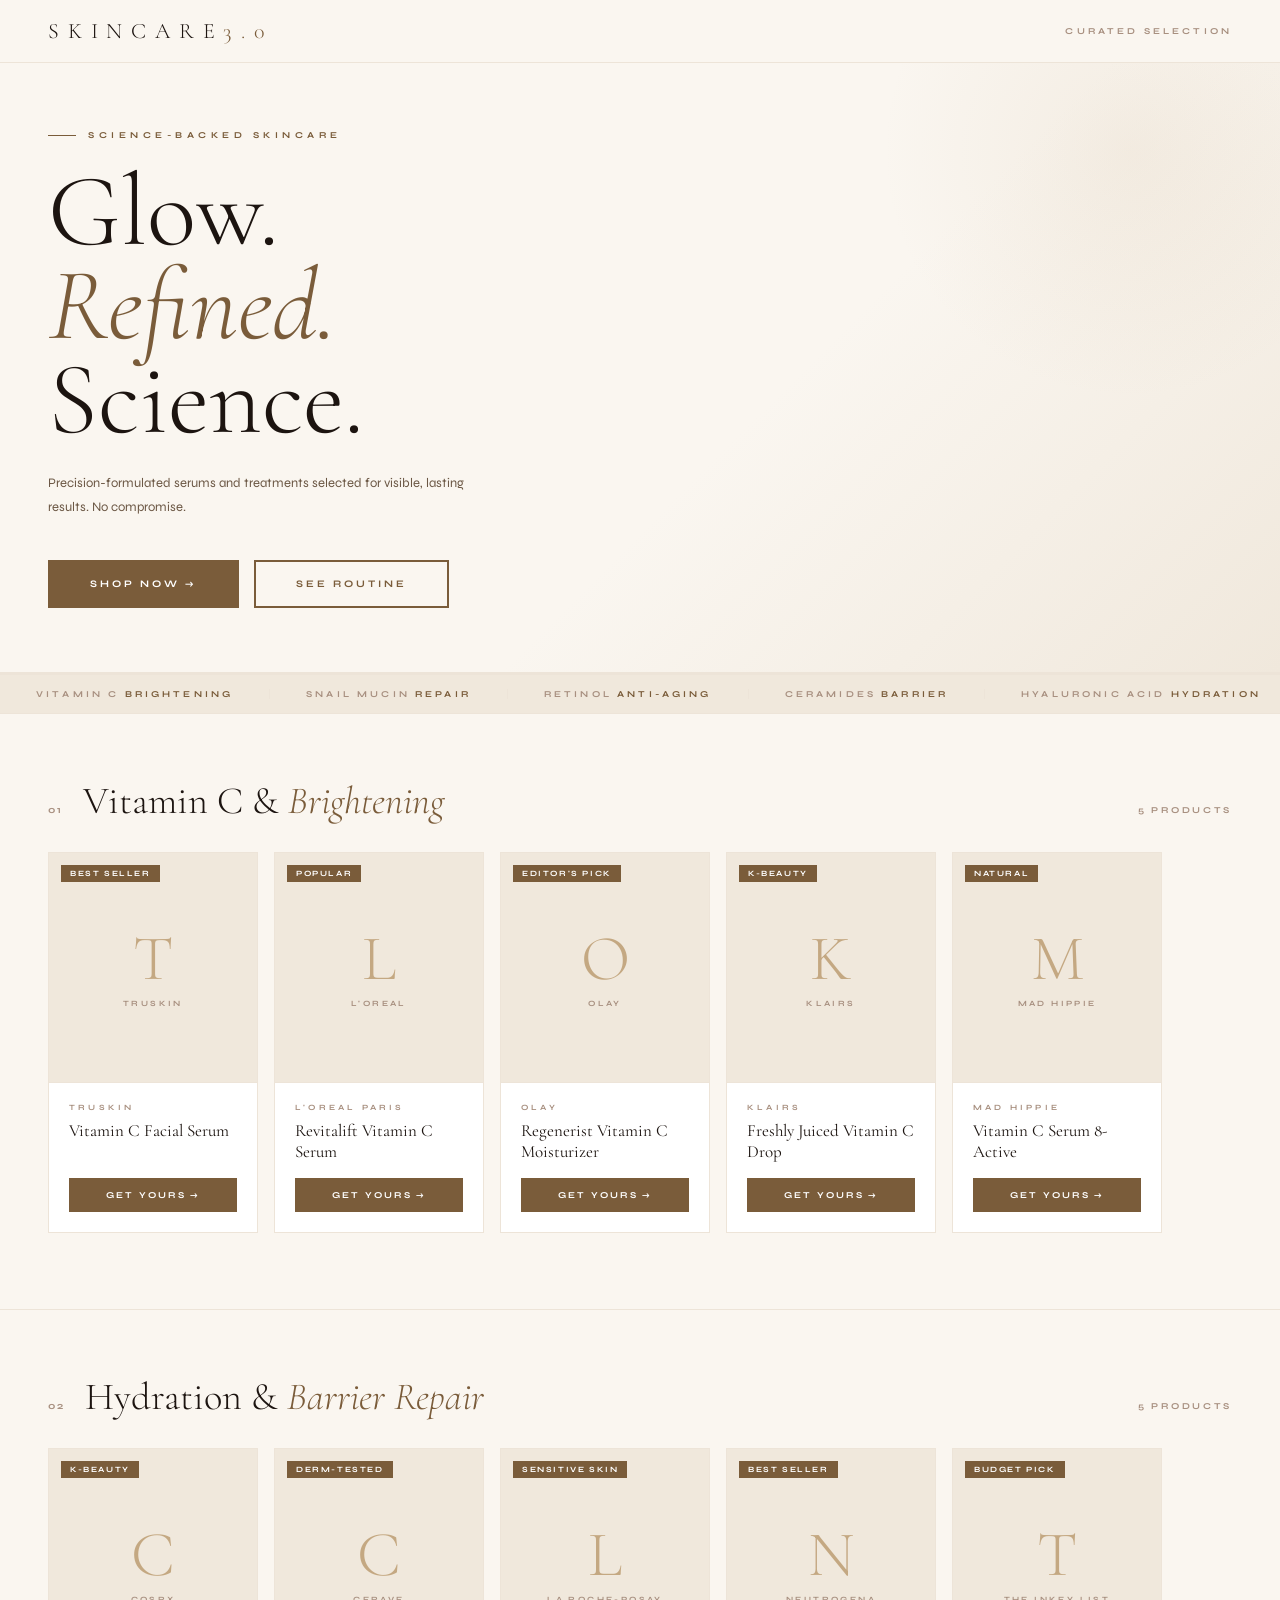
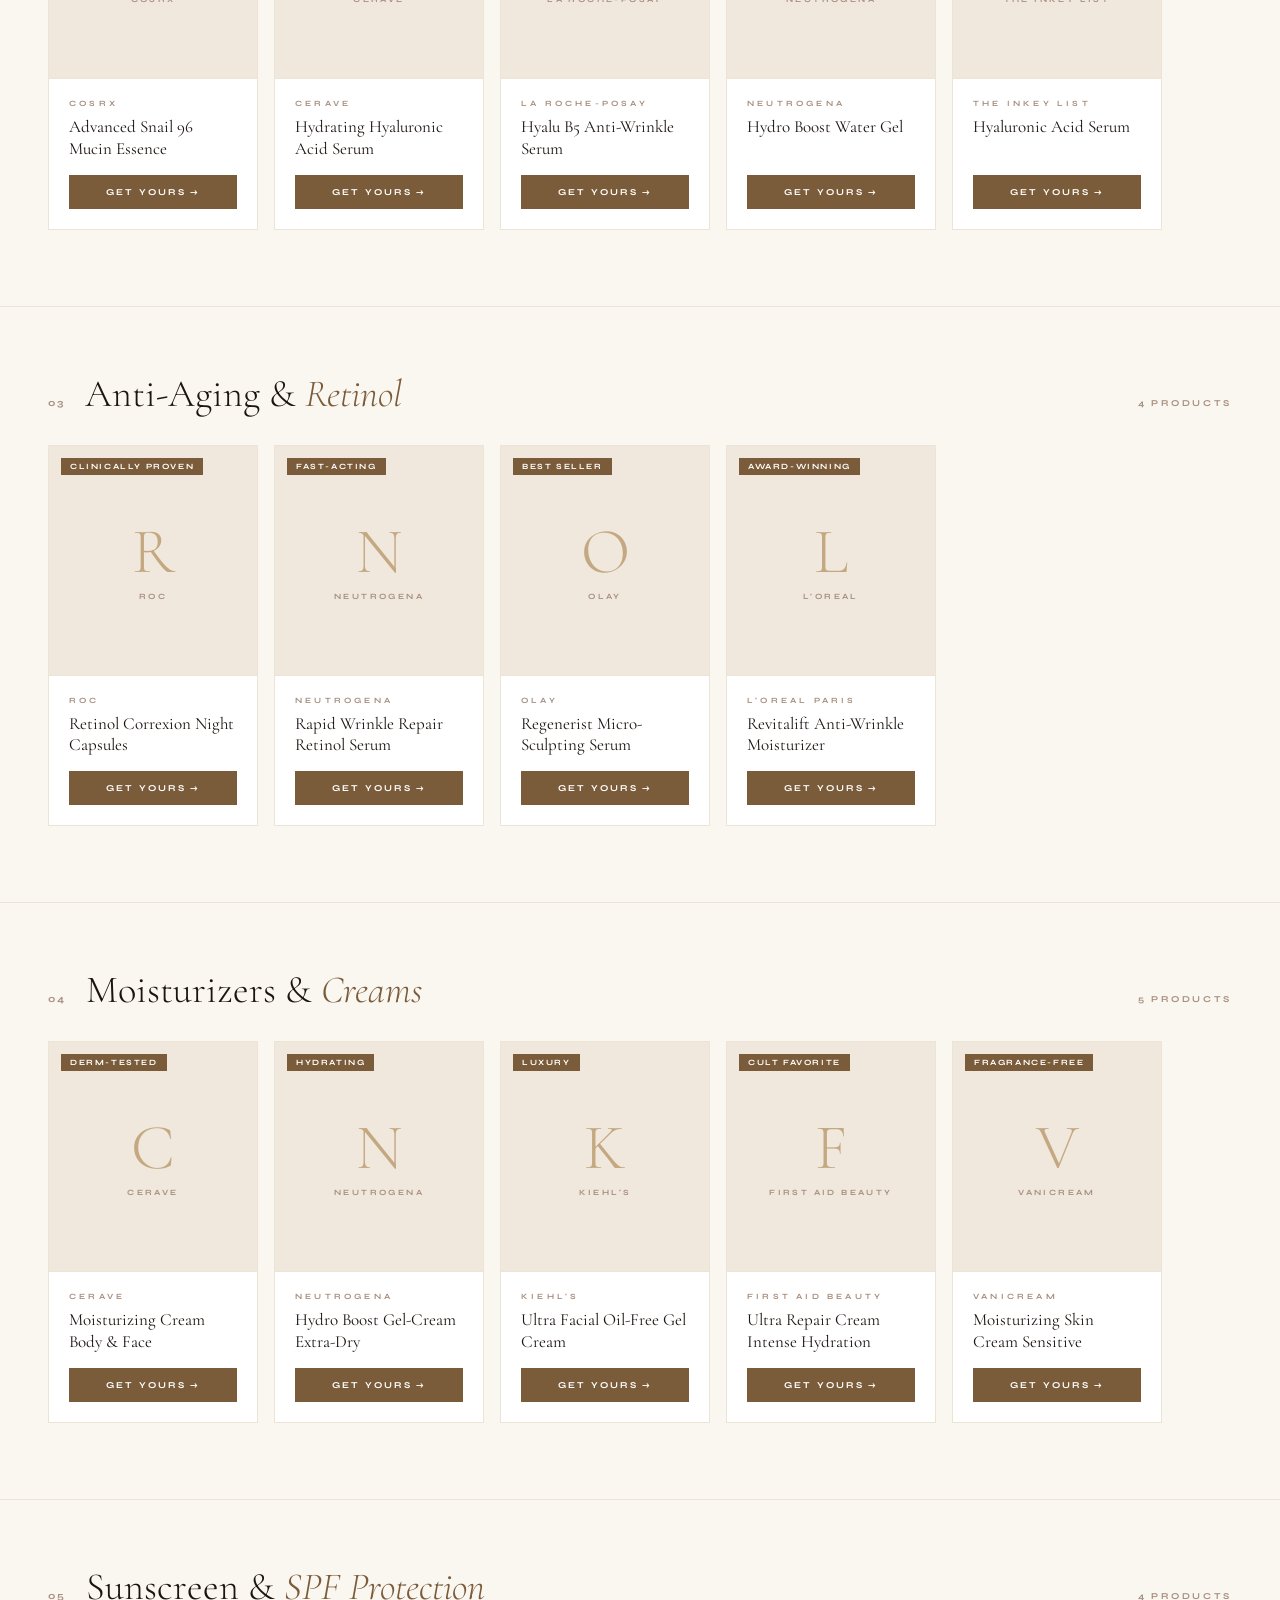
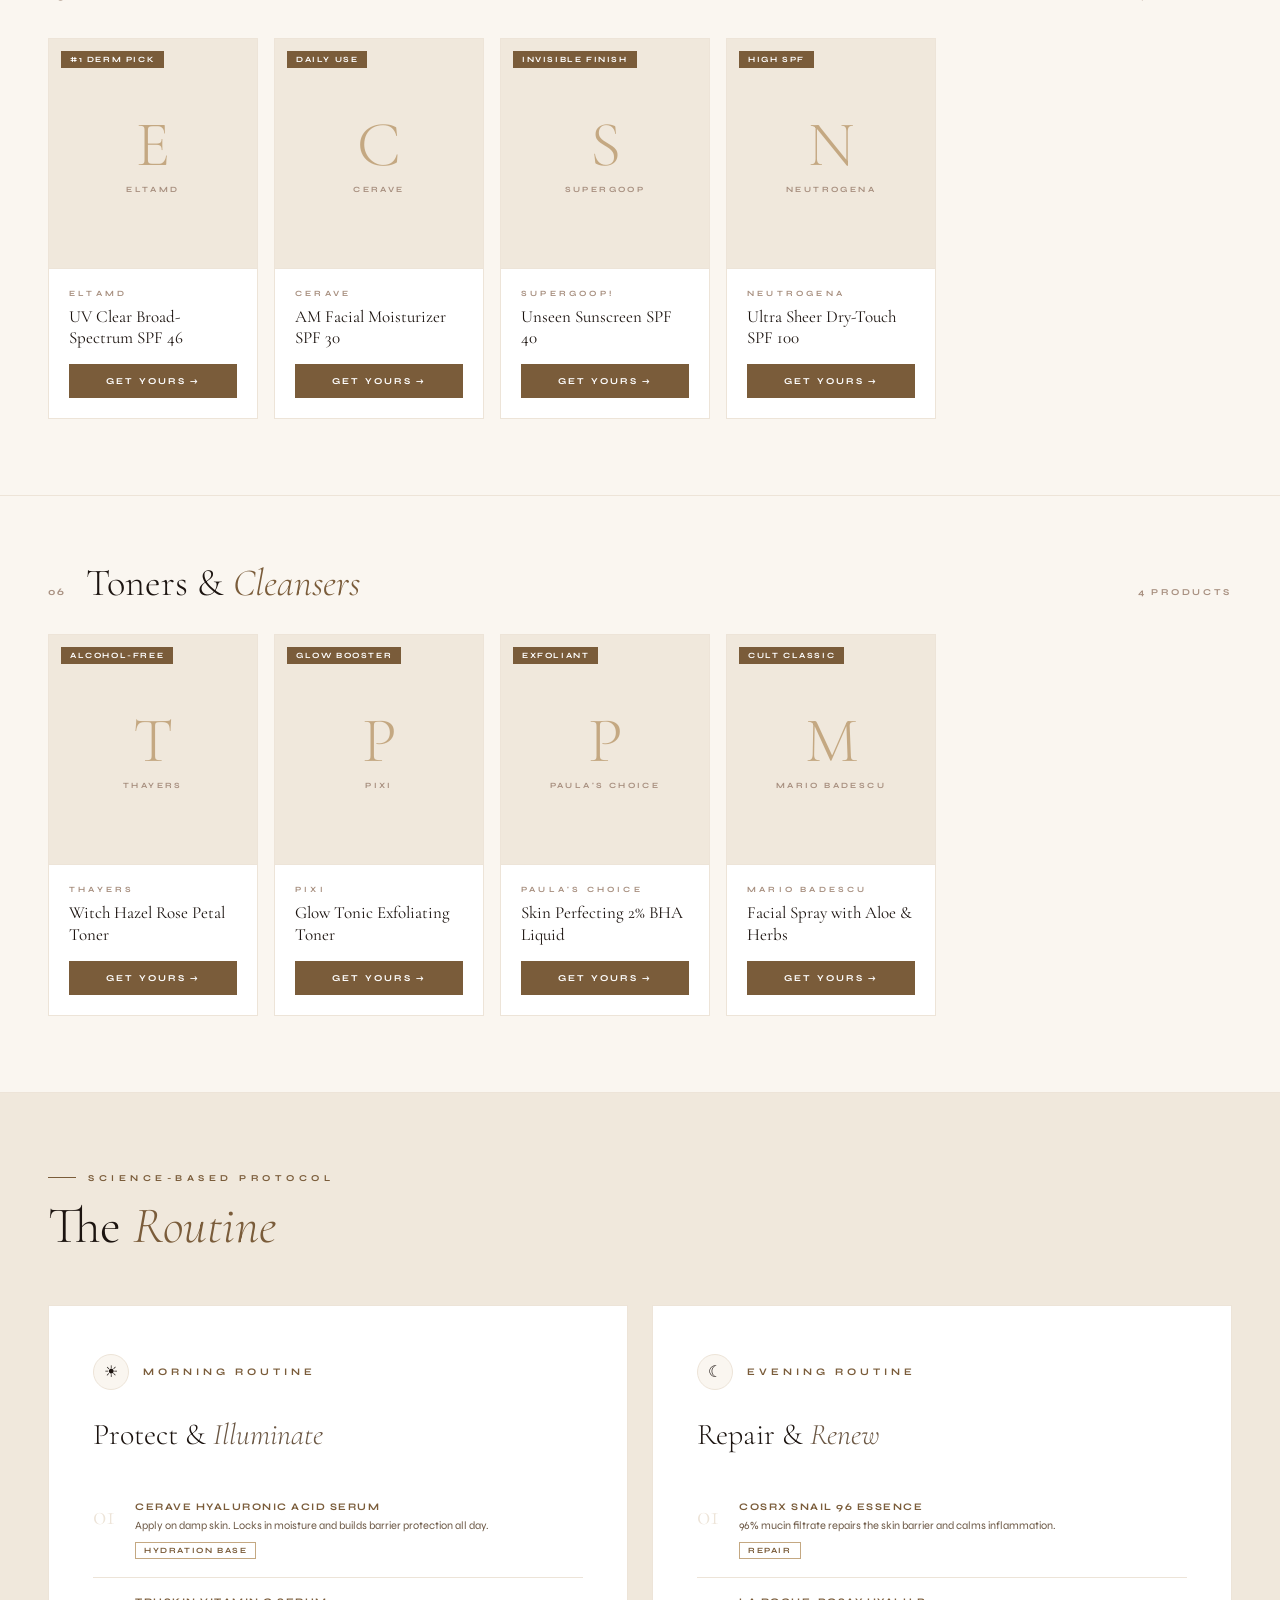
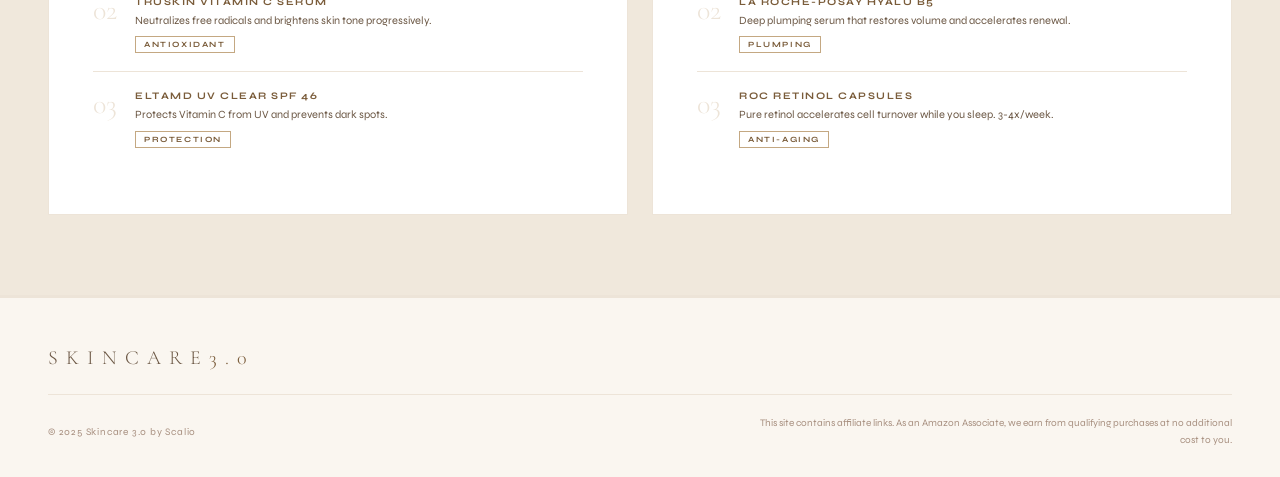
==== index.html @ e395058b "Update index.html" ====
<!DOCTYPE html>
<html lang="en">
<head>
  <meta charset="UTF-8"/>
  <meta name="viewport" content="width=device-width, initial-scale=1.0"/>
  <title>SKINCARE 3.0 — Science Meets Skin</title>
  <link href="https://fonts.googleapis.com/css2?family=Cormorant+Garamond:ital,wght@0,300;0,400;0,600;1,300;1,400&family=Syne:wght@400;500;700;800&display=swap" rel="stylesheet"/>
  <style>
    *,*::before,*::after{box-sizing:border-box;margin:0;padding:0}
    :root{
      --bg:#FAF6F0;--card:#FFFFFF;--border:#EDE4D8;--dark:#F0E8DC;
      --accent:#7A5C3A;--accent-l:#C4A882;--accent-d:#4A3520;
      --text:#1C1410;--mid:#6B5744;--dim:#A89080;
    }
    html{scroll-behavior:smooth}
    body{background:var(--bg);color:var(--text);font-family:'Syne',sans-serif;overflow-x:hidden}
    nav{position:fixed;top:0;left:0;right:0;z-index:100;display:flex;align-items:center;justify-content:space-between;padding:18px 48px;background:rgba(250,246,240,0.97);backdrop-filter:blur(16px);border-bottom:1px solid var(--border)}
    .logo{font-family:'Cormorant Garamond',serif;font-size:22px;font-weight:300;letter-spacing:0.4em;text-transform:uppercase;color:var(--text);text-decoration:none}
    .logo em{font-style:normal;color:var(--accent)}
    .nav-tag{font-size:9px;font-weight:700;letter-spacing:0.35em;text-transform:uppercase;color:var(--dim)}
    .hero{min-height:60vh;display:flex;flex-direction:column;align-items:flex-start;justify-content:center;padding:130px 48px 64px;border-bottom:2px solid var(--border);background:linear-gradient(135deg,var(--bg) 60%,var(--dark) 100%);position:relative;overflow:hidden}
    .hero::before{content:'';position:absolute;right:-100px;top:-100px;width:500px;height:500px;border-radius:50%;background:radial-gradient(circle,rgba(196,168,130,0.12) 0%,transparent 70%);pointer-events:none}
    .hero-eyebrow{font-size:9px;font-weight:700;letter-spacing:0.5em;text-transform:uppercase;color:var(--accent);margin-bottom:24px;display:flex;align-items:center;gap:12px}
    .hero-eyebrow::before{content:'';width:28px;height:1px;background:var(--accent)}
    .hero-h1{font-family:'Cormorant Garamond',serif;font-size:clamp(60px,8vw,110px);font-weight:300;line-height:0.92;color:var(--text);margin-bottom:24px}
    .hero-h1 em{font-style:italic;color:var(--accent)}
    .hero-p{font-size:13px;line-height:1.9;color:var(--mid);max-width:420px;margin-bottom:40px}
    .btn-main{display:inline-block;font-size:10px;font-weight:700;letter-spacing:0.3em;text-transform:uppercase;color:#FFF;background:var(--accent);padding:16px 40px;text-decoration:none;transition:background 0.25s;border:2px solid var(--accent)}
    .btn-main:hover{background:var(--accent-d)}
    .btn-outline{display:inline-block;font-size:10px;font-weight:700;letter-spacing:0.3em;text-transform:uppercase;color:var(--accent);border:2px solid var(--accent);padding:16px 40px;text-decoration:none;transition:all 0.25s;margin-left:12px}
    .btn-outline:hover{background:var(--accent);color:#FFF}
    .mq{overflow:hidden;border-top:1px solid var(--border);border-bottom:1px solid var(--border);padding:14px 0;background:var(--dark)}
    .mq-track{display:flex;white-space:nowrap;animation:mq 24s linear infinite}
    .mq-item{font-size:9px;font-weight:700;letter-spacing:0.35em;text-transform:uppercase;color:var(--dim);padding:0 36px;border-right:1px solid var(--border)}
    .mq-item span{color:var(--accent)}
    @keyframes mq{to{transform:translateX(-50%)}}
    .cat-section{padding:64px 0;border-bottom:1px solid var(--border)}
    .cat-head{display:flex;align-items:baseline;gap:20px;padding:0 48px;margin-bottom:28px}
    .cat-num{font-size:10px;font-weight:700;color:var(--dim);letter-spacing:0.2em}
    .cat-title{font-family:'Cormorant Garamond',serif;font-size:clamp(26px,3vw,40px);font-weight:300;color:var(--text)}
    .cat-title em{font-style:italic;color:var(--accent)}
    .cat-count{margin-left:auto;font-size:9px;font-weight:700;letter-spacing:0.3em;text-transform:uppercase;color:var(--dim)}
    .scroll-row{display:flex;gap:16px;overflow-x:auto;padding:0 48px 12px;scrollbar-width:thin;scrollbar-color:var(--border) transparent}
    .scroll-row::-webkit-scrollbar{height:3px}
    .scroll-row::-webkit-scrollbar-thumb{background:var(--border)}
    .pc{flex:0 0 210px;background:var(--card);display:flex;flex-direction:column;border:1px solid var(--border);transition:transform 0.3s,box-shadow 0.3s;position:relative;overflow:hidden}
    .pc:hover{transform:translateY(-5px);box-shadow:0 20px 40px rgba(122,92,58,0.12)}
    .pc-img{height:230px;display:flex;align-items:center;justify-content:center;position:relative;overflow:hidden;border-bottom:1px solid var(--border);background:var(--bg)}
    .pc-img img{width:90px;height:auto;position:relative;z-index:1;filter:drop-shadow(0 8px 20px rgba(122,92,58,0.2));transition:transform 0.5s}
    .pc:hover .pc-img img{transform:scale(1.06) translateY(-4px)}
    .pc-fb{width:100%;height:100%;display:none;align-items:center;justify-content:center;flex-direction:column;gap:8px;position:absolute;inset:0;background:var(--dark)}
    .pc-fb .fi{font-family:'Cormorant Garamond',serif;font-size:64px;font-weight:300;line-height:1;color:var(--accent-l)}
    .pc-fb .fb{font-size:8px;font-weight:700;letter-spacing:0.3em;text-transform:uppercase;color:var(--dim)}
    .pc-tag{position:absolute;top:12px;left:12px;z-index:2;font-size:8px;font-weight:700;letter-spacing:0.2em;text-transform:uppercase;padding:4px 9px;background:var(--accent);color:#FFF}
    .pc-body{padding:20px;flex:1;display:flex;flex-direction:column;gap:4px}
    .pc-brand{font-size:8px;font-weight:700;letter-spacing:0.4em;text-transform:uppercase;color:var(--dim)}
    .pc-name{font-family:'Cormorant Garamond',serif;font-size:17px;font-weight:400;line-height:1.25;color:var(--text);flex:1;margin-top:4px}
    .pc-btn{display:flex;align-items:center;justify-content:center;gap:6px;font-size:9px;font-weight:700;letter-spacing:0.25em;text-transform:uppercase;color:#FFF;background:var(--accent);padding:12px;text-decoration:none;transition:background 0.2s;margin-top:12px}
    .pc-btn:hover{background:var(--accent-d)}
    .routine{padding:80px 48px;background:var(--dark);border-bottom:1px solid var(--border)}
    .r-label{font-size:9px;font-weight:700;letter-spacing:0.5em;text-transform:uppercase;color:var(--accent);margin-bottom:12px;display:flex;align-items:center;gap:12px}
    .r-label::before{content:'';width:28px;height:1px;background:var(--accent)}
    .r-title{font-family:'Cormorant Garamond',serif;font-size:clamp(32px,4vw,52px);font-weight:300;color:var(--text);margin-bottom:48px}
    .r-title em{font-style:italic;color:var(--accent)}
    .r-grid{display:grid;grid-template-columns:1fr 1fr;gap:24px}
    .r-col{background:var(--card);padding:48px 44px;border:1px solid var(--border)}
    .r-time{display:flex;align-items:center;gap:14px;margin-bottom:28px}
    .r-icon{width:36px;height:36px;border-radius:50%;display:flex;align-items:center;justify-content:center;font-size:16px;background:var(--bg);border:1px solid var(--border)}
    .r-tlabel{font-size:10px;font-weight:700;letter-spacing:0.4em;text-transform:uppercase;color:var(--accent)}
    .r-col h3{font-family:'Cormorant Garamond',serif;font-size:30px;font-weight:300;color:var(--text);margin-bottom:32px;line-height:1.1}
    .r-col h3 em{font-style:italic;color:var(--mid)}
    .r-step{display:flex;gap:18px;padding:18px 0;border-bottom:1px solid var(--border)}
    .r-step:last-child{border-bottom:none}
    .r-n{font-family:'Cormorant Garamond',serif;font-size:28px;font-weight:300;color:var(--border);line-height:1;flex-shrink:0;width:24px}
    .r-prod{font-size:10px;font-weight:700;letter-spacing:0.15em;text-transform:uppercase;color:var(--accent);margin-bottom:4px}
    .r-desc{font-size:11px;line-height:1.7;color:var(--mid)}
    .r-stag{display:inline-block;margin-top:6px;font-size:8px;font-weight:700;letter-spacing:0.2em;text-transform:uppercase;padding:3px 8px;color:var(--accent);border:1px solid var(--accent-l)}
    footer{padding:48px 48px 28px;border-top:2px solid var(--border)}
    .ft-row{display:flex;align-items:center;justify-content:space-between;padding-bottom:24px;border-bottom:1px solid var(--border);margin-bottom:20px}
    .ft-logo{font-family:'Cormorant Garamond',serif;font-size:20px;font-weight:300;letter-spacing:0.4em;text-transform:uppercase;color:var(--mid)}
    .ft-logo em{font-style:normal;color:var(--accent)}
    .ft-bottom{display:flex;align-items:center;justify-content:space-between;flex-wrap:wrap;gap:12px}
    .ft-copy{font-size:10px;color:var(--dim);letter-spacing:0.08em}
    .ft-disc{font-size:10px;color:var(--dim);max-width:480px;text-align:right;line-height:1.7}
    .reveal{opacity:0;transform:translateY(20px);transition:opacity 0.6s,transform 0.6s}
    .reveal.in{opacity:1;transform:translateY(0)}
    @media(max-width:960px){
      nav{padding:16px 20px}.nav-tag{display:none}
      .hero{padding:100px 20px 48px}
      .cat-head,.routine{padding-left:20px;padding-right:20px}
      .scroll-row{padding:0 20px 10px;gap:12px}
      .r-grid{grid-template-columns:1fr}
      .r-col{padding:32px 20px}
      footer{padding:40px 20px 24px}
      .ft-row,.ft-bottom{flex-direction:column;gap:12px}
      .ft-disc{text-align:left}
    }
  </style>
</head>
<body>

<nav>
  <a href="#" class="logo">Skincare<em>3.0</em></a>
  <span class="nav-tag">Curated Selection</span>
</nav>

<section class="hero reveal">
  <p class="hero-eyebrow">Science-Backed Skincare</p>
  <h1 class="hero-h1">Glow.<br/><em>Refined.</em><br/>Science.</h1>
  <p class="hero-p">Precision-formulated serums and treatments selected for visible, lasting results. No compromise.</p>
  <div>
    <a href="#products" class="btn-main">Shop Now &rarr;</a>
    <a href="#routine" class="btn-outline">See Routine</a>
  </div>
</section>

<div class="mq"><div class="mq-track">
  <span class="mq-item">Vitamin C <span>Brightening</span></span>
  <span class="mq-item">Snail Mucin <span>Repair</span></span>
  <span class="mq-item">Retinol <span>Anti-Aging</span></span>
  <span class="mq-item">Ceramides <span>Barrier</span></span>
  <span class="mq-item">Hyaluronic Acid <span>Hydration</span></span>
  <span class="mq-item">SPF <span>Protection</span></span>
  <span class="mq-item">BHA <span>Exfoliation</span></span>
  <span class="mq-item">Vitamin C <span>Brightening</span></span>
  <span class="mq-item">Snail Mucin <span>Repair</span></span>
  <span class="mq-item">Retinol <span>Anti-Aging</span></span>
  <span class="mq-item">Ceramides <span>Barrier</span></span>
  <span class="mq-item">Hyaluronic Acid <span>Hydration</span></span>
  <span class="mq-item">SPF <span>Protection</span></span>
  <span class="mq-item">BHA <span>Exfoliation</span></span>
</div></div>

<div id="products">

<!-- CAT 01 : VITAMIN C -->
<section class="cat-section reveal">
  <div class="cat-head"><span class="cat-num">01</span><h2 class="cat-title">Vitamin C &amp; <em>Brightening</em></h2><span class="cat-count">5 products</span></div>
  <div class="scroll-row">
    <div class="pc"><div class="pc-img"><span class="pc-tag">Best Seller</span><img src="https://m.media-amazon.com/images/I/61iMKqZBD%2BL._SL1500_.jpg" alt="TruSkin Vitamin C" onerror="this.style.display='none';this.parentElement.querySelector('.pc-fb').style.display='flex'"/><div class="pc-fb"><span class="fi">T</span><span class="fb">TruSkin</span></div></div><div class="pc-body"><p class="pc-brand">TruSkin</p><p class="pc-name">Vitamin C Facial Serum</p><a href="https://www.amazon.com/dp/B01EKUBU5Y?tag=skincarede049-20" target="_blank" class="pc-btn">Get Yours &rarr;</a></div></div>
    <div class="pc"><div class="pc-img"><span class="pc-tag">Popular</span><img src="https://m.media-amazon.com/images/I/71ZBRcGdJRL._SL1500_.jpg" alt="LOreal Vitamin C" onerror="this.style.display='none';this.parentElement.querySelector('.pc-fb').style.display='flex'"/><div class="pc-fb"><span class="fi">L</span><span class="fb">L'Oreal</span></div></div><div class="pc-body"><p class="pc-brand">L'Oreal Paris</p><p class="pc-name">Revitalift Vitamin C Serum</p><a href="https://www.amazon.com/dp/B0B645WSPG?tag=skincarede049-20" target="_blank" class="pc-btn">Get Yours &rarr;</a></div></div>
    <div class="pc"><div class="pc-img"><span class="pc-tag">Editor's Pick</span><img src="https://m.media-amazon.com/images/I/71SiSzOFxWL._SL1500_.jpg" alt="Olay Vitamin C" onerror="this.style.display='none';this.parentElement.querySelector('.pc-fb').style.display='flex'"/><div class="pc-fb"><span class="fi">O</span><span class="fb">Olay</span></div></div><div class="pc-body"><p class="pc-brand">Olay</p><p class="pc-name">Regenerist Vitamin C Moisturizer</p><a href="https://www.amazon.com/dp/B09CDXHG9N?tag=skincarede049-20" target="_blank" class="pc-btn">Get Yours &rarr;</a></div></div>
    <div class="pc"><div class="pc-img"><span class="pc-tag">K-Beauty</span><img src="https://m.media-amazon.com/images/I/61j1hBi5GDL._SL1500_.jpg" alt="Klairs Vitamin C" onerror="this.style.display='none';this.parentElement.querySelector('.pc-fb').style.display='flex'"/><div class="pc-fb"><span class="fi">K</span><span class="fb">Klairs</span></div></div><div class="pc-body"><p class="pc-brand">Klairs</p><p class="pc-name">Freshly Juiced Vitamin C Drop</p><a href="https://www.amazon.com/dp/B010FOFSH0?tag=skincarede049-20" target="_blank" class="pc-btn">Get Yours &rarr;</a></div></div>
    <div class="pc"><div class="pc-img"><span class="pc-tag">Natural</span><img src="https://m.media-amazon.com/images/I/71e3NIQZF0L._SL1500_.jpg" alt="Mad Hippie" onerror="this.style.display='none';this.parentElement.querySelector('.pc-fb').style.display='flex'"/><div class="pc-fb"><span class="fi">M</span><span class="fb">Mad Hippie</span></div></div><div class="pc-body"><p class="pc-brand">Mad Hippie</p><p class="pc-name">Vitamin C Serum 8-Active</p><a href="https://www.amazon.com/dp/B00D8GKC2Y?tag=skincarede049-20" target="_blank" class="pc-btn">Get Yours &rarr;</a></div></div>
  </div>
</section>

<!-- CAT 02 : HYDRATION -->
<section class="cat-section reveal">
  <div class="cat-head"><span class="cat-num">02</span><h2 class="cat-title">Hydration &amp; <em>Barrier Repair</em></h2><span class="cat-count">5 products</span></div>
  <div class="scroll-row">
    <div class="pc"><div class="pc-img"><span class="pc-tag">K-Beauty</span><img src="https://m.media-amazon.com/images/I/71Eiiv-iKuL._SL1500_.jpg" alt="COSRX Snail 96" onerror="this.style.display='none';this.parentElement.querySelector('.pc-fb').style.display='flex'"/><div class="pc-fb"><span class="fi">C</span><span class="fb">COSRX</span></div></div><div class="pc-body"><p class="pc-brand">COSRX</p><p class="pc-name">Advanced Snail 96 Mucin Essence</p><a href="https://www.amazon.com/dp/B00PBX3L7K?tag=skincarede049-20" target="_blank" class="pc-btn">Get Yours &rarr;</a></div></div>
    <div class="pc"><div class="pc-img"><span class="pc-tag">Derm-Tested</span><img src="https://m.media-amazon.com/images/I/617UM5kGdLL._SL1500_.jpg" alt="CeraVe Hyaluronic" onerror="this.style.display='none';this.parentElement.querySelector('.pc-fb').style.display='flex'"/><div class="pc-fb"><span class="fi">C</span><span class="fb">CeraVe</span></div></div><div class="pc-body"><p class="pc-brand">CeraVe</p><p class="pc-name">Hydrating Hyaluronic Acid Serum</p><a href="https://www.amazon.com/dp/B07K3261ZD?tag=skincarede049-20" target="_blank" class="pc-btn">Get Yours &rarr;</a></div></div>
    <div class="pc"><div class="pc-img"><span class="pc-tag">Sensitive Skin</span><img src="https://m.media-amazon.com/images/I/61eGTp9JJOL._SL1500_.jpg" alt="La Roche-Posay" onerror="this.style.display='none';this.parentElement.querySelector('.pc-fb').style.display='flex'"/><div class="pc-fb"><span class="fi">L</span><span class="fb">La Roche-Posay</span></div></div><div class="pc-body"><p class="pc-brand">La Roche-Posay</p><p class="pc-name">Hyalu B5 Anti-Wrinkle Serum</p><a href="https://www.amazon.com/dp/B083SGYDJY?tag=skincarede049-20" target="_blank" class="pc-btn">Get Yours &rarr;</a></div></div>
    <div class="pc"><div class="pc-img"><span class="pc-tag">Best Seller</span><img src="https://m.media-amazon.com/images/I/71l6SLa2aaL._SL1500_.jpg" alt="Neutrogena Hydro Boost" onerror="this.style.display='none';this.parentElement.querySelector('.pc-fb').style.display='flex'"/><div class="pc-fb"><span class="fi">N</span><span class="fb">Neutrogena</span></div></div><div class="pc-body"><p class="pc-brand">Neutrogena</p><p class="pc-name">Hydro Boost Water Gel</p><a href="https://www.amazon.com/dp/B00NR1YC6G?tag=skincarede049-20" target="_blank" class="pc-btn">Get Yours &rarr;</a></div></div>
    <div class="pc"><div class="pc-img"><span class="pc-tag">Budget Pick</span><img src="https://m.media-amazon.com/images/I/71kEumijzVL._SL1500_.jpg" alt="The Inkey List" onerror="this.style.display='none';this.parentElement.querySelector('.pc-fb').style.display='flex'"/><div class="pc-fb"><span class="fi">T</span><span class="fb">The Inkey List</span></div></div><div class="pc-body"><p class="pc-brand">The Inkey List</p><p class="pc-name">Hyaluronic Acid Serum</p><a href="https://www.amazon.com/dp/B07GL7XD64?tag=skincarede049-20" target="_blank" class="pc-btn">Get Yours &rarr;</a></div></div>
  </div>
</section>

<!-- CAT 03 : ANTI-AGING -->
<section class="cat-section reveal">
  <div class="cat-head"><span class="cat-num">03</span><h2 class="cat-title">Anti-Aging &amp; <em>Retinol</em></h2><span class="cat-count">4 products</span></div>
  <div class="scroll-row">
    <div class="pc"><div class="pc-img"><span class="pc-tag">Clinically Proven</span><img src="https://m.media-amazon.com/images/I/71w7AZKN87L._SL1500_.jpg" alt="RoC Retinol" onerror="this.style.display='none';this.parentElement.querySelector('.pc-fb').style.display='flex'"/><div class="pc-fb"><span class="fi">R</span><span class="fb">RoC</span></div></div><div class="pc-body"><p class="pc-brand">RoC</p><p class="pc-name">Retinol Correxion Night Capsules</p><a href="https://www.amazon.com/dp/B088419TZG?tag=skincarede049-20" target="_blank" class="pc-btn">Get Yours &rarr;</a></div></div>
    <div class="pc"><div class="pc-img"><span class="pc-tag">Fast-Acting</span><img src="https://m.media-amazon.com/images/I/71tJHSGj5BL._SL1500_.jpg" alt="Neutrogena Retinol" onerror="this.style.display='none';this.parentElement.querySelector('.pc-fb').style.display='flex'"/><div class="pc-fb"><span class="fi">N</span><span class="fb">Neutrogena</span></div></div><div class="pc-body"><p class="pc-brand">Neutrogena</p><p class="pc-name">Rapid Wrinkle Repair Retinol Serum</p><a href="https://www.amazon.com/dp/B01HOHBS6G?tag=skincarede049-20" target="_blank" class="pc-btn">Get Yours &rarr;</a></div></div>
    <div class="pc"><div class="pc-img"><span class="pc-tag">Best Seller</span><img src="https://m.media-amazon.com/images/I/71Y0ZDilkUL._SL1500_.jpg" alt="Olay Regenerist" onerror="this.style.display='none';this.parentElement.querySelector('.pc-fb').style.display='flex'"/><div class="pc-fb"><span class="fi">O</span><span class="fb">Olay</span></div></div><div class="pc-body"><p class="pc-brand">Olay</p><p class="pc-name">Regenerist Micro-Sculpting Serum</p><a href="https://www.amazon.com/dp/B007M81B4M?tag=skincarede049-20" target="_blank" class="pc-btn">Get Yours &rarr;</a></div></div>
    <div class="pc"><div class="pc-img"><span class="pc-tag">Award-Winning</span><img src="https://m.media-amazon.com/images/I/71fV6VQASJL._SL1500_.jpg" alt="LOreal Revitalift" onerror="this.style.display='none';this.parentElement.querySelector('.pc-fb').style.display='flex'"/><div class="pc-fb"><span class="fi">L</span><span class="fb">L'Oreal</span></div></div><div class="pc-body"><p class="pc-brand">L'Oreal Paris</p><p class="pc-name">Revitalift Anti-Wrinkle Moisturizer</p><a href="https://www.amazon.com/dp/B000KONYJK?tag=skincarede049-20" target="_blank" class="pc-btn">Get Yours &rarr;</a></div></div>
  </div>
</section>

<!-- CAT 04 : MOISTURIZERS -->
<section class="cat-section reveal">
  <div class="cat-head"><span class="cat-num">04</span><h2 class="cat-title">Moisturizers &amp; <em>Creams</em></h2><span class="cat-count">5 products</span></div>
  <div class="scroll-row">
    <div class="pc"><div class="pc-img"><span class="pc-tag">Derm-Tested</span><img src="https://m.media-amazon.com/images/I/71sFuMWDVRL._SL1500_.jpg" alt="CeraVe Cream" onerror="this.style.display='none';this.parentElement.querySelector('.pc-fb').style.display='flex'"/><div class="pc-fb"><span class="fi">C</span><span class="fb">CeraVe</span></div></div><div class="pc-body"><p class="pc-brand">CeraVe</p><p class="pc-name">Moisturizing Cream Body &amp; Face</p><a href="https://www.amazon.com/dp/B0BTX1V469?tag=skincarede049-20" target="_blank" class="pc-btn">Get Yours &rarr;</a></div></div>
    <div class="pc"><div class="pc-img"><span class="pc-tag">Hydrating</span><img src="https://m.media-amazon.com/images/I/71gLRHf2VjL._SL1500_.jpg" alt="Neutrogena Hydro Boost Cream" onerror="this.style.display='none';this.parentElement.querySelector('.pc-fb').style.display='flex'"/><div class="pc-fb"><span class="fi">N</span><span class="fb">Neutrogena</span></div></div><div class="pc-body"><p class="pc-brand">Neutrogena</p><p class="pc-name">Hydro Boost Gel-Cream Extra-Dry</p><a href="https://www.amazon.com/dp/B0CX3CCJWV?tag=skincarede049-20" target="_blank" class="pc-btn">Get Yours &rarr;</a></div></div>
    <div class="pc"><div class="pc-img"><span class="pc-tag">Luxury</span><img src="https://m.media-amazon.com/images/I/81gbVSSHDoL._SL1500_.jpg" alt="Kiehls" onerror="this.style.display='none';this.parentElement.querySelector('.pc-fb').style.display='flex'"/><div class="pc-fb"><span class="fi">K</span><span class="fb">Kiehl's</span></div></div><div class="pc-body"><p class="pc-brand">Kiehl's</p><p class="pc-name">Ultra Facial Oil-Free Gel Cream</p><a href="https://www.amazon.com/dp/B00A68GOSS?tag=skincarede049-20" target="_blank" class="pc-btn">Get Yours &rarr;</a></div></div>
    <div class="pc"><div class="pc-img"><span class="pc-tag">Cult Favorite</span><img src="https://m.media-amazon.com/images/I/71RJn1WAQOL._SL1500_.jpg" alt="First Aid Beauty" onerror="this.style.display='none';this.parentElement.querySelector('.pc-fb').style.display='flex'"/><div class="pc-fb"><span class="fi">F</span><span class="fb">First Aid Beauty</span></div></div><div class="pc-body"><p class="pc-brand">First Aid Beauty</p><p class="pc-name">Ultra Repair Cream Intense Hydration</p><a href="https://www.amazon.com/dp/B0FY3Q2F2M?tag=skincarede049-20" target="_blank" class="pc-btn">Get Yours &rarr;</a></div></div>
    <div class="pc"><div class="pc-img"><span class="pc-tag">Fragrance-Free</span><img src="https://m.media-amazon.com/images/I/71q4rlv5lPL._SL1500_.jpg" alt="Vanicream" onerror="this.style.display='none';this.parentElement.querySelector('.pc-fb').style.display='flex'"/><div class="pc-fb"><span class="fi">V</span><span class="fb">Vanicream</span></div></div><div class="pc-body"><p class="pc-brand">Vanicream</p><p class="pc-name">Moisturizing Skin Cream Sensitive</p><a href="https://www.amazon.com/dp/B000NWGCZ2?tag=skincarede049-20" target="_blank" class="pc-btn">Get Yours &rarr;</a></div></div>
  </div>
</section>

<!-- CAT 05 : SUNSCREEN -->
<section class="cat-section reveal">
  <div class="cat-head"><span class="cat-num">05</span><h2 class="cat-title">Sunscreen &amp; <em>SPF Protection</em></h2><span class="cat-count">4 products</span></div>
  <div class="scroll-row">
    <div class="pc"><div class="pc-img"><span class="pc-tag">#1 Derm Pick</span><img src="https://m.media-amazon.com/images/I/61R7UShxMmL._SL1500_.jpg" alt="EltaMD" onerror="this.style.display='none';this.parentElement.querySelector('.pc-fb').style.display='flex'"/><div class="pc-fb"><span class="fi">E</span><span class="fb">EltaMD</span></div></div><div class="pc-body"><p class="pc-brand">EltaMD</p><p class="pc-name">UV Clear Broad-Spectrum SPF 46</p><a href="https://www.amazon.com/dp/B002MSN3QQ?tag=skincarede049-20" target="_blank" class="pc-btn">Get Yours &rarr;</a></div></div>
    <div class="pc"><div class="pc-img"><span class="pc-tag">Daily Use</span><img src="https://m.media-amazon.com/images/I/71VKxzJNniL._SL1500_.jpg" alt="CeraVe AM SPF" onerror="this.style.display='none';this.parentElement.querySelector('.pc-fb').style.display='flex'"/><div class="pc-fb"><span class="fi">C</span><span class="fb">CeraVe</span></div></div><div class="pc-body"><p class="pc-brand">CeraVe</p><p class="pc-name">AM Facial Moisturizer SPF 30</p><a href="https://www.amazon.com/dp/B00F97FHAW?tag=skincarede049-20" target="_blank" class="pc-btn">Get Yours &rarr;</a></div></div>
    <div class="pc"><div class="pc-img"><span class="pc-tag">Invisible Finish</span><img src="https://m.media-amazon.com/images/I/71cxMUJGc4L._SL1500_.jpg" alt="Supergoop" onerror="this.style.display='none';this.parentElement.querySelector('.pc-fb').style.display='flex'"/><div class="pc-fb"><span class="fi">S</span><span class="fb">Supergoop</span></div></div><div class="pc-body"><p class="pc-brand">Supergoop!</p><p class="pc-name">Unseen Sunscreen SPF 40</p><a href="https://www.amazon.com/dp/B0C2DCVDVX?tag=skincarede049-20" target="_blank" class="pc-btn">Get Yours &rarr;</a></div></div>
    <div class="pc"><div class="pc-img"><span class="pc-tag">High SPF</span><img src="https://m.media-amazon.com/images/I/71-LVbYv0tL._SL1500_.jpg" alt="Neutrogena SPF 100" onerror="this.style.display='none';this.parentElement.querySelector('.pc-fb').style.display='flex'"/><div class="pc-fb"><span class="fi">N</span><span class="fb">Neutrogena</span></div></div><div class="pc-body"><p class="pc-brand">Neutrogena</p><p class="pc-name">Ultra Sheer Dry-Touch SPF 100</p><a href="https://www.amazon.com/dp/B0FPNZXRGZ?tag=skincarede049-20" target="_blank" class="pc-btn">Get Yours &rarr;</a></div></div>
  </div>
</section>

<!-- CAT 06 : TONERS & CLEANSERS -->
<section class="cat-section reveal">
  <div class="cat-head"><span class="cat-num">06</span><h2 class="cat-title">Toners &amp; <em>Cleansers</em></h2><span class="cat-count">4 products</span></div>
  <div class="scroll-row">
    <div class="pc"><div class="pc-img"><span class="pc-tag">Alcohol-Free</span><img src="https://m.media-amazon.com/images/I/71tFNaGVdnL._SL1500_.jpg" alt="Thayers Toner" onerror="this.style.display='none';this.parentElement.querySelector('.pc-fb').style.display='flex'"/><div class="pc-fb"><span class="fi">T</span><span class="fb">Thayers</span></div></div><div class="pc-body"><p class="pc-brand">Thayers</p><p class="pc-name">Witch Hazel Rose Petal Toner</p><a href="https://www.amazon.com/dp/B007HD570Q?tag=skincarede049-20" target="_blank" class="pc-btn">Get Yours &rarr;</a></div></div>
    <div class="pc"><div class="pc-img"><span class="pc-tag">Glow Booster</span><img src="https://m.media-amazon.com/images/I/71FLDEFqJNL._SL1500_.jpg" alt="Pixi Glow Tonic" onerror="this.style.display='none';this.parentElement.querySelector('.pc-fb').style.display='flex'"/><div class="pc-fb"><span class="fi">P</span><span class="fb">Pixi</span></div></div><div class="pc-body"><p class="pc-brand">Pixi</p><p class="pc-name">Glow Tonic Exfoliating Toner</p><a href="https://www.amazon.com/dp/B072JKKXW2?tag=skincarede049-20" target="_blank" class="pc-btn">Get Yours &rarr;</a></div></div>
    <div class="pc"><div class="pc-img"><span class="pc-tag">Exfoliant</span><img src="https://m.media-amazon.com/images/I/71R4h8vvqPL._SL1500_.jpg" alt="Paulas Choice BHA" onerror="this.style.display='none';this.parentElement.querySelector('.pc-fb').style.display='flex'"/><div class="pc-fb"><span class="fi">P</span><span class="fb">Paula's Choice</span></div></div><div class="pc-body"><p class="pc-brand">Paula's Choice</p><p class="pc-name">Skin Perfecting 2% BHA Liquid</p><a href="https://www.amazon.com/dp/B0GWKBL3V9?tag=skincarede049-20" target="_blank" class="pc-btn">Get Yours &rarr;</a></div></div>
    <div class="pc"><div class="pc-img"><span class="pc-tag">Cult Classic</span><img src="https://m.media-amazon.com/images/I/71JKWN8I2AL._SL1500_.jpg" alt="Mario Badescu" onerror="this.style.display='none';this.parentElement.querySelector('.pc-fb').style.display='flex'"/><div class="pc-fb"><span class="fi">M</span><span class="fb">Mario Badescu</span></div></div><div class="pc-body"><p class="pc-brand">Mario Badescu</p><p class="pc-name">Facial Spray with Aloe &amp; Herbs</p><a href="https://www.amazon.com/dp/B00172O9NO?tag=skincarede049-20" target="_blank" class="pc-btn">Get Yours &rarr;</a></div></div>
  </div>
</section>

</div>

<!-- ROUTINE -->
<section class="routine reveal" id="routine">
  <p class="r-label">Science-Based Protocol</p>
  <h2 class="r-title">The <em>Routine</em></h2>
  <div class="r-grid">
    <div class="r-col">
      <div class="r-time"><div class="r-icon">&#9728;</div><span class="r-tlabel">Morning Routine</span></div>
      <h3>Protect &amp; <em>Illuminate</em></h3>
      <div class="r-step"><span class="r-n">01</span><div><p class="r-prod">CeraVe Hyaluronic Acid Serum</p><p class="r-desc">Apply on damp skin. Locks in moisture and builds barrier protection all day.</p><span class="r-stag">Hydration Base</span></div></div>
      <div class="r-step"><span class="r-n">02</span><div><p class="r-prod">TruSkin Vitamin C Serum</p><p class="r-desc">Neutralizes free radicals and brightens skin tone progressively.</p><span class="r-stag">Antioxidant</span></div></div>
      <div class="r-step"><span class="r-n">03</span><div><p class="r-prod">EltaMD UV Clear SPF 46</p><p class="r-desc">Protects Vitamin C from UV and prevents dark spots.</p><span class="r-stag">Protection</span></div></div>
    </div>
    <div class="r-col">
      <div class="r-time"><div class="r-icon">&#9790;</div><span class="r-tlabel">Evening Routine</span></div>
      <h3>Repair &amp; <em>Renew</em></h3>
      <div class="r-step"><span class="r-n">01</span><div><p class="r-prod">COSRX Snail 96 Essence</p><p class="r-desc">96% mucin filtrate repairs the skin barrier and calms inflammation.</p><span class="r-stag">Repair</span></div></div>
      <div class="r-step"><span class="r-n">02</span><div><p class="r-prod">La Roche-Posay Hyalu B5</p><p class="r-desc">Deep plumping serum that restores volume and accelerates renewal.</p><span class="r-stag">Plumping</span></div></div>
      <div class="r-step"><span class="r-n">03</span><div><p class="r-prod">RoC Retinol Capsules</p><p class="r-desc">Pure retinol accelerates cell turnover while you sleep. 3-4x/week.</p><span class="r-stag">Anti-Aging</span></div></div>
    </div>
  </div>
</section>

<footer>
  <div class="ft-row"><p class="ft-logo">Skincare<em>3.0</em></p></div>
  <div class="ft-bottom">
    <p class="ft-copy">&copy; 2025 Skincare 3.0 by Scalio</p>
    <p class="ft-disc">This site contains affiliate links. As an Amazon Associate, we earn from qualifying purchases at no additional cost to you.</p>
  </div>
</footer>

<script>
  const obs=new IntersectionObserver(e=>{e.forEach(x=>{if(x.isIntersecting)x.target.classList.add('in')})},{threshold:0.08});
  document.querySelectorAll('.reveal').forEach(el=>obs.observe(el));
  document.querySelector('.hero').classList.add('in');
</script>
</body>
</html>
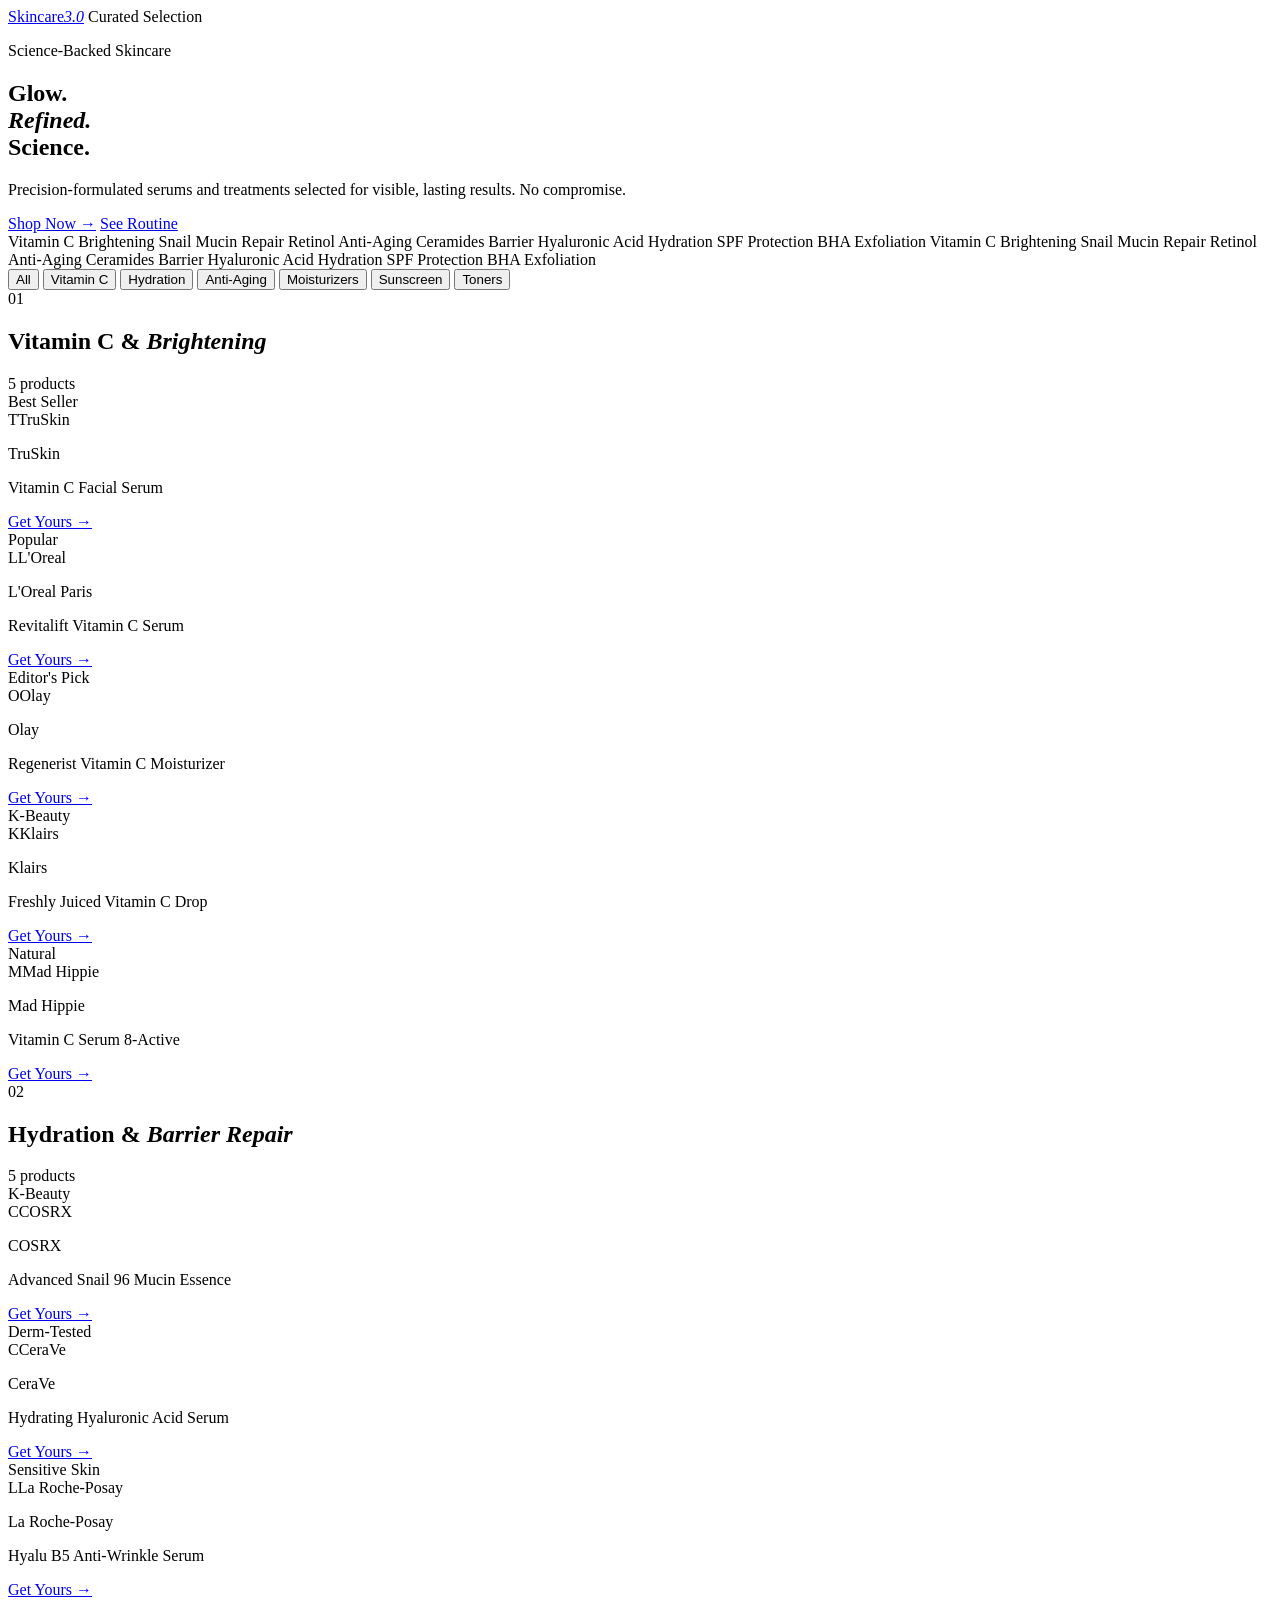
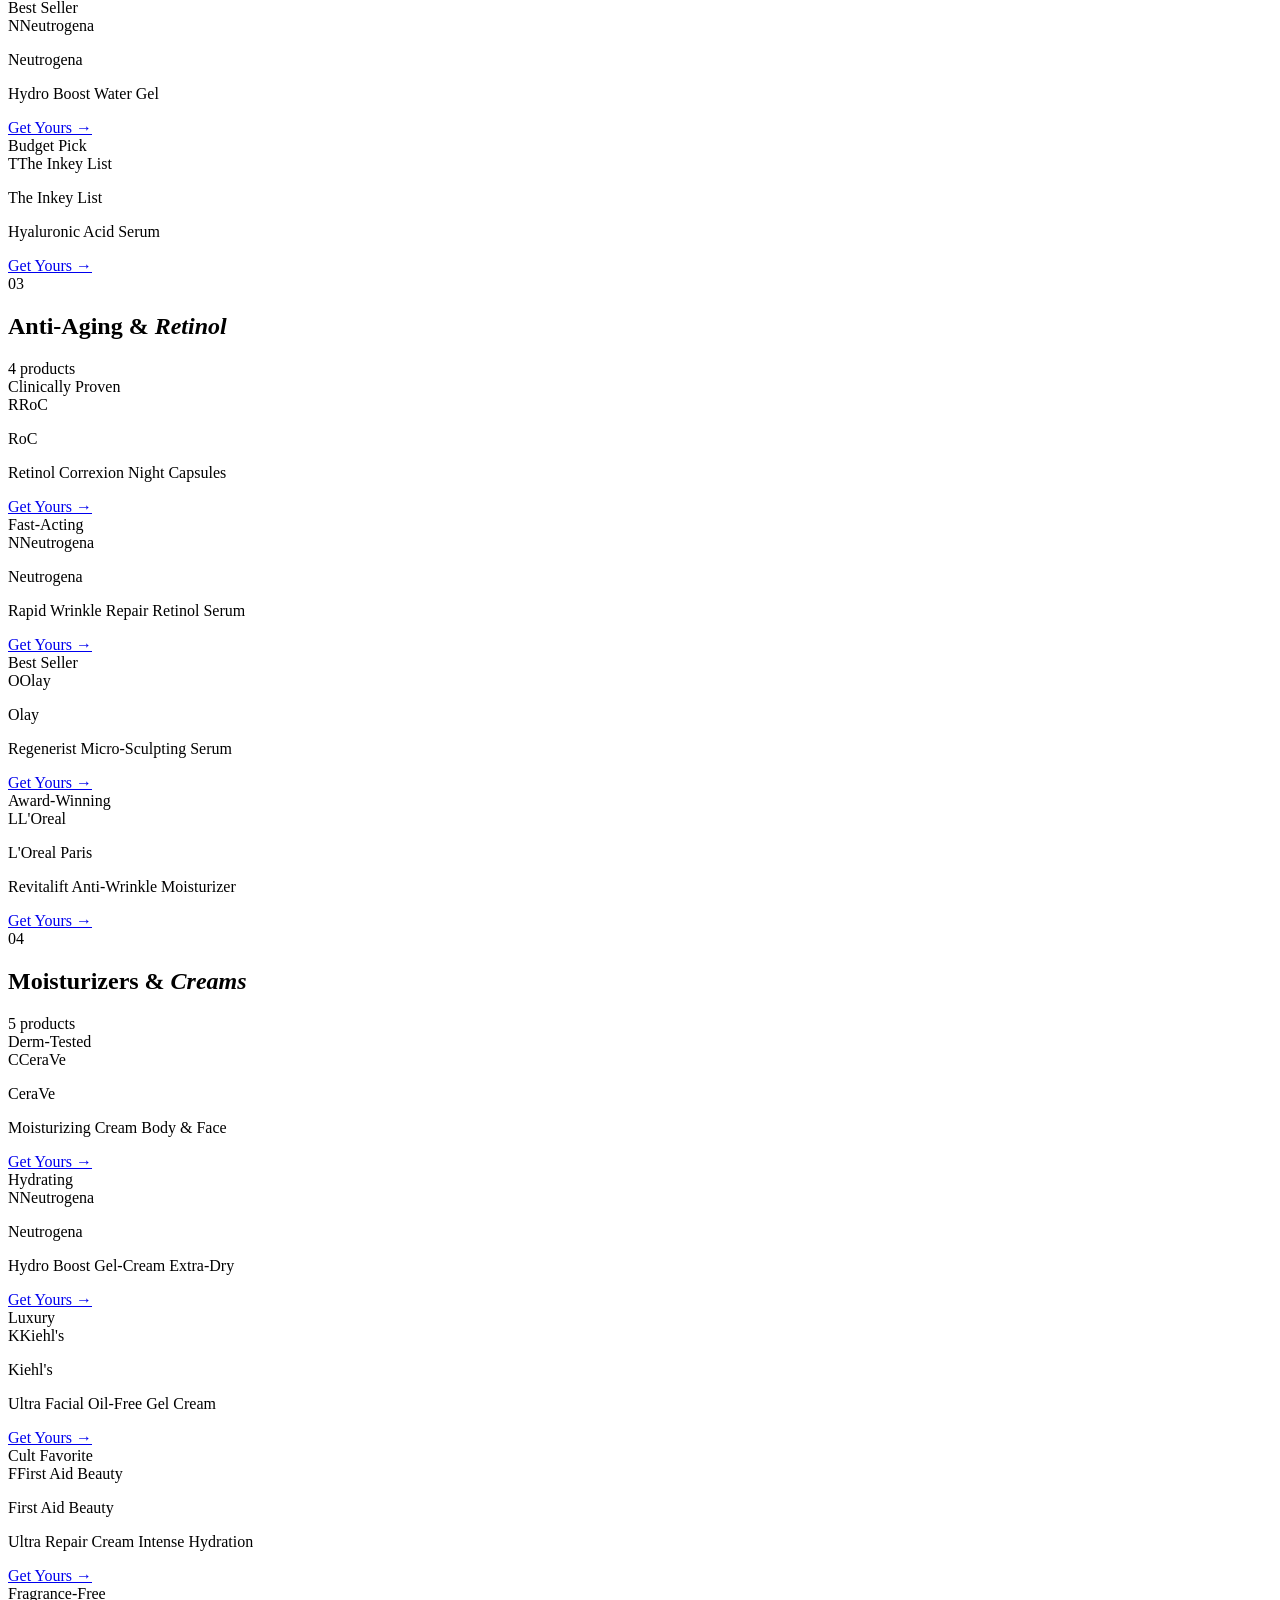
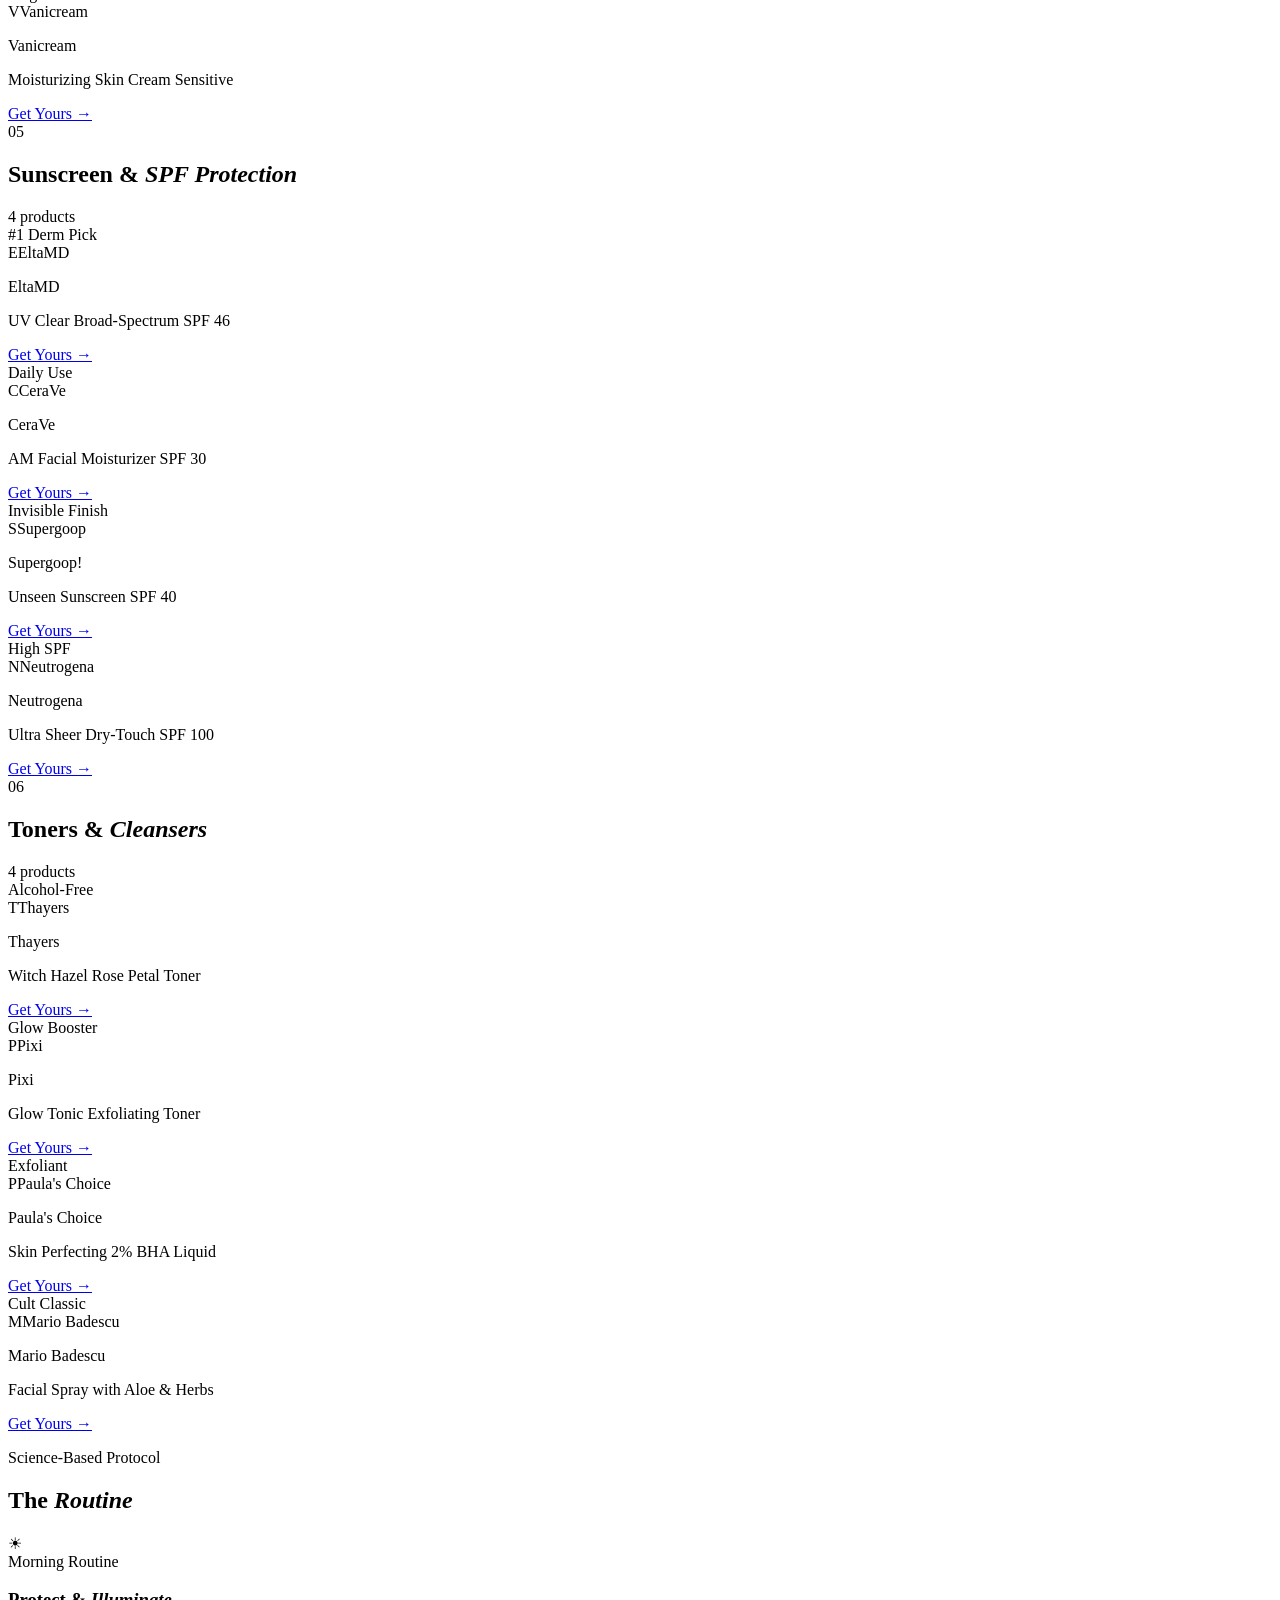
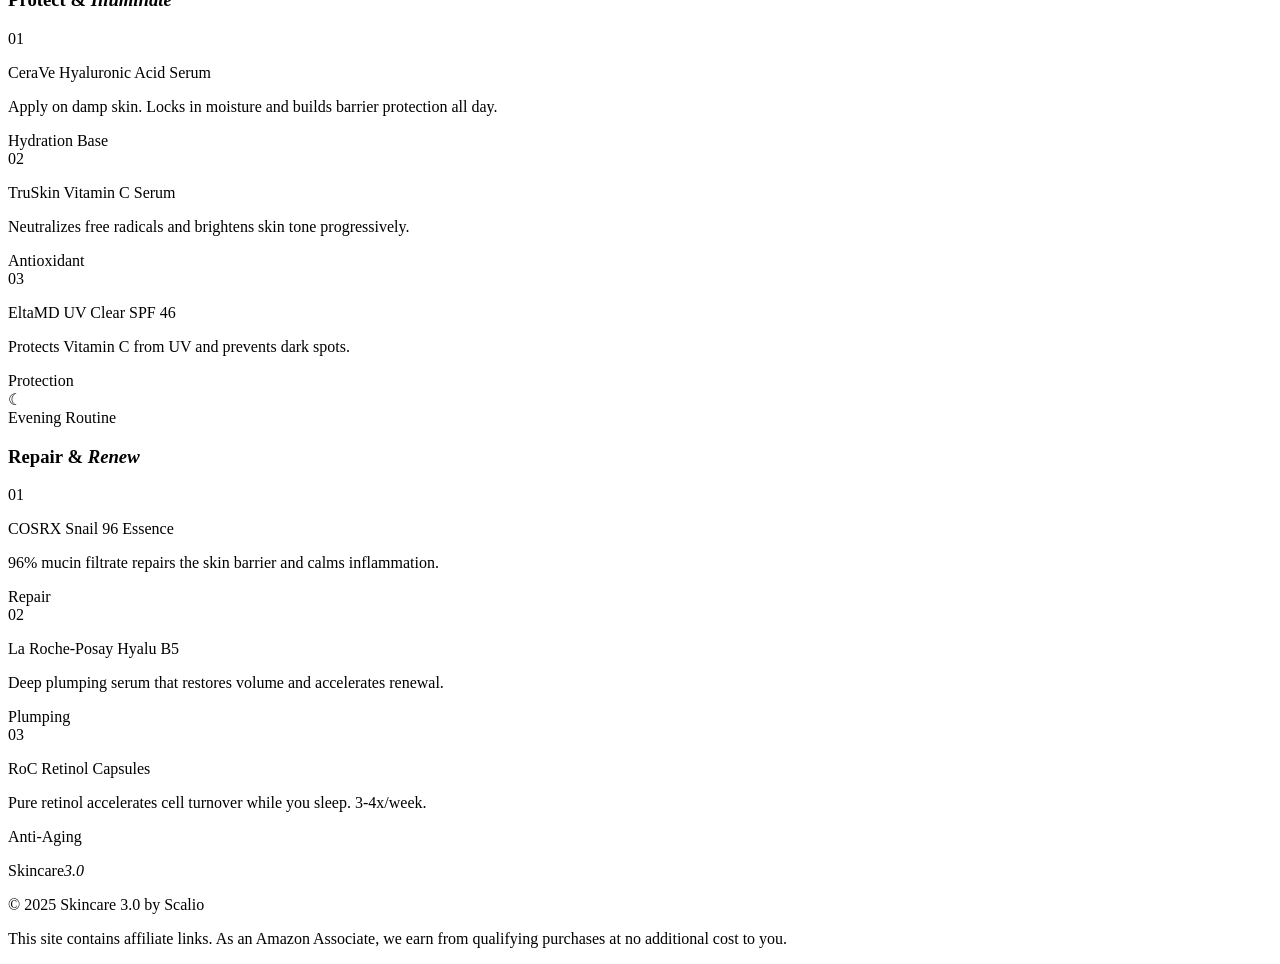
==== commit d682640c: "Update index.html" ====
--- a/index.html
+++ b/index.html
@@ -3,99 +3,14 @@
 <head>
   <meta charset="UTF-8"/>
   <meta name="viewport" content="width=device-width, initial-scale=1.0"/>
+  <meta name="description" content="Skincare 3.0 — Science-backed skincare products curated for visible results. Vitamin C, retinol, SPF, moisturizers and more."/>
+  <meta name="keywords" content="skincare, vitamin C serum, retinol, SPF, moisturizer, hyaluronic acid, best skincare products"/>
+  <meta property="og:title" content="Skincare 3.0 — Science Meets Skin"/>
+  <meta property="og:description" content="Precision-formulated serums and treatments selected for visible, lasting results."/>
+  <meta property="og:type" content="website"/>
   <title>SKINCARE 3.0 — Science Meets Skin</title>
   <link href="https://fonts.googleapis.com/css2?family=Cormorant+Garamond:ital,wght@0,300;0,400;0,600;1,300;1,400&family=Syne:wght@400;500;700;800&display=swap" rel="stylesheet"/>
-  <style>
-    *,*::before,*::after{box-sizing:border-box;margin:0;padding:0}
-    :root{
-      --bg:#FAF6F0;--card:#FFFFFF;--border:#EDE4D8;--dark:#F0E8DC;
-      --accent:#7A5C3A;--accent-l:#C4A882;--accent-d:#4A3520;
-      --text:#1C1410;--mid:#6B5744;--dim:#A89080;
-    }
-    html{scroll-behavior:smooth}
-    body{background:var(--bg);color:var(--text);font-family:'Syne',sans-serif;overflow-x:hidden}
-    nav{position:fixed;top:0;left:0;right:0;z-index:100;display:flex;align-items:center;justify-content:space-between;padding:18px 48px;background:rgba(250,246,240,0.97);backdrop-filter:blur(16px);border-bottom:1px solid var(--border)}
-    .logo{font-family:'Cormorant Garamond',serif;font-size:22px;font-weight:300;letter-spacing:0.4em;text-transform:uppercase;color:var(--text);text-decoration:none}
-    .logo em{font-style:normal;color:var(--accent)}
-    .nav-tag{font-size:9px;font-weight:700;letter-spacing:0.35em;text-transform:uppercase;color:var(--dim)}
-    .hero{min-height:60vh;display:flex;flex-direction:column;align-items:flex-start;justify-content:center;padding:130px 48px 64px;border-bottom:2px solid var(--border);background:linear-gradient(135deg,var(--bg) 60%,var(--dark) 100%);position:relative;overflow:hidden}
-    .hero::before{content:'';position:absolute;right:-100px;top:-100px;width:500px;height:500px;border-radius:50%;background:radial-gradient(circle,rgba(196,168,130,0.12) 0%,transparent 70%);pointer-events:none}
-    .hero-eyebrow{font-size:9px;font-weight:700;letter-spacing:0.5em;text-transform:uppercase;color:var(--accent);margin-bottom:24px;display:flex;align-items:center;gap:12px}
-    .hero-eyebrow::before{content:'';width:28px;height:1px;background:var(--accent)}
-    .hero-h1{font-family:'Cormorant Garamond',serif;font-size:clamp(60px,8vw,110px);font-weight:300;line-height:0.92;color:var(--text);margin-bottom:24px}
-    .hero-h1 em{font-style:italic;color:var(--accent)}
-    .hero-p{font-size:13px;line-height:1.9;color:var(--mid);max-width:420px;margin-bottom:40px}
-    .btn-main{display:inline-block;font-size:10px;font-weight:700;letter-spacing:0.3em;text-transform:uppercase;color:#FFF;background:var(--accent);padding:16px 40px;text-decoration:none;transition:background 0.25s;border:2px solid var(--accent)}
-    .btn-main:hover{background:var(--accent-d)}
-    .btn-outline{display:inline-block;font-size:10px;font-weight:700;letter-spacing:0.3em;text-transform:uppercase;color:var(--accent);border:2px solid var(--accent);padding:16px 40px;text-decoration:none;transition:all 0.25s;margin-left:12px}
-    .btn-outline:hover{background:var(--accent);color:#FFF}
-    .mq{overflow:hidden;border-top:1px solid var(--border);border-bottom:1px solid var(--border);padding:14px 0;background:var(--dark)}
-    .mq-track{display:flex;white-space:nowrap;animation:mq 24s linear infinite}
-    .mq-item{font-size:9px;font-weight:700;letter-spacing:0.35em;text-transform:uppercase;color:var(--dim);padding:0 36px;border-right:1px solid var(--border)}
-    .mq-item span{color:var(--accent)}
-    @keyframes mq{to{transform:translateX(-50%)}}
-    .cat-section{padding:64px 0;border-bottom:1px solid var(--border)}
-    .cat-head{display:flex;align-items:baseline;gap:20px;padding:0 48px;margin-bottom:28px}
-    .cat-num{font-size:10px;font-weight:700;color:var(--dim);letter-spacing:0.2em}
-    .cat-title{font-family:'Cormorant Garamond',serif;font-size:clamp(26px,3vw,40px);font-weight:300;color:var(--text)}
-    .cat-title em{font-style:italic;color:var(--accent)}
-    .cat-count{margin-left:auto;font-size:9px;font-weight:700;letter-spacing:0.3em;text-transform:uppercase;color:var(--dim)}
-    .scroll-row{display:flex;gap:16px;overflow-x:auto;padding:0 48px 12px;scrollbar-width:thin;scrollbar-color:var(--border) transparent}
-    .scroll-row::-webkit-scrollbar{height:3px}
-    .scroll-row::-webkit-scrollbar-thumb{background:var(--border)}
-    .pc{flex:0 0 210px;background:var(--card);display:flex;flex-direction:column;border:1px solid var(--border);transition:transform 0.3s,box-shadow 0.3s;position:relative;overflow:hidden}
-    .pc:hover{transform:translateY(-5px);box-shadow:0 20px 40px rgba(122,92,58,0.12)}
-    .pc-img{height:230px;display:flex;align-items:center;justify-content:center;position:relative;overflow:hidden;border-bottom:1px solid var(--border);background:var(--bg)}
-    .pc-img img{width:90px;height:auto;position:relative;z-index:1;filter:drop-shadow(0 8px 20px rgba(122,92,58,0.2));transition:transform 0.5s}
-    .pc:hover .pc-img img{transform:scale(1.06) translateY(-4px)}
-    .pc-fb{width:100%;height:100%;display:none;align-items:center;justify-content:center;flex-direction:column;gap:8px;position:absolute;inset:0;background:var(--dark)}
-    .pc-fb .fi{font-family:'Cormorant Garamond',serif;font-size:64px;font-weight:300;line-height:1;color:var(--accent-l)}
-    .pc-fb .fb{font-size:8px;font-weight:700;letter-spacing:0.3em;text-transform:uppercase;color:var(--dim)}
-    .pc-tag{position:absolute;top:12px;left:12px;z-index:2;font-size:8px;font-weight:700;letter-spacing:0.2em;text-transform:uppercase;padding:4px 9px;background:var(--accent);color:#FFF}
-    .pc-body{padding:20px;flex:1;display:flex;flex-direction:column;gap:4px}
-    .pc-brand{font-size:8px;font-weight:700;letter-spacing:0.4em;text-transform:uppercase;color:var(--dim)}
-    .pc-name{font-family:'Cormorant Garamond',serif;font-size:17px;font-weight:400;line-height:1.25;color:var(--text);flex:1;margin-top:4px}
-    .pc-btn{display:flex;align-items:center;justify-content:center;gap:6px;font-size:9px;font-weight:700;letter-spacing:0.25em;text-transform:uppercase;color:#FFF;background:var(--accent);padding:12px;text-decoration:none;transition:background 0.2s;margin-top:12px}
-    .pc-btn:hover{background:var(--accent-d)}
-    .routine{padding:80px 48px;background:var(--dark);border-bottom:1px solid var(--border)}
-    .r-label{font-size:9px;font-weight:700;letter-spacing:0.5em;text-transform:uppercase;color:var(--accent);margin-bottom:12px;display:flex;align-items:center;gap:12px}
-    .r-label::before{content:'';width:28px;height:1px;background:var(--accent)}
-    .r-title{font-family:'Cormorant Garamond',serif;font-size:clamp(32px,4vw,52px);font-weight:300;color:var(--text);margin-bottom:48px}
-    .r-title em{font-style:italic;color:var(--accent)}
-    .r-grid{display:grid;grid-template-columns:1fr 1fr;gap:24px}
-    .r-col{background:var(--card);padding:48px 44px;border:1px solid var(--border)}
-    .r-time{display:flex;align-items:center;gap:14px;margin-bottom:28px}
-    .r-icon{width:36px;height:36px;border-radius:50%;display:flex;align-items:center;justify-content:center;font-size:16px;background:var(--bg);border:1px solid var(--border)}
-    .r-tlabel{font-size:10px;font-weight:700;letter-spacing:0.4em;text-transform:uppercase;color:var(--accent)}
-    .r-col h3{font-family:'Cormorant Garamond',serif;font-size:30px;font-weight:300;color:var(--text);margin-bottom:32px;line-height:1.1}
-    .r-col h3 em{font-style:italic;color:var(--mid)}
-    .r-step{display:flex;gap:18px;padding:18px 0;border-bottom:1px solid var(--border)}
-    .r-step:last-child{border-bottom:none}
-    .r-n{font-family:'Cormorant Garamond',serif;font-size:28px;font-weight:300;color:var(--border);line-height:1;flex-shrink:0;width:24px}
-    .r-prod{font-size:10px;font-weight:700;letter-spacing:0.15em;text-transform:uppercase;color:var(--accent);margin-bottom:4px}
-    .r-desc{font-size:11px;line-height:1.7;color:var(--mid)}
-    .r-stag{display:inline-block;margin-top:6px;font-size:8px;font-weight:700;letter-spacing:0.2em;text-transform:uppercase;padding:3px 8px;color:var(--accent);border:1px solid var(--accent-l)}
-    footer{padding:48px 48px 28px;border-top:2px solid var(--border)}
-    .ft-row{display:flex;align-items:center;justify-content:space-between;padding-bottom:24px;border-bottom:1px solid var(--border);margin-bottom:20px}
-    .ft-logo{font-family:'Cormorant Garamond',serif;font-size:20px;font-weight:300;letter-spacing:0.4em;text-transform:uppercase;color:var(--mid)}
-    .ft-logo em{font-style:normal;color:var(--accent)}
-    .ft-bottom{display:flex;align-items:center;justify-content:space-between;flex-wrap:wrap;gap:12px}
-    .ft-copy{font-size:10px;color:var(--dim);letter-spacing:0.08em}
-    .ft-disc{font-size:10px;color:var(--dim);max-width:480px;text-align:right;line-height:1.7}
-    .reveal{opacity:0;transform:translateY(20px);transition:opacity 0.6s,transform 0.6s}
-    .reveal.in{opacity:1;transform:translateY(0)}
-    @media(max-width:960px){
-      nav{padding:16px 20px}.nav-tag{display:none}
-      .hero{padding:100px 20px 48px}
-      .cat-head,.routine{padding-left:20px;padding-right:20px}
-      .scroll-row{padding:0 20px 10px;gap:12px}
-      .r-grid{grid-template-columns:1fr}
-      .r-col{padding:32px 20px}
-      footer{padding:40px 20px 24px}
-      .ft-row,.ft-bottom{flex-direction:column;gap:12px}
-      .ft-disc{text-align:left}
-    }
-  </style>
+  <link rel="stylesheet" href="style.css"/>
 </head>
 <body>
 
@@ -133,8 +48,19 @@
 
 <div id="products">
 
+<!-- FILTER BAR -->
+<div class="filter-bar">
+  <button class="filter-btn active" data-filter="all">All</button>
+  <button class="filter-btn" data-filter="vitaminc">Vitamin C</button>
+  <button class="filter-btn" data-filter="hydration">Hydration</button>
+  <button class="filter-btn" data-filter="antiaging">Anti-Aging</button>
+  <button class="filter-btn" data-filter="moisturizers">Moisturizers</button>
+  <button class="filter-btn" data-filter="sunscreen">Sunscreen</button>
+  <button class="filter-btn" data-filter="toners">Toners</button>
+</div>
+
 <!-- CAT 01 : VITAMIN C -->
-<section class="cat-section reveal">
+<section class="cat-section reveal" data-cat="vitaminc">
   <div class="cat-head"><span class="cat-num">01</span><h2 class="cat-title">Vitamin C &amp; <em>Brightening</em></h2><span class="cat-count">5 products</span></div>
   <div class="scroll-row">
     <div class="pc"><div class="pc-img"><span class="pc-tag">Best Seller</span><img src="https://m.media-amazon.com/images/I/61iMKqZBD%2BL._SL1500_.jpg" alt="TruSkin Vitamin C" onerror="this.style.display='none';this.parentElement.querySelector('.pc-fb').style.display='flex'"/><div class="pc-fb"><span class="fi">T</span><span class="fb">TruSkin</span></div></div><div class="pc-body"><p class="pc-brand">TruSkin</p><p class="pc-name">Vitamin C Facial Serum</p><a href="https://www.amazon.com/dp/B01EKUBU5Y?tag=skincarede049-20" target="_blank" class="pc-btn">Get Yours &rarr;</a></div></div>
@@ -146,7 +72,7 @@
 </section>
 
 <!-- CAT 02 : HYDRATION -->
-<section class="cat-section reveal">
+<section class="cat-section reveal" data-cat="hydration">
   <div class="cat-head"><span class="cat-num">02</span><h2 class="cat-title">Hydration &amp; <em>Barrier Repair</em></h2><span class="cat-count">5 products</span></div>
   <div class="scroll-row">
     <div class="pc"><div class="pc-img"><span class="pc-tag">K-Beauty</span><img src="https://m.media-amazon.com/images/I/71Eiiv-iKuL._SL1500_.jpg" alt="COSRX Snail 96" onerror="this.style.display='none';this.parentElement.querySelector('.pc-fb').style.display='flex'"/><div class="pc-fb"><span class="fi">C</span><span class="fb">COSRX</span></div></div><div class="pc-body"><p class="pc-brand">COSRX</p><p class="pc-name">Advanced Snail 96 Mucin Essence</p><a href="https://www.amazon.com/dp/B00PBX3L7K?tag=skincarede049-20" target="_blank" class="pc-btn">Get Yours &rarr;</a></div></div>
@@ -158,7 +84,7 @@
 </section>
 
 <!-- CAT 03 : ANTI-AGING -->
-<section class="cat-section reveal">
+<section class="cat-section reveal" data-cat="antiaging">
   <div class="cat-head"><span class="cat-num">03</span><h2 class="cat-title">Anti-Aging &amp; <em>Retinol</em></h2><span class="cat-count">4 products</span></div>
   <div class="scroll-row">
     <div class="pc"><div class="pc-img"><span class="pc-tag">Clinically Proven</span><img src="https://m.media-amazon.com/images/I/71w7AZKN87L._SL1500_.jpg" alt="RoC Retinol" onerror="this.style.display='none';this.parentElement.querySelector('.pc-fb').style.display='flex'"/><div class="pc-fb"><span class="fi">R</span><span class="fb">RoC</span></div></div><div class="pc-body"><p class="pc-brand">RoC</p><p class="pc-name">Retinol Correxion Night Capsules</p><a href="https://www.amazon.com/dp/B088419TZG?tag=skincarede049-20" target="_blank" class="pc-btn">Get Yours &rarr;</a></div></div>
@@ -169,7 +95,7 @@
 </section>
 
 <!-- CAT 04 : MOISTURIZERS -->
-<section class="cat-section reveal">
+<section class="cat-section reveal" data-cat="moisturizers">
   <div class="cat-head"><span class="cat-num">04</span><h2 class="cat-title">Moisturizers &amp; <em>Creams</em></h2><span class="cat-count">5 products</span></div>
   <div class="scroll-row">
     <div class="pc"><div class="pc-img"><span class="pc-tag">Derm-Tested</span><img src="https://m.media-amazon.com/images/I/71sFuMWDVRL._SL1500_.jpg" alt="CeraVe Cream" onerror="this.style.display='none';this.parentElement.querySelector('.pc-fb').style.display='flex'"/><div class="pc-fb"><span class="fi">C</span><span class="fb">CeraVe</span></div></div><div class="pc-body"><p class="pc-brand">CeraVe</p><p class="pc-name">Moisturizing Cream Body &amp; Face</p><a href="https://www.amazon.com/dp/B0BTX1V469?tag=skincarede049-20" target="_blank" class="pc-btn">Get Yours &rarr;</a></div></div>
@@ -181,7 +107,7 @@
 </section>
 
 <!-- CAT 05 : SUNSCREEN -->
-<section class="cat-section reveal">
+<section class="cat-section reveal" data-cat="sunscreen">
   <div class="cat-head"><span class="cat-num">05</span><h2 class="cat-title">Sunscreen &amp; <em>SPF Protection</em></h2><span class="cat-count">4 products</span></div>
   <div class="scroll-row">
     <div class="pc"><div class="pc-img"><span class="pc-tag">#1 Derm Pick</span><img src="https://m.media-amazon.com/images/I/61R7UShxMmL._SL1500_.jpg" alt="EltaMD" onerror="this.style.display='none';this.parentElement.querySelector('.pc-fb').style.display='flex'"/><div class="pc-fb"><span class="fi">E</span><span class="fb">EltaMD</span></div></div><div class="pc-body"><p class="pc-brand">EltaMD</p><p class="pc-name">UV Clear Broad-Spectrum SPF 46</p><a href="https://www.amazon.com/dp/B002MSN3QQ?tag=skincarede049-20" target="_blank" class="pc-btn">Get Yours &rarr;</a></div></div>
@@ -192,7 +118,7 @@
 </section>
 
 <!-- CAT 06 : TONERS & CLEANSERS -->
-<section class="cat-section reveal">
+<section class="cat-section reveal" data-cat="toners">
   <div class="cat-head"><span class="cat-num">06</span><h2 class="cat-title">Toners &amp; <em>Cleansers</em></h2><span class="cat-count">4 products</span></div>
   <div class="scroll-row">
     <div class="pc"><div class="pc-img"><span class="pc-tag">Alcohol-Free</span><img src="https://m.media-amazon.com/images/I/71tFNaGVdnL._SL1500_.jpg" alt="Thayers Toner" onerror="this.style.display='none';this.parentElement.querySelector('.pc-fb').style.display='flex'"/><div class="pc-fb"><span class="fi">T</span><span class="fb">Thayers</span></div></div><div class="pc-body"><p class="pc-brand">Thayers</p><p class="pc-name">Witch Hazel Rose Petal Toner</p><a href="https://www.amazon.com/dp/B007HD570Q?tag=skincarede049-20" target="_blank" class="pc-btn">Get Yours &rarr;</a></div></div>
@@ -234,10 +160,6 @@
   </div>
 </footer>
 
-<script>
-  const obs=new IntersectionObserver(e=>{e.forEach(x=>{if(x.isIntersecting)x.target.classList.add('in')})},{threshold:0.08});
-  document.querySelectorAll('.reveal').forEach(el=>obs.observe(el));
-  document.querySelector('.hero').classList.add('in');
-</script>
+<script src="script.js"></script>
 </body>
 </html>
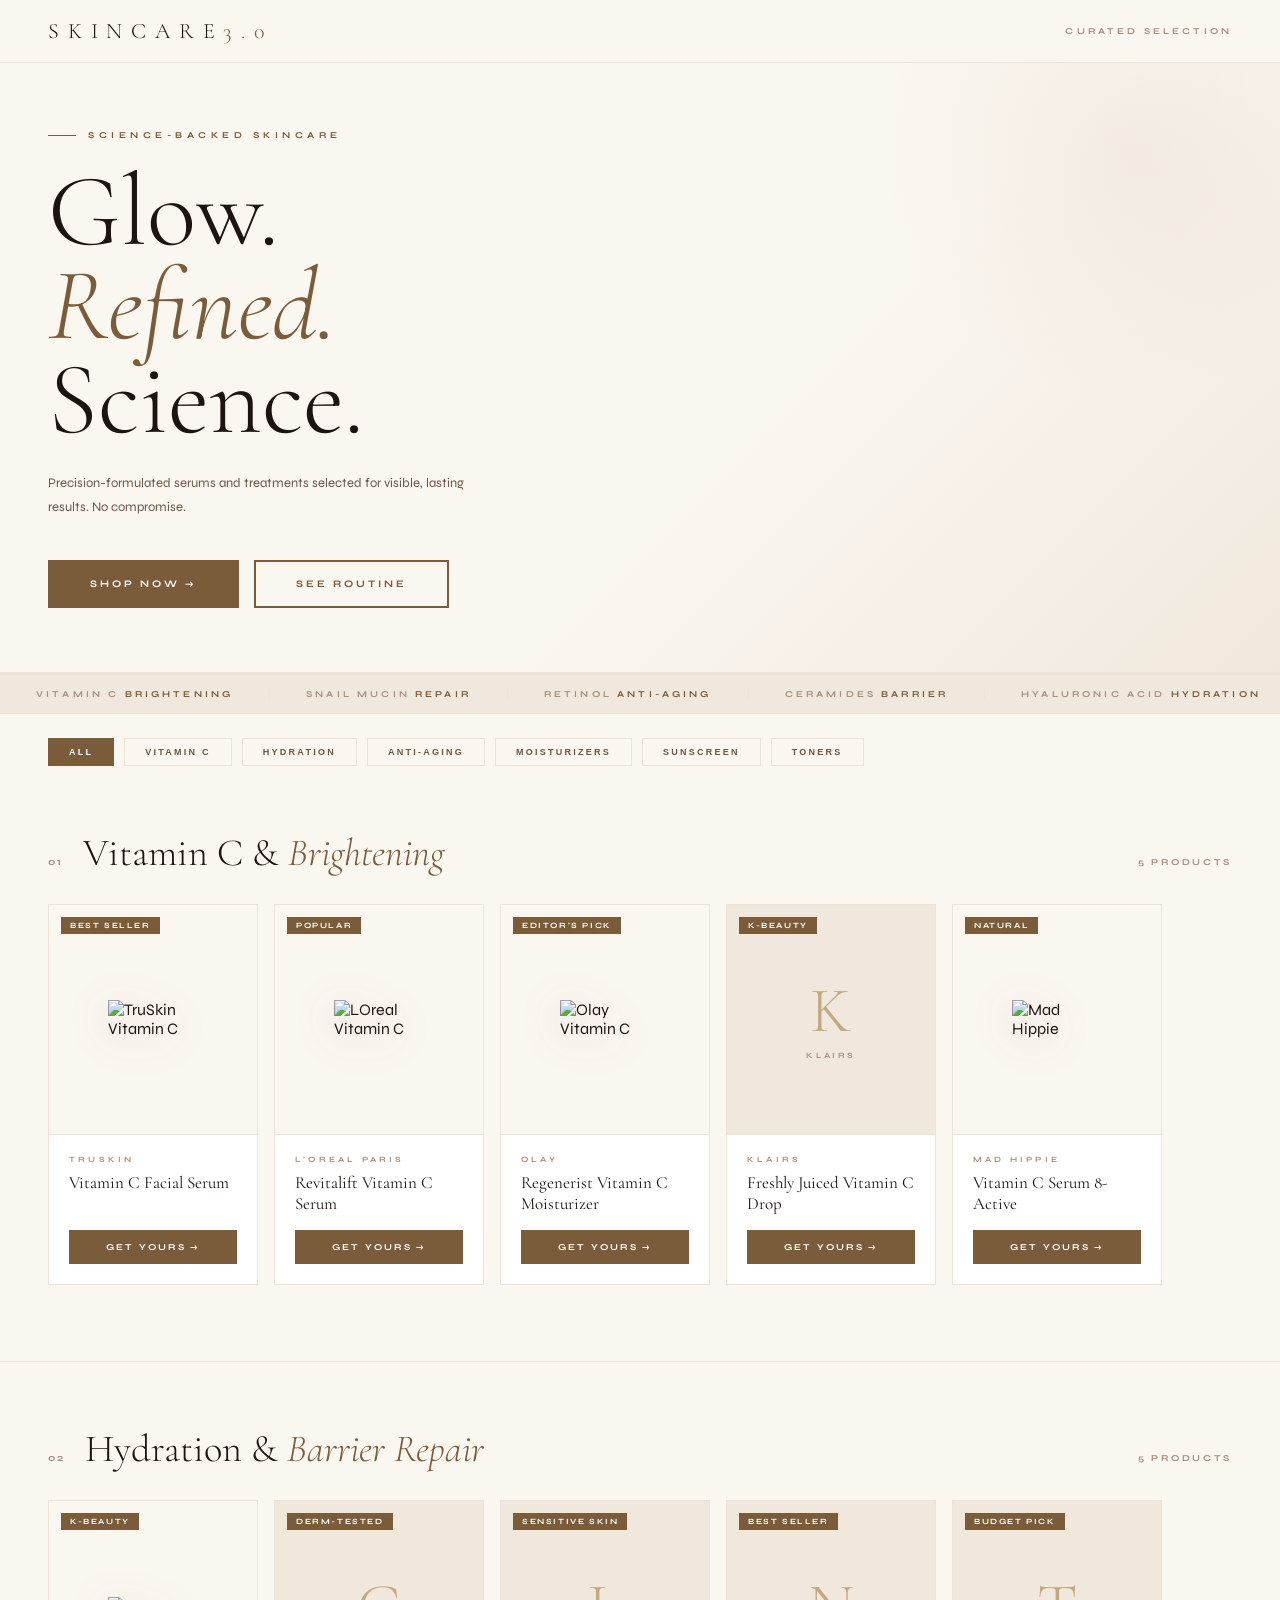
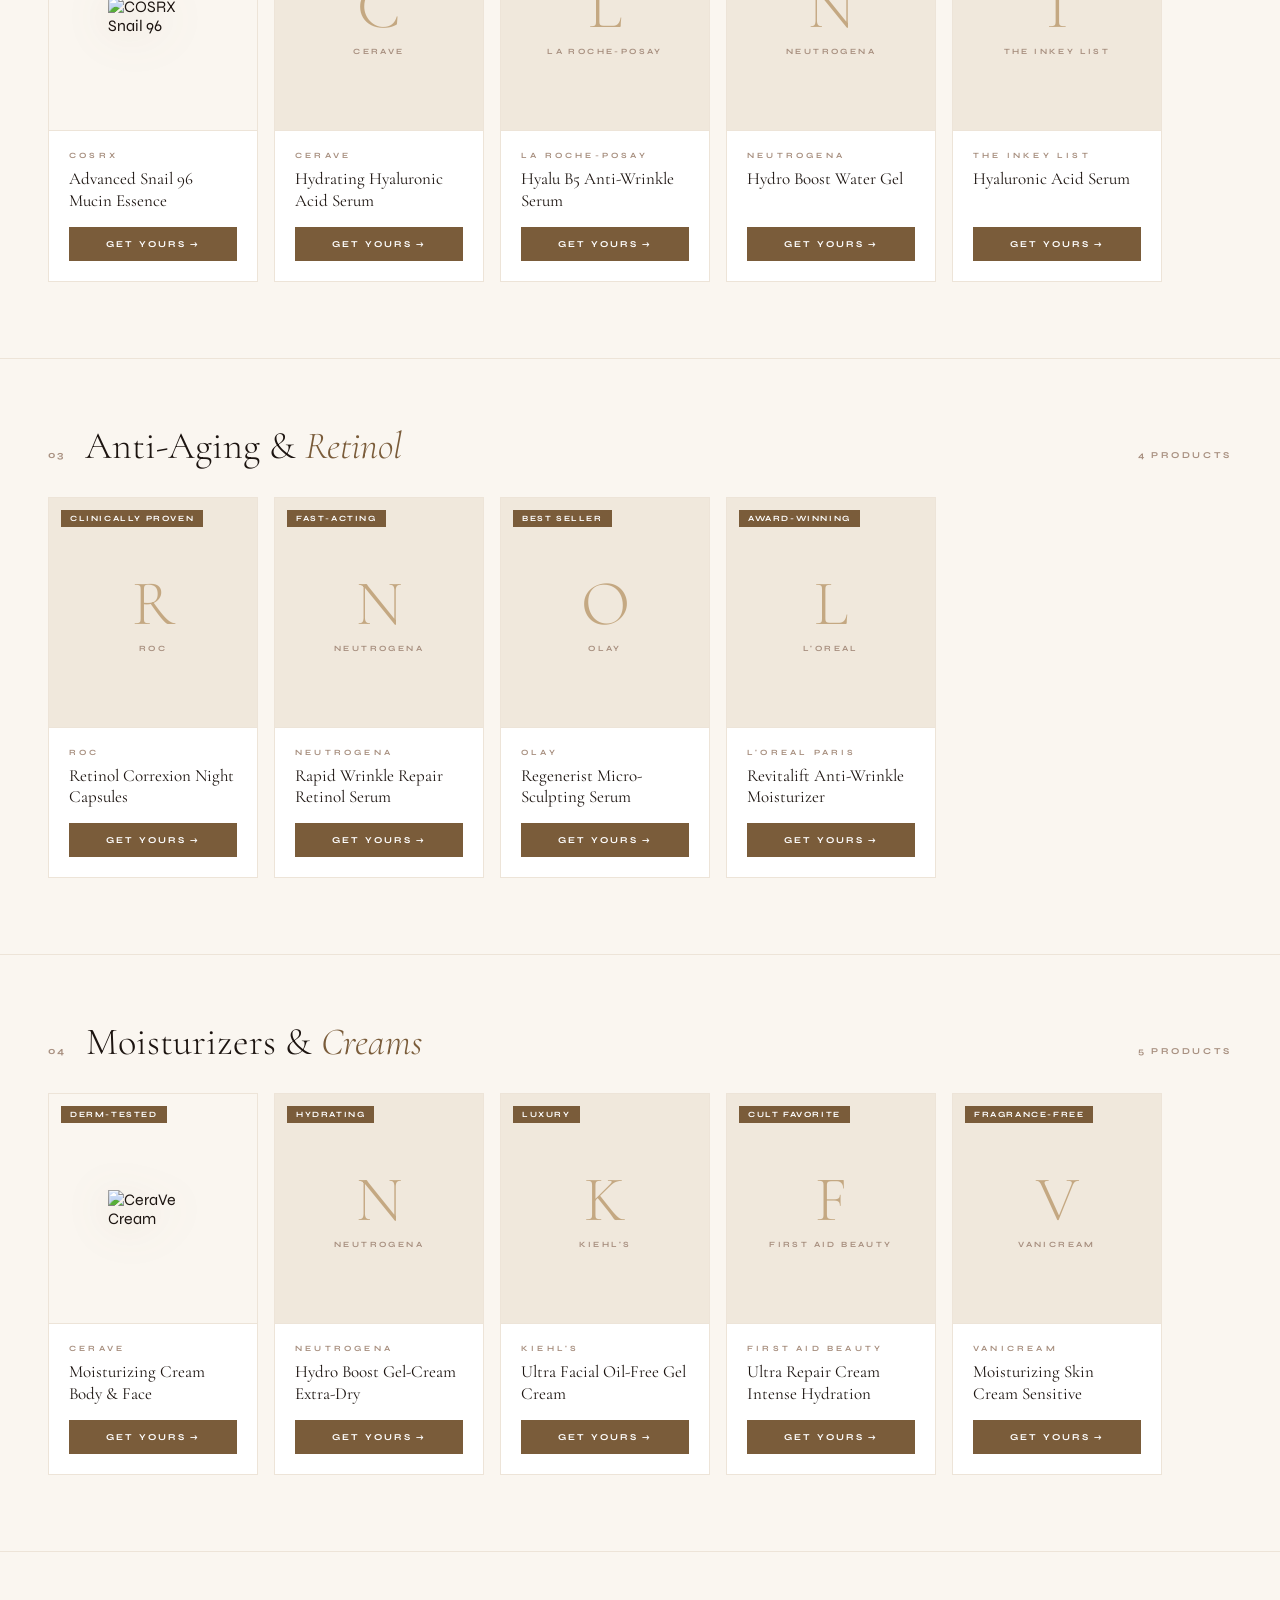
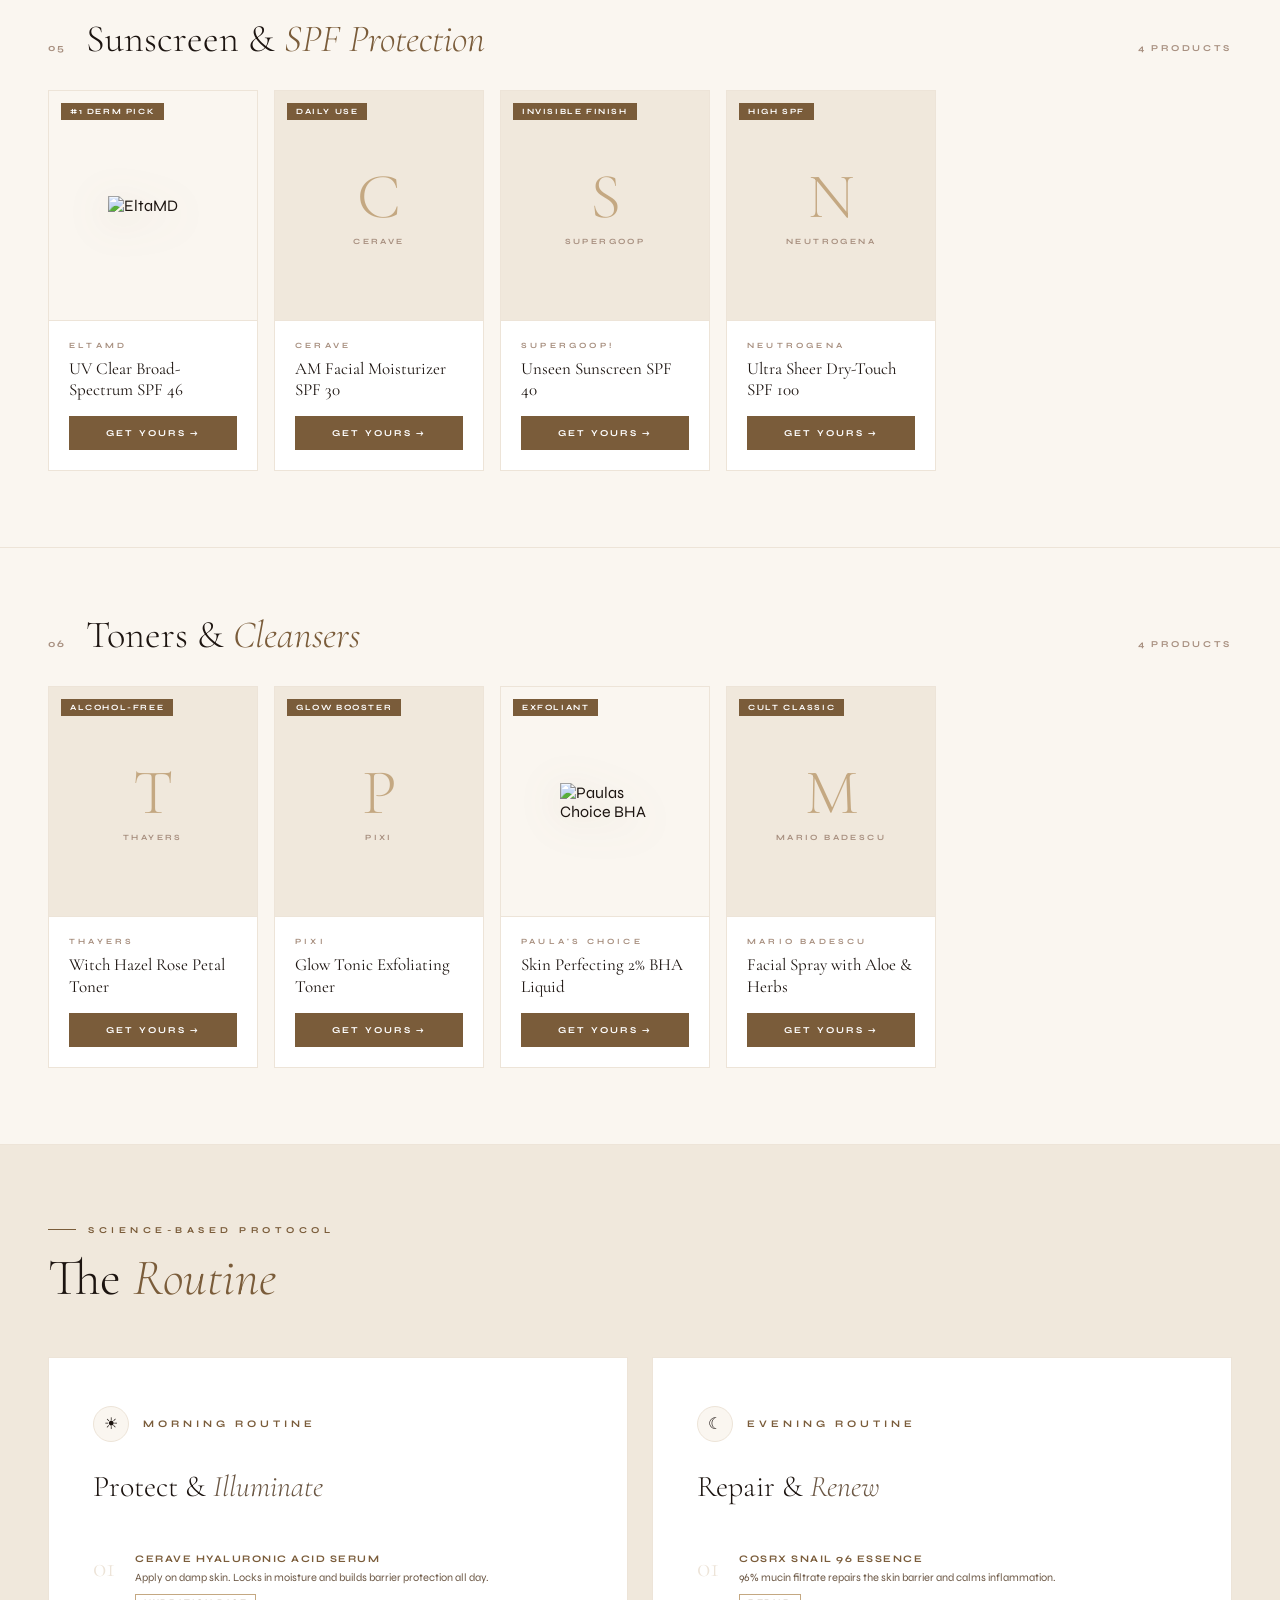
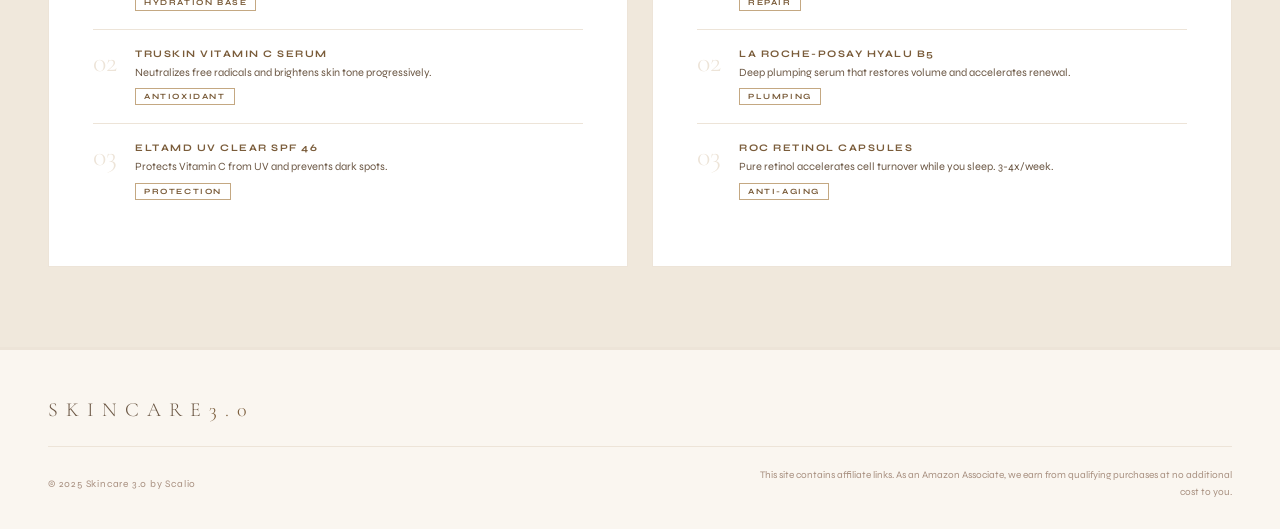
==== commit 7c0533f6: "Update index.html" ====
--- a/index.html
+++ b/index.html
@@ -48,7 +48,6 @@
 
 <div id="products">
 
-<!-- FILTER BAR -->
 <div class="filter-bar">
   <button class="filter-btn active" data-filter="all">All</button>
   <button class="filter-btn" data-filter="vitaminc">Vitamin C</button>
@@ -63,11 +62,11 @@
 <section class="cat-section reveal" data-cat="vitaminc">
   <div class="cat-head"><span class="cat-num">01</span><h2 class="cat-title">Vitamin C &amp; <em>Brightening</em></h2><span class="cat-count">5 products</span></div>
   <div class="scroll-row">
-    <div class="pc"><div class="pc-img"><span class="pc-tag">Best Seller</span><img src="https://m.media-amazon.com/images/I/61iMKqZBD%2BL._SL1500_.jpg" alt="TruSkin Vitamin C" onerror="this.style.display='none';this.parentElement.querySelector('.pc-fb').style.display='flex'"/><div class="pc-fb"><span class="fi">T</span><span class="fb">TruSkin</span></div></div><div class="pc-body"><p class="pc-brand">TruSkin</p><p class="pc-name">Vitamin C Facial Serum</p><a href="https://www.amazon.com/dp/B01EKUBU5Y?tag=skincarede049-20" target="_blank" class="pc-btn">Get Yours &rarr;</a></div></div>
-    <div class="pc"><div class="pc-img"><span class="pc-tag">Popular</span><img src="https://m.media-amazon.com/images/I/71ZBRcGdJRL._SL1500_.jpg" alt="LOreal Vitamin C" onerror="this.style.display='none';this.parentElement.querySelector('.pc-fb').style.display='flex'"/><div class="pc-fb"><span class="fi">L</span><span class="fb">L'Oreal</span></div></div><div class="pc-body"><p class="pc-brand">L'Oreal Paris</p><p class="pc-name">Revitalift Vitamin C Serum</p><a href="https://www.amazon.com/dp/B0B645WSPG?tag=skincarede049-20" target="_blank" class="pc-btn">Get Yours &rarr;</a></div></div>
-    <div class="pc"><div class="pc-img"><span class="pc-tag">Editor's Pick</span><img src="https://m.media-amazon.com/images/I/71SiSzOFxWL._SL1500_.jpg" alt="Olay Vitamin C" onerror="this.style.display='none';this.parentElement.querySelector('.pc-fb').style.display='flex'"/><div class="pc-fb"><span class="fi">O</span><span class="fb">Olay</span></div></div><div class="pc-body"><p class="pc-brand">Olay</p><p class="pc-name">Regenerist Vitamin C Moisturizer</p><a href="https://www.amazon.com/dp/B09CDXHG9N?tag=skincarede049-20" target="_blank" class="pc-btn">Get Yours &rarr;</a></div></div>
+    <div class="pc"><div class="pc-img"><span class="pc-tag">Best Seller</span><img src="https://i.ibb.co/tPLKh1fF/29670081e0df4119e81d4464268f8cd6.jpg" alt="TruSkin Vitamin C"/></div><div class="pc-body"><p class="pc-brand">TruSkin</p><p class="pc-name">Vitamin C Facial Serum</p><a href="https://www.amazon.com/dp/B01EKUBU5Y?tag=skincarede049-20" target="_blank" class="pc-btn">Get Yours &rarr;</a></div></div>
+    <div class="pc"><div class="pc-img"><span class="pc-tag">Popular</span><img src="https://i.ibb.co/RkQDg9BS/32c380159f8b80c8eeea66b22facf431.jpg" alt="LOreal Vitamin C"/></div><div class="pc-body"><p class="pc-brand">L'Oreal Paris</p><p class="pc-name">Revitalift Vitamin C Serum</p><a href="https://www.amazon.com/dp/B0B645WSPG?tag=skincarede049-20" target="_blank" class="pc-btn">Get Yours &rarr;</a></div></div>
+    <div class="pc"><div class="pc-img"><span class="pc-tag">Editor's Pick</span><img src="https://i.ibb.co/Gv3fx1FH/60e29a57f351154675fd591875bc13ce.jpg" alt="Olay Vitamin C"/></div><div class="pc-body"><p class="pc-brand">Olay</p><p class="pc-name">Regenerist Vitamin C Moisturizer</p><a href="https://www.amazon.com/dp/B09CDXHG9N?tag=skincarede049-20" target="_blank" class="pc-btn">Get Yours &rarr;</a></div></div>
     <div class="pc"><div class="pc-img"><span class="pc-tag">K-Beauty</span><img src="https://m.media-amazon.com/images/I/61j1hBi5GDL._SL1500_.jpg" alt="Klairs Vitamin C" onerror="this.style.display='none';this.parentElement.querySelector('.pc-fb').style.display='flex'"/><div class="pc-fb"><span class="fi">K</span><span class="fb">Klairs</span></div></div><div class="pc-body"><p class="pc-brand">Klairs</p><p class="pc-name">Freshly Juiced Vitamin C Drop</p><a href="https://www.amazon.com/dp/B010FOFSH0?tag=skincarede049-20" target="_blank" class="pc-btn">Get Yours &rarr;</a></div></div>
-    <div class="pc"><div class="pc-img"><span class="pc-tag">Natural</span><img src="https://m.media-amazon.com/images/I/71e3NIQZF0L._SL1500_.jpg" alt="Mad Hippie" onerror="this.style.display='none';this.parentElement.querySelector('.pc-fb').style.display='flex'"/><div class="pc-fb"><span class="fi">M</span><span class="fb">Mad Hippie</span></div></div><div class="pc-body"><p class="pc-brand">Mad Hippie</p><p class="pc-name">Vitamin C Serum 8-Active</p><a href="https://www.amazon.com/dp/B00D8GKC2Y?tag=skincarede049-20" target="_blank" class="pc-btn">Get Yours &rarr;</a></div></div>
+    <div class="pc"><div class="pc-img"><span class="pc-tag">Natural</span><img src="https://i.ibb.co/DD9sYTfk/b83742393d46d0d84f39138f1b164efc.jpg" alt="Mad Hippie"/></div><div class="pc-body"><p class="pc-brand">Mad Hippie</p><p class="pc-name">Vitamin C Serum 8-Active</p><a href="https://www.amazon.com/dp/B00D8GKC2Y?tag=skincarede049-20" target="_blank" class="pc-btn">Get Yours &rarr;</a></div></div>
   </div>
 </section>
 
@@ -75,7 +74,7 @@
 <section class="cat-section reveal" data-cat="hydration">
   <div class="cat-head"><span class="cat-num">02</span><h2 class="cat-title">Hydration &amp; <em>Barrier Repair</em></h2><span class="cat-count">5 products</span></div>
   <div class="scroll-row">
-    <div class="pc"><div class="pc-img"><span class="pc-tag">K-Beauty</span><img src="https://m.media-amazon.com/images/I/71Eiiv-iKuL._SL1500_.jpg" alt="COSRX Snail 96" onerror="this.style.display='none';this.parentElement.querySelector('.pc-fb').style.display='flex'"/><div class="pc-fb"><span class="fi">C</span><span class="fb">COSRX</span></div></div><div class="pc-body"><p class="pc-brand">COSRX</p><p class="pc-name">Advanced Snail 96 Mucin Essence</p><a href="https://www.amazon.com/dp/B00PBX3L7K?tag=skincarede049-20" target="_blank" class="pc-btn">Get Yours &rarr;</a></div></div>
+    <div class="pc"><div class="pc-img"><span class="pc-tag">K-Beauty</span><img src="https://i.ibb.co/fd2rP2pm/873dc18084acd219b350c6628b840744.jpg" alt="COSRX Snail 96"/></div><div class="pc-body"><p class="pc-brand">COSRX</p><p class="pc-name">Advanced Snail 96 Mucin Essence</p><a href="https://www.amazon.com/dp/B00PBX3L7K?tag=skincarede049-20" target="_blank" class="pc-btn">Get Yours &rarr;</a></div></div>
     <div class="pc"><div class="pc-img"><span class="pc-tag">Derm-Tested</span><img src="https://m.media-amazon.com/images/I/617UM5kGdLL._SL1500_.jpg" alt="CeraVe Hyaluronic" onerror="this.style.display='none';this.parentElement.querySelector('.pc-fb').style.display='flex'"/><div class="pc-fb"><span class="fi">C</span><span class="fb">CeraVe</span></div></div><div class="pc-body"><p class="pc-brand">CeraVe</p><p class="pc-name">Hydrating Hyaluronic Acid Serum</p><a href="https://www.amazon.com/dp/B07K3261ZD?tag=skincarede049-20" target="_blank" class="pc-btn">Get Yours &rarr;</a></div></div>
     <div class="pc"><div class="pc-img"><span class="pc-tag">Sensitive Skin</span><img src="https://m.media-amazon.com/images/I/61eGTp9JJOL._SL1500_.jpg" alt="La Roche-Posay" onerror="this.style.display='none';this.parentElement.querySelector('.pc-fb').style.display='flex'"/><div class="pc-fb"><span class="fi">L</span><span class="fb">La Roche-Posay</span></div></div><div class="pc-body"><p class="pc-brand">La Roche-Posay</p><p class="pc-name">Hyalu B5 Anti-Wrinkle Serum</p><a href="https://www.amazon.com/dp/B083SGYDJY?tag=skincarede049-20" target="_blank" class="pc-btn">Get Yours &rarr;</a></div></div>
     <div class="pc"><div class="pc-img"><span class="pc-tag">Best Seller</span><img src="https://m.media-amazon.com/images/I/71l6SLa2aaL._SL1500_.jpg" alt="Neutrogena Hydro Boost" onerror="this.style.display='none';this.parentElement.querySelector('.pc-fb').style.display='flex'"/><div class="pc-fb"><span class="fi">N</span><span class="fb">Neutrogena</span></div></div><div class="pc-body"><p class="pc-brand">Neutrogena</p><p class="pc-name">Hydro Boost Water Gel</p><a href="https://www.amazon.com/dp/B00NR1YC6G?tag=skincarede049-20" target="_blank" class="pc-btn">Get Yours &rarr;</a></div></div>
@@ -98,7 +97,7 @@
 <section class="cat-section reveal" data-cat="moisturizers">
   <div class="cat-head"><span class="cat-num">04</span><h2 class="cat-title">Moisturizers &amp; <em>Creams</em></h2><span class="cat-count">5 products</span></div>
   <div class="scroll-row">
-    <div class="pc"><div class="pc-img"><span class="pc-tag">Derm-Tested</span><img src="https://m.media-amazon.com/images/I/71sFuMWDVRL._SL1500_.jpg" alt="CeraVe Cream" onerror="this.style.display='none';this.parentElement.querySelector('.pc-fb').style.display='flex'"/><div class="pc-fb"><span class="fi">C</span><span class="fb">CeraVe</span></div></div><div class="pc-body"><p class="pc-brand">CeraVe</p><p class="pc-name">Moisturizing Cream Body &amp; Face</p><a href="https://www.amazon.com/dp/B0BTX1V469?tag=skincarede049-20" target="_blank" class="pc-btn">Get Yours &rarr;</a></div></div>
+    <div class="pc"><div class="pc-img"><span class="pc-tag">Derm-Tested</span><img src="https://i.ibb.co/4Rnb0VP2/5904bc158ed13a452deb8669ab69cff5.jpg" alt="CeraVe Cream"/></div><div class="pc-body"><p class="pc-brand">CeraVe</p><p class="pc-name">Moisturizing Cream Body &amp; Face</p><a href="https://www.amazon.com/dp/B0BTX1V469?tag=skincarede049-20" target="_blank" class="pc-btn">Get Yours &rarr;</a></div></div>
     <div class="pc"><div class="pc-img"><span class="pc-tag">Hydrating</span><img src="https://m.media-amazon.com/images/I/71gLRHf2VjL._SL1500_.jpg" alt="Neutrogena Hydro Boost Cream" onerror="this.style.display='none';this.parentElement.querySelector('.pc-fb').style.display='flex'"/><div class="pc-fb"><span class="fi">N</span><span class="fb">Neutrogena</span></div></div><div class="pc-body"><p class="pc-brand">Neutrogena</p><p class="pc-name">Hydro Boost Gel-Cream Extra-Dry</p><a href="https://www.amazon.com/dp/B0CX3CCJWV?tag=skincarede049-20" target="_blank" class="pc-btn">Get Yours &rarr;</a></div></div>
     <div class="pc"><div class="pc-img"><span class="pc-tag">Luxury</span><img src="https://m.media-amazon.com/images/I/81gbVSSHDoL._SL1500_.jpg" alt="Kiehls" onerror="this.style.display='none';this.parentElement.querySelector('.pc-fb').style.display='flex'"/><div class="pc-fb"><span class="fi">K</span><span class="fb">Kiehl's</span></div></div><div class="pc-body"><p class="pc-brand">Kiehl's</p><p class="pc-name">Ultra Facial Oil-Free Gel Cream</p><a href="https://www.amazon.com/dp/B00A68GOSS?tag=skincarede049-20" target="_blank" class="pc-btn">Get Yours &rarr;</a></div></div>
     <div class="pc"><div class="pc-img"><span class="pc-tag">Cult Favorite</span><img src="https://m.media-amazon.com/images/I/71RJn1WAQOL._SL1500_.jpg" alt="First Aid Beauty" onerror="this.style.display='none';this.parentElement.querySelector('.pc-fb').style.display='flex'"/><div class="pc-fb"><span class="fi">F</span><span class="fb">First Aid Beauty</span></div></div><div class="pc-body"><p class="pc-brand">First Aid Beauty</p><p class="pc-name">Ultra Repair Cream Intense Hydration</p><a href="https://www.amazon.com/dp/B0FY3Q2F2M?tag=skincarede049-20" target="_blank" class="pc-btn">Get Yours &rarr;</a></div></div>
@@ -110,7 +109,7 @@
 <section class="cat-section reveal" data-cat="sunscreen">
   <div class="cat-head"><span class="cat-num">05</span><h2 class="cat-title">Sunscreen &amp; <em>SPF Protection</em></h2><span class="cat-count">4 products</span></div>
   <div class="scroll-row">
-    <div class="pc"><div class="pc-img"><span class="pc-tag">#1 Derm Pick</span><img src="https://m.media-amazon.com/images/I/61R7UShxMmL._SL1500_.jpg" alt="EltaMD" onerror="this.style.display='none';this.parentElement.querySelector('.pc-fb').style.display='flex'"/><div class="pc-fb"><span class="fi">E</span><span class="fb">EltaMD</span></div></div><div class="pc-body"><p class="pc-brand">EltaMD</p><p class="pc-name">UV Clear Broad-Spectrum SPF 46</p><a href="https://www.amazon.com/dp/B002MSN3QQ?tag=skincarede049-20" target="_blank" class="pc-btn">Get Yours &rarr;</a></div></div>
+    <div class="pc"><div class="pc-img"><span class="pc-tag">#1 Derm Pick</span><img src="https://i.ibb.co/gx8KF9v/3fd3be298658a0fbfb94a515eff3512a.jpg" alt="EltaMD"/></div><div class="pc-body"><p class="pc-brand">EltaMD</p><p class="pc-name">UV Clear Broad-Spectrum SPF 46</p><a href="https://www.amazon.com/dp/B002MSN3QQ?tag=skincarede049-20" target="_blank" class="pc-btn">Get Yours &rarr;</a></div></div>
     <div class="pc"><div class="pc-img"><span class="pc-tag">Daily Use</span><img src="https://m.media-amazon.com/images/I/71VKxzJNniL._SL1500_.jpg" alt="CeraVe AM SPF" onerror="this.style.display='none';this.parentElement.querySelector('.pc-fb').style.display='flex'"/><div class="pc-fb"><span class="fi">C</span><span class="fb">CeraVe</span></div></div><div class="pc-body"><p class="pc-brand">CeraVe</p><p class="pc-name">AM Facial Moisturizer SPF 30</p><a href="https://www.amazon.com/dp/B00F97FHAW?tag=skincarede049-20" target="_blank" class="pc-btn">Get Yours &rarr;</a></div></div>
     <div class="pc"><div class="pc-img"><span class="pc-tag">Invisible Finish</span><img src="https://m.media-amazon.com/images/I/71cxMUJGc4L._SL1500_.jpg" alt="Supergoop" onerror="this.style.display='none';this.parentElement.querySelector('.pc-fb').style.display='flex'"/><div class="pc-fb"><span class="fi">S</span><span class="fb">Supergoop</span></div></div><div class="pc-body"><p class="pc-brand">Supergoop!</p><p class="pc-name">Unseen Sunscreen SPF 40</p><a href="https://www.amazon.com/dp/B0C2DCVDVX?tag=skincarede049-20" target="_blank" class="pc-btn">Get Yours &rarr;</a></div></div>
     <div class="pc"><div class="pc-img"><span class="pc-tag">High SPF</span><img src="https://m.media-amazon.com/images/I/71-LVbYv0tL._SL1500_.jpg" alt="Neutrogena SPF 100" onerror="this.style.display='none';this.parentElement.querySelector('.pc-fb').style.display='flex'"/><div class="pc-fb"><span class="fi">N</span><span class="fb">Neutrogena</span></div></div><div class="pc-body"><p class="pc-brand">Neutrogena</p><p class="pc-name">Ultra Sheer Dry-Touch SPF 100</p><a href="https://www.amazon.com/dp/B0FPNZXRGZ?tag=skincarede049-20" target="_blank" class="pc-btn">Get Yours &rarr;</a></div></div>
@@ -123,14 +122,13 @@
   <div class="scroll-row">
     <div class="pc"><div class="pc-img"><span class="pc-tag">Alcohol-Free</span><img src="https://m.media-amazon.com/images/I/71tFNaGVdnL._SL1500_.jpg" alt="Thayers Toner" onerror="this.style.display='none';this.parentElement.querySelector('.pc-fb').style.display='flex'"/><div class="pc-fb"><span class="fi">T</span><span class="fb">Thayers</span></div></div><div class="pc-body"><p class="pc-brand">Thayers</p><p class="pc-name">Witch Hazel Rose Petal Toner</p><a href="https://www.amazon.com/dp/B007HD570Q?tag=skincarede049-20" target="_blank" class="pc-btn">Get Yours &rarr;</a></div></div>
     <div class="pc"><div class="pc-img"><span class="pc-tag">Glow Booster</span><img src="https://m.media-amazon.com/images/I/71FLDEFqJNL._SL1500_.jpg" alt="Pixi Glow Tonic" onerror="this.style.display='none';this.parentElement.querySelector('.pc-fb').style.display='flex'"/><div class="pc-fb"><span class="fi">P</span><span class="fb">Pixi</span></div></div><div class="pc-body"><p class="pc-brand">Pixi</p><p class="pc-name">Glow Tonic Exfoliating Toner</p><a href="https://www.amazon.com/dp/B072JKKXW2?tag=skincarede049-20" target="_blank" class="pc-btn">Get Yours &rarr;</a></div></div>
-    <div class="pc"><div class="pc-img"><span class="pc-tag">Exfoliant</span><img src="https://m.media-amazon.com/images/I/71R4h8vvqPL._SL1500_.jpg" alt="Paulas Choice BHA" onerror="this.style.display='none';this.parentElement.querySelector('.pc-fb').style.display='flex'"/><div class="pc-fb"><span class="fi">P</span><span class="fb">Paula's Choice</span></div></div><div class="pc-body"><p class="pc-brand">Paula's Choice</p><p class="pc-name">Skin Perfecting 2% BHA Liquid</p><a href="https://www.amazon.com/dp/B0GWKBL3V9?tag=skincarede049-20" target="_blank" class="pc-btn">Get Yours &rarr;</a></div></div>
+    <div class="pc"><div class="pc-img"><span class="pc-tag">Exfoliant</span><img src="https://i.ibb.co/fzNGJg3Y/8cfb6fb328bc6ef8d8ce91e6af2fce8a.jpg" alt="Paulas Choice BHA"/></div><div class="pc-body"><p class="pc-brand">Paula's Choice</p><p class="pc-name">Skin Perfecting 2% BHA Liquid</p><a href="https://www.amazon.com/dp/B0GWKBL3V9?tag=skincarede049-20" target="_blank" class="pc-btn">Get Yours &rarr;</a></div></div>
     <div class="pc"><div class="pc-img"><span class="pc-tag">Cult Classic</span><img src="https://m.media-amazon.com/images/I/71JKWN8I2AL._SL1500_.jpg" alt="Mario Badescu" onerror="this.style.display='none';this.parentElement.querySelector('.pc-fb').style.display='flex'"/><div class="pc-fb"><span class="fi">M</span><span class="fb">Mario Badescu</span></div></div><div class="pc-body"><p class="pc-brand">Mario Badescu</p><p class="pc-name">Facial Spray with Aloe &amp; Herbs</p><a href="https://www.amazon.com/dp/B00172O9NO?tag=skincarede049-20" target="_blank" class="pc-btn">Get Yours &rarr;</a></div></div>
   </div>
 </section>
 
 </div>
 
-<!-- ROUTINE -->
 <section class="routine reveal" id="routine">
   <p class="r-label">Science-Based Protocol</p>
   <h2 class="r-title">The <em>Routine</em></h2>
--- a/style.css
+++ b/style.css
@@ -0,0 +1,94 @@
+*,*::before,*::after{box-sizing:border-box;margin:0;padding:0}
+:root{
+  --bg:#FAF6F0;--card:#FFFFFF;--border:#EDE4D8;--dark:#F0E8DC;
+  --accent:#7A5C3A;--accent-l:#C4A882;--accent-d:#4A3520;
+  --text:#1C1410;--mid:#6B5744;--dim:#A89080;
+}
+html{scroll-behavior:smooth}
+body{background:var(--bg);color:var(--text);font-family:'Syne',sans-serif;overflow-x:hidden}
+nav{position:fixed;top:0;left:0;right:0;z-index:100;display:flex;align-items:center;justify-content:space-between;padding:18px 48px;background:rgba(250,246,240,0.97);backdrop-filter:blur(16px);border-bottom:1px solid var(--border)}
+.logo{font-family:'Cormorant Garamond',serif;font-size:22px;font-weight:300;letter-spacing:0.4em;text-transform:uppercase;color:var(--text);text-decoration:none}
+.logo em{font-style:normal;color:var(--accent)}
+.nav-tag{font-size:9px;font-weight:700;letter-spacing:0.35em;text-transform:uppercase;color:var(--dim)}
+.hero{min-height:60vh;display:flex;flex-direction:column;align-items:flex-start;justify-content:center;padding:130px 48px 64px;border-bottom:2px solid var(--border);background:linear-gradient(135deg,var(--bg) 60%,var(--dark) 100%);position:relative;overflow:hidden}
+.hero::before{content:'';position:absolute;right:-100px;top:-100px;width:500px;height:500px;border-radius:50%;background:radial-gradient(circle,rgba(196,168,130,0.12) 0%,transparent 70%);pointer-events:none}
+.hero-eyebrow{font-size:9px;font-weight:700;letter-spacing:0.5em;text-transform:uppercase;color:var(--accent);margin-bottom:24px;display:flex;align-items:center;gap:12px}
+.hero-eyebrow::before{content:'';width:28px;height:1px;background:var(--accent)}
+.hero-h1{font-family:'Cormorant Garamond',serif;font-size:clamp(60px,8vw,110px);font-weight:300;line-height:0.92;color:var(--text);margin-bottom:24px}
+.hero-h1 em{font-style:italic;color:var(--accent)}
+.hero-p{font-size:13px;line-height:1.9;color:var(--mid);max-width:420px;margin-bottom:40px}
+.btn-main{display:inline-block;font-size:10px;font-weight:700;letter-spacing:0.3em;text-transform:uppercase;color:#FFF;background:var(--accent);padding:16px 40px;text-decoration:none;transition:background 0.25s;border:2px solid var(--accent)}
+.btn-main:hover{background:var(--accent-d)}
+.btn-outline{display:inline-block;font-size:10px;font-weight:700;letter-spacing:0.3em;text-transform:uppercase;color:var(--accent);border:2px solid var(--accent);padding:16px 40px;text-decoration:none;transition:all 0.25s;margin-left:12px}
+.btn-outline:hover{background:var(--accent);color:#FFF}
+.mq{overflow:hidden;border-top:1px solid var(--border);border-bottom:1px solid var(--border);padding:14px 0;background:var(--dark)}
+.mq-track{display:flex;white-space:nowrap;animation:mq 24s linear infinite}
+.mq-item{font-size:9px;font-weight:700;letter-spacing:0.35em;text-transform:uppercase;color:var(--dim);padding:0 36px;border-right:1px solid var(--border)}
+.mq-item span{color:var(--accent)}
+@keyframes mq{to{transform:translateX(-50%)}}
+.filter-bar{display:flex;gap:10px;padding:24px 48px 0;flex-wrap:wrap}
+.filter-btn{font-size:9px;font-weight:700;letter-spacing:0.25em;text-transform:uppercase;padding:8px 20px;border:1px solid var(--border);background:transparent;color:var(--mid);cursor:pointer;transition:all 0.2s}
+.filter-btn:hover,.filter-btn.active{background:var(--accent);color:#FFF;border-color:var(--accent)}
+.cat-section{padding:64px 0;border-bottom:1px solid var(--border)}
+.cat-section.hidden{display:none}
+.cat-head{display:flex;align-items:baseline;gap:20px;padding:0 48px;margin-bottom:28px}
+.cat-num{font-size:10px;font-weight:700;color:var(--dim);letter-spacing:0.2em}
+.cat-title{font-family:'Cormorant Garamond',serif;font-size:clamp(26px,3vw,40px);font-weight:300;color:var(--text)}
+.cat-title em{font-style:italic;color:var(--accent)}
+.cat-count{margin-left:auto;font-size:9px;font-weight:700;letter-spacing:0.3em;text-transform:uppercase;color:var(--dim)}
+.scroll-row{display:flex;gap:16px;overflow-x:auto;padding:0 48px 12px;scrollbar-width:thin;scrollbar-color:var(--border) transparent}
+.scroll-row::-webkit-scrollbar{height:3px}
+.scroll-row::-webkit-scrollbar-thumb{background:var(--border)}
+.pc{flex:0 0 210px;background:var(--card);display:flex;flex-direction:column;border:1px solid var(--border);transition:transform 0.3s,box-shadow 0.3s;position:relative;overflow:hidden}
+.pc:hover{transform:translateY(-5px);box-shadow:0 20px 40px rgba(122,92,58,0.12)}
+.pc-img{height:230px;display:flex;align-items:center;justify-content:center;position:relative;overflow:hidden;border-bottom:1px solid var(--border);background:var(--bg)}
+.pc-img img{width:90px;height:auto;position:relative;z-index:1;filter:drop-shadow(0 8px 20px rgba(122,92,58,0.2));transition:transform 0.5s}
+.pc:hover .pc-img img{transform:scale(1.06) translateY(-4px)}
+.pc-fb{width:100%;height:100%;display:none;align-items:center;justify-content:center;flex-direction:column;gap:8px;position:absolute;inset:0;background:var(--dark)}
+.pc-fb .fi{font-family:'Cormorant Garamond',serif;font-size:64px;font-weight:300;line-height:1;color:var(--accent-l)}
+.pc-fb .fb{font-size:8px;font-weight:700;letter-spacing:0.3em;text-transform:uppercase;color:var(--dim)}
+.pc-tag{position:absolute;top:12px;left:12px;z-index:2;font-size:8px;font-weight:700;letter-spacing:0.2em;text-transform:uppercase;padding:4px 9px;background:var(--accent);color:#FFF}
+.pc-body{padding:20px;flex:1;display:flex;flex-direction:column;gap:4px}
+.pc-brand{font-size:8px;font-weight:700;letter-spacing:0.4em;text-transform:uppercase;color:var(--dim)}
+.pc-name{font-family:'Cormorant Garamond',serif;font-size:17px;font-weight:400;line-height:1.25;color:var(--text);flex:1;margin-top:4px}
+.pc-btn{display:flex;align-items:center;justify-content:center;gap:6px;font-size:9px;font-weight:700;letter-spacing:0.25em;text-transform:uppercase;color:#FFF;background:var(--accent);padding:12px;text-decoration:none;transition:background 0.2s;margin-top:12px}
+.pc-btn:hover{background:var(--accent-d)}
+.routine{padding:80px 48px;background:var(--dark);border-bottom:1px solid var(--border)}
+.r-label{font-size:9px;font-weight:700;letter-spacing:0.5em;text-transform:uppercase;color:var(--accent);margin-bottom:12px;display:flex;align-items:center;gap:12px}
+.r-label::before{content:'';width:28px;height:1px;background:var(--accent)}
+.r-title{font-family:'Cormorant Garamond',serif;font-size:clamp(32px,4vw,52px);font-weight:300;color:var(--text);margin-bottom:48px}
+.r-title em{font-style:italic;color:var(--accent)}
+.r-grid{display:grid;grid-template-columns:1fr 1fr;gap:24px}
+.r-col{background:var(--card);padding:48px 44px;border:1px solid var(--border)}
+.r-time{display:flex;align-items:center;gap:14px;margin-bottom:28px}
+.r-icon{width:36px;height:36px;border-radius:50%;display:flex;align-items:center;justify-content:center;font-size:16px;background:var(--bg);border:1px solid var(--border)}
+.r-tlabel{font-size:10px;font-weight:700;letter-spacing:0.4em;text-transform:uppercase;color:var(--accent)}
+.r-col h3{font-family:'Cormorant Garamond',serif;font-size:30px;font-weight:300;color:var(--text);margin-bottom:32px;line-height:1.1}
+.r-col h3 em{font-style:italic;color:var(--mid)}
+.r-step{display:flex;gap:18px;padding:18px 0;border-bottom:1px solid var(--border)}
+.r-step:last-child{border-bottom:none}
+.r-n{font-family:'Cormorant Garamond',serif;font-size:28px;font-weight:300;color:var(--border);line-height:1;flex-shrink:0;width:24px}
+.r-prod{font-size:10px;font-weight:700;letter-spacing:0.15em;text-transform:uppercase;color:var(--accent);margin-bottom:4px}
+.r-desc{font-size:11px;line-height:1.7;color:var(--mid)}
+.r-stag{display:inline-block;margin-top:6px;font-size:8px;font-weight:700;letter-spacing:0.2em;text-transform:uppercase;padding:3px 8px;color:var(--accent);border:1px solid var(--accent-l)}
+footer{padding:48px 48px 28px;border-top:2px solid var(--border)}
+.ft-row{display:flex;align-items:center;justify-content:space-between;padding-bottom:24px;border-bottom:1px solid var(--border);margin-bottom:20px}
+.ft-logo{font-family:'Cormorant Garamond',serif;font-size:20px;font-weight:300;letter-spacing:0.4em;text-transform:uppercase;color:var(--mid)}
+.ft-logo em{font-style:normal;color:var(--accent)}
+.ft-bottom{display:flex;align-items:center;justify-content:space-between;flex-wrap:wrap;gap:12px}
+.ft-copy{font-size:10px;color:var(--dim);letter-spacing:0.08em}
+.ft-disc{font-size:10px;color:var(--dim);max-width:480px;text-align:right;line-height:1.7}
+.reveal{opacity:0;transform:translateY(20px);transition:opacity 0.6s,transform 0.6s}
+.reveal.in{opacity:1;transform:translateY(0)}
+@media(max-width:960px){
+  nav{padding:16px 20px}.nav-tag{display:none}
+  .hero{padding:100px 20px 48px}
+  .cat-head,.routine{padding-left:20px;padding-right:20px}
+  .filter-bar{padding:16px 20px 0}
+  .scroll-row{padding:0 20px 10px;gap:12px}
+  .r-grid{grid-template-columns:1fr}
+  .r-col{padding:32px 20px}
+  footer{padding:40px 20px 24px}
+  .ft-row,.ft-bottom{flex-direction:column;gap:12px}
+  .ft-disc{text-align:left}
+}
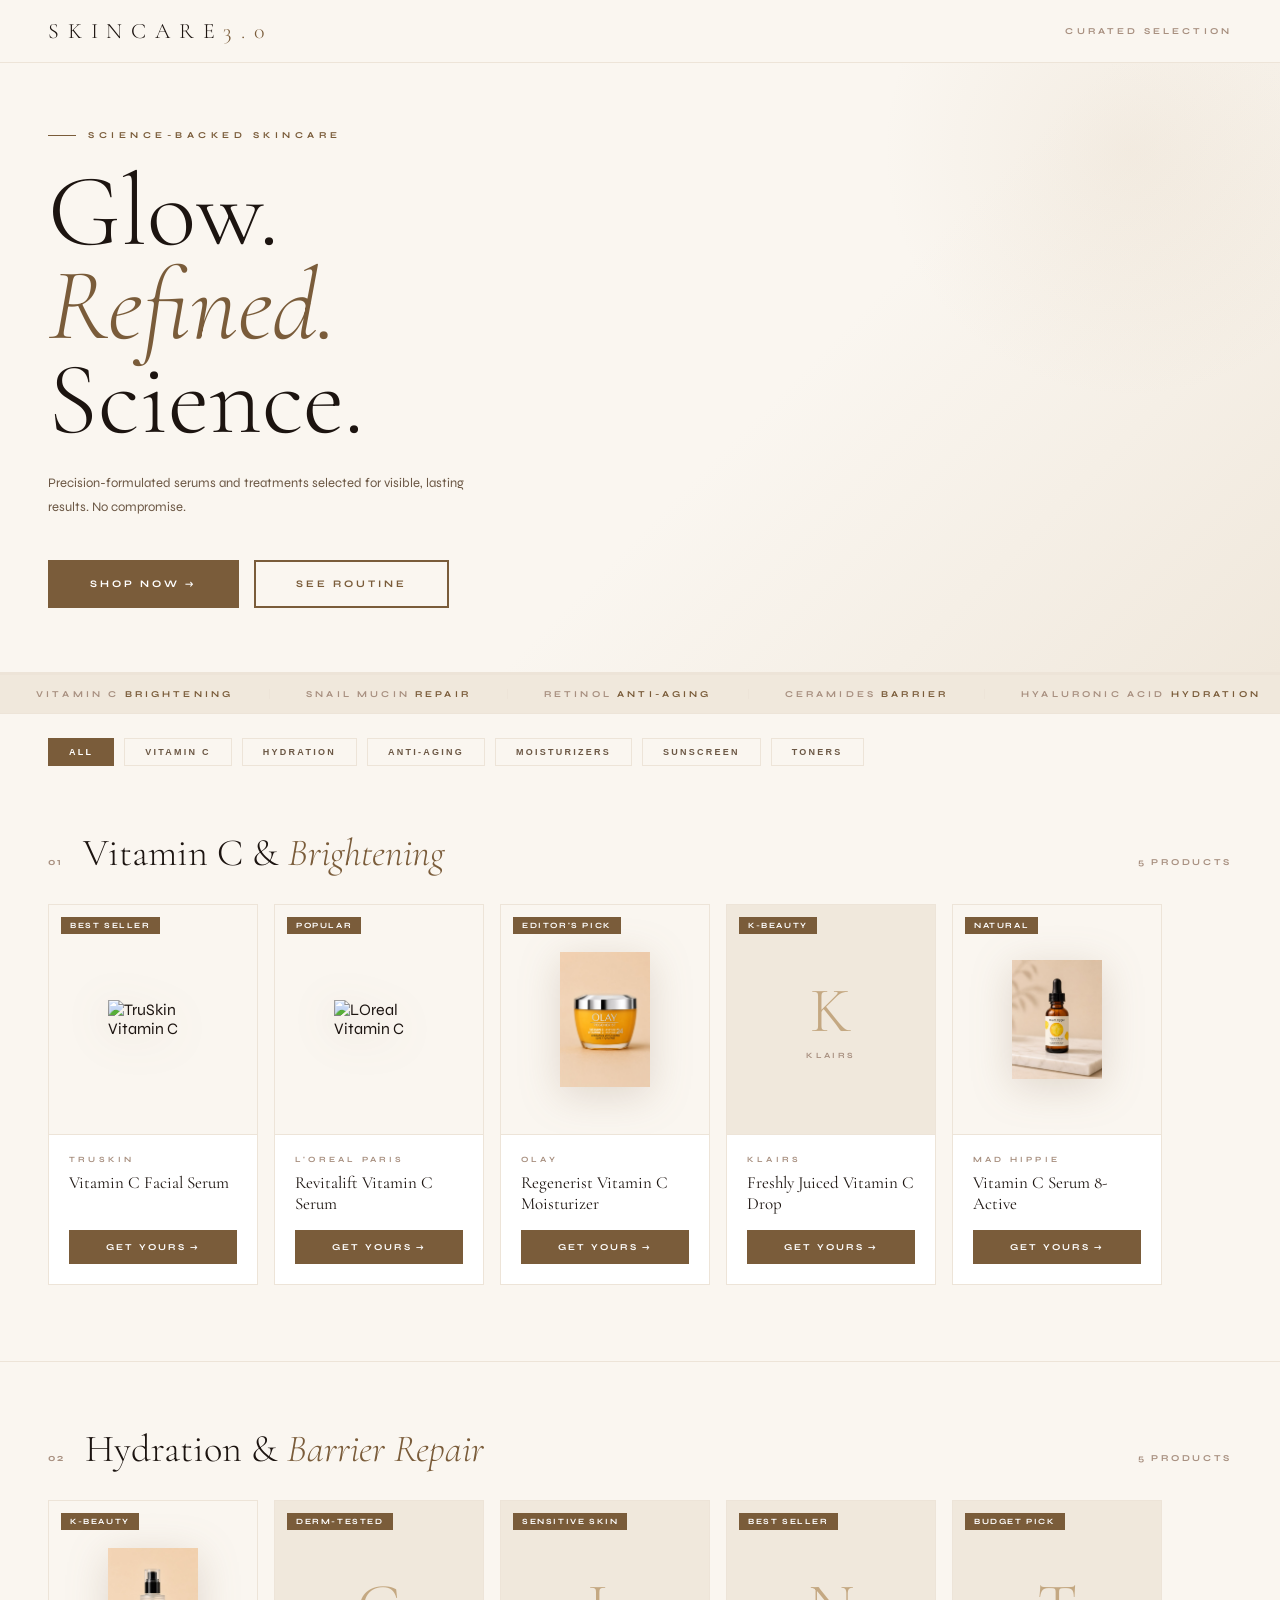
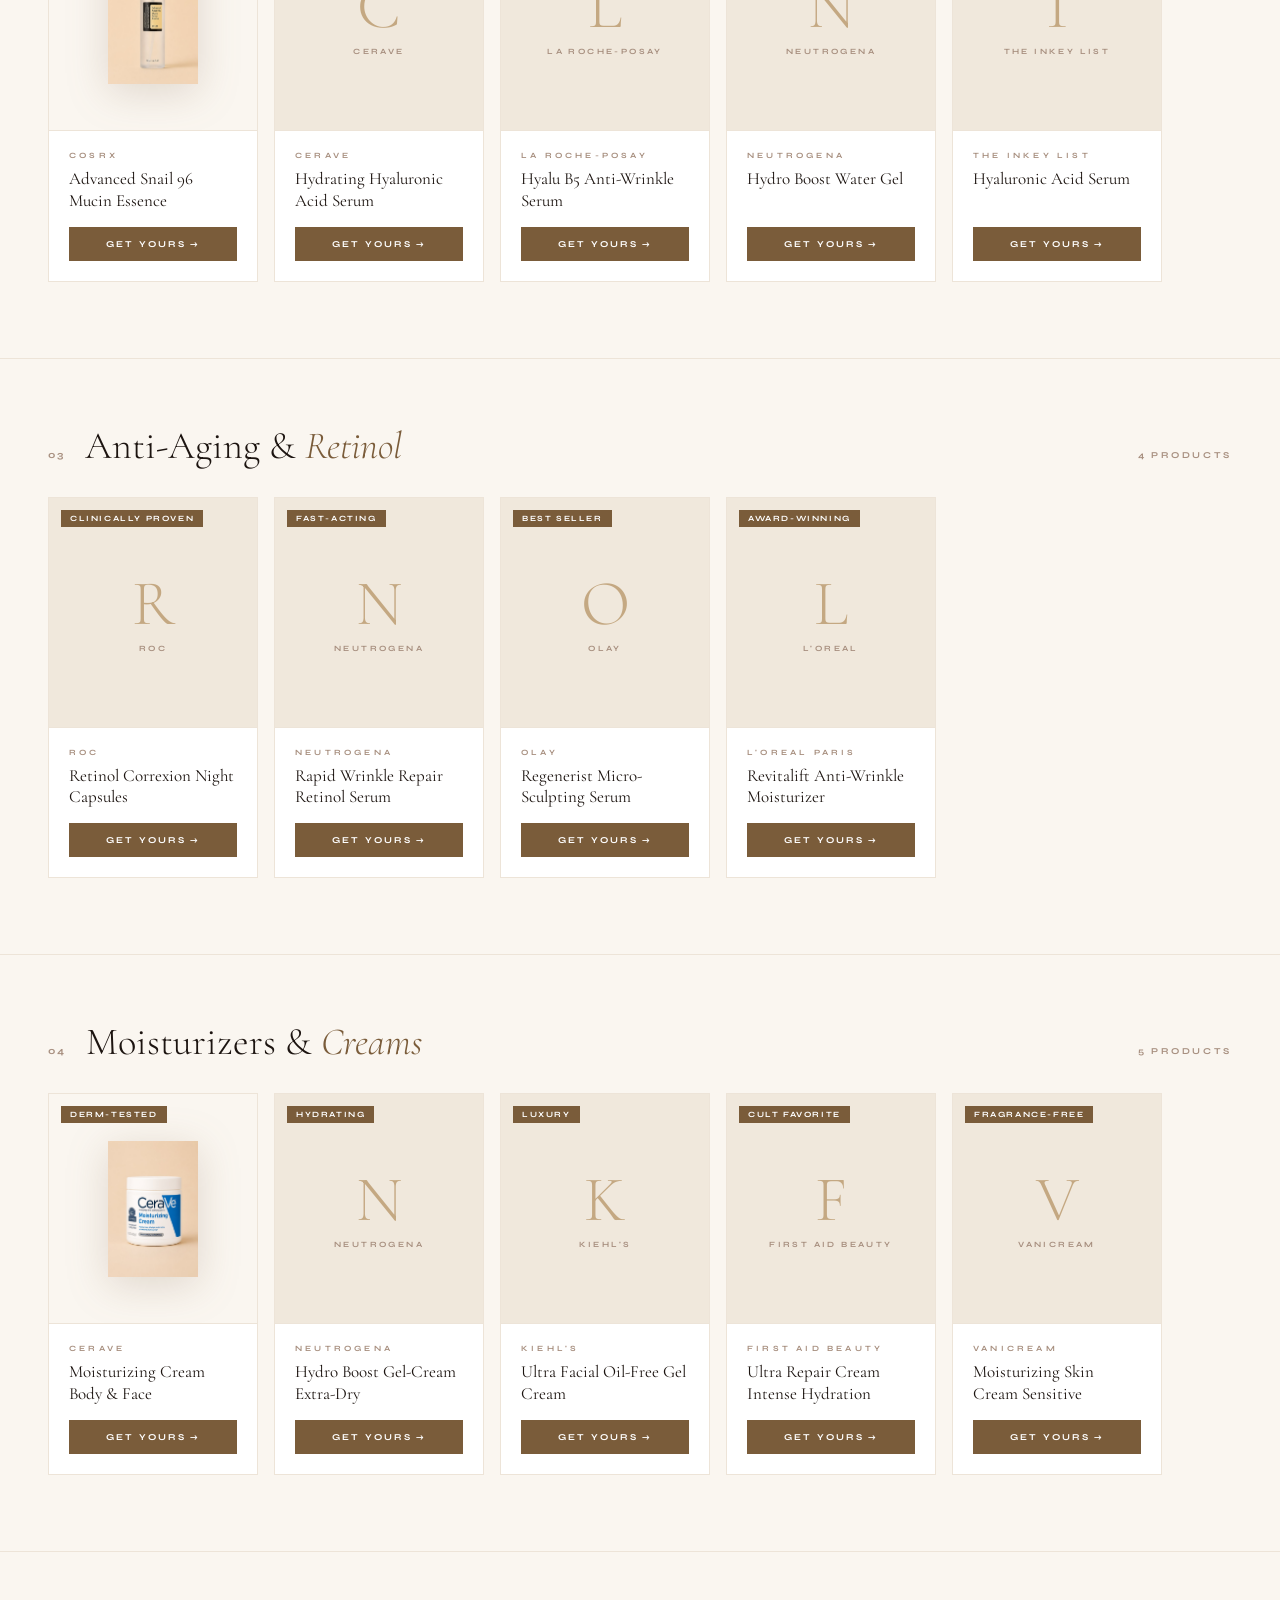
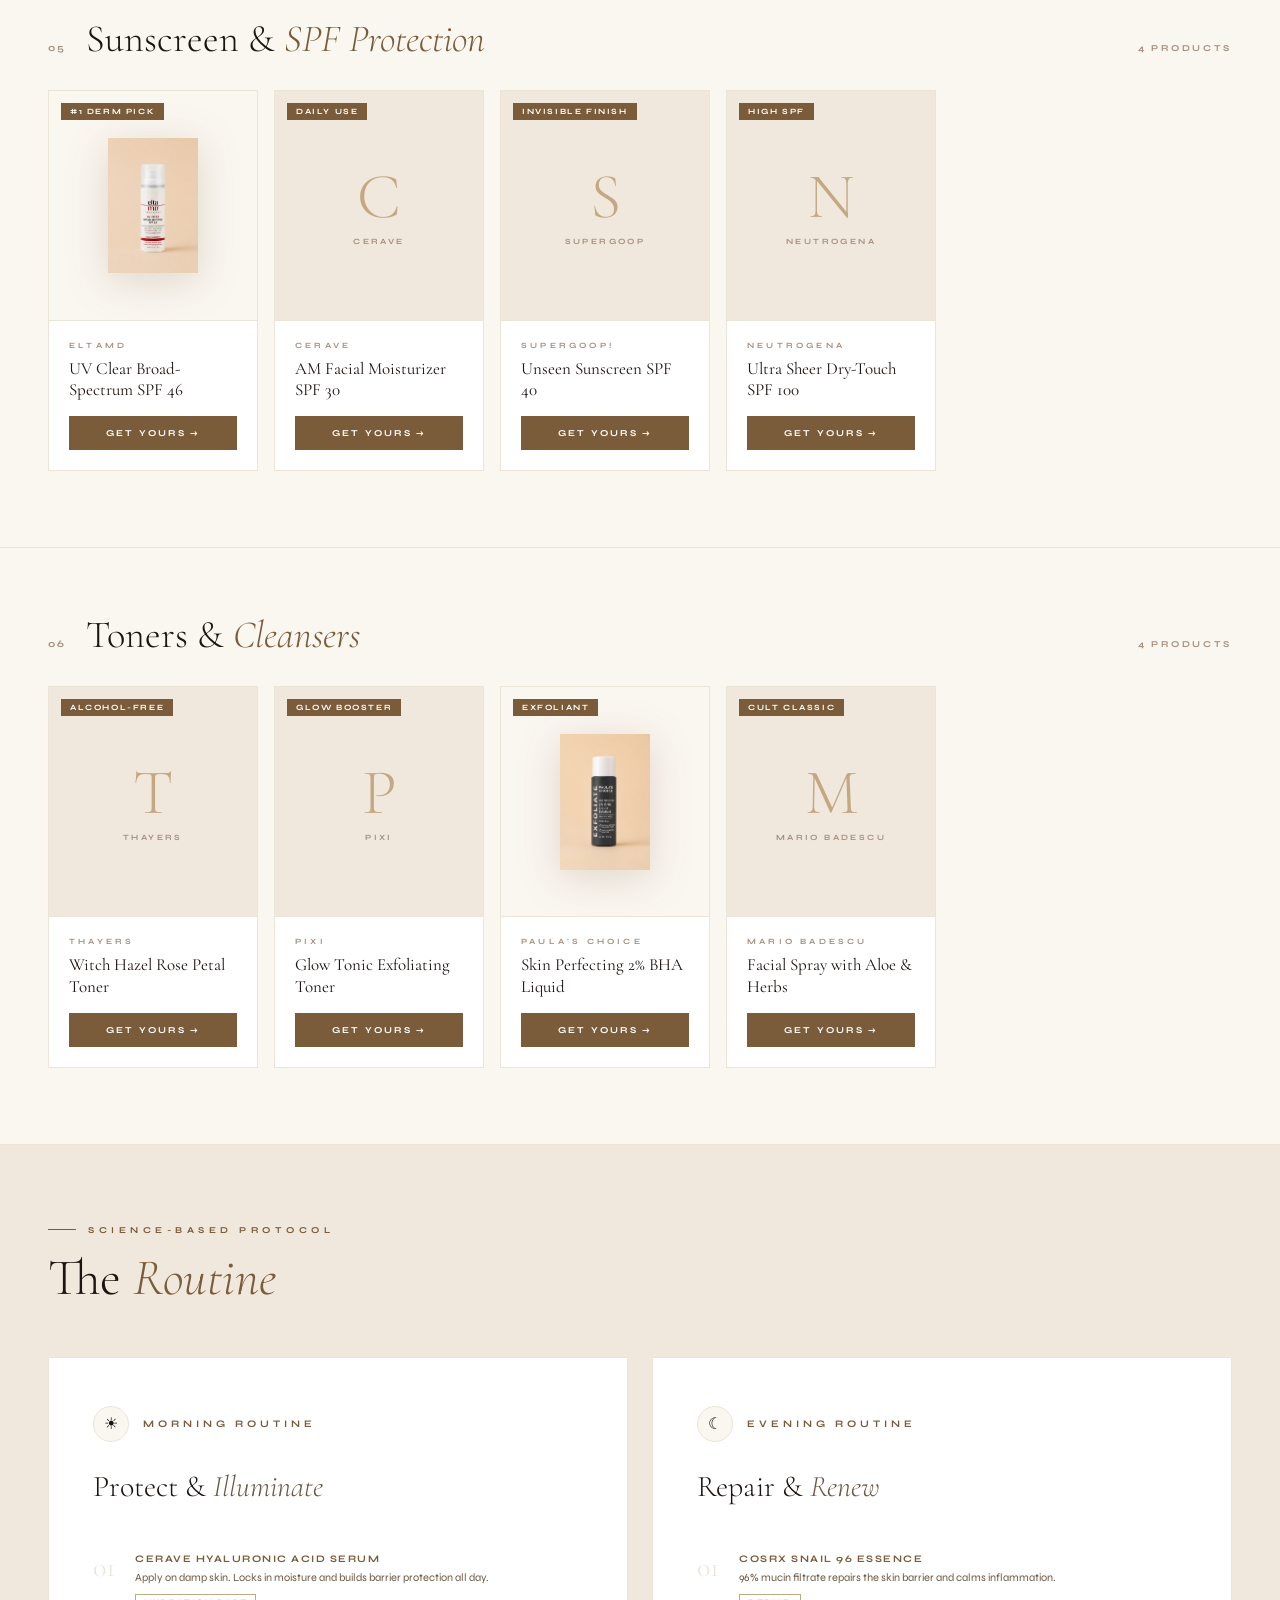
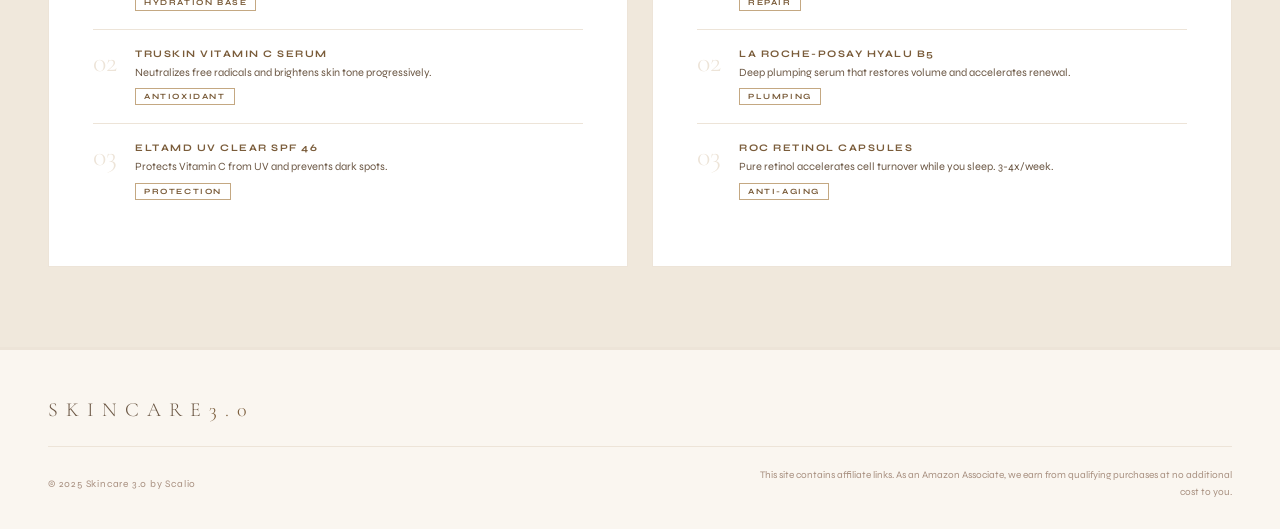
==== commit 2ca0c4d8: "Update index.html" ====
--- a/index.html
+++ b/index.html
@@ -47,7 +47,6 @@
 </div></div>
 
 <div id="products">
-
 <div class="filter-bar">
   <button class="filter-btn active" data-filter="all">All</button>
   <button class="filter-btn" data-filter="vitaminc">Vitamin C</button>
@@ -62,11 +61,11 @@
 <section class="cat-section reveal" data-cat="vitaminc">
   <div class="cat-head"><span class="cat-num">01</span><h2 class="cat-title">Vitamin C &amp; <em>Brightening</em></h2><span class="cat-count">5 products</span></div>
   <div class="scroll-row">
-    <div class="pc"><div class="pc-img"><span class="pc-tag">Best Seller</span><img src="https://i.ibb.co/tPLKh1fF/29670081e0df4119e81d4464268f8cd6.jpg" alt="TruSkin Vitamin C"/></div><div class="pc-body"><p class="pc-brand">TruSkin</p><p class="pc-name">Vitamin C Facial Serum</p><a href="https://www.amazon.com/dp/B01EKUBU5Y?tag=skincarede049-20" target="_blank" class="pc-btn">Get Yours &rarr;</a></div></div>
-    <div class="pc"><div class="pc-img"><span class="pc-tag">Popular</span><img src="https://i.ibb.co/RkQDg9BS/32c380159f8b80c8eeea66b22facf431.jpg" alt="LOreal Vitamin C"/></div><div class="pc-body"><p class="pc-brand">L'Oreal Paris</p><p class="pc-name">Revitalift Vitamin C Serum</p><a href="https://www.amazon.com/dp/B0B645WSPG?tag=skincarede049-20" target="_blank" class="pc-btn">Get Yours &rarr;</a></div></div>
-    <div class="pc"><div class="pc-img"><span class="pc-tag">Editor's Pick</span><img src="https://i.ibb.co/Gv3fx1FH/60e29a57f351154675fd591875bc13ce.jpg" alt="Olay Vitamin C"/></div><div class="pc-body"><p class="pc-brand">Olay</p><p class="pc-name">Regenerist Vitamin C Moisturizer</p><a href="https://www.amazon.com/dp/B09CDXHG9N?tag=skincarede049-20" target="_blank" class="pc-btn">Get Yours &rarr;</a></div></div>
-    <div class="pc"><div class="pc-img"><span class="pc-tag">K-Beauty</span><img src="https://m.media-amazon.com/images/I/61j1hBi5GDL._SL1500_.jpg" alt="Klairs Vitamin C" onerror="this.style.display='none';this.parentElement.querySelector('.pc-fb').style.display='flex'"/><div class="pc-fb"><span class="fi">K</span><span class="fb">Klairs</span></div></div><div class="pc-body"><p class="pc-brand">Klairs</p><p class="pc-name">Freshly Juiced Vitamin C Drop</p><a href="https://www.amazon.com/dp/B010FOFSH0?tag=skincarede049-20" target="_blank" class="pc-btn">Get Yours &rarr;</a></div></div>
-    <div class="pc"><div class="pc-img"><span class="pc-tag">Natural</span><img src="https://i.ibb.co/DD9sYTfk/b83742393d46d0d84f39138f1b164efc.jpg" alt="Mad Hippie"/></div><div class="pc-body"><p class="pc-brand">Mad Hippie</p><p class="pc-name">Vitamin C Serum 8-Active</p><a href="https://www.amazon.com/dp/B00D8GKC2Y?tag=skincarede049-20" target="_blank" class="pc-btn">Get Yours &rarr;</a></div></div>
+    <div class="pc"><div class="pc-img"><span class="pc-tag">Best Seller</span><img src="https://vantablack461-oss.github.io/Skincare3.0-/29670081e0df4119e81d44464268f8cd6.jpg" alt="TruSkin Vitamin C" loading="lazy"/></div><div class="pc-body"><p class="pc-brand">TruSkin</p><p class="pc-name">Vitamin C Facial Serum</p><a href="https://www.amazon.com/dp/B01EKUBU5Y?tag=skincarede049-20" target="_blank" class="pc-btn">Get Yours &rarr;</a></div></div>
+    <div class="pc"><div class="pc-img"><span class="pc-tag">Popular</span><img src="https://vantablack461-oss.github.io/Skincare3.0-/32c380159f8b80c8eeeea66b22facf431.jpg" alt="LOreal Vitamin C" loading="lazy"/></div><div class="pc-body"><p class="pc-brand">L'Oreal Paris</p><p class="pc-name">Revitalift Vitamin C Serum</p><a href="https://www.amazon.com/dp/B0B645WSPG?tag=skincarede049-20" target="_blank" class="pc-btn">Get Yours &rarr;</a></div></div>
+    <div class="pc"><div class="pc-img"><span class="pc-tag">Editor's Pick</span><img src="https://vantablack461-oss.github.io/Skincare3.0-/60e29a57f351154675fd591875bc13ce.jpg" alt="Olay Vitamin C" loading="lazy"/></div><div class="pc-body"><p class="pc-brand">Olay</p><p class="pc-name">Regenerist Vitamin C Moisturizer</p><a href="https://www.amazon.com/dp/B09CDXHG9N?tag=skincarede049-20" target="_blank" class="pc-btn">Get Yours &rarr;</a></div></div>
+    <div class="pc"><div class="pc-img"><span class="pc-tag">K-Beauty</span><img src="https://vantablack461-oss.github.io/Skincare3.0-/Klairs.jpg" alt="Klairs Vitamin C" loading="lazy" onerror="this.style.display='none';this.parentElement.querySelector('.pc-fb').style.display='flex'"/><div class="pc-fb"><span class="fi">K</span><span class="fb">Klairs</span></div></div><div class="pc-body"><p class="pc-brand">Klairs</p><p class="pc-name">Freshly Juiced Vitamin C Drop</p><a href="https://www.amazon.com/dp/B010FOFSH0?tag=skincarede049-20" target="_blank" class="pc-btn">Get Yours &rarr;</a></div></div>
+    <div class="pc"><div class="pc-img"><span class="pc-tag">Natural</span><img src="https://vantablack461-oss.github.io/Skincare3.0-/Mad%20hippie" alt="Mad Hippie" loading="lazy"/></div><div class="pc-body"><p class="pc-brand">Mad Hippie</p><p class="pc-name">Vitamin C Serum 8-Active</p><a href="https://www.amazon.com/dp/B00D8GKC2Y?tag=skincarede049-20" target="_blank" class="pc-btn">Get Yours &rarr;</a></div></div>
   </div>
 </section>
 
@@ -74,11 +73,11 @@
 <section class="cat-section reveal" data-cat="hydration">
   <div class="cat-head"><span class="cat-num">02</span><h2 class="cat-title">Hydration &amp; <em>Barrier Repair</em></h2><span class="cat-count">5 products</span></div>
   <div class="scroll-row">
-    <div class="pc"><div class="pc-img"><span class="pc-tag">K-Beauty</span><img src="https://i.ibb.co/fd2rP2pm/873dc18084acd219b350c6628b840744.jpg" alt="COSRX Snail 96"/></div><div class="pc-body"><p class="pc-brand">COSRX</p><p class="pc-name">Advanced Snail 96 Mucin Essence</p><a href="https://www.amazon.com/dp/B00PBX3L7K?tag=skincarede049-20" target="_blank" class="pc-btn">Get Yours &rarr;</a></div></div>
-    <div class="pc"><div class="pc-img"><span class="pc-tag">Derm-Tested</span><img src="https://m.media-amazon.com/images/I/617UM5kGdLL._SL1500_.jpg" alt="CeraVe Hyaluronic" onerror="this.style.display='none';this.parentElement.querySelector('.pc-fb').style.display='flex'"/><div class="pc-fb"><span class="fi">C</span><span class="fb">CeraVe</span></div></div><div class="pc-body"><p class="pc-brand">CeraVe</p><p class="pc-name">Hydrating Hyaluronic Acid Serum</p><a href="https://www.amazon.com/dp/B07K3261ZD?tag=skincarede049-20" target="_blank" class="pc-btn">Get Yours &rarr;</a></div></div>
-    <div class="pc"><div class="pc-img"><span class="pc-tag">Sensitive Skin</span><img src="https://m.media-amazon.com/images/I/61eGTp9JJOL._SL1500_.jpg" alt="La Roche-Posay" onerror="this.style.display='none';this.parentElement.querySelector('.pc-fb').style.display='flex'"/><div class="pc-fb"><span class="fi">L</span><span class="fb">La Roche-Posay</span></div></div><div class="pc-body"><p class="pc-brand">La Roche-Posay</p><p class="pc-name">Hyalu B5 Anti-Wrinkle Serum</p><a href="https://www.amazon.com/dp/B083SGYDJY?tag=skincarede049-20" target="_blank" class="pc-btn">Get Yours &rarr;</a></div></div>
-    <div class="pc"><div class="pc-img"><span class="pc-tag">Best Seller</span><img src="https://m.media-amazon.com/images/I/71l6SLa2aaL._SL1500_.jpg" alt="Neutrogena Hydro Boost" onerror="this.style.display='none';this.parentElement.querySelector('.pc-fb').style.display='flex'"/><div class="pc-fb"><span class="fi">N</span><span class="fb">Neutrogena</span></div></div><div class="pc-body"><p class="pc-brand">Neutrogena</p><p class="pc-name">Hydro Boost Water Gel</p><a href="https://www.amazon.com/dp/B00NR1YC6G?tag=skincarede049-20" target="_blank" class="pc-btn">Get Yours &rarr;</a></div></div>
-    <div class="pc"><div class="pc-img"><span class="pc-tag">Budget Pick</span><img src="https://m.media-amazon.com/images/I/71kEumijzVL._SL1500_.jpg" alt="The Inkey List" onerror="this.style.display='none';this.parentElement.querySelector('.pc-fb').style.display='flex'"/><div class="pc-fb"><span class="fi">T</span><span class="fb">The Inkey List</span></div></div><div class="pc-body"><p class="pc-brand">The Inkey List</p><p class="pc-name">Hyaluronic Acid Serum</p><a href="https://www.amazon.com/dp/B07GL7XD64?tag=skincarede049-20" target="_blank" class="pc-btn">Get Yours &rarr;</a></div></div>
+    <div class="pc"><div class="pc-img"><span class="pc-tag">K-Beauty</span><img src="https://vantablack461-oss.github.io/Skincare3.0-/873dc18084acd219b350c6628b840744.jpg" alt="COSRX Snail 96" loading="lazy"/></div><div class="pc-body"><p class="pc-brand">COSRX</p><p class="pc-name">Advanced Snail 96 Mucin Essence</p><a href="https://www.amazon.com/dp/B00PBX3L7K?tag=skincarede049-20" target="_blank" class="pc-btn">Get Yours &rarr;</a></div></div>
+    <div class="pc"><div class="pc-img"><span class="pc-tag">Derm-Tested</span><img src="https://vantablack461-oss.github.io/Skincare3.0-/cerave-hyaluronic.jpg" alt="CeraVe Hyaluronic" loading="lazy" onerror="this.style.display='none';this.parentElement.querySelector('.pc-fb').style.display='flex'"/><div class="pc-fb"><span class="fi">C</span><span class="fb">CeraVe</span></div></div><div class="pc-body"><p class="pc-brand">CeraVe</p><p class="pc-name">Hydrating Hyaluronic Acid Serum</p><a href="https://www.amazon.com/dp/B07K3261ZD?tag=skincarede049-20" target="_blank" class="pc-btn">Get Yours &rarr;</a></div></div>
+    <div class="pc"><div class="pc-img"><span class="pc-tag">Sensitive Skin</span><img src="https://vantablack461-oss.github.io/Skincare3.0-/laroche-hyalu.jpg" alt="La Roche-Posay" loading="lazy" onerror="this.style.display='none';this.parentElement.querySelector('.pc-fb').style.display='flex'"/><div class="pc-fb"><span class="fi">L</span><span class="fb">La Roche-Posay</span></div></div><div class="pc-body"><p class="pc-brand">La Roche-Posay</p><p class="pc-name">Hyalu B5 Anti-Wrinkle Serum</p><a href="https://www.amazon.com/dp/B083SGYDJY?tag=skincarede049-20" target="_blank" class="pc-btn">Get Yours &rarr;</a></div></div>
+    <div class="pc"><div class="pc-img"><span class="pc-tag">Best Seller</span><img src="https://vantablack461-oss.github.io/Skincare3.0-/neutrogena-hydroboost.jpg" alt="Neutrogena Hydro Boost" loading="lazy" onerror="this.style.display='none';this.parentElement.querySelector('.pc-fb').style.display='flex'"/><div class="pc-fb"><span class="fi">N</span><span class="fb">Neutrogena</span></div></div><div class="pc-body"><p class="pc-brand">Neutrogena</p><p class="pc-name">Hydro Boost Water Gel</p><a href="https://www.amazon.com/dp/B00NR1YC6G?tag=skincarede049-20" target="_blank" class="pc-btn">Get Yours &rarr;</a></div></div>
+    <div class="pc"><div class="pc-img"><span class="pc-tag">Budget Pick</span><img src="https://vantablack461-oss.github.io/Skincare3.0-/inkey-hyaluronic.jpg" alt="The Inkey List" loading="lazy" onerror="this.style.display='none';this.parentElement.querySelector('.pc-fb').style.display='flex'"/><div class="pc-fb"><span class="fi">T</span><span class="fb">The Inkey List</span></div></div><div class="pc-body"><p class="pc-brand">The Inkey List</p><p class="pc-name">Hyaluronic Acid Serum</p><a href="https://www.amazon.com/dp/B07GL7XD64?tag=skincarede049-20" target="_blank" class="pc-btn">Get Yours &rarr;</a></div></div>
   </div>
 </section>
 
@@ -86,10 +85,10 @@
 <section class="cat-section reveal" data-cat="antiaging">
   <div class="cat-head"><span class="cat-num">03</span><h2 class="cat-title">Anti-Aging &amp; <em>Retinol</em></h2><span class="cat-count">4 products</span></div>
   <div class="scroll-row">
-    <div class="pc"><div class="pc-img"><span class="pc-tag">Clinically Proven</span><img src="https://m.media-amazon.com/images/I/71w7AZKN87L._SL1500_.jpg" alt="RoC Retinol" onerror="this.style.display='none';this.parentElement.querySelector('.pc-fb').style.display='flex'"/><div class="pc-fb"><span class="fi">R</span><span class="fb">RoC</span></div></div><div class="pc-body"><p class="pc-brand">RoC</p><p class="pc-name">Retinol Correxion Night Capsules</p><a href="https://www.amazon.com/dp/B088419TZG?tag=skincarede049-20" target="_blank" class="pc-btn">Get Yours &rarr;</a></div></div>
-    <div class="pc"><div class="pc-img"><span class="pc-tag">Fast-Acting</span><img src="https://m.media-amazon.com/images/I/71tJHSGj5BL._SL1500_.jpg" alt="Neutrogena Retinol" onerror="this.style.display='none';this.parentElement.querySelector('.pc-fb').style.display='flex'"/><div class="pc-fb"><span class="fi">N</span><span class="fb">Neutrogena</span></div></div><div class="pc-body"><p class="pc-brand">Neutrogena</p><p class="pc-name">Rapid Wrinkle Repair Retinol Serum</p><a href="https://www.amazon.com/dp/B01HOHBS6G?tag=skincarede049-20" target="_blank" class="pc-btn">Get Yours &rarr;</a></div></div>
-    <div class="pc"><div class="pc-img"><span class="pc-tag">Best Seller</span><img src="https://m.media-amazon.com/images/I/71Y0ZDilkUL._SL1500_.jpg" alt="Olay Regenerist" onerror="this.style.display='none';this.parentElement.querySelector('.pc-fb').style.display='flex'"/><div class="pc-fb"><span class="fi">O</span><span class="fb">Olay</span></div></div><div class="pc-body"><p class="pc-brand">Olay</p><p class="pc-name">Regenerist Micro-Sculpting Serum</p><a href="https://www.amazon.com/dp/B007M81B4M?tag=skincarede049-20" target="_blank" class="pc-btn">Get Yours &rarr;</a></div></div>
-    <div class="pc"><div class="pc-img"><span class="pc-tag">Award-Winning</span><img src="https://m.media-amazon.com/images/I/71fV6VQASJL._SL1500_.jpg" alt="LOreal Revitalift" onerror="this.style.display='none';this.parentElement.querySelector('.pc-fb').style.display='flex'"/><div class="pc-fb"><span class="fi">L</span><span class="fb">L'Oreal</span></div></div><div class="pc-body"><p class="pc-brand">L'Oreal Paris</p><p class="pc-name">Revitalift Anti-Wrinkle Moisturizer</p><a href="https://www.amazon.com/dp/B000KONYJK?tag=skincarede049-20" target="_blank" class="pc-btn">Get Yours &rarr;</a></div></div>
+    <div class="pc"><div class="pc-img"><span class="pc-tag">Clinically Proven</span><img src="https://vantablack461-oss.github.io/Skincare3.0-/roc-retinol.jpg" alt="RoC Retinol" loading="lazy" onerror="this.style.display='none';this.parentElement.querySelector('.pc-fb').style.display='flex'"/><div class="pc-fb"><span class="fi">R</span><span class="fb">RoC</span></div></div><div class="pc-body"><p class="pc-brand">RoC</p><p class="pc-name">Retinol Correxion Night Capsules</p><a href="https://www.amazon.com/dp/B088419TZG?tag=skincarede049-20" target="_blank" class="pc-btn">Get Yours &rarr;</a></div></div>
+    <div class="pc"><div class="pc-img"><span class="pc-tag">Fast-Acting</span><img src="https://vantablack461-oss.github.io/Skincare3.0-/neutrogena-retinol.jpg" alt="Neutrogena Retinol" loading="lazy" onerror="this.style.display='none';this.parentElement.querySelector('.pc-fb').style.display='flex'"/><div class="pc-fb"><span class="fi">N</span><span class="fb">Neutrogena</span></div></div><div class="pc-body"><p class="pc-brand">Neutrogena</p><p class="pc-name">Rapid Wrinkle Repair Retinol Serum</p><a href="https://www.amazon.com/dp/B01HOHBS6G?tag=skincarede049-20" target="_blank" class="pc-btn">Get Yours &rarr;</a></div></div>
+    <div class="pc"><div class="pc-img"><span class="pc-tag">Best Seller</span><img src="https://vantablack461-oss.github.io/Skincare3.0-/olay-microsculpting.jpg" alt="Olay Regenerist" loading="lazy" onerror="this.style.display='none';this.parentElement.querySelector('.pc-fb').style.display='flex'"/><div class="pc-fb"><span class="fi">O</span><span class="fb">Olay</span></div></div><div class="pc-body"><p class="pc-brand">Olay</p><p class="pc-name">Regenerist Micro-Sculpting Serum</p><a href="https://www.amazon.com/dp/B007M81B4M?tag=skincarede049-20" target="_blank" class="pc-btn">Get Yours &rarr;</a></div></div>
+    <div class="pc"><div class="pc-img"><span class="pc-tag">Award-Winning</span><img src="https://vantablack461-oss.github.io/Skincare3.0-/loreal-revitalift-antiwrinkle.jpg" alt="LOreal Revitalift" loading="lazy" onerror="this.style.display='none';this.parentElement.querySelector('.pc-fb').style.display='flex'"/><div class="pc-fb"><span class="fi">L</span><span class="fb">L'Oreal</span></div></div><div class="pc-body"><p class="pc-brand">L'Oreal Paris</p><p class="pc-name">Revitalift Anti-Wrinkle Moisturizer</p><a href="https://www.amazon.com/dp/B000KONYJK?tag=skincarede049-20" target="_blank" class="pc-btn">Get Yours &rarr;</a></div></div>
   </div>
 </section>
 
@@ -97,11 +96,11 @@
 <section class="cat-section reveal" data-cat="moisturizers">
   <div class="cat-head"><span class="cat-num">04</span><h2 class="cat-title">Moisturizers &amp; <em>Creams</em></h2><span class="cat-count">5 products</span></div>
   <div class="scroll-row">
-    <div class="pc"><div class="pc-img"><span class="pc-tag">Derm-Tested</span><img src="https://i.ibb.co/4Rnb0VP2/5904bc158ed13a452deb8669ab69cff5.jpg" alt="CeraVe Cream"/></div><div class="pc-body"><p class="pc-brand">CeraVe</p><p class="pc-name">Moisturizing Cream Body &amp; Face</p><a href="https://www.amazon.com/dp/B0BTX1V469?tag=skincarede049-20" target="_blank" class="pc-btn">Get Yours &rarr;</a></div></div>
-    <div class="pc"><div class="pc-img"><span class="pc-tag">Hydrating</span><img src="https://m.media-amazon.com/images/I/71gLRHf2VjL._SL1500_.jpg" alt="Neutrogena Hydro Boost Cream" onerror="this.style.display='none';this.parentElement.querySelector('.pc-fb').style.display='flex'"/><div class="pc-fb"><span class="fi">N</span><span class="fb">Neutrogena</span></div></div><div class="pc-body"><p class="pc-brand">Neutrogena</p><p class="pc-name">Hydro Boost Gel-Cream Extra-Dry</p><a href="https://www.amazon.com/dp/B0CX3CCJWV?tag=skincarede049-20" target="_blank" class="pc-btn">Get Yours &rarr;</a></div></div>
-    <div class="pc"><div class="pc-img"><span class="pc-tag">Luxury</span><img src="https://m.media-amazon.com/images/I/81gbVSSHDoL._SL1500_.jpg" alt="Kiehls" onerror="this.style.display='none';this.parentElement.querySelector('.pc-fb').style.display='flex'"/><div class="pc-fb"><span class="fi">K</span><span class="fb">Kiehl's</span></div></div><div class="pc-body"><p class="pc-brand">Kiehl's</p><p class="pc-name">Ultra Facial Oil-Free Gel Cream</p><a href="https://www.amazon.com/dp/B00A68GOSS?tag=skincarede049-20" target="_blank" class="pc-btn">Get Yours &rarr;</a></div></div>
-    <div class="pc"><div class="pc-img"><span class="pc-tag">Cult Favorite</span><img src="https://m.media-amazon.com/images/I/71RJn1WAQOL._SL1500_.jpg" alt="First Aid Beauty" onerror="this.style.display='none';this.parentElement.querySelector('.pc-fb').style.display='flex'"/><div class="pc-fb"><span class="fi">F</span><span class="fb">First Aid Beauty</span></div></div><div class="pc-body"><p class="pc-brand">First Aid Beauty</p><p class="pc-name">Ultra Repair Cream Intense Hydration</p><a href="https://www.amazon.com/dp/B0FY3Q2F2M?tag=skincarede049-20" target="_blank" class="pc-btn">Get Yours &rarr;</a></div></div>
-    <div class="pc"><div class="pc-img"><span class="pc-tag">Fragrance-Free</span><img src="https://m.media-amazon.com/images/I/71q4rlv5lPL._SL1500_.jpg" alt="Vanicream" onerror="this.style.display='none';this.parentElement.querySelector('.pc-fb').style.display='flex'"/><div class="pc-fb"><span class="fi">V</span><span class="fb">Vanicream</span></div></div><div class="pc-body"><p class="pc-brand">Vanicream</p><p class="pc-name">Moisturizing Skin Cream Sensitive</p><a href="https://www.amazon.com/dp/B000NWGCZ2?tag=skincarede049-20" target="_blank" class="pc-btn">Get Yours &rarr;</a></div></div>
+    <div class="pc"><div class="pc-img"><span class="pc-tag">Derm-Tested</span><img src="https://vantablack461-oss.github.io/Skincare3.0-/5904bc158ed13a452deb8669ab69cff5.jpg" alt="CeraVe Cream" loading="lazy"/></div><div class="pc-body"><p class="pc-brand">CeraVe</p><p class="pc-name">Moisturizing Cream Body &amp; Face</p><a href="https://www.amazon.com/dp/B0BTX1V469?tag=skincarede049-20" target="_blank" class="pc-btn">Get Yours &rarr;</a></div></div>
+    <div class="pc"><div class="pc-img"><span class="pc-tag">Hydrating</span><img src="https://vantablack461-oss.github.io/Skincare3.0-/neutrogena-hydroboost-cream.jpg" alt="Neutrogena Hydro Boost Cream" loading="lazy" onerror="this.style.display='none';this.parentElement.querySelector('.pc-fb').style.display='flex'"/><div class="pc-fb"><span class="fi">N</span><span class="fb">Neutrogena</span></div></div><div class="pc-body"><p class="pc-brand">Neutrogena</p><p class="pc-name">Hydro Boost Gel-Cream Extra-Dry</p><a href="https://www.amazon.com/dp/B0CX3CCJWV?tag=skincarede049-20" target="_blank" class="pc-btn">Get Yours &rarr;</a></div></div>
+    <div class="pc"><div class="pc-img"><span class="pc-tag">Luxury</span><img src="https://vantablack461-oss.github.io/Skincare3.0-/kiehls-gel-cream.jpg" alt="Kiehls" loading="lazy" onerror="this.style.display='none';this.parentElement.querySelector('.pc-fb').style.display='flex'"/><div class="pc-fb"><span class="fi">K</span><span class="fb">Kiehl's</span></div></div><div class="pc-body"><p class="pc-brand">Kiehl's</p><p class="pc-name">Ultra Facial Oil-Free Gel Cream</p><a href="https://www.amazon.com/dp/B00A68GOSS?tag=skincarede049-20" target="_blank" class="pc-btn">Get Yours &rarr;</a></div></div>
+    <div class="pc"><div class="pc-img"><span class="pc-tag">Cult Favorite</span><img src="https://vantablack461-oss.github.io/Skincare3.0-/firstaidbeauty.jpg" alt="First Aid Beauty" loading="lazy" onerror="this.style.display='none';this.parentElement.querySelector('.pc-fb').style.display='flex'"/><div class="pc-fb"><span class="fi">F</span><span class="fb">First Aid Beauty</span></div></div><div class="pc-body"><p class="pc-brand">First Aid Beauty</p><p class="pc-name">Ultra Repair Cream Intense Hydration</p><a href="https://www.amazon.com/dp/B0FY3Q2F2M?tag=skincarede049-20" target="_blank" class="pc-btn">Get Yours &rarr;</a></div></div>
+    <div class="pc"><div class="pc-img"><span class="pc-tag">Fragrance-Free</span><img src="https://vantablack461-oss.github.io/Skincare3.0-/vanicream.jpg" alt="Vanicream" loading="lazy" onerror="this.style.display='none';this.parentElement.querySelector('.pc-fb').style.display='flex'"/><div class="pc-fb"><span class="fi">V</span><span class="fb">Vanicream</span></div></div><div class="pc-body"><p class="pc-brand">Vanicream</p><p class="pc-name">Moisturizing Skin Cream Sensitive</p><a href="https://www.amazon.com/dp/B000NWGCZ2?tag=skincarede049-20" target="_blank" class="pc-btn">Get Yours &rarr;</a></div></div>
   </div>
 </section>
 
@@ -109,24 +108,23 @@
 <section class="cat-section reveal" data-cat="sunscreen">
   <div class="cat-head"><span class="cat-num">05</span><h2 class="cat-title">Sunscreen &amp; <em>SPF Protection</em></h2><span class="cat-count">4 products</span></div>
   <div class="scroll-row">
-    <div class="pc"><div class="pc-img"><span class="pc-tag">#1 Derm Pick</span><img src="https://i.ibb.co/gx8KF9v/3fd3be298658a0fbfb94a515eff3512a.jpg" alt="EltaMD"/></div><div class="pc-body"><p class="pc-brand">EltaMD</p><p class="pc-name">UV Clear Broad-Spectrum SPF 46</p><a href="https://www.amazon.com/dp/B002MSN3QQ?tag=skincarede049-20" target="_blank" class="pc-btn">Get Yours &rarr;</a></div></div>
-    <div class="pc"><div class="pc-img"><span class="pc-tag">Daily Use</span><img src="https://m.media-amazon.com/images/I/71VKxzJNniL._SL1500_.jpg" alt="CeraVe AM SPF" onerror="this.style.display='none';this.parentElement.querySelector('.pc-fb').style.display='flex'"/><div class="pc-fb"><span class="fi">C</span><span class="fb">CeraVe</span></div></div><div class="pc-body"><p class="pc-brand">CeraVe</p><p class="pc-name">AM Facial Moisturizer SPF 30</p><a href="https://www.amazon.com/dp/B00F97FHAW?tag=skincarede049-20" target="_blank" class="pc-btn">Get Yours &rarr;</a></div></div>
-    <div class="pc"><div class="pc-img"><span class="pc-tag">Invisible Finish</span><img src="https://m.media-amazon.com/images/I/71cxMUJGc4L._SL1500_.jpg" alt="Supergoop" onerror="this.style.display='none';this.parentElement.querySelector('.pc-fb').style.display='flex'"/><div class="pc-fb"><span class="fi">S</span><span class="fb">Supergoop</span></div></div><div class="pc-body"><p class="pc-brand">Supergoop!</p><p class="pc-name">Unseen Sunscreen SPF 40</p><a href="https://www.amazon.com/dp/B0C2DCVDVX?tag=skincarede049-20" target="_blank" class="pc-btn">Get Yours &rarr;</a></div></div>
-    <div class="pc"><div class="pc-img"><span class="pc-tag">High SPF</span><img src="https://m.media-amazon.com/images/I/71-LVbYv0tL._SL1500_.jpg" alt="Neutrogena SPF 100" onerror="this.style.display='none';this.parentElement.querySelector('.pc-fb').style.display='flex'"/><div class="pc-fb"><span class="fi">N</span><span class="fb">Neutrogena</span></div></div><div class="pc-body"><p class="pc-brand">Neutrogena</p><p class="pc-name">Ultra Sheer Dry-Touch SPF 100</p><a href="https://www.amazon.com/dp/B0FPNZXRGZ?tag=skincarede049-20" target="_blank" class="pc-btn">Get Yours &rarr;</a></div></div>
+    <div class="pc"><div class="pc-img"><span class="pc-tag">#1 Derm Pick</span><img src="https://vantablack461-oss.github.io/Skincare3.0-/3fd3be298658a0fbfb94a515eff3512a.jpg" alt="EltaMD" loading="lazy"/></div><div class="pc-body"><p class="pc-brand">EltaMD</p><p class="pc-name">UV Clear Broad-Spectrum SPF 46</p><a href="https://www.amazon.com/dp/B002MSN3QQ?tag=skincarede049-20" target="_blank" class="pc-btn">Get Yours &rarr;</a></div></div>
+    <div class="pc"><div class="pc-img"><span class="pc-tag">Daily Use</span><img src="https://vantablack461-oss.github.io/Skincare3.0-/cerave-am-spf.jpg" alt="CeraVe AM SPF" loading="lazy" onerror="this.style.display='none';this.parentElement.querySelector('.pc-fb').style.display='flex'"/><div class="pc-fb"><span class="fi">C</span><span class="fb">CeraVe</span></div></div><div class="pc-body"><p class="pc-brand">CeraVe</p><p class="pc-name">AM Facial Moisturizer SPF 30</p><a href="https://www.amazon.com/dp/B00F97FHAW?tag=skincarede049-20" target="_blank" class="pc-btn">Get Yours &rarr;</a></div></div>
+    <div class="pc"><div class="pc-img"><span class="pc-tag">Invisible Finish</span><img src="https://vantablack461-oss.github.io/Skincare3.0-/supergoop.jpg" alt="Supergoop" loading="lazy" onerror="this.style.display='none';this.parentElement.querySelector('.pc-fb').style.display='flex'"/><div class="pc-fb"><span class="fi">S</span><span class="fb">Supergoop</span></div></div><div class="pc-body"><p class="pc-brand">Supergoop!</p><p class="pc-name">Unseen Sunscreen SPF 40</p><a href="https://www.amazon.com/dp/B0C2DCVDVX?tag=skincarede049-20" target="_blank" class="pc-btn">Get Yours &rarr;</a></div></div>
+    <div class="pc"><div class="pc-img"><span class="pc-tag">High SPF</span><img src="https://vantablack461-oss.github.io/Skincare3.0-/neutrogena-spf100.jpg" alt="Neutrogena SPF 100" loading="lazy" onerror="this.style.display='none';this.parentElement.querySelector('.pc-fb').style.display='flex'"/><div class="pc-fb"><span class="fi">N</span><span class="fb">Neutrogena</span></div></div><div class="pc-body"><p class="pc-brand">Neutrogena</p><p class="pc-name">Ultra Sheer Dry-Touch SPF 100</p><a href="https://www.amazon.com/dp/B0FPNZXRGZ?tag=skincarede049-20" target="_blank" class="pc-btn">Get Yours &rarr;</a></div></div>
   </div>
 </section>
 
-<!-- CAT 06 : TONERS & CLEANSERS -->
+<!-- CAT 06 : TONERS -->
 <section class="cat-section reveal" data-cat="toners">
   <div class="cat-head"><span class="cat-num">06</span><h2 class="cat-title">Toners &amp; <em>Cleansers</em></h2><span class="cat-count">4 products</span></div>
   <div class="scroll-row">
-    <div class="pc"><div class="pc-img"><span class="pc-tag">Alcohol-Free</span><img src="https://m.media-amazon.com/images/I/71tFNaGVdnL._SL1500_.jpg" alt="Thayers Toner" onerror="this.style.display='none';this.parentElement.querySelector('.pc-fb').style.display='flex'"/><div class="pc-fb"><span class="fi">T</span><span class="fb">Thayers</span></div></div><div class="pc-body"><p class="pc-brand">Thayers</p><p class="pc-name">Witch Hazel Rose Petal Toner</p><a href="https://www.amazon.com/dp/B007HD570Q?tag=skincarede049-20" target="_blank" class="pc-btn">Get Yours &rarr;</a></div></div>
-    <div class="pc"><div class="pc-img"><span class="pc-tag">Glow Booster</span><img src="https://m.media-amazon.com/images/I/71FLDEFqJNL._SL1500_.jpg" alt="Pixi Glow Tonic" onerror="this.style.display='none';this.parentElement.querySelector('.pc-fb').style.display='flex'"/><div class="pc-fb"><span class="fi">P</span><span class="fb">Pixi</span></div></div><div class="pc-body"><p class="pc-brand">Pixi</p><p class="pc-name">Glow Tonic Exfoliating Toner</p><a href="https://www.amazon.com/dp/B072JKKXW2?tag=skincarede049-20" target="_blank" class="pc-btn">Get Yours &rarr;</a></div></div>
-    <div class="pc"><div class="pc-img"><span class="pc-tag">Exfoliant</span><img src="https://i.ibb.co/fzNGJg3Y/8cfb6fb328bc6ef8d8ce91e6af2fce8a.jpg" alt="Paulas Choice BHA"/></div><div class="pc-body"><p class="pc-brand">Paula's Choice</p><p class="pc-name">Skin Perfecting 2% BHA Liquid</p><a href="https://www.amazon.com/dp/B0GWKBL3V9?tag=skincarede049-20" target="_blank" class="pc-btn">Get Yours &rarr;</a></div></div>
-    <div class="pc"><div class="pc-img"><span class="pc-tag">Cult Classic</span><img src="https://m.media-amazon.com/images/I/71JKWN8I2AL._SL1500_.jpg" alt="Mario Badescu" onerror="this.style.display='none';this.parentElement.querySelector('.pc-fb').style.display='flex'"/><div class="pc-fb"><span class="fi">M</span><span class="fb">Mario Badescu</span></div></div><div class="pc-body"><p class="pc-brand">Mario Badescu</p><p class="pc-name">Facial Spray with Aloe &amp; Herbs</p><a href="https://www.amazon.com/dp/B00172O9NO?tag=skincarede049-20" target="_blank" class="pc-btn">Get Yours &rarr;</a></div></div>
+    <div class="pc"><div class="pc-img"><span class="pc-tag">Alcohol-Free</span><img src="https://vantablack461-oss.github.io/Skincare3.0-/thayers.jpg" alt="Thayers Toner" loading="lazy" onerror="this.style.display='none';this.parentElement.querySelector('.pc-fb').style.display='flex'"/><div class="pc-fb"><span class="fi">T</span><span class="fb">Thayers</span></div></div><div class="pc-body"><p class="pc-brand">Thayers</p><p class="pc-name">Witch Hazel Rose Petal Toner</p><a href="https://www.amazon.com/dp/B007HD570Q?tag=skincarede049-20" target="_blank" class="pc-btn">Get Yours &rarr;</a></div></div>
+    <div class="pc"><div class="pc-img"><span class="pc-tag">Glow Booster</span><img src="https://vantablack461-oss.github.io/Skincare3.0-/pixi-glow.jpg" alt="Pixi Glow Tonic" loading="lazy" onerror="this.style.display='none';this.parentElement.querySelector('.pc-fb').style.display='flex'"/><div class="pc-fb"><span class="fi">P</span><span class="fb">Pixi</span></div></div><div class="pc-body"><p class="pc-brand">Pixi</p><p class="pc-name">Glow Tonic Exfoliating Toner</p><a href="https://www.amazon.com/dp/B072JKKXW2?tag=skincarede049-20" target="_blank" class="pc-btn">Get Yours &rarr;</a></div></div>
+    <div class="pc"><div class="pc-img"><span class="pc-tag">Exfoliant</span><img src="https://vantablack461-oss.github.io/Skincare3.0-/8cfb6fb328bc6ef8d8ce91e6af2fce8a.jpg" alt="Paulas Choice BHA" loading="lazy"/></div><div class="pc-body"><p class="pc-brand">Paula's Choice</p><p class="pc-name">Skin Perfecting 2% BHA Liquid</p><a href="https://www.amazon.com/dp/B0GWKBL3V9?tag=skincarede049-20" target="_blank" class="pc-btn">Get Yours &rarr;</a></div></div>
+    <div class="pc"><div class="pc-img"><span class="pc-tag">Cult Classic</span><img src="https://vantablack461-oss.github.io/Skincare3.0-/mario-badescu.jpg" alt="Mario Badescu" loading="lazy" onerror="this.style.display='none';this.parentElement.querySelector('.pc-fb').style.display='flex'"/><div class="pc-fb"><span class="fi">M</span><span class="fb">Mario Badescu</span></div></div><div class="pc-body"><p class="pc-brand">Mario Badescu</p><p class="pc-name">Facial Spray with Aloe &amp; Herbs</p><a href="https://www.amazon.com/dp/B00172O9NO?tag=skincarede049-20" target="_blank" class="pc-btn">Get Yours &rarr;</a></div></div>
   </div>
 </section>
-
 </div>
 
 <section class="routine reveal" id="routine">
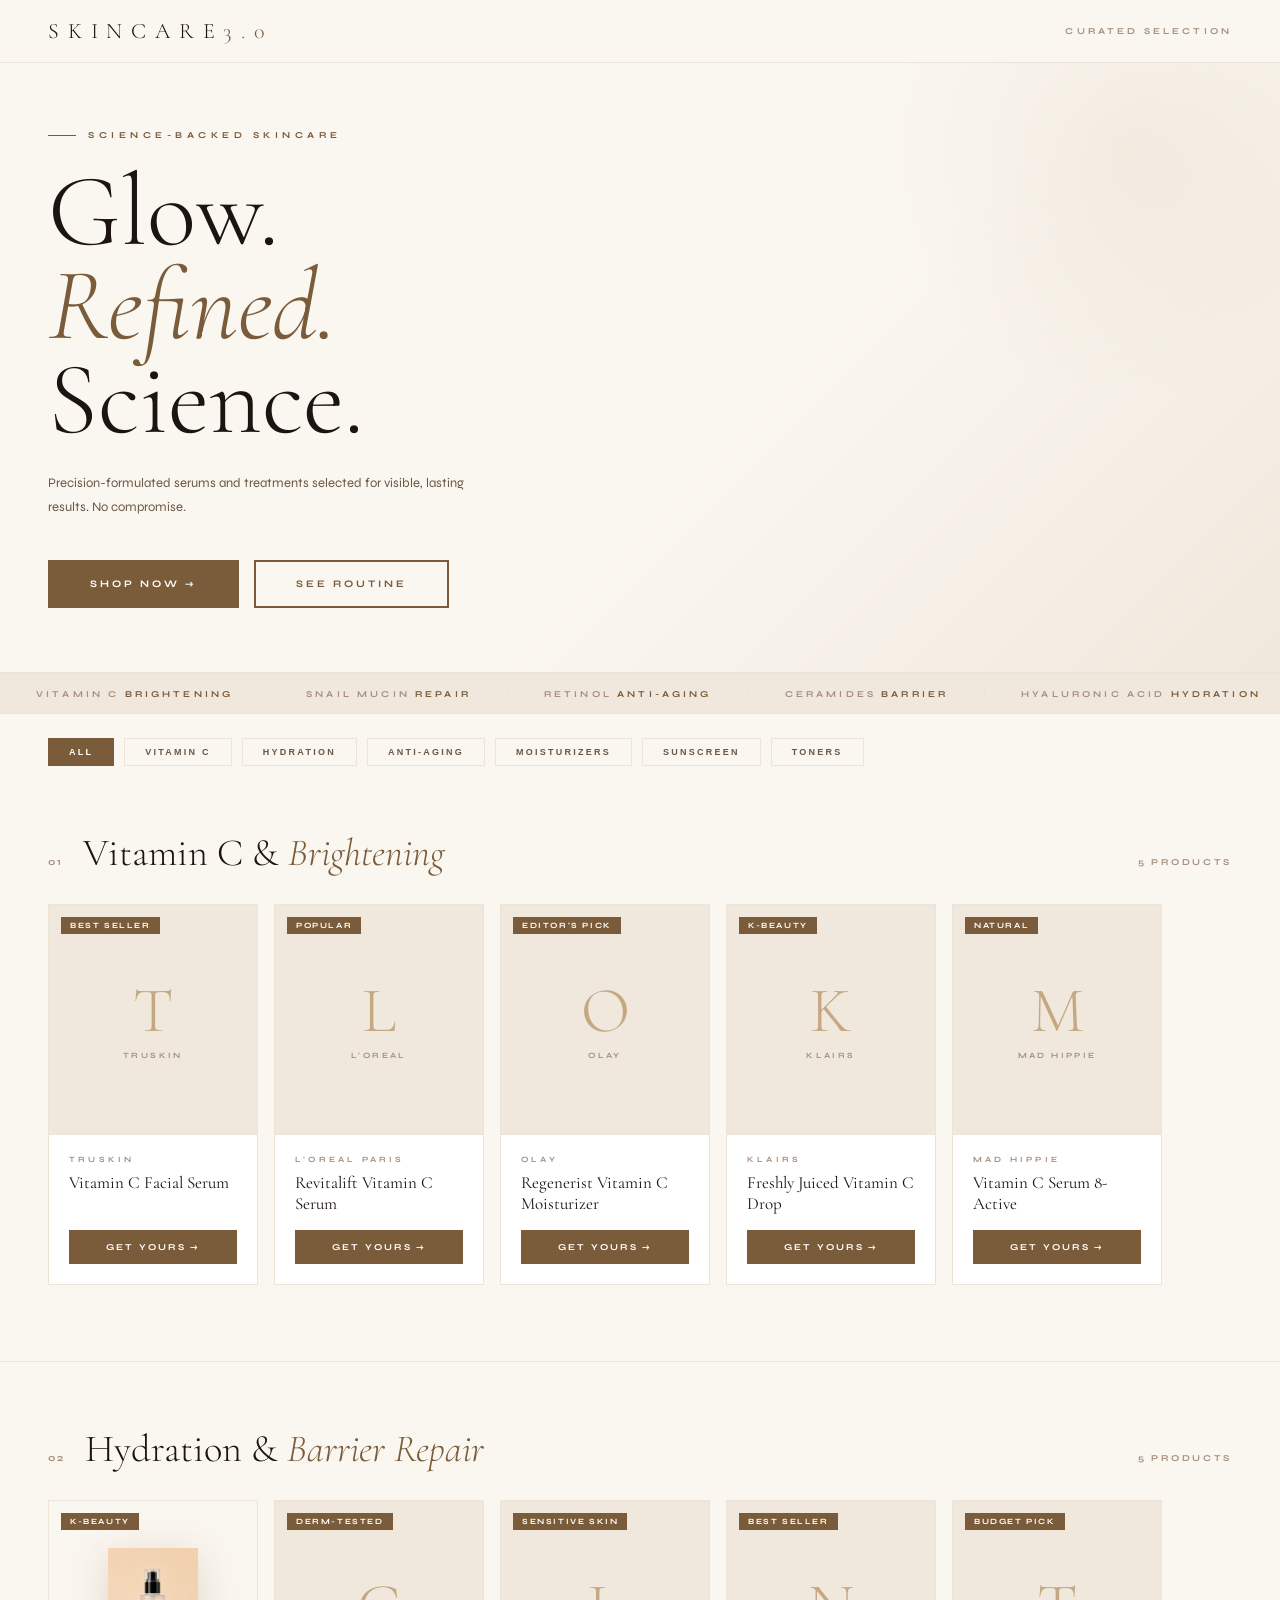
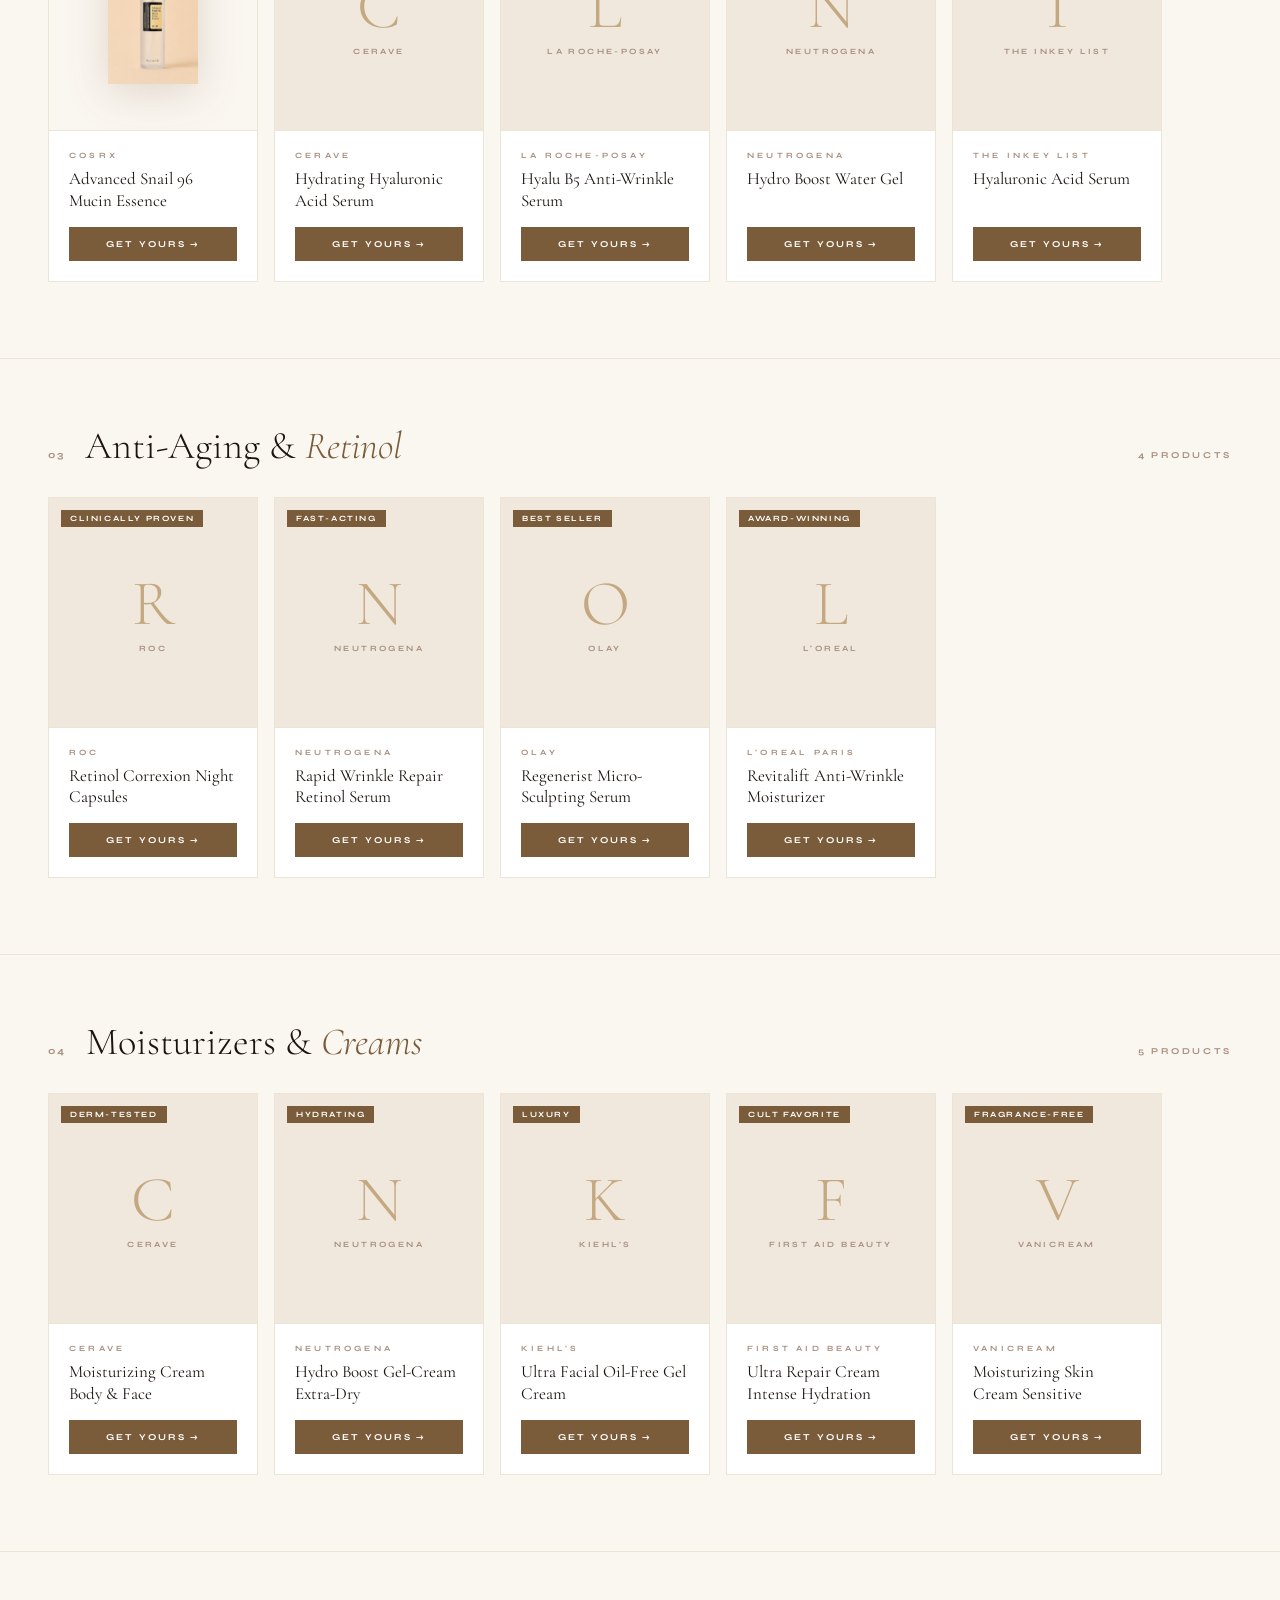
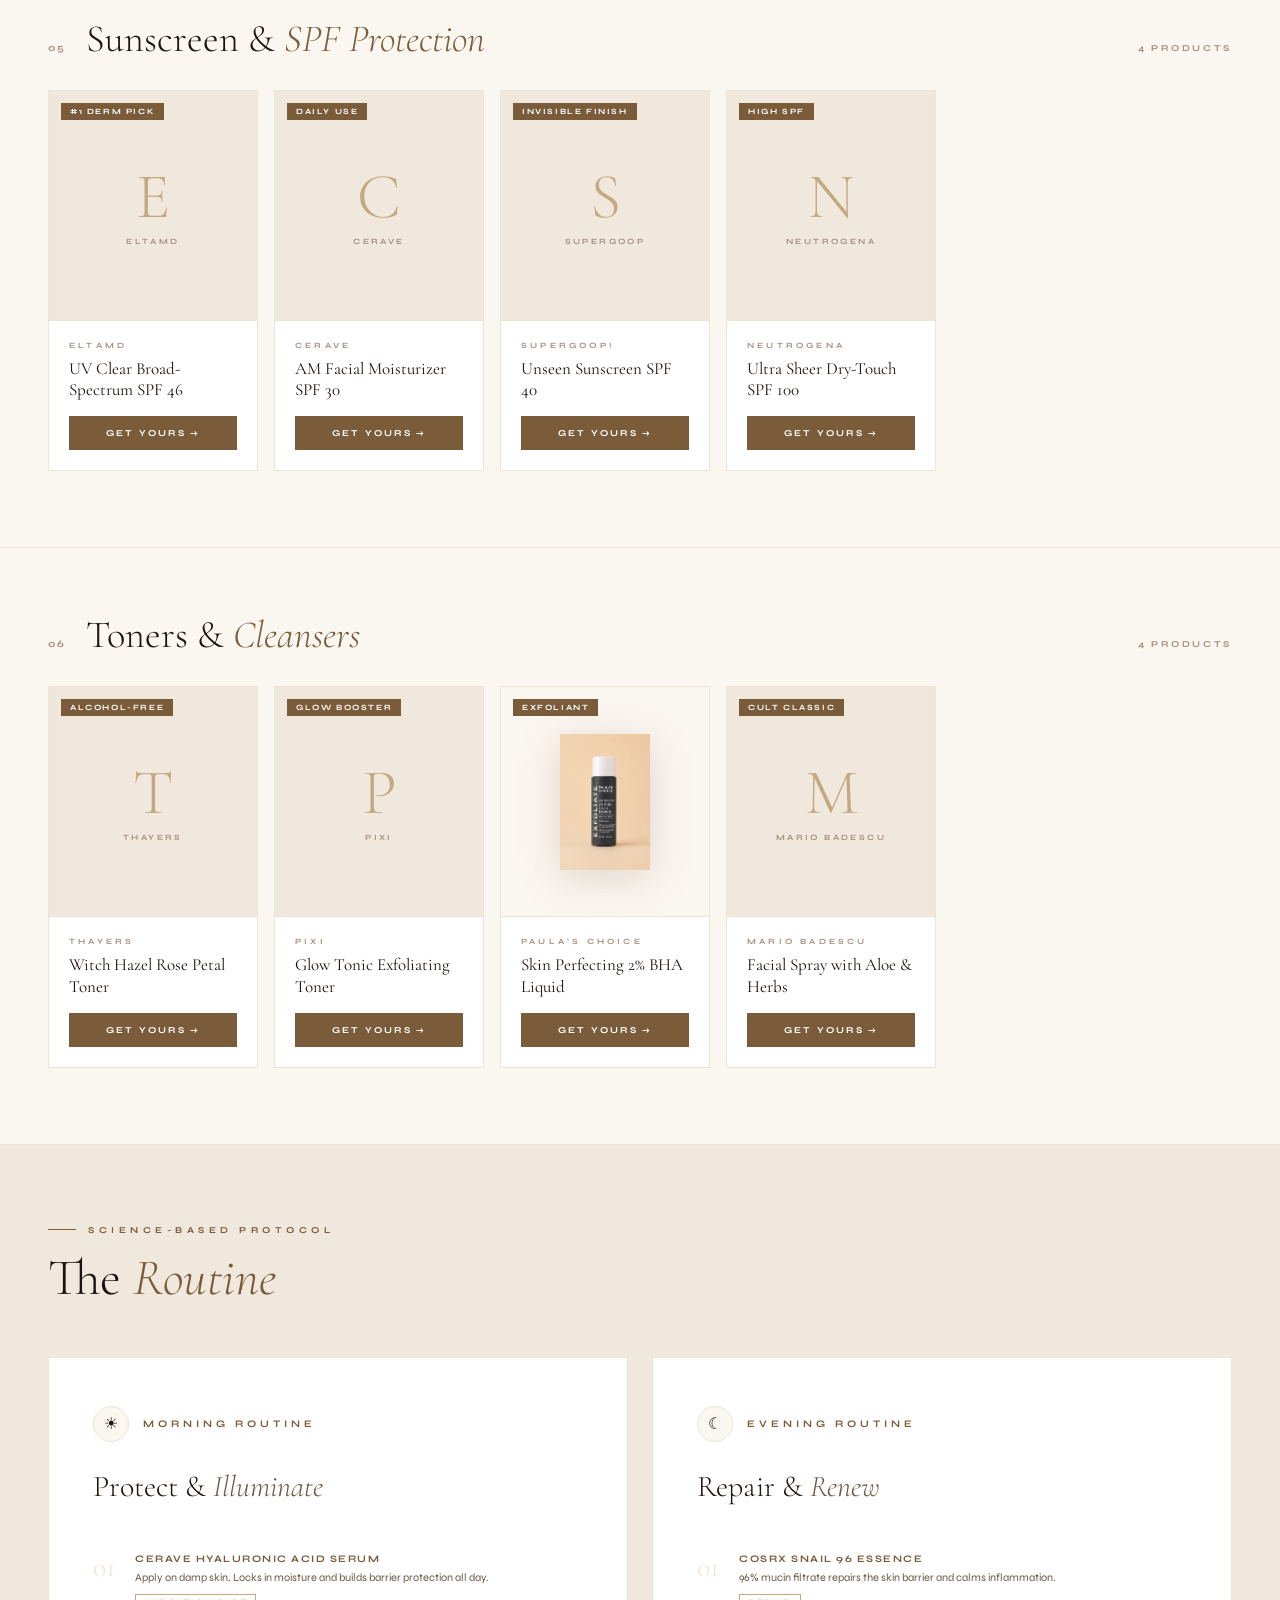
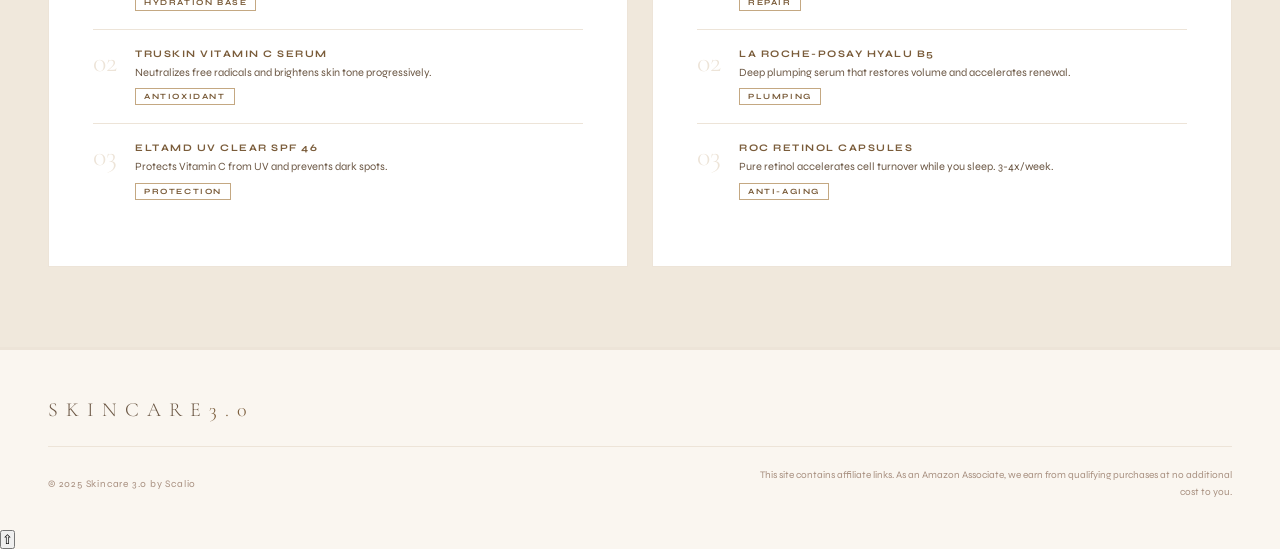
==== commit 5e62ff7b: "Update index.html" ====
--- a/index.html
+++ b/index.html
@@ -8,6 +8,11 @@
   <meta property="og:title" content="Skincare 3.0 — Science Meets Skin"/>
   <meta property="og:description" content="Precision-formulated serums and treatments selected for visible, lasting results."/>
   <meta property="og:type" content="website"/>
+  <meta property="og:url" content="https://vantablack461-oss.github.io/Skincare3.0-/"/>
+  <meta property="og:image" content="https://vantablack461-oss.github.io/Skincare3.0-/29670081e0df4119e81d4464268f8cd6.jpg"/>
+  <meta property="og:image:width" content="1200"/>
+  <meta property="og:image:height" content="630"/>
+  <meta name="pinterest-rich-pin" content="true"/>
   <title>SKINCARE 3.0 — Science Meets Skin</title>
   <link href="https://fonts.googleapis.com/css2?family=Cormorant+Garamond:ital,wght@0,300;0,400;0,600;1,300;1,400&family=Syne:wght@400;500;700;800&display=swap" rel="stylesheet"/>
   <link rel="stylesheet" href="style.css"/>
@@ -61,11 +66,11 @@
 <section class="cat-section reveal" data-cat="vitaminc">
   <div class="cat-head"><span class="cat-num">01</span><h2 class="cat-title">Vitamin C &amp; <em>Brightening</em></h2><span class="cat-count">5 products</span></div>
   <div class="scroll-row">
-    <div class="pc"><div class="pc-img"><span class="pc-tag">Best Seller</span><img src="https://vantablack461-oss.github.io/Skincare3.0-/29670081e0df4119e81d44464268f8cd6.jpg" alt="TruSkin Vitamin C" loading="lazy"/></div><div class="pc-body"><p class="pc-brand">TruSkin</p><p class="pc-name">Vitamin C Facial Serum</p><a href="https://www.amazon.com/dp/B01EKUBU5Y?tag=skincarede049-20" target="_blank" class="pc-btn">Get Yours &rarr;</a></div></div>
-    <div class="pc"><div class="pc-img"><span class="pc-tag">Popular</span><img src="https://vantablack461-oss.github.io/Skincare3.0-/32c380159f8b80c8eeeea66b22facf431.jpg" alt="LOreal Vitamin C" loading="lazy"/></div><div class="pc-body"><p class="pc-brand">L'Oreal Paris</p><p class="pc-name">Revitalift Vitamin C Serum</p><a href="https://www.amazon.com/dp/B0B645WSPG?tag=skincarede049-20" target="_blank" class="pc-btn">Get Yours &rarr;</a></div></div>
-    <div class="pc"><div class="pc-img"><span class="pc-tag">Editor's Pick</span><img src="https://vantablack461-oss.github.io/Skincare3.0-/60e29a57f351154675fd591875bc13ce.jpg" alt="Olay Vitamin C" loading="lazy"/></div><div class="pc-body"><p class="pc-brand">Olay</p><p class="pc-name">Regenerist Vitamin C Moisturizer</p><a href="https://www.amazon.com/dp/B09CDXHG9N?tag=skincarede049-20" target="_blank" class="pc-btn">Get Yours &rarr;</a></div></div>
+    <div class="pc"><div class="pc-img"><span class="pc-tag">Best Seller</span><img src="https://vantablack461-oss.github.io/Skincare3.0-/29670081e0df4119e81d4464268f8cd6.jpg" alt="TruSkin Vitamin C" loading="lazy" onerror="this.style.display='none';this.parentElement.querySelector('.pc-fb').style.display='flex'"/><div class="pc-fb"><span class="fi">T</span><span class="fb">TruSkin</span></div></div><div class="pc-body"><p class="pc-brand">TruSkin</p><p class="pc-name">Vitamin C Facial Serum</p><a href="https://www.amazon.com/dp/B01EKUBU5Y?tag=skincarede049-20" target="_blank" class="pc-btn">Get Yours &rarr;</a></div></div>
+    <div class="pc"><div class="pc-img"><span class="pc-tag">Popular</span><img src="https://vantablack461-oss.github.io/Skincare3.0-/32c380159f8b80c8eeea66b22facf431.jpg" alt="LOreal Vitamin C" loading="lazy" onerror="this.style.display='none';this.parentElement.querySelector('.pc-fb').style.display='flex'"/><div class="pc-fb"><span class="fi">L</span><span class="fb">L'Oreal</span></div></div><div class="pc-body"><p class="pc-brand">L'Oreal Paris</p><p class="pc-name">Revitalift Vitamin C Serum</p><a href="https://www.amazon.com/dp/B0B645WSPG?tag=skincarede049-20" target="_blank" class="pc-btn">Get Yours &rarr;</a></div></div>
+    <div class="pc"><div class="pc-img"><span class="pc-tag">Editor's Pick</span><img src="https://vantablack461-oss.github.io/Skincare3.0-/60e29a57f351154675fd591875bc13ce.jpg" alt="Olay Vitamin C" loading="lazy" onerror="this.style.display='none';this.parentElement.querySelector('.pc-fb').style.display='flex'"/><div class="pc-fb"><span class="fi">O</span><span class="fb">Olay</span></div></div><div class="pc-body"><p class="pc-brand">Olay</p><p class="pc-name">Regenerist Vitamin C Moisturizer</p><a href="https://www.amazon.com/dp/B09CDXHG9N?tag=skincarede049-20" target="_blank" class="pc-btn">Get Yours &rarr;</a></div></div>
     <div class="pc"><div class="pc-img"><span class="pc-tag">K-Beauty</span><img src="https://vantablack461-oss.github.io/Skincare3.0-/Klairs.jpg" alt="Klairs Vitamin C" loading="lazy" onerror="this.style.display='none';this.parentElement.querySelector('.pc-fb').style.display='flex'"/><div class="pc-fb"><span class="fi">K</span><span class="fb">Klairs</span></div></div><div class="pc-body"><p class="pc-brand">Klairs</p><p class="pc-name">Freshly Juiced Vitamin C Drop</p><a href="https://www.amazon.com/dp/B010FOFSH0?tag=skincarede049-20" target="_blank" class="pc-btn">Get Yours &rarr;</a></div></div>
-    <div class="pc"><div class="pc-img"><span class="pc-tag">Natural</span><img src="https://vantablack461-oss.github.io/Skincare3.0-/Mad%20hippie" alt="Mad Hippie" loading="lazy"/></div><div class="pc-body"><p class="pc-brand">Mad Hippie</p><p class="pc-name">Vitamin C Serum 8-Active</p><a href="https://www.amazon.com/dp/B00D8GKC2Y?tag=skincarede049-20" target="_blank" class="pc-btn">Get Yours &rarr;</a></div></div>
+    <div class="pc"><div class="pc-img"><span class="pc-tag">Natural</span><img src="https://vantablack461-oss.github.io/Skincare3.0-/Mad%20hippie.jpg" alt="Mad Hippie" loading="lazy" onerror="this.style.display='none';this.parentElement.querySelector('.pc-fb').style.display='flex'"/><div class="pc-fb"><span class="fi">M</span><span class="fb">Mad Hippie</span></div></div><div class="pc-body"><p class="pc-brand">Mad Hippie</p><p class="pc-name">Vitamin C Serum 8-Active</p><a href="https://www.amazon.com/dp/B00D8GKC2Y?tag=skincarede049-20" target="_blank" class="pc-btn">Get Yours &rarr;</a></div></div>
   </div>
 </section>
 
@@ -73,7 +78,7 @@
 <section class="cat-section reveal" data-cat="hydration">
   <div class="cat-head"><span class="cat-num">02</span><h2 class="cat-title">Hydration &amp; <em>Barrier Repair</em></h2><span class="cat-count">5 products</span></div>
   <div class="scroll-row">
-    <div class="pc"><div class="pc-img"><span class="pc-tag">K-Beauty</span><img src="https://vantablack461-oss.github.io/Skincare3.0-/873dc18084acd219b350c6628b840744.jpg" alt="COSRX Snail 96" loading="lazy"/></div><div class="pc-body"><p class="pc-brand">COSRX</p><p class="pc-name">Advanced Snail 96 Mucin Essence</p><a href="https://www.amazon.com/dp/B00PBX3L7K?tag=skincarede049-20" target="_blank" class="pc-btn">Get Yours &rarr;</a></div></div>
+    <div class="pc"><div class="pc-img"><span class="pc-tag">K-Beauty</span><img src="https://vantablack461-oss.github.io/Skincare3.0-/873dc18084acd219b350c6628b840744.jpg" alt="COSRX Snail 96" loading="lazy" onerror="this.style.display='none';this.parentElement.querySelector('.pc-fb').style.display='flex'"/><div class="pc-fb"><span class="fi">C</span><span class="fb">COSRX</span></div></div><div class="pc-body"><p class="pc-brand">COSRX</p><p class="pc-name">Advanced Snail 96 Mucin Essence</p><a href="https://www.amazon.com/dp/B00PBX3L7K?tag=skincarede049-20" target="_blank" class="pc-btn">Get Yours &rarr;</a></div></div>
     <div class="pc"><div class="pc-img"><span class="pc-tag">Derm-Tested</span><img src="https://vantablack461-oss.github.io/Skincare3.0-/cerave-hyaluronic.jpg" alt="CeraVe Hyaluronic" loading="lazy" onerror="this.style.display='none';this.parentElement.querySelector('.pc-fb').style.display='flex'"/><div class="pc-fb"><span class="fi">C</span><span class="fb">CeraVe</span></div></div><div class="pc-body"><p class="pc-brand">CeraVe</p><p class="pc-name">Hydrating Hyaluronic Acid Serum</p><a href="https://www.amazon.com/dp/B07K3261ZD?tag=skincarede049-20" target="_blank" class="pc-btn">Get Yours &rarr;</a></div></div>
     <div class="pc"><div class="pc-img"><span class="pc-tag">Sensitive Skin</span><img src="https://vantablack461-oss.github.io/Skincare3.0-/laroche-hyalu.jpg" alt="La Roche-Posay" loading="lazy" onerror="this.style.display='none';this.parentElement.querySelector('.pc-fb').style.display='flex'"/><div class="pc-fb"><span class="fi">L</span><span class="fb">La Roche-Posay</span></div></div><div class="pc-body"><p class="pc-brand">La Roche-Posay</p><p class="pc-name">Hyalu B5 Anti-Wrinkle Serum</p><a href="https://www.amazon.com/dp/B083SGYDJY?tag=skincarede049-20" target="_blank" class="pc-btn">Get Yours &rarr;</a></div></div>
     <div class="pc"><div class="pc-img"><span class="pc-tag">Best Seller</span><img src="https://vantablack461-oss.github.io/Skincare3.0-/neutrogena-hydroboost.jpg" alt="Neutrogena Hydro Boost" loading="lazy" onerror="this.style.display='none';this.parentElement.querySelector('.pc-fb').style.display='flex'"/><div class="pc-fb"><span class="fi">N</span><span class="fb">Neutrogena</span></div></div><div class="pc-body"><p class="pc-brand">Neutrogena</p><p class="pc-name">Hydro Boost Water Gel</p><a href="https://www.amazon.com/dp/B00NR1YC6G?tag=skincarede049-20" target="_blank" class="pc-btn">Get Yours &rarr;</a></div></div>
@@ -96,7 +101,7 @@
 <section class="cat-section reveal" data-cat="moisturizers">
   <div class="cat-head"><span class="cat-num">04</span><h2 class="cat-title">Moisturizers &amp; <em>Creams</em></h2><span class="cat-count">5 products</span></div>
   <div class="scroll-row">
-    <div class="pc"><div class="pc-img"><span class="pc-tag">Derm-Tested</span><img src="https://vantablack461-oss.github.io/Skincare3.0-/5904bc158ed13a452deb8669ab69cff5.jpg" alt="CeraVe Cream" loading="lazy"/></div><div class="pc-body"><p class="pc-brand">CeraVe</p><p class="pc-name">Moisturizing Cream Body &amp; Face</p><a href="https://www.amazon.com/dp/B0BTX1V469?tag=skincarede049-20" target="_blank" class="pc-btn">Get Yours &rarr;</a></div></div>
+    <div class="pc"><div class="pc-img"><span class="pc-tag">Derm-Tested</span><img src="https://vantablack461-oss.github.io/Skincare3.0-/5904bc158ed13a452deb8669ab69cff5.jpg" alt="CeraVe Cream" loading="lazy" onerror="this.style.display='none';this.parentElement.querySelector('.pc-fb').style.display='flex'"/><div class="pc-fb"><span class="fi">C</span><span class="fb">CeraVe</span></div></div><div class="pc-body"><p class="pc-brand">CeraVe</p><p class="pc-name">Moisturizing Cream Body &amp; Face</p><a href="https://www.amazon.com/dp/B0BTX1V469?tag=skincarede049-20" target="_blank" class="pc-btn">Get Yours &rarr;</a></div></div>
     <div class="pc"><div class="pc-img"><span class="pc-tag">Hydrating</span><img src="https://vantablack461-oss.github.io/Skincare3.0-/neutrogena-hydroboost-cream.jpg" alt="Neutrogena Hydro Boost Cream" loading="lazy" onerror="this.style.display='none';this.parentElement.querySelector('.pc-fb').style.display='flex'"/><div class="pc-fb"><span class="fi">N</span><span class="fb">Neutrogena</span></div></div><div class="pc-body"><p class="pc-brand">Neutrogena</p><p class="pc-name">Hydro Boost Gel-Cream Extra-Dry</p><a href="https://www.amazon.com/dp/B0CX3CCJWV?tag=skincarede049-20" target="_blank" class="pc-btn">Get Yours &rarr;</a></div></div>
     <div class="pc"><div class="pc-img"><span class="pc-tag">Luxury</span><img src="https://vantablack461-oss.github.io/Skincare3.0-/kiehls-gel-cream.jpg" alt="Kiehls" loading="lazy" onerror="this.style.display='none';this.parentElement.querySelector('.pc-fb').style.display='flex'"/><div class="pc-fb"><span class="fi">K</span><span class="fb">Kiehl's</span></div></div><div class="pc-body"><p class="pc-brand">Kiehl's</p><p class="pc-name">Ultra Facial Oil-Free Gel Cream</p><a href="https://www.amazon.com/dp/B00A68GOSS?tag=skincarede049-20" target="_blank" class="pc-btn">Get Yours &rarr;</a></div></div>
     <div class="pc"><div class="pc-img"><span class="pc-tag">Cult Favorite</span><img src="https://vantablack461-oss.github.io/Skincare3.0-/firstaidbeauty.jpg" alt="First Aid Beauty" loading="lazy" onerror="this.style.display='none';this.parentElement.querySelector('.pc-fb').style.display='flex'"/><div class="pc-fb"><span class="fi">F</span><span class="fb">First Aid Beauty</span></div></div><div class="pc-body"><p class="pc-brand">First Aid Beauty</p><p class="pc-name">Ultra Repair Cream Intense Hydration</p><a href="https://www.amazon.com/dp/B0FY3Q2F2M?tag=skincarede049-20" target="_blank" class="pc-btn">Get Yours &rarr;</a></div></div>
@@ -108,7 +113,7 @@
 <section class="cat-section reveal" data-cat="sunscreen">
   <div class="cat-head"><span class="cat-num">05</span><h2 class="cat-title">Sunscreen &amp; <em>SPF Protection</em></h2><span class="cat-count">4 products</span></div>
   <div class="scroll-row">
-    <div class="pc"><div class="pc-img"><span class="pc-tag">#1 Derm Pick</span><img src="https://vantablack461-oss.github.io/Skincare3.0-/3fd3be298658a0fbfb94a515eff3512a.jpg" alt="EltaMD" loading="lazy"/></div><div class="pc-body"><p class="pc-brand">EltaMD</p><p class="pc-name">UV Clear Broad-Spectrum SPF 46</p><a href="https://www.amazon.com/dp/B002MSN3QQ?tag=skincarede049-20" target="_blank" class="pc-btn">Get Yours &rarr;</a></div></div>
+    <div class="pc"><div class="pc-img"><span class="pc-tag">#1 Derm Pick</span><img src="https://vantablack461-oss.github.io/Skincare3.0-/3fd3be298658a0fbfb94a515eff3512a.jpg" alt="EltaMD" loading="lazy" onerror="this.style.display='none';this.parentElement.querySelector('.pc-fb').style.display='flex'"/><div class="pc-fb"><span class="fi">E</span><span class="fb">EltaMD</span></div></div><div class="pc-body"><p class="pc-brand">EltaMD</p><p class="pc-name">UV Clear Broad-Spectrum SPF 46</p><a href="https://www.amazon.com/dp/B002MSN3QQ?tag=skincarede049-20" target="_blank" class="pc-btn">Get Yours &rarr;</a></div></div>
     <div class="pc"><div class="pc-img"><span class="pc-tag">Daily Use</span><img src="https://vantablack461-oss.github.io/Skincare3.0-/cerave-am-spf.jpg" alt="CeraVe AM SPF" loading="lazy" onerror="this.style.display='none';this.parentElement.querySelector('.pc-fb').style.display='flex'"/><div class="pc-fb"><span class="fi">C</span><span class="fb">CeraVe</span></div></div><div class="pc-body"><p class="pc-brand">CeraVe</p><p class="pc-name">AM Facial Moisturizer SPF 30</p><a href="https://www.amazon.com/dp/B00F97FHAW?tag=skincarede049-20" target="_blank" class="pc-btn">Get Yours &rarr;</a></div></div>
     <div class="pc"><div class="pc-img"><span class="pc-tag">Invisible Finish</span><img src="https://vantablack461-oss.github.io/Skincare3.0-/supergoop.jpg" alt="Supergoop" loading="lazy" onerror="this.style.display='none';this.parentElement.querySelector('.pc-fb').style.display='flex'"/><div class="pc-fb"><span class="fi">S</span><span class="fb">Supergoop</span></div></div><div class="pc-body"><p class="pc-brand">Supergoop!</p><p class="pc-name">Unseen Sunscreen SPF 40</p><a href="https://www.amazon.com/dp/B0C2DCVDVX?tag=skincarede049-20" target="_blank" class="pc-btn">Get Yours &rarr;</a></div></div>
     <div class="pc"><div class="pc-img"><span class="pc-tag">High SPF</span><img src="https://vantablack461-oss.github.io/Skincare3.0-/neutrogena-spf100.jpg" alt="Neutrogena SPF 100" loading="lazy" onerror="this.style.display='none';this.parentElement.querySelector('.pc-fb').style.display='flex'"/><div class="pc-fb"><span class="fi">N</span><span class="fb">Neutrogena</span></div></div><div class="pc-body"><p class="pc-brand">Neutrogena</p><p class="pc-name">Ultra Sheer Dry-Touch SPF 100</p><a href="https://www.amazon.com/dp/B0FPNZXRGZ?tag=skincarede049-20" target="_blank" class="pc-btn">Get Yours &rarr;</a></div></div>
@@ -121,7 +126,7 @@
   <div class="scroll-row">
     <div class="pc"><div class="pc-img"><span class="pc-tag">Alcohol-Free</span><img src="https://vantablack461-oss.github.io/Skincare3.0-/thayers.jpg" alt="Thayers Toner" loading="lazy" onerror="this.style.display='none';this.parentElement.querySelector('.pc-fb').style.display='flex'"/><div class="pc-fb"><span class="fi">T</span><span class="fb">Thayers</span></div></div><div class="pc-body"><p class="pc-brand">Thayers</p><p class="pc-name">Witch Hazel Rose Petal Toner</p><a href="https://www.amazon.com/dp/B007HD570Q?tag=skincarede049-20" target="_blank" class="pc-btn">Get Yours &rarr;</a></div></div>
     <div class="pc"><div class="pc-img"><span class="pc-tag">Glow Booster</span><img src="https://vantablack461-oss.github.io/Skincare3.0-/pixi-glow.jpg" alt="Pixi Glow Tonic" loading="lazy" onerror="this.style.display='none';this.parentElement.querySelector('.pc-fb').style.display='flex'"/><div class="pc-fb"><span class="fi">P</span><span class="fb">Pixi</span></div></div><div class="pc-body"><p class="pc-brand">Pixi</p><p class="pc-name">Glow Tonic Exfoliating Toner</p><a href="https://www.amazon.com/dp/B072JKKXW2?tag=skincarede049-20" target="_blank" class="pc-btn">Get Yours &rarr;</a></div></div>
-    <div class="pc"><div class="pc-img"><span class="pc-tag">Exfoliant</span><img src="https://vantablack461-oss.github.io/Skincare3.0-/8cfb6fb328bc6ef8d8ce91e6af2fce8a.jpg" alt="Paulas Choice BHA" loading="lazy"/></div><div class="pc-body"><p class="pc-brand">Paula's Choice</p><p class="pc-name">Skin Perfecting 2% BHA Liquid</p><a href="https://www.amazon.com/dp/B0GWKBL3V9?tag=skincarede049-20" target="_blank" class="pc-btn">Get Yours &rarr;</a></div></div>
+    <div class="pc"><div class="pc-img"><span class="pc-tag">Exfoliant</span><img src="https://vantablack461-oss.github.io/Skincare3.0-/8cfb6fb328bc6ef8d8ce91e6af2fce8a.jpg" alt="Paulas Choice BHA" loading="lazy" onerror="this.style.display='none';this.parentElement.querySelector('.pc-fb').style.display='flex'"/><div class="pc-fb"><span class="fi">P</span><span class="fb">Paula's Choice</span></div></div><div class="pc-body"><p class="pc-brand">Paula's Choice</p><p class="pc-name">Skin Perfecting 2% BHA Liquid</p><a href="https://www.amazon.com/dp/B0GWKBL3V9?tag=skincarede049-20" target="_blank" class="pc-btn">Get Yours &rarr;</a></div></div>
     <div class="pc"><div class="pc-img"><span class="pc-tag">Cult Classic</span><img src="https://vantablack461-oss.github.io/Skincare3.0-/mario-badescu.jpg" alt="Mario Badescu" loading="lazy" onerror="this.style.display='none';this.parentElement.querySelector('.pc-fb').style.display='flex'"/><div class="pc-fb"><span class="fi">M</span><span class="fb">Mario Badescu</span></div></div><div class="pc-body"><p class="pc-brand">Mario Badescu</p><p class="pc-name">Facial Spray with Aloe &amp; Herbs</p><a href="https://www.amazon.com/dp/B00172O9NO?tag=skincarede049-20" target="_blank" class="pc-btn">Get Yours &rarr;</a></div></div>
   </div>
 </section>
@@ -156,6 +161,7 @@
   </div>
 </footer>
 
+<button class="back-to-top" aria-label="Back to top">&#8679;</button>
 <script src="script.js"></script>
 </body>
 </html>
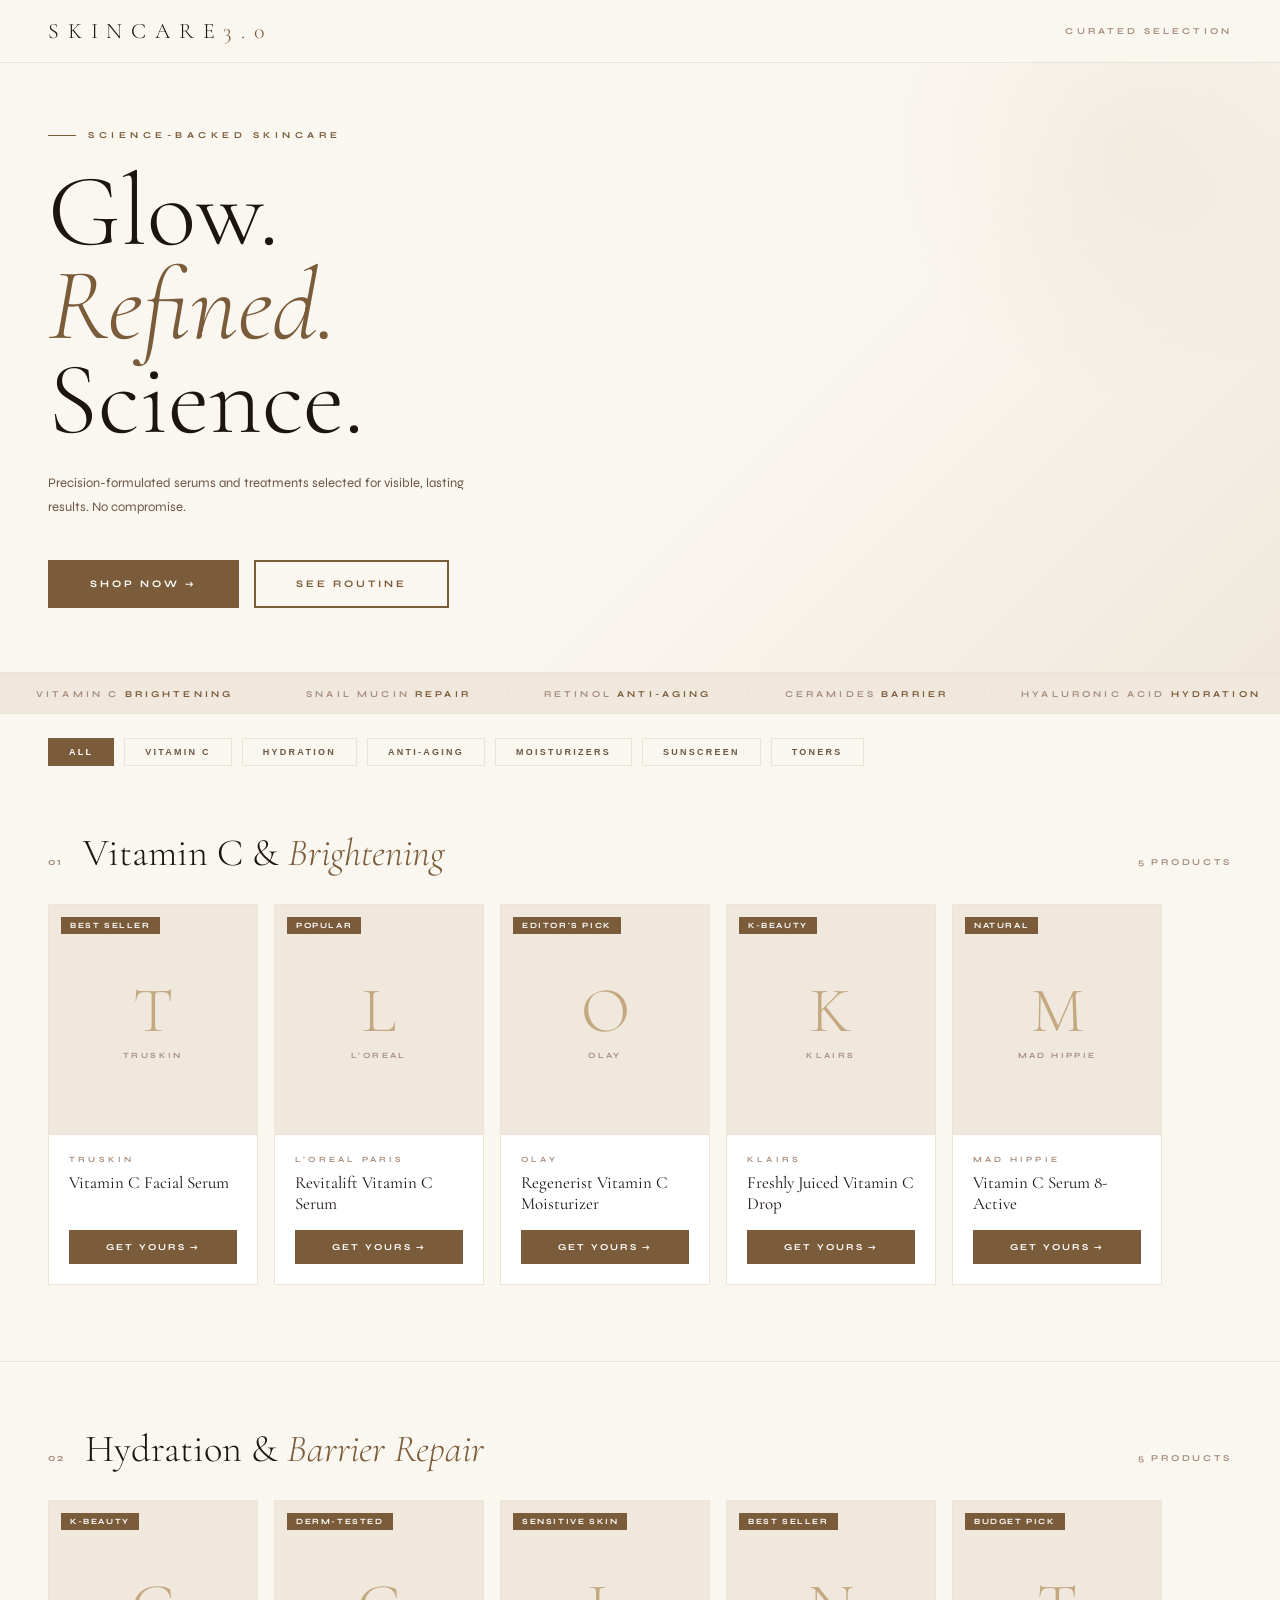
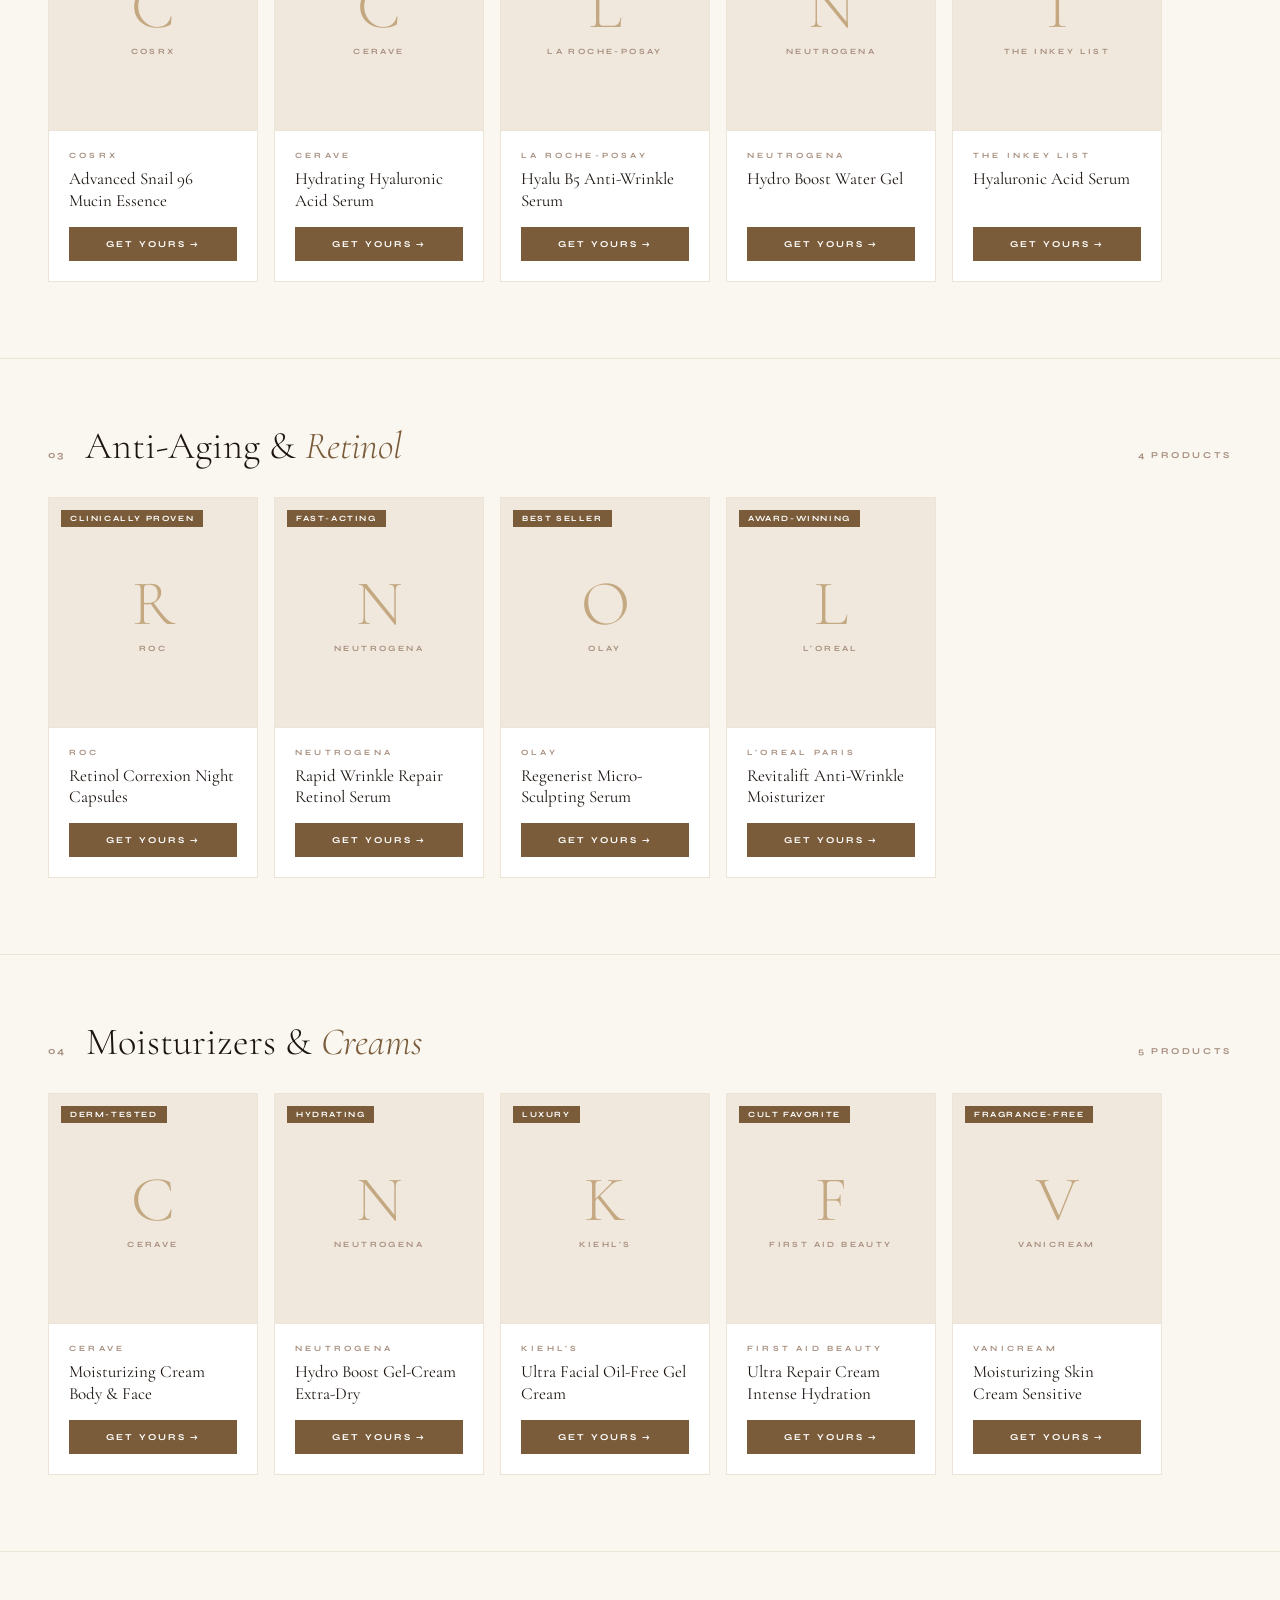
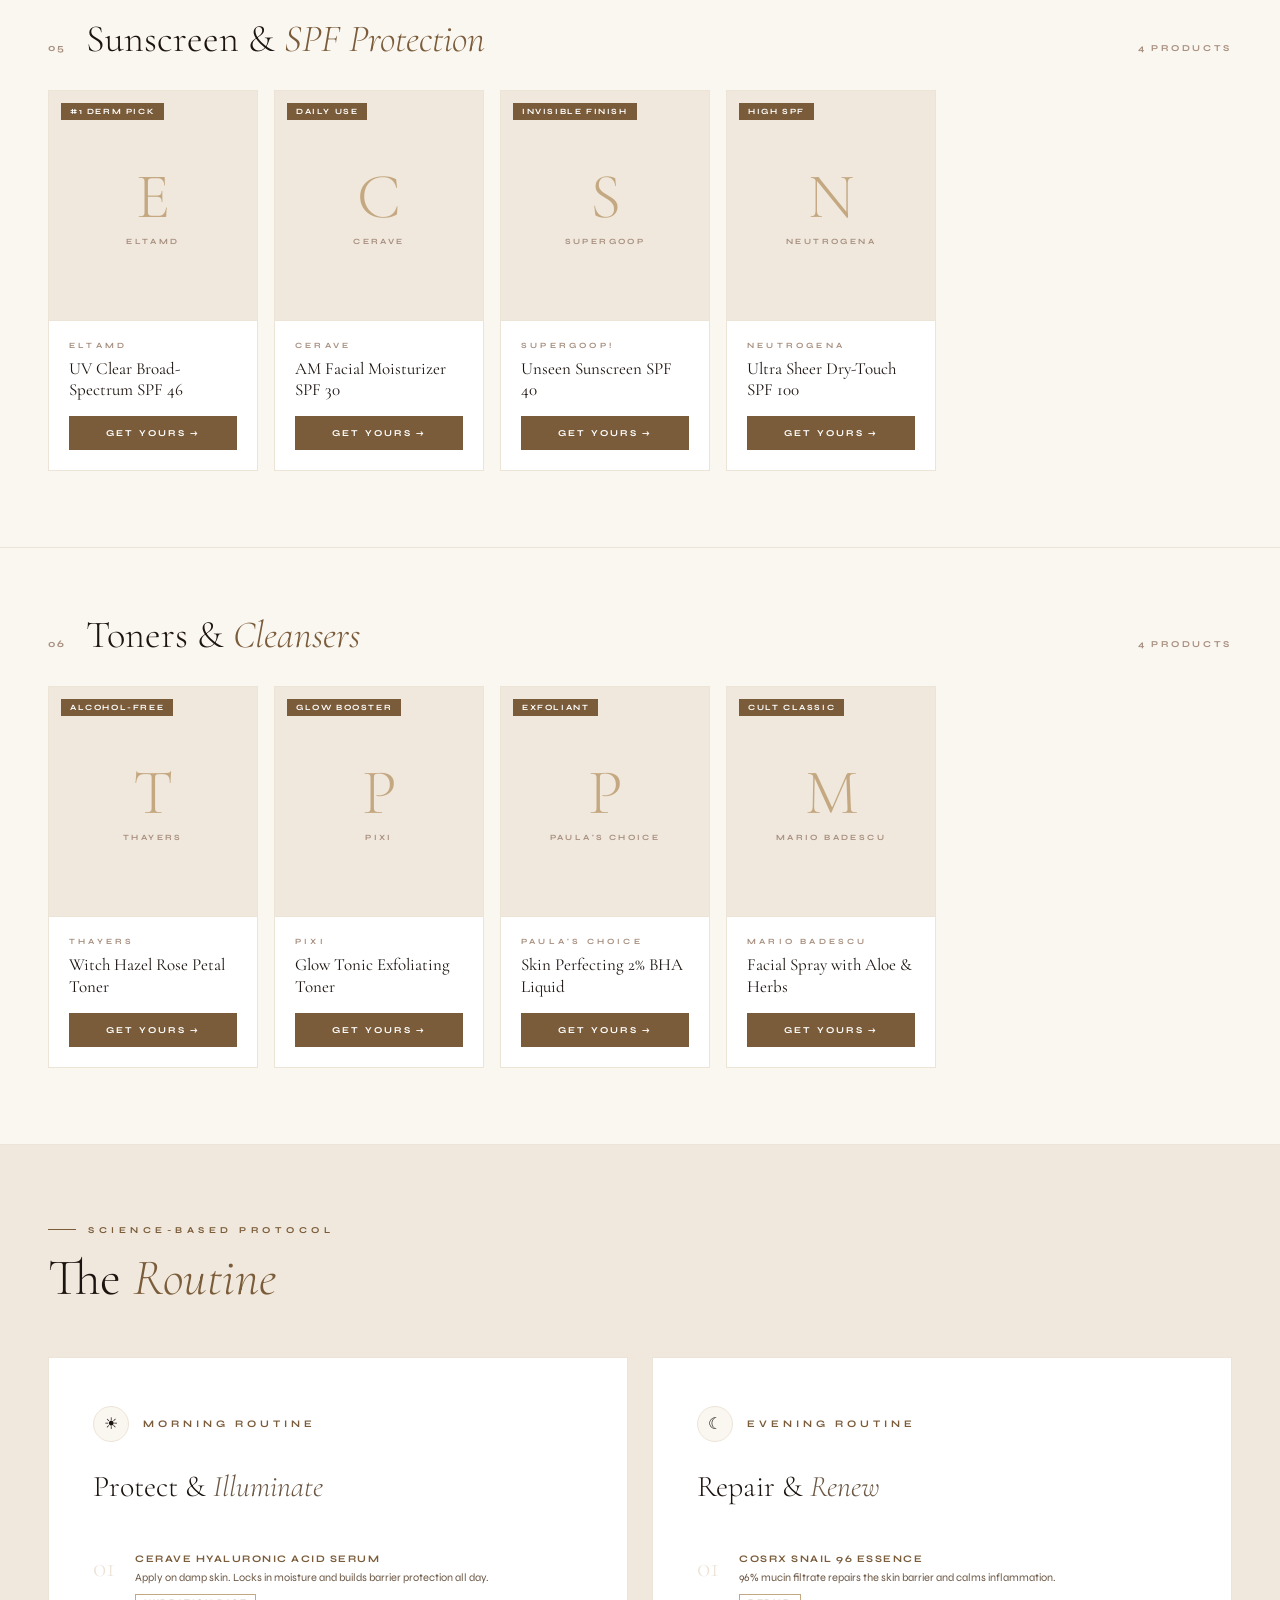
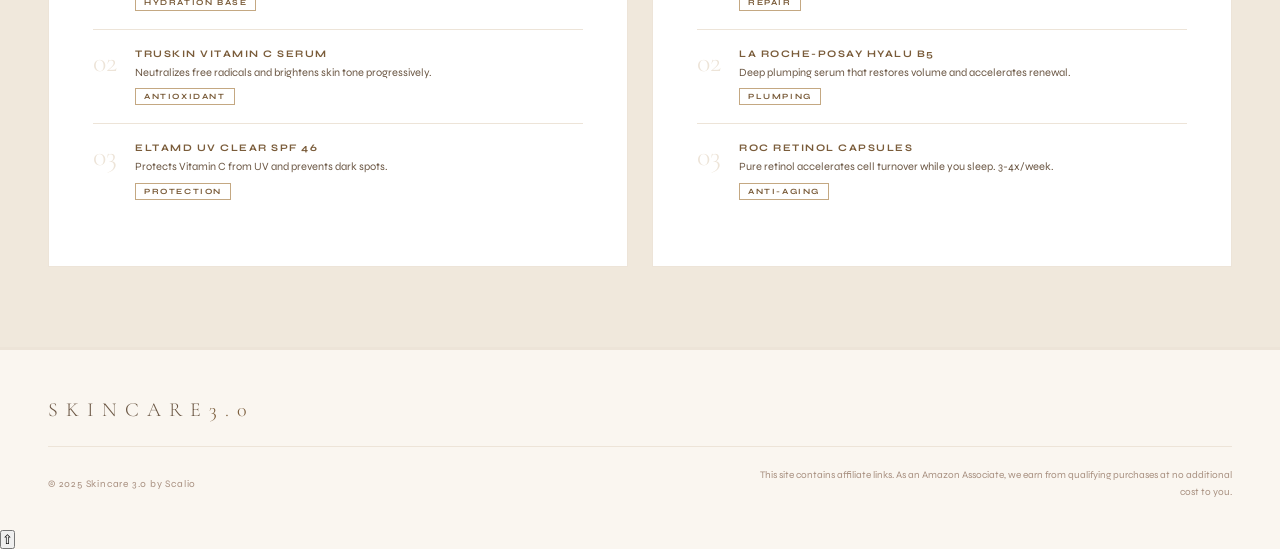
==== commit 39c6bcec: "Update index.html" ====
--- a/index.html
+++ b/index.html
@@ -9,7 +9,7 @@
   <meta property="og:description" content="Precision-formulated serums and treatments selected for visible, lasting results."/>
   <meta property="og:type" content="website"/>
   <meta property="og:url" content="https://vantablack461-oss.github.io/Skincare3.0-/"/>
-  <meta property="og:image" content="https://vantablack461-oss.github.io/Skincare3.0-/29670081e0df4119e81d4464268f8cd6.jpg"/>
+  <meta property="og:image" content="https://vantablack461-oss.github.io/Skincare3.0-/images/truskin.jpg"/>
   <meta property="og:image:width" content="1200"/>
   <meta property="og:image:height" content="630"/>
   <meta name="pinterest-rich-pin" content="true"/>
@@ -66,11 +66,11 @@
 <section class="cat-section reveal" data-cat="vitaminc">
   <div class="cat-head"><span class="cat-num">01</span><h2 class="cat-title">Vitamin C &amp; <em>Brightening</em></h2><span class="cat-count">5 products</span></div>
   <div class="scroll-row">
-    <div class="pc"><div class="pc-img"><span class="pc-tag">Best Seller</span><img src="https://vantablack461-oss.github.io/Skincare3.0-/29670081e0df4119e81d4464268f8cd6.jpg" alt="TruSkin Vitamin C" loading="lazy" onerror="this.style.display='none';this.parentElement.querySelector('.pc-fb').style.display='flex'"/><div class="pc-fb"><span class="fi">T</span><span class="fb">TruSkin</span></div></div><div class="pc-body"><p class="pc-brand">TruSkin</p><p class="pc-name">Vitamin C Facial Serum</p><a href="https://www.amazon.com/dp/B01EKUBU5Y?tag=skincarede049-20" target="_blank" class="pc-btn">Get Yours &rarr;</a></div></div>
-    <div class="pc"><div class="pc-img"><span class="pc-tag">Popular</span><img src="https://vantablack461-oss.github.io/Skincare3.0-/32c380159f8b80c8eeea66b22facf431.jpg" alt="LOreal Vitamin C" loading="lazy" onerror="this.style.display='none';this.parentElement.querySelector('.pc-fb').style.display='flex'"/><div class="pc-fb"><span class="fi">L</span><span class="fb">L'Oreal</span></div></div><div class="pc-body"><p class="pc-brand">L'Oreal Paris</p><p class="pc-name">Revitalift Vitamin C Serum</p><a href="https://www.amazon.com/dp/B0B645WSPG?tag=skincarede049-20" target="_blank" class="pc-btn">Get Yours &rarr;</a></div></div>
-    <div class="pc"><div class="pc-img"><span class="pc-tag">Editor's Pick</span><img src="https://vantablack461-oss.github.io/Skincare3.0-/60e29a57f351154675fd591875bc13ce.jpg" alt="Olay Vitamin C" loading="lazy" onerror="this.style.display='none';this.parentElement.querySelector('.pc-fb').style.display='flex'"/><div class="pc-fb"><span class="fi">O</span><span class="fb">Olay</span></div></div><div class="pc-body"><p class="pc-brand">Olay</p><p class="pc-name">Regenerist Vitamin C Moisturizer</p><a href="https://www.amazon.com/dp/B09CDXHG9N?tag=skincarede049-20" target="_blank" class="pc-btn">Get Yours &rarr;</a></div></div>
-    <div class="pc"><div class="pc-img"><span class="pc-tag">K-Beauty</span><img src="https://vantablack461-oss.github.io/Skincare3.0-/Klairs.jpg" alt="Klairs Vitamin C" loading="lazy" onerror="this.style.display='none';this.parentElement.querySelector('.pc-fb').style.display='flex'"/><div class="pc-fb"><span class="fi">K</span><span class="fb">Klairs</span></div></div><div class="pc-body"><p class="pc-brand">Klairs</p><p class="pc-name">Freshly Juiced Vitamin C Drop</p><a href="https://www.amazon.com/dp/B010FOFSH0?tag=skincarede049-20" target="_blank" class="pc-btn">Get Yours &rarr;</a></div></div>
-    <div class="pc"><div class="pc-img"><span class="pc-tag">Natural</span><img src="https://vantablack461-oss.github.io/Skincare3.0-/Mad%20hippie.jpg" alt="Mad Hippie" loading="lazy" onerror="this.style.display='none';this.parentElement.querySelector('.pc-fb').style.display='flex'"/><div class="pc-fb"><span class="fi">M</span><span class="fb">Mad Hippie</span></div></div><div class="pc-body"><p class="pc-brand">Mad Hippie</p><p class="pc-name">Vitamin C Serum 8-Active</p><a href="https://www.amazon.com/dp/B00D8GKC2Y?tag=skincarede049-20" target="_blank" class="pc-btn">Get Yours &rarr;</a></div></div>
+    <div class="pc"><div class="pc-img"><span class="pc-tag">Best Seller</span><img src="images/truskin.jpg" alt="TruSkin Vitamin C" loading="lazy" onerror="this.style.display='none';this.parentElement.querySelector('.pc-fb').style.display='flex'"/><div class="pc-fb"><span class="fi">T</span><span class="fb">TruSkin</span></div></div><div class="pc-body"><p class="pc-brand">TruSkin</p><p class="pc-name">Vitamin C Facial Serum</p><a href="https://www.amazon.com/dp/B01EKUBU5Y?tag=skincarede049-20" target="_blank" class="pc-btn">Get Yours &rarr;</a></div></div>
+    <div class="pc"><div class="pc-img"><span class="pc-tag">Popular</span><img src="images/loreal.jpg" alt="LOreal Vitamin C" loading="lazy" onerror="this.style.display='none';this.parentElement.querySelector('.pc-fb').style.display='flex'"/><div class="pc-fb"><span class="fi">L</span><span class="fb">L'Oreal</span></div></div><div class="pc-body"><p class="pc-brand">L'Oreal Paris</p><p class="pc-name">Revitalift Vitamin C Serum</p><a href="https://www.amazon.com/dp/B0B645WSPG?tag=skincarede049-20" target="_blank" class="pc-btn">Get Yours &rarr;</a></div></div>
+    <div class="pc"><div class="pc-img"><span class="pc-tag">Editor's Pick</span><img src="images/olay.jpg" alt="Olay Vitamin C" loading="lazy" onerror="this.style.display='none';this.parentElement.querySelector('.pc-fb').style.display='flex'"/><div class="pc-fb"><span class="fi">O</span><span class="fb">Olay</span></div></div><div class="pc-body"><p class="pc-brand">Olay</p><p class="pc-name">Regenerist Vitamin C Moisturizer</p><a href="https://www.amazon.com/dp/B09CDXHG9N?tag=skincarede049-20" target="_blank" class="pc-btn">Get Yours &rarr;</a></div></div>
+    <div class="pc"><div class="pc-img"><span class="pc-tag">K-Beauty</span><img src="images/klairs.jpg" alt="Klairs Vitamin C" loading="lazy" onerror="this.style.display='none';this.parentElement.querySelector('.pc-fb').style.display='flex'"/><div class="pc-fb"><span class="fi">K</span><span class="fb">Klairs</span></div></div><div class="pc-body"><p class="pc-brand">Klairs</p><p class="pc-name">Freshly Juiced Vitamin C Drop</p><a href="https://www.amazon.com/dp/B010FOFSH0?tag=skincarede049-20" target="_blank" class="pc-btn">Get Yours &rarr;</a></div></div>
+    <div class="pc"><div class="pc-img"><span class="pc-tag">Natural</span><img src="images/madhippie.jpg" alt="Mad Hippie" loading="lazy" onerror="this.style.display='none';this.parentElement.querySelector('.pc-fb').style.display='flex'"/><div class="pc-fb"><span class="fi">M</span><span class="fb">Mad Hippie</span></div></div><div class="pc-body"><p class="pc-brand">Mad Hippie</p><p class="pc-name">Vitamin C Serum 8-Active</p><a href="https://www.amazon.com/dp/B00D8GKC2Y?tag=skincarede049-20" target="_blank" class="pc-btn">Get Yours &rarr;</a></div></div>
   </div>
 </section>
 
@@ -78,11 +78,11 @@
 <section class="cat-section reveal" data-cat="hydration">
   <div class="cat-head"><span class="cat-num">02</span><h2 class="cat-title">Hydration &amp; <em>Barrier Repair</em></h2><span class="cat-count">5 products</span></div>
   <div class="scroll-row">
-    <div class="pc"><div class="pc-img"><span class="pc-tag">K-Beauty</span><img src="https://vantablack461-oss.github.io/Skincare3.0-/873dc18084acd219b350c6628b840744.jpg" alt="COSRX Snail 96" loading="lazy" onerror="this.style.display='none';this.parentElement.querySelector('.pc-fb').style.display='flex'"/><div class="pc-fb"><span class="fi">C</span><span class="fb">COSRX</span></div></div><div class="pc-body"><p class="pc-brand">COSRX</p><p class="pc-name">Advanced Snail 96 Mucin Essence</p><a href="https://www.amazon.com/dp/B00PBX3L7K?tag=skincarede049-20" target="_blank" class="pc-btn">Get Yours &rarr;</a></div></div>
-    <div class="pc"><div class="pc-img"><span class="pc-tag">Derm-Tested</span><img src="https://vantablack461-oss.github.io/Skincare3.0-/cerave-hyaluronic.jpg" alt="CeraVe Hyaluronic" loading="lazy" onerror="this.style.display='none';this.parentElement.querySelector('.pc-fb').style.display='flex'"/><div class="pc-fb"><span class="fi">C</span><span class="fb">CeraVe</span></div></div><div class="pc-body"><p class="pc-brand">CeraVe</p><p class="pc-name">Hydrating Hyaluronic Acid Serum</p><a href="https://www.amazon.com/dp/B07K3261ZD?tag=skincarede049-20" target="_blank" class="pc-btn">Get Yours &rarr;</a></div></div>
-    <div class="pc"><div class="pc-img"><span class="pc-tag">Sensitive Skin</span><img src="https://vantablack461-oss.github.io/Skincare3.0-/laroche-hyalu.jpg" alt="La Roche-Posay" loading="lazy" onerror="this.style.display='none';this.parentElement.querySelector('.pc-fb').style.display='flex'"/><div class="pc-fb"><span class="fi">L</span><span class="fb">La Roche-Posay</span></div></div><div class="pc-body"><p class="pc-brand">La Roche-Posay</p><p class="pc-name">Hyalu B5 Anti-Wrinkle Serum</p><a href="https://www.amazon.com/dp/B083SGYDJY?tag=skincarede049-20" target="_blank" class="pc-btn">Get Yours &rarr;</a></div></div>
-    <div class="pc"><div class="pc-img"><span class="pc-tag">Best Seller</span><img src="https://vantablack461-oss.github.io/Skincare3.0-/neutrogena-hydroboost.jpg" alt="Neutrogena Hydro Boost" loading="lazy" onerror="this.style.display='none';this.parentElement.querySelector('.pc-fb').style.display='flex'"/><div class="pc-fb"><span class="fi">N</span><span class="fb">Neutrogena</span></div></div><div class="pc-body"><p class="pc-brand">Neutrogena</p><p class="pc-name">Hydro Boost Water Gel</p><a href="https://www.amazon.com/dp/B00NR1YC6G?tag=skincarede049-20" target="_blank" class="pc-btn">Get Yours &rarr;</a></div></div>
-    <div class="pc"><div class="pc-img"><span class="pc-tag">Budget Pick</span><img src="https://vantablack461-oss.github.io/Skincare3.0-/inkey-hyaluronic.jpg" alt="The Inkey List" loading="lazy" onerror="this.style.display='none';this.parentElement.querySelector('.pc-fb').style.display='flex'"/><div class="pc-fb"><span class="fi">T</span><span class="fb">The Inkey List</span></div></div><div class="pc-body"><p class="pc-brand">The Inkey List</p><p class="pc-name">Hyaluronic Acid Serum</p><a href="https://www.amazon.com/dp/B07GL7XD64?tag=skincarede049-20" target="_blank" class="pc-btn">Get Yours &rarr;</a></div></div>
+    <div class="pc"><div class="pc-img"><span class="pc-tag">K-Beauty</span><img src="images/cosrx.jpg" alt="COSRX Snail 96" loading="lazy" onerror="this.style.display='none';this.parentElement.querySelector('.pc-fb').style.display='flex'"/><div class="pc-fb"><span class="fi">C</span><span class="fb">COSRX</span></div></div><div class="pc-body"><p class="pc-brand">COSRX</p><p class="pc-name">Advanced Snail 96 Mucin Essence</p><a href="https://www.amazon.com/dp/B00PBX3L7K?tag=skincarede049-20" target="_blank" class="pc-btn">Get Yours &rarr;</a></div></div>
+    <div class="pc"><div class="pc-img"><span class="pc-tag">Derm-Tested</span><img src="images/cerave-hyaluronic.jpg" alt="CeraVe Hyaluronic" loading="lazy" onerror="this.style.display='none';this.parentElement.querySelector('.pc-fb').style.display='flex'"/><div class="pc-fb"><span class="fi">C</span><span class="fb">CeraVe</span></div></div><div class="pc-body"><p class="pc-brand">CeraVe</p><p class="pc-name">Hydrating Hyaluronic Acid Serum</p><a href="https://www.amazon.com/dp/B07K3261ZD?tag=skincarede049-20" target="_blank" class="pc-btn">Get Yours &rarr;</a></div></div>
+    <div class="pc"><div class="pc-img"><span class="pc-tag">Sensitive Skin</span><img src="images/laroche-hyalu.jpg" alt="La Roche-Posay" loading="lazy" onerror="this.style.display='none';this.parentElement.querySelector('.pc-fb').style.display='flex'"/><div class="pc-fb"><span class="fi">L</span><span class="fb">La Roche-Posay</span></div></div><div class="pc-body"><p class="pc-brand">La Roche-Posay</p><p class="pc-name">Hyalu B5 Anti-Wrinkle Serum</p><a href="https://www.amazon.com/dp/B083SGYDJY?tag=skincarede049-20" target="_blank" class="pc-btn">Get Yours &rarr;</a></div></div>
+    <div class="pc"><div class="pc-img"><span class="pc-tag">Best Seller</span><img src="images/neutrogena-hydroboost.jpg" alt="Neutrogena Hydro Boost" loading="lazy" onerror="this.style.display='none';this.parentElement.querySelector('.pc-fb').style.display='flex'"/><div class="pc-fb"><span class="fi">N</span><span class="fb">Neutrogena</span></div></div><div class="pc-body"><p class="pc-brand">Neutrogena</p><p class="pc-name">Hydro Boost Water Gel</p><a href="https://www.amazon.com/dp/B00NR1YC6G?tag=skincarede049-20" target="_blank" class="pc-btn">Get Yours &rarr;</a></div></div>
+    <div class="pc"><div class="pc-img"><span class="pc-tag">Budget Pick</span><img src="images/inkey.jpg" alt="The Inkey List" loading="lazy" onerror="this.style.display='none';this.parentElement.querySelector('.pc-fb').style.display='flex'"/><div class="pc-fb"><span class="fi">T</span><span class="fb">The Inkey List</span></div></div><div class="pc-body"><p class="pc-brand">The Inkey List</p><p class="pc-name">Hyaluronic Acid Serum</p><a href="https://www.amazon.com/dp/B07GL7XD64?tag=skincarede049-20" target="_blank" class="pc-btn">Get Yours &rarr;</a></div></div>
   </div>
 </section>
 
@@ -90,10 +90,10 @@
 <section class="cat-section reveal" data-cat="antiaging">
   <div class="cat-head"><span class="cat-num">03</span><h2 class="cat-title">Anti-Aging &amp; <em>Retinol</em></h2><span class="cat-count">4 products</span></div>
   <div class="scroll-row">
-    <div class="pc"><div class="pc-img"><span class="pc-tag">Clinically Proven</span><img src="https://vantablack461-oss.github.io/Skincare3.0-/roc-retinol.jpg" alt="RoC Retinol" loading="lazy" onerror="this.style.display='none';this.parentElement.querySelector('.pc-fb').style.display='flex'"/><div class="pc-fb"><span class="fi">R</span><span class="fb">RoC</span></div></div><div class="pc-body"><p class="pc-brand">RoC</p><p class="pc-name">Retinol Correxion Night Capsules</p><a href="https://www.amazon.com/dp/B088419TZG?tag=skincarede049-20" target="_blank" class="pc-btn">Get Yours &rarr;</a></div></div>
-    <div class="pc"><div class="pc-img"><span class="pc-tag">Fast-Acting</span><img src="https://vantablack461-oss.github.io/Skincare3.0-/neutrogena-retinol.jpg" alt="Neutrogena Retinol" loading="lazy" onerror="this.style.display='none';this.parentElement.querySelector('.pc-fb').style.display='flex'"/><div class="pc-fb"><span class="fi">N</span><span class="fb">Neutrogena</span></div></div><div class="pc-body"><p class="pc-brand">Neutrogena</p><p class="pc-name">Rapid Wrinkle Repair Retinol Serum</p><a href="https://www.amazon.com/dp/B01HOHBS6G?tag=skincarede049-20" target="_blank" class="pc-btn">Get Yours &rarr;</a></div></div>
-    <div class="pc"><div class="pc-img"><span class="pc-tag">Best Seller</span><img src="https://vantablack461-oss.github.io/Skincare3.0-/olay-microsculpting.jpg" alt="Olay Regenerist" loading="lazy" onerror="this.style.display='none';this.parentElement.querySelector('.pc-fb').style.display='flex'"/><div class="pc-fb"><span class="fi">O</span><span class="fb">Olay</span></div></div><div class="pc-body"><p class="pc-brand">Olay</p><p class="pc-name">Regenerist Micro-Sculpting Serum</p><a href="https://www.amazon.com/dp/B007M81B4M?tag=skincarede049-20" target="_blank" class="pc-btn">Get Yours &rarr;</a></div></div>
-    <div class="pc"><div class="pc-img"><span class="pc-tag">Award-Winning</span><img src="https://vantablack461-oss.github.io/Skincare3.0-/loreal-revitalift-antiwrinkle.jpg" alt="LOreal Revitalift" loading="lazy" onerror="this.style.display='none';this.parentElement.querySelector('.pc-fb').style.display='flex'"/><div class="pc-fb"><span class="fi">L</span><span class="fb">L'Oreal</span></div></div><div class="pc-body"><p class="pc-brand">L'Oreal Paris</p><p class="pc-name">Revitalift Anti-Wrinkle Moisturizer</p><a href="https://www.amazon.com/dp/B000KONYJK?tag=skincarede049-20" target="_blank" class="pc-btn">Get Yours &rarr;</a></div></div>
+    <div class="pc"><div class="pc-img"><span class="pc-tag">Clinically Proven</span><img src="images/roc-retinol.jpg" alt="RoC Retinol" loading="lazy" onerror="this.style.display='none';this.parentElement.querySelector('.pc-fb').style.display='flex'"/><div class="pc-fb"><span class="fi">R</span><span class="fb">RoC</span></div></div><div class="pc-body"><p class="pc-brand">RoC</p><p class="pc-name">Retinol Correxion Night Capsules</p><a href="https://www.amazon.com/dp/B088419TZG?tag=skincarede049-20" target="_blank" class="pc-btn">Get Yours &rarr;</a></div></div>
+    <div class="pc"><div class="pc-img"><span class="pc-tag">Fast-Acting</span><img src="images/neutrogena-retinol.jpg" alt="Neutrogena Retinol" loading="lazy" onerror="this.style.display='none';this.parentElement.querySelector('.pc-fb').style.display='flex'"/><div class="pc-fb"><span class="fi">N</span><span class="fb">Neutrogena</span></div></div><div class="pc-body"><p class="pc-brand">Neutrogena</p><p class="pc-name">Rapid Wrinkle Repair Retinol Serum</p><a href="https://www.amazon.com/dp/B01HOHBS6G?tag=skincarede049-20" target="_blank" class="pc-btn">Get Yours &rarr;</a></div></div>
+    <div class="pc"><div class="pc-img"><span class="pc-tag">Best Seller</span><img src="images/olay-microsculpting.jpg" alt="Olay Regenerist" loading="lazy" onerror="this.style.display='none';this.parentElement.querySelector('.pc-fb').style.display='flex'"/><div class="pc-fb"><span class="fi">O</span><span class="fb">Olay</span></div></div><div class="pc-body"><p class="pc-brand">Olay</p><p class="pc-name">Regenerist Micro-Sculpting Serum</p><a href="https://www.amazon.com/dp/B007M81B4M?tag=skincarede049-20" target="_blank" class="pc-btn">Get Yours &rarr;</a></div></div>
+    <div class="pc"><div class="pc-img"><span class="pc-tag">Award-Winning</span><img src="images/loreal-antiwrinkle.jpg" alt="LOreal Revitalift" loading="lazy" onerror="this.style.display='none';this.parentElement.querySelector('.pc-fb').style.display='flex'"/><div class="pc-fb"><span class="fi">L</span><span class="fb">L'Oreal</span></div></div><div class="pc-body"><p class="pc-brand">L'Oreal Paris</p><p class="pc-name">Revitalift Anti-Wrinkle Moisturizer</p><a href="https://www.amazon.com/dp/B000KONYJK?tag=skincarede049-20" target="_blank" class="pc-btn">Get Yours &rarr;</a></div></div>
   </div>
 </section>
 
@@ -101,11 +101,11 @@
 <section class="cat-section reveal" data-cat="moisturizers">
   <div class="cat-head"><span class="cat-num">04</span><h2 class="cat-title">Moisturizers &amp; <em>Creams</em></h2><span class="cat-count">5 products</span></div>
   <div class="scroll-row">
-    <div class="pc"><div class="pc-img"><span class="pc-tag">Derm-Tested</span><img src="https://vantablack461-oss.github.io/Skincare3.0-/5904bc158ed13a452deb8669ab69cff5.jpg" alt="CeraVe Cream" loading="lazy" onerror="this.style.display='none';this.parentElement.querySelector('.pc-fb').style.display='flex'"/><div class="pc-fb"><span class="fi">C</span><span class="fb">CeraVe</span></div></div><div class="pc-body"><p class="pc-brand">CeraVe</p><p class="pc-name">Moisturizing Cream Body &amp; Face</p><a href="https://www.amazon.com/dp/B0BTX1V469?tag=skincarede049-20" target="_blank" class="pc-btn">Get Yours &rarr;</a></div></div>
-    <div class="pc"><div class="pc-img"><span class="pc-tag">Hydrating</span><img src="https://vantablack461-oss.github.io/Skincare3.0-/neutrogena-hydroboost-cream.jpg" alt="Neutrogena Hydro Boost Cream" loading="lazy" onerror="this.style.display='none';this.parentElement.querySelector('.pc-fb').style.display='flex'"/><div class="pc-fb"><span class="fi">N</span><span class="fb">Neutrogena</span></div></div><div class="pc-body"><p class="pc-brand">Neutrogena</p><p class="pc-name">Hydro Boost Gel-Cream Extra-Dry</p><a href="https://www.amazon.com/dp/B0CX3CCJWV?tag=skincarede049-20" target="_blank" class="pc-btn">Get Yours &rarr;</a></div></div>
-    <div class="pc"><div class="pc-img"><span class="pc-tag">Luxury</span><img src="https://vantablack461-oss.github.io/Skincare3.0-/kiehls-gel-cream.jpg" alt="Kiehls" loading="lazy" onerror="this.style.display='none';this.parentElement.querySelector('.pc-fb').style.display='flex'"/><div class="pc-fb"><span class="fi">K</span><span class="fb">Kiehl's</span></div></div><div class="pc-body"><p class="pc-brand">Kiehl's</p><p class="pc-name">Ultra Facial Oil-Free Gel Cream</p><a href="https://www.amazon.com/dp/B00A68GOSS?tag=skincarede049-20" target="_blank" class="pc-btn">Get Yours &rarr;</a></div></div>
-    <div class="pc"><div class="pc-img"><span class="pc-tag">Cult Favorite</span><img src="https://vantablack461-oss.github.io/Skincare3.0-/firstaidbeauty.jpg" alt="First Aid Beauty" loading="lazy" onerror="this.style.display='none';this.parentElement.querySelector('.pc-fb').style.display='flex'"/><div class="pc-fb"><span class="fi">F</span><span class="fb">First Aid Beauty</span></div></div><div class="pc-body"><p class="pc-brand">First Aid Beauty</p><p class="pc-name">Ultra Repair Cream Intense Hydration</p><a href="https://www.amazon.com/dp/B0FY3Q2F2M?tag=skincarede049-20" target="_blank" class="pc-btn">Get Yours &rarr;</a></div></div>
-    <div class="pc"><div class="pc-img"><span class="pc-tag">Fragrance-Free</span><img src="https://vantablack461-oss.github.io/Skincare3.0-/vanicream.jpg" alt="Vanicream" loading="lazy" onerror="this.style.display='none';this.parentElement.querySelector('.pc-fb').style.display='flex'"/><div class="pc-fb"><span class="fi">V</span><span class="fb">Vanicream</span></div></div><div class="pc-body"><p class="pc-brand">Vanicream</p><p class="pc-name">Moisturizing Skin Cream Sensitive</p><a href="https://www.amazon.com/dp/B000NWGCZ2?tag=skincarede049-20" target="_blank" class="pc-btn">Get Yours &rarr;</a></div></div>
+    <div class="pc"><div class="pc-img"><span class="pc-tag">Derm-Tested</span><img src="images/cerave-cream.jpg" alt="CeraVe Cream" loading="lazy" onerror="this.style.display='none';this.parentElement.querySelector('.pc-fb').style.display='flex'"/><div class="pc-fb"><span class="fi">C</span><span class="fb">CeraVe</span></div></div><div class="pc-body"><p class="pc-brand">CeraVe</p><p class="pc-name">Moisturizing Cream Body &amp; Face</p><a href="https://www.amazon.com/dp/B0BTX1V469?tag=skincarede049-20" target="_blank" class="pc-btn">Get Yours &rarr;</a></div></div>
+    <div class="pc"><div class="pc-img"><span class="pc-tag">Hydrating</span><img src="images/neutrogena-hydroboost-cream.jpg" alt="Neutrogena Hydro Boost Cream" loading="lazy" onerror="this.style.display='none';this.parentElement.querySelector('.pc-fb').style.display='flex'"/><div class="pc-fb"><span class="fi">N</span><span class="fb">Neutrogena</span></div></div><div class="pc-body"><p class="pc-brand">Neutrogena</p><p class="pc-name">Hydro Boost Gel-Cream Extra-Dry</p><a href="https://www.amazon.com/dp/B0CX3CCJWV?tag=skincarede049-20" target="_blank" class="pc-btn">Get Yours &rarr;</a></div></div>
+    <div class="pc"><div class="pc-img"><span class="pc-tag">Luxury</span><img src="images/kiehls.jpg" alt="Kiehls" loading="lazy" onerror="this.style.display='none';this.parentElement.querySelector('.pc-fb').style.display='flex'"/><div class="pc-fb"><span class="fi">K</span><span class="fb">Kiehl's</span></div></div><div class="pc-body"><p class="pc-brand">Kiehl's</p><p class="pc-name">Ultra Facial Oil-Free Gel Cream</p><a href="https://www.amazon.com/dp/B00A68GOSS?tag=skincarede049-20" target="_blank" class="pc-btn">Get Yours &rarr;</a></div></div>
+    <div class="pc"><div class="pc-img"><span class="pc-tag">Cult Favorite</span><img src="images/firstaidbeauty.jpg" alt="First Aid Beauty" loading="lazy" onerror="this.style.display='none';this.parentElement.querySelector('.pc-fb').style.display='flex'"/><div class="pc-fb"><span class="fi">F</span><span class="fb">First Aid Beauty</span></div></div><div class="pc-body"><p class="pc-brand">First Aid Beauty</p><p class="pc-name">Ultra Repair Cream Intense Hydration</p><a href="https://www.amazon.com/dp/B0FY3Q2F2M?tag=skincarede049-20" target="_blank" class="pc-btn">Get Yours &rarr;</a></div></div>
+    <div class="pc"><div class="pc-img"><span class="pc-tag">Fragrance-Free</span><img src="images/vanicream.jpg" alt="Vanicream" loading="lazy" onerror="this.style.display='none';this.parentElement.querySelector('.pc-fb').style.display='flex'"/><div class="pc-fb"><span class="fi">V</span><span class="fb">Vanicream</span></div></div><div class="pc-body"><p class="pc-brand">Vanicream</p><p class="pc-name">Moisturizing Skin Cream Sensitive</p><a href="https://www.amazon.com/dp/B000NWGCZ2?tag=skincarede049-20" target="_blank" class="pc-btn">Get Yours &rarr;</a></div></div>
   </div>
 </section>
 
@@ -113,10 +113,10 @@
 <section class="cat-section reveal" data-cat="sunscreen">
   <div class="cat-head"><span class="cat-num">05</span><h2 class="cat-title">Sunscreen &amp; <em>SPF Protection</em></h2><span class="cat-count">4 products</span></div>
   <div class="scroll-row">
-    <div class="pc"><div class="pc-img"><span class="pc-tag">#1 Derm Pick</span><img src="https://vantablack461-oss.github.io/Skincare3.0-/3fd3be298658a0fbfb94a515eff3512a.jpg" alt="EltaMD" loading="lazy" onerror="this.style.display='none';this.parentElement.querySelector('.pc-fb').style.display='flex'"/><div class="pc-fb"><span class="fi">E</span><span class="fb">EltaMD</span></div></div><div class="pc-body"><p class="pc-brand">EltaMD</p><p class="pc-name">UV Clear Broad-Spectrum SPF 46</p><a href="https://www.amazon.com/dp/B002MSN3QQ?tag=skincarede049-20" target="_blank" class="pc-btn">Get Yours &rarr;</a></div></div>
-    <div class="pc"><div class="pc-img"><span class="pc-tag">Daily Use</span><img src="https://vantablack461-oss.github.io/Skincare3.0-/cerave-am-spf.jpg" alt="CeraVe AM SPF" loading="lazy" onerror="this.style.display='none';this.parentElement.querySelector('.pc-fb').style.display='flex'"/><div class="pc-fb"><span class="fi">C</span><span class="fb">CeraVe</span></div></div><div class="pc-body"><p class="pc-brand">CeraVe</p><p class="pc-name">AM Facial Moisturizer SPF 30</p><a href="https://www.amazon.com/dp/B00F97FHAW?tag=skincarede049-20" target="_blank" class="pc-btn">Get Yours &rarr;</a></div></div>
-    <div class="pc"><div class="pc-img"><span class="pc-tag">Invisible Finish</span><img src="https://vantablack461-oss.github.io/Skincare3.0-/supergoop.jpg" alt="Supergoop" loading="lazy" onerror="this.style.display='none';this.parentElement.querySelector('.pc-fb').style.display='flex'"/><div class="pc-fb"><span class="fi">S</span><span class="fb">Supergoop</span></div></div><div class="pc-body"><p class="pc-brand">Supergoop!</p><p class="pc-name">Unseen Sunscreen SPF 40</p><a href="https://www.amazon.com/dp/B0C2DCVDVX?tag=skincarede049-20" target="_blank" class="pc-btn">Get Yours &rarr;</a></div></div>
-    <div class="pc"><div class="pc-img"><span class="pc-tag">High SPF</span><img src="https://vantablack461-oss.github.io/Skincare3.0-/neutrogena-spf100.jpg" alt="Neutrogena SPF 100" loading="lazy" onerror="this.style.display='none';this.parentElement.querySelector('.pc-fb').style.display='flex'"/><div class="pc-fb"><span class="fi">N</span><span class="fb">Neutrogena</span></div></div><div class="pc-body"><p class="pc-brand">Neutrogena</p><p class="pc-name">Ultra Sheer Dry-Touch SPF 100</p><a href="https://www.amazon.com/dp/B0FPNZXRGZ?tag=skincarede049-20" target="_blank" class="pc-btn">Get Yours &rarr;</a></div></div>
+    <div class="pc"><div class="pc-img"><span class="pc-tag">#1 Derm Pick</span><img src="images/eltamd.jpg" alt="EltaMD" loading="lazy" onerror="this.style.display='none';this.parentElement.querySelector('.pc-fb').style.display='flex'"/><div class="pc-fb"><span class="fi">E</span><span class="fb">EltaMD</span></div></div><div class="pc-body"><p class="pc-brand">EltaMD</p><p class="pc-name">UV Clear Broad-Spectrum SPF 46</p><a href="https://www.amazon.com/dp/B002MSN3QQ?tag=skincarede049-20" target="_blank" class="pc-btn">Get Yours &rarr;</a></div></div>
+    <div class="pc"><div class="pc-img"><span class="pc-tag">Daily Use</span><img src="images/cerave-am-spf.jpg" alt="CeraVe AM SPF" loading="lazy" onerror="this.style.display='none';this.parentElement.querySelector('.pc-fb').style.display='flex'"/><div class="pc-fb"><span class="fi">C</span><span class="fb">CeraVe</span></div></div><div class="pc-body"><p class="pc-brand">CeraVe</p><p class="pc-name">AM Facial Moisturizer SPF 30</p><a href="https://www.amazon.com/dp/B00F97FHAW?tag=skincarede049-20" target="_blank" class="pc-btn">Get Yours &rarr;</a></div></div>
+    <div class="pc"><div class="pc-img"><span class="pc-tag">Invisible Finish</span><img src="images/supergoop.jpg" alt="Supergoop" loading="lazy" onerror="this.style.display='none';this.parentElement.querySelector('.pc-fb').style.display='flex'"/><div class="pc-fb"><span class="fi">S</span><span class="fb">Supergoop</span></div></div><div class="pc-body"><p class="pc-brand">Supergoop!</p><p class="pc-name">Unseen Sunscreen SPF 40</p><a href="https://www.amazon.com/dp/B0C2DCVDVX?tag=skincarede049-20" target="_blank" class="pc-btn">Get Yours &rarr;</a></div></div>
+    <div class="pc"><div class="pc-img"><span class="pc-tag">High SPF</span><img src="images/neutrogena-spf100.jpg" alt="Neutrogena SPF 100" loading="lazy" onerror="this.style.display='none';this.parentElement.querySelector('.pc-fb').style.display='flex'"/><div class="pc-fb"><span class="fi">N</span><span class="fb">Neutrogena</span></div></div><div class="pc-body"><p class="pc-brand">Neutrogena</p><p class="pc-name">Ultra Sheer Dry-Touch SPF 100</p><a href="https://www.amazon.com/dp/B0FPNZXRGZ?tag=skincarede049-20" target="_blank" class="pc-btn">Get Yours &rarr;</a></div></div>
   </div>
 </section>
 
@@ -124,10 +124,10 @@
 <section class="cat-section reveal" data-cat="toners">
   <div class="cat-head"><span class="cat-num">06</span><h2 class="cat-title">Toners &amp; <em>Cleansers</em></h2><span class="cat-count">4 products</span></div>
   <div class="scroll-row">
-    <div class="pc"><div class="pc-img"><span class="pc-tag">Alcohol-Free</span><img src="https://vantablack461-oss.github.io/Skincare3.0-/thayers.jpg" alt="Thayers Toner" loading="lazy" onerror="this.style.display='none';this.parentElement.querySelector('.pc-fb').style.display='flex'"/><div class="pc-fb"><span class="fi">T</span><span class="fb">Thayers</span></div></div><div class="pc-body"><p class="pc-brand">Thayers</p><p class="pc-name">Witch Hazel Rose Petal Toner</p><a href="https://www.amazon.com/dp/B007HD570Q?tag=skincarede049-20" target="_blank" class="pc-btn">Get Yours &rarr;</a></div></div>
-    <div class="pc"><div class="pc-img"><span class="pc-tag">Glow Booster</span><img src="https://vantablack461-oss.github.io/Skincare3.0-/pixi-glow.jpg" alt="Pixi Glow Tonic" loading="lazy" onerror="this.style.display='none';this.parentElement.querySelector('.pc-fb').style.display='flex'"/><div class="pc-fb"><span class="fi">P</span><span class="fb">Pixi</span></div></div><div class="pc-body"><p class="pc-brand">Pixi</p><p class="pc-name">Glow Tonic Exfoliating Toner</p><a href="https://www.amazon.com/dp/B072JKKXW2?tag=skincarede049-20" target="_blank" class="pc-btn">Get Yours &rarr;</a></div></div>
-    <div class="pc"><div class="pc-img"><span class="pc-tag">Exfoliant</span><img src="https://vantablack461-oss.github.io/Skincare3.0-/8cfb6fb328bc6ef8d8ce91e6af2fce8a.jpg" alt="Paulas Choice BHA" loading="lazy" onerror="this.style.display='none';this.parentElement.querySelector('.pc-fb').style.display='flex'"/><div class="pc-fb"><span class="fi">P</span><span class="fb">Paula's Choice</span></div></div><div class="pc-body"><p class="pc-brand">Paula's Choice</p><p class="pc-name">Skin Perfecting 2% BHA Liquid</p><a href="https://www.amazon.com/dp/B0GWKBL3V9?tag=skincarede049-20" target="_blank" class="pc-btn">Get Yours &rarr;</a></div></div>
-    <div class="pc"><div class="pc-img"><span class="pc-tag">Cult Classic</span><img src="https://vantablack461-oss.github.io/Skincare3.0-/mario-badescu.jpg" alt="Mario Badescu" loading="lazy" onerror="this.style.display='none';this.parentElement.querySelector('.pc-fb').style.display='flex'"/><div class="pc-fb"><span class="fi">M</span><span class="fb">Mario Badescu</span></div></div><div class="pc-body"><p class="pc-brand">Mario Badescu</p><p class="pc-name">Facial Spray with Aloe &amp; Herbs</p><a href="https://www.amazon.com/dp/B00172O9NO?tag=skincarede049-20" target="_blank" class="pc-btn">Get Yours &rarr;</a></div></div>
+    <div class="pc"><div class="pc-img"><span class="pc-tag">Alcohol-Free</span><img src="images/thayers.jpg" alt="Thayers Toner" loading="lazy" onerror="this.style.display='none';this.parentElement.querySelector('.pc-fb').style.display='flex'"/><div class="pc-fb"><span class="fi">T</span><span class="fb">Thayers</span></div></div><div class="pc-body"><p class="pc-brand">Thayers</p><p class="pc-name">Witch Hazel Rose Petal Toner</p><a href="https://www.amazon.com/dp/B007HD570Q?tag=skincarede049-20" target="_blank" class="pc-btn">Get Yours &rarr;</a></div></div>
+    <div class="pc"><div class="pc-img"><span class="pc-tag">Glow Booster</span><img src="images/pixi-glow.jpg" alt="Pixi Glow Tonic" loading="lazy" onerror="this.style.display='none';this.parentElement.querySelector('.pc-fb').style.display='flex'"/><div class="pc-fb"><span class="fi">P</span><span class="fb">Pixi</span></div></div><div class="pc-body"><p class="pc-brand">Pixi</p><p class="pc-name">Glow Tonic Exfoliating Toner</p><a href="https://www.amazon.com/dp/B072JKKXW2?tag=skincarede049-20" target="_blank" class="pc-btn">Get Yours &rarr;</a></div></div>
+    <div class="pc"><div class="pc-img"><span class="pc-tag">Exfoliant</span><img src="images/paulas-choice.jpg" alt="Paulas Choice BHA" loading="lazy" onerror="this.style.display='none';this.parentElement.querySelector('.pc-fb').style.display='flex'"/><div class="pc-fb"><span class="fi">P</span><span class="fb">Paula's Choice</span></div></div><div class="pc-body"><p class="pc-brand">Paula's Choice</p><p class="pc-name">Skin Perfecting 2% BHA Liquid</p><a href="https://www.amazon.com/dp/B0GWKBL3V9?tag=skincarede049-20" target="_blank" class="pc-btn">Get Yours &rarr;</a></div></div>
+    <div class="pc"><div class="pc-img"><span class="pc-tag">Cult Classic</span><img src="images/mario-badescu.jpg" alt="Mario Badescu" loading="lazy" onerror="this.style.display='none';this.parentElement.querySelector('.pc-fb').style.display='flex'"/><div class="pc-fb"><span class="fi">M</span><span class="fb">Mario Badescu</span></div></div><div class="pc-body"><p class="pc-brand">Mario Badescu</p><p class="pc-name">Facial Spray with Aloe &amp; Herbs</p><a href="https://www.amazon.com/dp/B00172O9NO?tag=skincarede049-20" target="_blank" class="pc-btn">Get Yours &rarr;</a></div></div>
   </div>
 </section>
 </div>
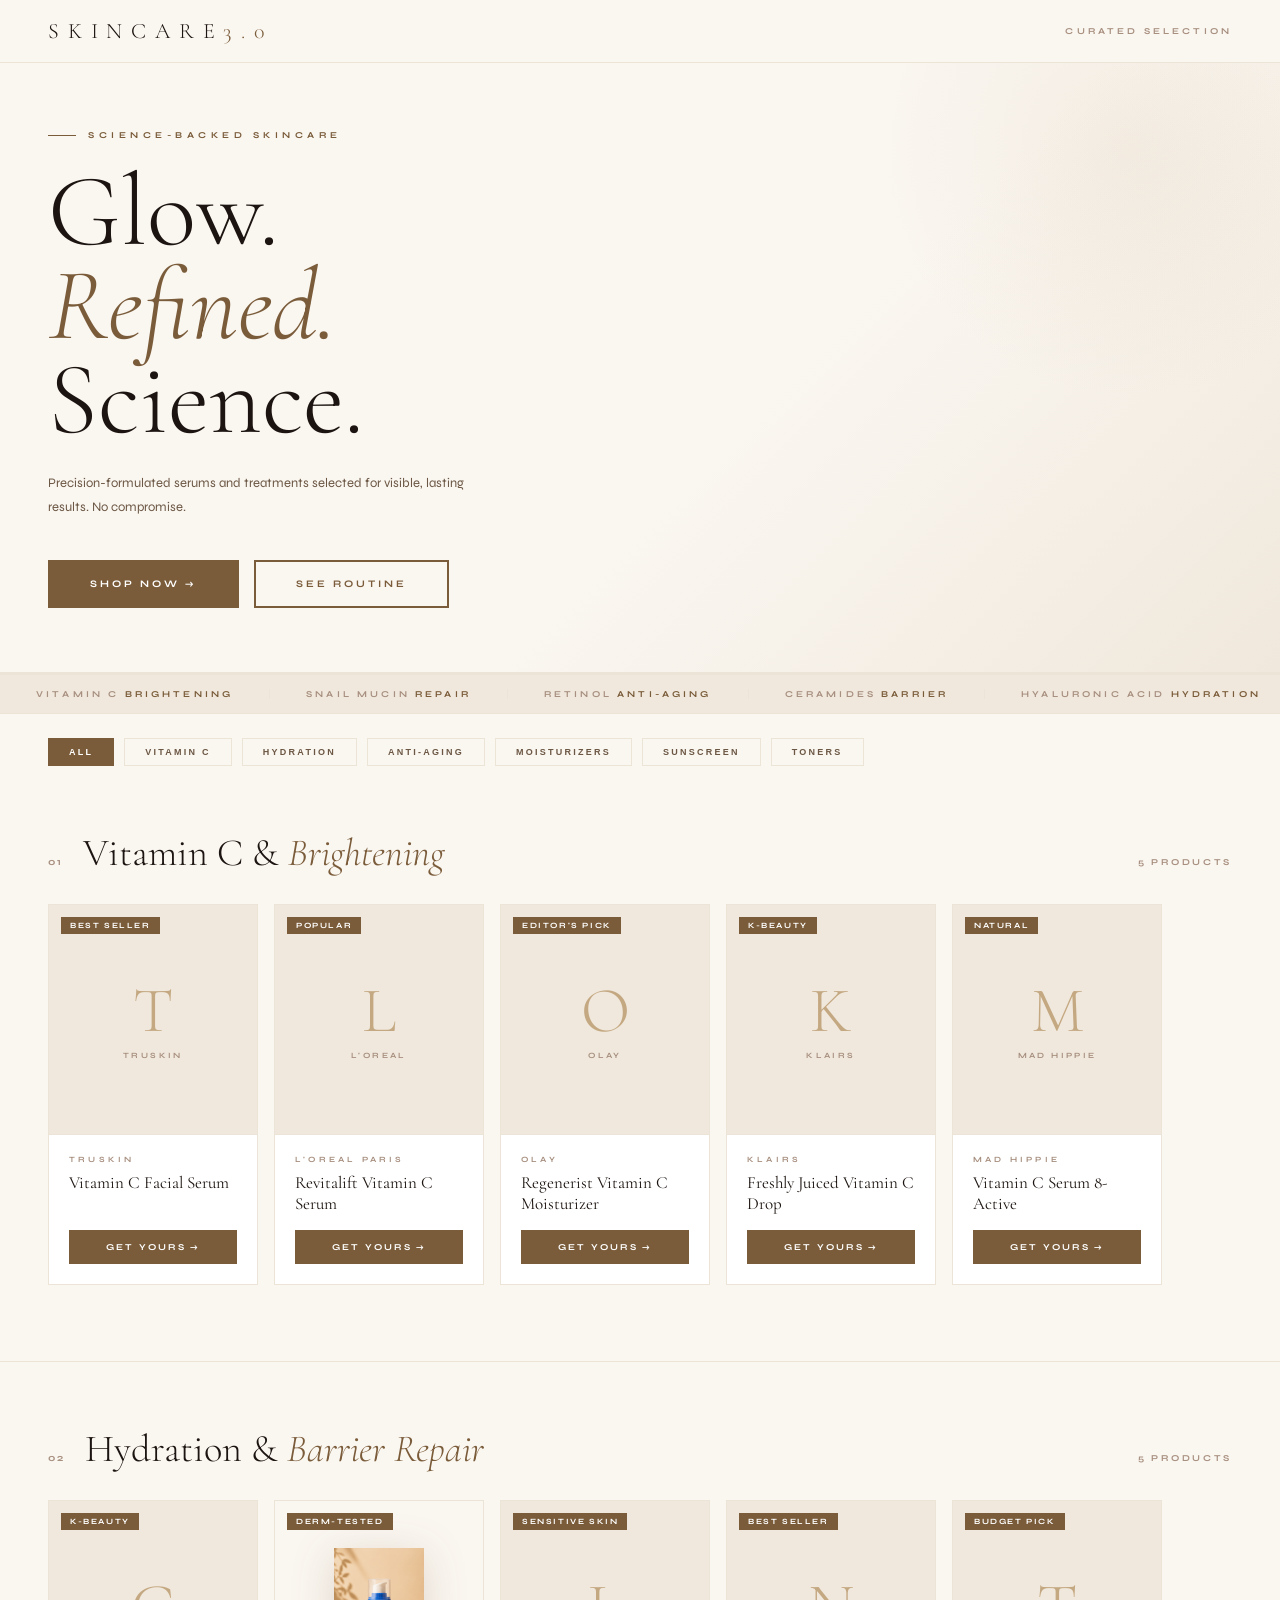
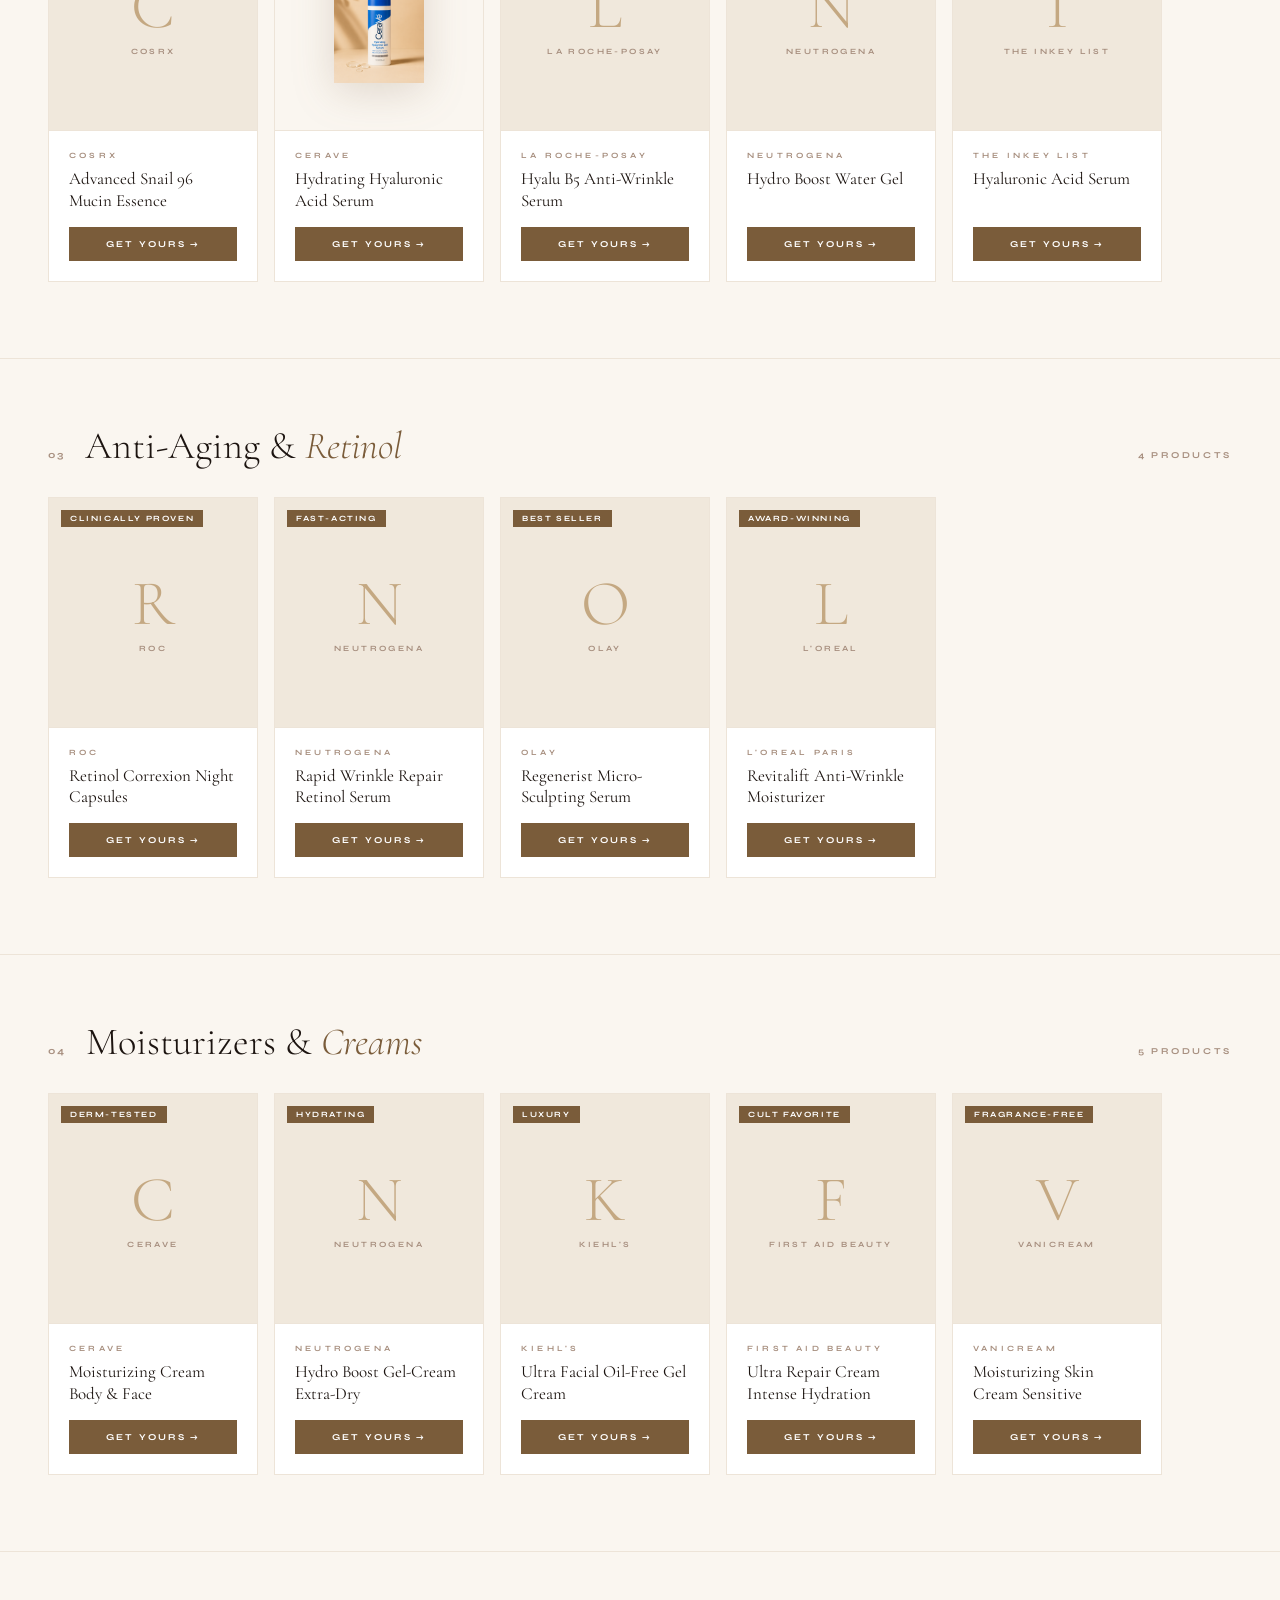
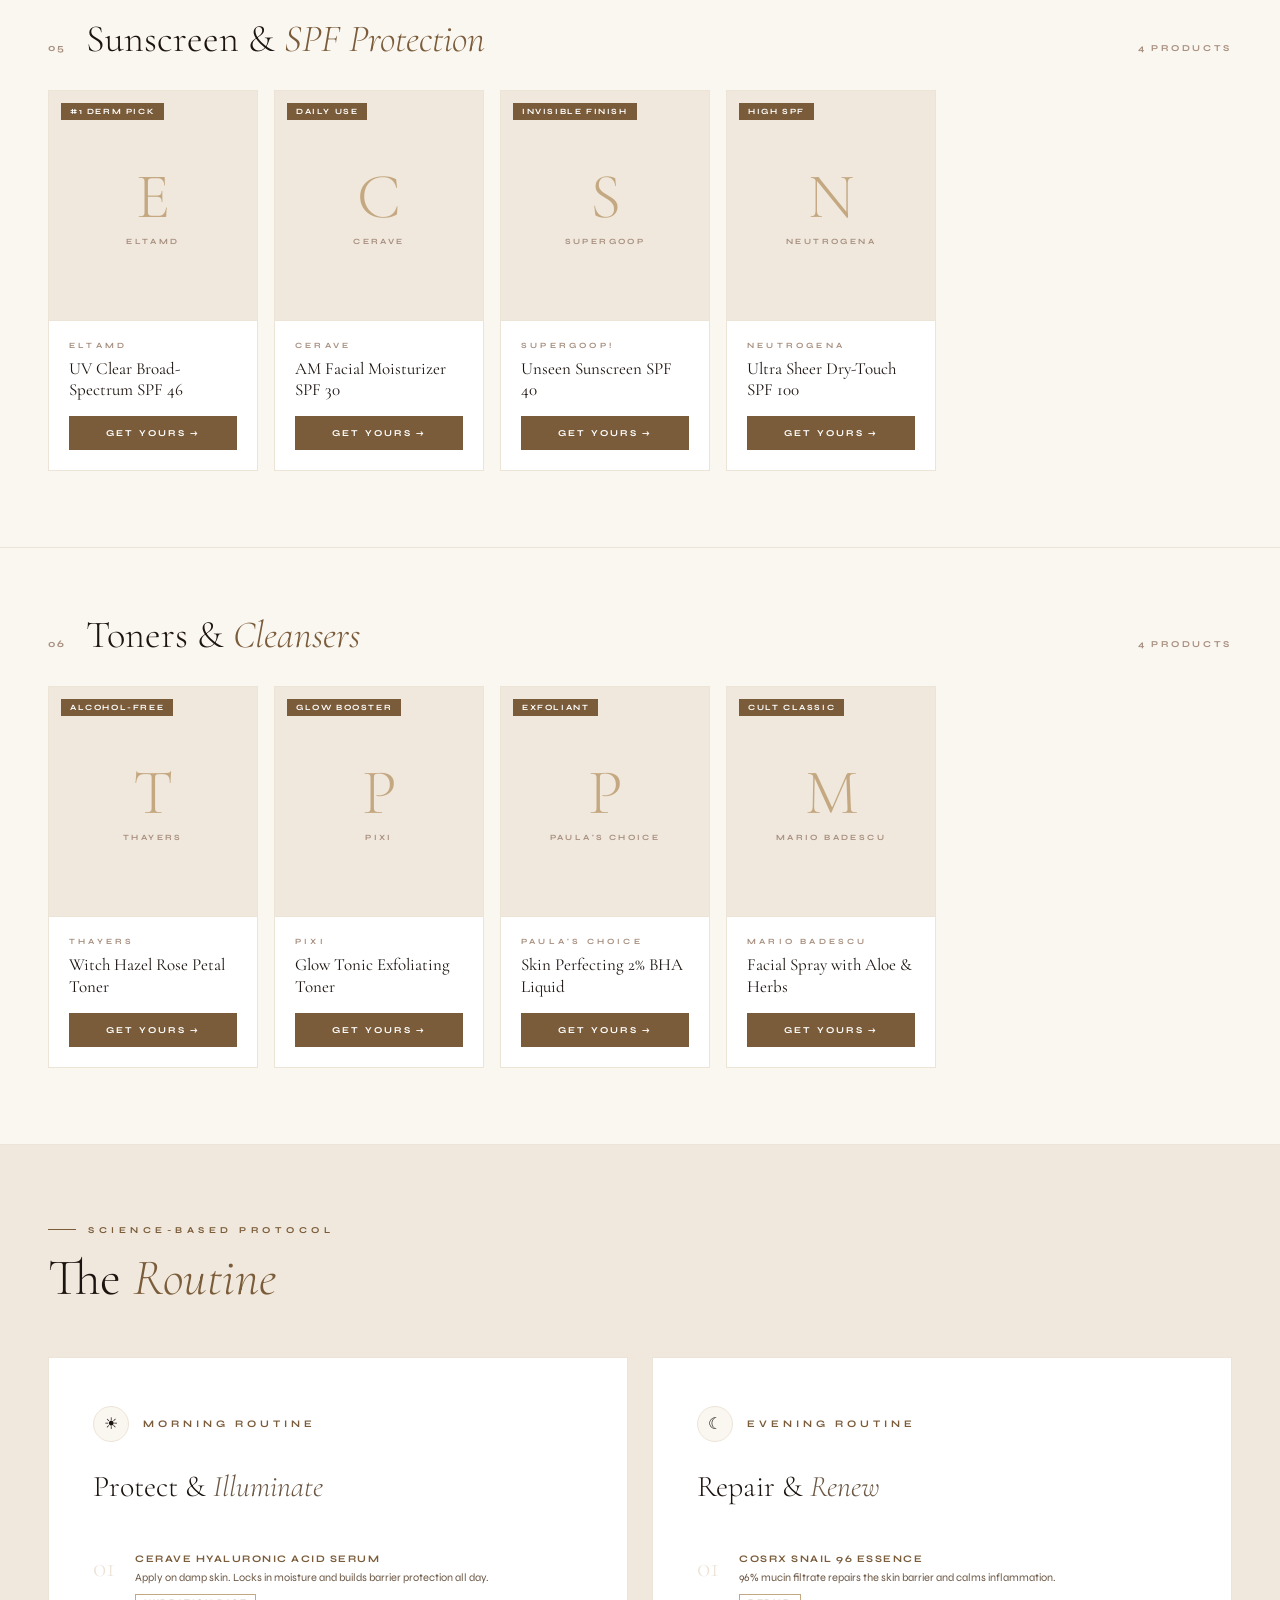
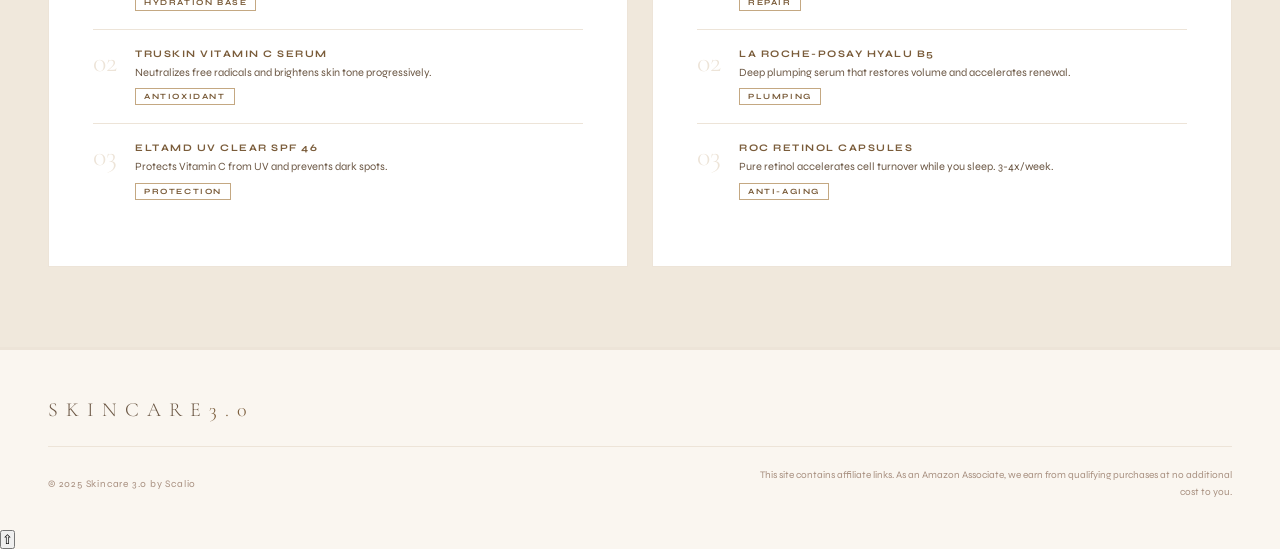
==== commit 5d9fc2bc: "Update index.html" ====
--- a/index.html
+++ b/index.html
@@ -9,7 +9,7 @@
   <meta property="og:description" content="Precision-formulated serums and treatments selected for visible, lasting results."/>
   <meta property="og:type" content="website"/>
   <meta property="og:url" content="https://vantablack461-oss.github.io/Skincare3.0-/"/>
-  <meta property="og:image" content="https://vantablack461-oss.github.io/Skincare3.0-/images/truskin.jpg"/>
+  <meta property="og:image" content="https://vantablack461-oss.github.io/Skincare3.0-/images/truskin.png"/>
   <meta property="og:image:width" content="1200"/>
   <meta property="og:image:height" content="630"/>
   <meta name="pinterest-rich-pin" content="true"/>
@@ -66,11 +66,11 @@
 <section class="cat-section reveal" data-cat="vitaminc">
   <div class="cat-head"><span class="cat-num">01</span><h2 class="cat-title">Vitamin C &amp; <em>Brightening</em></h2><span class="cat-count">5 products</span></div>
   <div class="scroll-row">
-    <div class="pc"><div class="pc-img"><span class="pc-tag">Best Seller</span><img src="images/truskin.jpg" alt="TruSkin Vitamin C" loading="lazy" onerror="this.style.display='none';this.parentElement.querySelector('.pc-fb').style.display='flex'"/><div class="pc-fb"><span class="fi">T</span><span class="fb">TruSkin</span></div></div><div class="pc-body"><p class="pc-brand">TruSkin</p><p class="pc-name">Vitamin C Facial Serum</p><a href="https://www.amazon.com/dp/B01EKUBU5Y?tag=skincarede049-20" target="_blank" class="pc-btn">Get Yours &rarr;</a></div></div>
-    <div class="pc"><div class="pc-img"><span class="pc-tag">Popular</span><img src="images/loreal.jpg" alt="LOreal Vitamin C" loading="lazy" onerror="this.style.display='none';this.parentElement.querySelector('.pc-fb').style.display='flex'"/><div class="pc-fb"><span class="fi">L</span><span class="fb">L'Oreal</span></div></div><div class="pc-body"><p class="pc-brand">L'Oreal Paris</p><p class="pc-name">Revitalift Vitamin C Serum</p><a href="https://www.amazon.com/dp/B0B645WSPG?tag=skincarede049-20" target="_blank" class="pc-btn">Get Yours &rarr;</a></div></div>
-    <div class="pc"><div class="pc-img"><span class="pc-tag">Editor's Pick</span><img src="images/olay.jpg" alt="Olay Vitamin C" loading="lazy" onerror="this.style.display='none';this.parentElement.querySelector('.pc-fb').style.display='flex'"/><div class="pc-fb"><span class="fi">O</span><span class="fb">Olay</span></div></div><div class="pc-body"><p class="pc-brand">Olay</p><p class="pc-name">Regenerist Vitamin C Moisturizer</p><a href="https://www.amazon.com/dp/B09CDXHG9N?tag=skincarede049-20" target="_blank" class="pc-btn">Get Yours &rarr;</a></div></div>
-    <div class="pc"><div class="pc-img"><span class="pc-tag">K-Beauty</span><img src="images/klairs.jpg" alt="Klairs Vitamin C" loading="lazy" onerror="this.style.display='none';this.parentElement.querySelector('.pc-fb').style.display='flex'"/><div class="pc-fb"><span class="fi">K</span><span class="fb">Klairs</span></div></div><div class="pc-body"><p class="pc-brand">Klairs</p><p class="pc-name">Freshly Juiced Vitamin C Drop</p><a href="https://www.amazon.com/dp/B010FOFSH0?tag=skincarede049-20" target="_blank" class="pc-btn">Get Yours &rarr;</a></div></div>
-    <div class="pc"><div class="pc-img"><span class="pc-tag">Natural</span><img src="images/madhippie.jpg" alt="Mad Hippie" loading="lazy" onerror="this.style.display='none';this.parentElement.querySelector('.pc-fb').style.display='flex'"/><div class="pc-fb"><span class="fi">M</span><span class="fb">Mad Hippie</span></div></div><div class="pc-body"><p class="pc-brand">Mad Hippie</p><p class="pc-name">Vitamin C Serum 8-Active</p><a href="https://www.amazon.com/dp/B00D8GKC2Y?tag=skincarede049-20" target="_blank" class="pc-btn">Get Yours &rarr;</a></div></div>
+    <div class="pc"><div class="pc-img"><span class="pc-tag">Best Seller</span><img src="truskin.png" alt="TruSkin Vitamin C" loading="lazy" onerror="this.style.display='none';this.parentElement.querySelector('.pc-fb').style.display='flex'"/><div class="pc-fb"><span class="fi">T</span><span class="fb">TruSkin</span></div></div><div class="pc-body"><p class="pc-brand">TruSkin</p><p class="pc-name">Vitamin C Facial Serum</p><a href="https://www.amazon.com/dp/B01EKUBU5Y?tag=skincarede049-20" target="_blank" class="pc-btn">Get Yours &rarr;</a></div></div>
+    <div class="pc"><div class="pc-img"><span class="pc-tag">Popular</span><img src="loreal.png" alt="LOreal Vitamin C" loading="lazy" onerror="this.style.display='none';this.parentElement.querySelector('.pc-fb').style.display='flex'"/><div class="pc-fb"><span class="fi">L</span><span class="fb">L'Oreal</span></div></div><div class="pc-body"><p class="pc-brand">L'Oreal Paris</p><p class="pc-name">Revitalift Vitamin C Serum</p><a href="https://www.amazon.com/dp/B0B645WSPG?tag=skincarede049-20" target="_blank" class="pc-btn">Get Yours &rarr;</a></div></div>
+    <div class="pc"><div class="pc-img"><span class="pc-tag">Editor's Pick</span><img src="olay.png" alt="Olay Vitamin C" loading="lazy" onerror="this.style.display='none';this.parentElement.querySelector('.pc-fb').style.display='flex'"/><div class="pc-fb"><span class="fi">O</span><span class="fb">Olay</span></div></div><div class="pc-body"><p class="pc-brand">Olay</p><p class="pc-name">Regenerist Vitamin C Moisturizer</p><a href="https://www.amazon.com/dp/B09CDXHG9N?tag=skincarede049-20" target="_blank" class="pc-btn">Get Yours &rarr;</a></div></div>
+    <div class="pc"><div class="pc-img"><span class="pc-tag">K-Beauty</span><img src="klairs.png" alt="Klairs Vitamin C" loading="lazy" onerror="this.style.display='none';this.parentElement.querySelector('.pc-fb').style.display='flex'"/><div class="pc-fb"><span class="fi">K</span><span class="fb">Klairs</span></div></div><div class="pc-body"><p class="pc-brand">Klairs</p><p class="pc-name">Freshly Juiced Vitamin C Drop</p><a href="https://www.amazon.com/dp/B010FOFSH0?tag=skincarede049-20" target="_blank" class="pc-btn">Get Yours &rarr;</a></div></div>
+    <div class="pc"><div class="pc-img"><span class="pc-tag">Natural</span><img src="madhippie.png" alt="Mad Hippie" loading="lazy" onerror="this.style.display='none';this.parentElement.querySelector('.pc-fb').style.display='flex'"/><div class="pc-fb"><span class="fi">M</span><span class="fb">Mad Hippie</span></div></div><div class="pc-body"><p class="pc-brand">Mad Hippie</p><p class="pc-name">Vitamin C Serum 8-Active</p><a href="https://www.amazon.com/dp/B00D8GKC2Y?tag=skincarede049-20" target="_blank" class="pc-btn">Get Yours &rarr;</a></div></div>
   </div>
 </section>
 
@@ -78,11 +78,11 @@
 <section class="cat-section reveal" data-cat="hydration">
   <div class="cat-head"><span class="cat-num">02</span><h2 class="cat-title">Hydration &amp; <em>Barrier Repair</em></h2><span class="cat-count">5 products</span></div>
   <div class="scroll-row">
-    <div class="pc"><div class="pc-img"><span class="pc-tag">K-Beauty</span><img src="images/cosrx.jpg" alt="COSRX Snail 96" loading="lazy" onerror="this.style.display='none';this.parentElement.querySelector('.pc-fb').style.display='flex'"/><div class="pc-fb"><span class="fi">C</span><span class="fb">COSRX</span></div></div><div class="pc-body"><p class="pc-brand">COSRX</p><p class="pc-name">Advanced Snail 96 Mucin Essence</p><a href="https://www.amazon.com/dp/B00PBX3L7K?tag=skincarede049-20" target="_blank" class="pc-btn">Get Yours &rarr;</a></div></div>
-    <div class="pc"><div class="pc-img"><span class="pc-tag">Derm-Tested</span><img src="images/cerave-hyaluronic.jpg" alt="CeraVe Hyaluronic" loading="lazy" onerror="this.style.display='none';this.parentElement.querySelector('.pc-fb').style.display='flex'"/><div class="pc-fb"><span class="fi">C</span><span class="fb">CeraVe</span></div></div><div class="pc-body"><p class="pc-brand">CeraVe</p><p class="pc-name">Hydrating Hyaluronic Acid Serum</p><a href="https://www.amazon.com/dp/B07K3261ZD?tag=skincarede049-20" target="_blank" class="pc-btn">Get Yours &rarr;</a></div></div>
-    <div class="pc"><div class="pc-img"><span class="pc-tag">Sensitive Skin</span><img src="images/laroche-hyalu.jpg" alt="La Roche-Posay" loading="lazy" onerror="this.style.display='none';this.parentElement.querySelector('.pc-fb').style.display='flex'"/><div class="pc-fb"><span class="fi">L</span><span class="fb">La Roche-Posay</span></div></div><div class="pc-body"><p class="pc-brand">La Roche-Posay</p><p class="pc-name">Hyalu B5 Anti-Wrinkle Serum</p><a href="https://www.amazon.com/dp/B083SGYDJY?tag=skincarede049-20" target="_blank" class="pc-btn">Get Yours &rarr;</a></div></div>
-    <div class="pc"><div class="pc-img"><span class="pc-tag">Best Seller</span><img src="images/neutrogena-hydroboost.jpg" alt="Neutrogena Hydro Boost" loading="lazy" onerror="this.style.display='none';this.parentElement.querySelector('.pc-fb').style.display='flex'"/><div class="pc-fb"><span class="fi">N</span><span class="fb">Neutrogena</span></div></div><div class="pc-body"><p class="pc-brand">Neutrogena</p><p class="pc-name">Hydro Boost Water Gel</p><a href="https://www.amazon.com/dp/B00NR1YC6G?tag=skincarede049-20" target="_blank" class="pc-btn">Get Yours &rarr;</a></div></div>
-    <div class="pc"><div class="pc-img"><span class="pc-tag">Budget Pick</span><img src="images/inkey.jpg" alt="The Inkey List" loading="lazy" onerror="this.style.display='none';this.parentElement.querySelector('.pc-fb').style.display='flex'"/><div class="pc-fb"><span class="fi">T</span><span class="fb">The Inkey List</span></div></div><div class="pc-body"><p class="pc-brand">The Inkey List</p><p class="pc-name">Hyaluronic Acid Serum</p><a href="https://www.amazon.com/dp/B07GL7XD64?tag=skincarede049-20" target="_blank" class="pc-btn">Get Yours &rarr;</a></div></div>
+    <div class="pc"><div class="pc-img"><span class="pc-tag">K-Beauty</span><img src="cosrx.png" alt="COSRX Snail 96" loading="lazy" onerror="this.style.display='none';this.parentElement.querySelector('.pc-fb').style.display='flex'"/><div class="pc-fb"><span class="fi">C</span><span class="fb">COSRX</span></div></div><div class="pc-body"><p class="pc-brand">COSRX</p><p class="pc-name">Advanced Snail 96 Mucin Essence</p><a href="https://www.amazon.com/dp/B00PBX3L7K?tag=skincarede049-20" target="_blank" class="pc-btn">Get Yours &rarr;</a></div></div>
+    <div class="pc"><div class="pc-img"><span class="pc-tag">Derm-Tested</span><img src="cerave-hyaluronic.png" alt="CeraVe Hyaluronic" loading="lazy" onerror="this.style.display='none';this.parentElement.querySelector('.pc-fb').style.display='flex'"/><div class="pc-fb"><span class="fi">C</span><span class="fb">CeraVe</span></div></div><div class="pc-body"><p class="pc-brand">CeraVe</p><p class="pc-name">Hydrating Hyaluronic Acid Serum</p><a href="https://www.amazon.com/dp/B07K3261ZD?tag=skincarede049-20" target="_blank" class="pc-btn">Get Yours &rarr;</a></div></div>
+    <div class="pc"><div class="pc-img"><span class="pc-tag">Sensitive Skin</span><img src="laroche-hyalu.png" alt="La Roche-Posay" loading="lazy" onerror="this.style.display='none';this.parentElement.querySelector('.pc-fb').style.display='flex'"/><div class="pc-fb"><span class="fi">L</span><span class="fb">La Roche-Posay</span></div></div><div class="pc-body"><p class="pc-brand">La Roche-Posay</p><p class="pc-name">Hyalu B5 Anti-Wrinkle Serum</p><a href="https://www.amazon.com/dp/B083SGYDJY?tag=skincarede049-20" target="_blank" class="pc-btn">Get Yours &rarr;</a></div></div>
+    <div class="pc"><div class="pc-img"><span class="pc-tag">Best Seller</span><img src="neutrogena-hydroboost.png" alt="Neutrogena Hydro Boost" loading="lazy" onerror="this.style.display='none';this.parentElement.querySelector('.pc-fb').style.display='flex'"/><div class="pc-fb"><span class="fi">N</span><span class="fb">Neutrogena</span></div></div><div class="pc-body"><p class="pc-brand">Neutrogena</p><p class="pc-name">Hydro Boost Water Gel</p><a href="https://www.amazon.com/dp/B00NR1YC6G?tag=skincarede049-20" target="_blank" class="pc-btn">Get Yours &rarr;</a></div></div>
+    <div class="pc"><div class="pc-img"><span class="pc-tag">Budget Pick</span><img src="inkey.png" alt="The Inkey List" loading="lazy" onerror="this.style.display='none';this.parentElement.querySelector('.pc-fb').style.display='flex'"/><div class="pc-fb"><span class="fi">T</span><span class="fb">The Inkey List</span></div></div><div class="pc-body"><p class="pc-brand">The Inkey List</p><p class="pc-name">Hyaluronic Acid Serum</p><a href="https://www.amazon.com/dp/B07GL7XD64?tag=skincarede049-20" target="_blank" class="pc-btn">Get Yours &rarr;</a></div></div>
   </div>
 </section>
 
@@ -90,10 +90,10 @@
 <section class="cat-section reveal" data-cat="antiaging">
   <div class="cat-head"><span class="cat-num">03</span><h2 class="cat-title">Anti-Aging &amp; <em>Retinol</em></h2><span class="cat-count">4 products</span></div>
   <div class="scroll-row">
-    <div class="pc"><div class="pc-img"><span class="pc-tag">Clinically Proven</span><img src="images/roc-retinol.jpg" alt="RoC Retinol" loading="lazy" onerror="this.style.display='none';this.parentElement.querySelector('.pc-fb').style.display='flex'"/><div class="pc-fb"><span class="fi">R</span><span class="fb">RoC</span></div></div><div class="pc-body"><p class="pc-brand">RoC</p><p class="pc-name">Retinol Correxion Night Capsules</p><a href="https://www.amazon.com/dp/B088419TZG?tag=skincarede049-20" target="_blank" class="pc-btn">Get Yours &rarr;</a></div></div>
-    <div class="pc"><div class="pc-img"><span class="pc-tag">Fast-Acting</span><img src="images/neutrogena-retinol.jpg" alt="Neutrogena Retinol" loading="lazy" onerror="this.style.display='none';this.parentElement.querySelector('.pc-fb').style.display='flex'"/><div class="pc-fb"><span class="fi">N</span><span class="fb">Neutrogena</span></div></div><div class="pc-body"><p class="pc-brand">Neutrogena</p><p class="pc-name">Rapid Wrinkle Repair Retinol Serum</p><a href="https://www.amazon.com/dp/B01HOHBS6G?tag=skincarede049-20" target="_blank" class="pc-btn">Get Yours &rarr;</a></div></div>
-    <div class="pc"><div class="pc-img"><span class="pc-tag">Best Seller</span><img src="images/olay-microsculpting.jpg" alt="Olay Regenerist" loading="lazy" onerror="this.style.display='none';this.parentElement.querySelector('.pc-fb').style.display='flex'"/><div class="pc-fb"><span class="fi">O</span><span class="fb">Olay</span></div></div><div class="pc-body"><p class="pc-brand">Olay</p><p class="pc-name">Regenerist Micro-Sculpting Serum</p><a href="https://www.amazon.com/dp/B007M81B4M?tag=skincarede049-20" target="_blank" class="pc-btn">Get Yours &rarr;</a></div></div>
-    <div class="pc"><div class="pc-img"><span class="pc-tag">Award-Winning</span><img src="images/loreal-antiwrinkle.jpg" alt="LOreal Revitalift" loading="lazy" onerror="this.style.display='none';this.parentElement.querySelector('.pc-fb').style.display='flex'"/><div class="pc-fb"><span class="fi">L</span><span class="fb">L'Oreal</span></div></div><div class="pc-body"><p class="pc-brand">L'Oreal Paris</p><p class="pc-name">Revitalift Anti-Wrinkle Moisturizer</p><a href="https://www.amazon.com/dp/B000KONYJK?tag=skincarede049-20" target="_blank" class="pc-btn">Get Yours &rarr;</a></div></div>
+    <div class="pc"><div class="pc-img"><span class="pc-tag">Clinically Proven</span><img src="roc-retinol.png" alt="RoC Retinol" loading="lazy" onerror="this.style.display='none';this.parentElement.querySelector('.pc-fb').style.display='flex'"/><div class="pc-fb"><span class="fi">R</span><span class="fb">RoC</span></div></div><div class="pc-body"><p class="pc-brand">RoC</p><p class="pc-name">Retinol Correxion Night Capsules</p><a href="https://www.amazon.com/dp/B088419TZG?tag=skincarede049-20" target="_blank" class="pc-btn">Get Yours &rarr;</a></div></div>
+    <div class="pc"><div class="pc-img"><span class="pc-tag">Fast-Acting</span><img src="neutrogena-retinol.png" alt="Neutrogena Retinol" loading="lazy" onerror="this.style.display='none';this.parentElement.querySelector('.pc-fb').style.display='flex'"/><div class="pc-fb"><span class="fi">N</span><span class="fb">Neutrogena</span></div></div><div class="pc-body"><p class="pc-brand">Neutrogena</p><p class="pc-name">Rapid Wrinkle Repair Retinol Serum</p><a href="https://www.amazon.com/dp/B01HOHBS6G?tag=skincarede049-20" target="_blank" class="pc-btn">Get Yours &rarr;</a></div></div>
+    <div class="pc"><div class="pc-img"><span class="pc-tag">Best Seller</span><img src="olay-microsculpting.png" alt="Olay Regenerist" loading="lazy" onerror="this.style.display='none';this.parentElement.querySelector('.pc-fb').style.display='flex'"/><div class="pc-fb"><span class="fi">O</span><span class="fb">Olay</span></div></div><div class="pc-body"><p class="pc-brand">Olay</p><p class="pc-name">Regenerist Micro-Sculpting Serum</p><a href="https://www.amazon.com/dp/B007M81B4M?tag=skincarede049-20" target="_blank" class="pc-btn">Get Yours &rarr;</a></div></div>
+    <div class="pc"><div class="pc-img"><span class="pc-tag">Award-Winning</span><img src="loreal-antiwrinkle.png" alt="LOreal Revitalift" loading="lazy" onerror="this.style.display='none';this.parentElement.querySelector('.pc-fb').style.display='flex'"/><div class="pc-fb"><span class="fi">L</span><span class="fb">L'Oreal</span></div></div><div class="pc-body"><p class="pc-brand">L'Oreal Paris</p><p class="pc-name">Revitalift Anti-Wrinkle Moisturizer</p><a href="https://www.amazon.com/dp/B000KONYJK?tag=skincarede049-20" target="_blank" class="pc-btn">Get Yours &rarr;</a></div></div>
   </div>
 </section>
 
@@ -101,11 +101,11 @@
 <section class="cat-section reveal" data-cat="moisturizers">
   <div class="cat-head"><span class="cat-num">04</span><h2 class="cat-title">Moisturizers &amp; <em>Creams</em></h2><span class="cat-count">5 products</span></div>
   <div class="scroll-row">
-    <div class="pc"><div class="pc-img"><span class="pc-tag">Derm-Tested</span><img src="images/cerave-cream.jpg" alt="CeraVe Cream" loading="lazy" onerror="this.style.display='none';this.parentElement.querySelector('.pc-fb').style.display='flex'"/><div class="pc-fb"><span class="fi">C</span><span class="fb">CeraVe</span></div></div><div class="pc-body"><p class="pc-brand">CeraVe</p><p class="pc-name">Moisturizing Cream Body &amp; Face</p><a href="https://www.amazon.com/dp/B0BTX1V469?tag=skincarede049-20" target="_blank" class="pc-btn">Get Yours &rarr;</a></div></div>
-    <div class="pc"><div class="pc-img"><span class="pc-tag">Hydrating</span><img src="images/neutrogena-hydroboost-cream.jpg" alt="Neutrogena Hydro Boost Cream" loading="lazy" onerror="this.style.display='none';this.parentElement.querySelector('.pc-fb').style.display='flex'"/><div class="pc-fb"><span class="fi">N</span><span class="fb">Neutrogena</span></div></div><div class="pc-body"><p class="pc-brand">Neutrogena</p><p class="pc-name">Hydro Boost Gel-Cream Extra-Dry</p><a href="https://www.amazon.com/dp/B0CX3CCJWV?tag=skincarede049-20" target="_blank" class="pc-btn">Get Yours &rarr;</a></div></div>
-    <div class="pc"><div class="pc-img"><span class="pc-tag">Luxury</span><img src="images/kiehls.jpg" alt="Kiehls" loading="lazy" onerror="this.style.display='none';this.parentElement.querySelector('.pc-fb').style.display='flex'"/><div class="pc-fb"><span class="fi">K</span><span class="fb">Kiehl's</span></div></div><div class="pc-body"><p class="pc-brand">Kiehl's</p><p class="pc-name">Ultra Facial Oil-Free Gel Cream</p><a href="https://www.amazon.com/dp/B00A68GOSS?tag=skincarede049-20" target="_blank" class="pc-btn">Get Yours &rarr;</a></div></div>
-    <div class="pc"><div class="pc-img"><span class="pc-tag">Cult Favorite</span><img src="images/firstaidbeauty.jpg" alt="First Aid Beauty" loading="lazy" onerror="this.style.display='none';this.parentElement.querySelector('.pc-fb').style.display='flex'"/><div class="pc-fb"><span class="fi">F</span><span class="fb">First Aid Beauty</span></div></div><div class="pc-body"><p class="pc-brand">First Aid Beauty</p><p class="pc-name">Ultra Repair Cream Intense Hydration</p><a href="https://www.amazon.com/dp/B0FY3Q2F2M?tag=skincarede049-20" target="_blank" class="pc-btn">Get Yours &rarr;</a></div></div>
-    <div class="pc"><div class="pc-img"><span class="pc-tag">Fragrance-Free</span><img src="images/vanicream.jpg" alt="Vanicream" loading="lazy" onerror="this.style.display='none';this.parentElement.querySelector('.pc-fb').style.display='flex'"/><div class="pc-fb"><span class="fi">V</span><span class="fb">Vanicream</span></div></div><div class="pc-body"><p class="pc-brand">Vanicream</p><p class="pc-name">Moisturizing Skin Cream Sensitive</p><a href="https://www.amazon.com/dp/B000NWGCZ2?tag=skincarede049-20" target="_blank" class="pc-btn">Get Yours &rarr;</a></div></div>
+    <div class="pc"><div class="pc-img"><span class="pc-tag">Derm-Tested</span><img src="cerave-cream.png" alt="CeraVe Cream" loading="lazy" onerror="this.style.display='none';this.parentElement.querySelector('.pc-fb').style.display='flex'"/><div class="pc-fb"><span class="fi">C</span><span class="fb">CeraVe</span></div></div><div class="pc-body"><p class="pc-brand">CeraVe</p><p class="pc-name">Moisturizing Cream Body &amp; Face</p><a href="https://www.amazon.com/dp/B0BTX1V469?tag=skincarede049-20" target="_blank" class="pc-btn">Get Yours &rarr;</a></div></div>
+    <div class="pc"><div class="pc-img"><span class="pc-tag">Hydrating</span><img src="neutrogena-hydroboost-cream.png" alt="Neutrogena Hydro Boost Cream" loading="lazy" onerror="this.style.display='none';this.parentElement.querySelector('.pc-fb').style.display='flex'"/><div class="pc-fb"><span class="fi">N</span><span class="fb">Neutrogena</span></div></div><div class="pc-body"><p class="pc-brand">Neutrogena</p><p class="pc-name">Hydro Boost Gel-Cream Extra-Dry</p><a href="https://www.amazon.com/dp/B0CX3CCJWV?tag=skincarede049-20" target="_blank" class="pc-btn">Get Yours &rarr;</a></div></div>
+    <div class="pc"><div class="pc-img"><span class="pc-tag">Luxury</span><img src="kiehls.png" alt="Kiehls" loading="lazy" onerror="this.style.display='none';this.parentElement.querySelector('.pc-fb').style.display='flex'"/><div class="pc-fb"><span class="fi">K</span><span class="fb">Kiehl's</span></div></div><div class="pc-body"><p class="pc-brand">Kiehl's</p><p class="pc-name">Ultra Facial Oil-Free Gel Cream</p><a href="https://www.amazon.com/dp/B00A68GOSS?tag=skincarede049-20" target="_blank" class="pc-btn">Get Yours &rarr;</a></div></div>
+    <div class="pc"><div class="pc-img"><span class="pc-tag">Cult Favorite</span><img src="firstaidbeauty.png" alt="First Aid Beauty" loading="lazy" onerror="this.style.display='none';this.parentElement.querySelector('.pc-fb').style.display='flex'"/><div class="pc-fb"><span class="fi">F</span><span class="fb">First Aid Beauty</span></div></div><div class="pc-body"><p class="pc-brand">First Aid Beauty</p><p class="pc-name">Ultra Repair Cream Intense Hydration</p><a href="https://www.amazon.com/dp/B0FY3Q2F2M?tag=skincarede049-20" target="_blank" class="pc-btn">Get Yours &rarr;</a></div></div>
+    <div class="pc"><div class="pc-img"><span class="pc-tag">Fragrance-Free</span><img src="vanicream.png" alt="Vanicream" loading="lazy" onerror="this.style.display='none';this.parentElement.querySelector('.pc-fb').style.display='flex'"/><div class="pc-fb"><span class="fi">V</span><span class="fb">Vanicream</span></div></div><div class="pc-body"><p class="pc-brand">Vanicream</p><p class="pc-name">Moisturizing Skin Cream Sensitive</p><a href="https://www.amazon.com/dp/B000NWGCZ2?tag=skincarede049-20" target="_blank" class="pc-btn">Get Yours &rarr;</a></div></div>
   </div>
 </section>
 
@@ -113,10 +113,10 @@
 <section class="cat-section reveal" data-cat="sunscreen">
   <div class="cat-head"><span class="cat-num">05</span><h2 class="cat-title">Sunscreen &amp; <em>SPF Protection</em></h2><span class="cat-count">4 products</span></div>
   <div class="scroll-row">
-    <div class="pc"><div class="pc-img"><span class="pc-tag">#1 Derm Pick</span><img src="images/eltamd.jpg" alt="EltaMD" loading="lazy" onerror="this.style.display='none';this.parentElement.querySelector('.pc-fb').style.display='flex'"/><div class="pc-fb"><span class="fi">E</span><span class="fb">EltaMD</span></div></div><div class="pc-body"><p class="pc-brand">EltaMD</p><p class="pc-name">UV Clear Broad-Spectrum SPF 46</p><a href="https://www.amazon.com/dp/B002MSN3QQ?tag=skincarede049-20" target="_blank" class="pc-btn">Get Yours &rarr;</a></div></div>
-    <div class="pc"><div class="pc-img"><span class="pc-tag">Daily Use</span><img src="images/cerave-am-spf.jpg" alt="CeraVe AM SPF" loading="lazy" onerror="this.style.display='none';this.parentElement.querySelector('.pc-fb').style.display='flex'"/><div class="pc-fb"><span class="fi">C</span><span class="fb">CeraVe</span></div></div><div class="pc-body"><p class="pc-brand">CeraVe</p><p class="pc-name">AM Facial Moisturizer SPF 30</p><a href="https://www.amazon.com/dp/B00F97FHAW?tag=skincarede049-20" target="_blank" class="pc-btn">Get Yours &rarr;</a></div></div>
-    <div class="pc"><div class="pc-img"><span class="pc-tag">Invisible Finish</span><img src="images/supergoop.jpg" alt="Supergoop" loading="lazy" onerror="this.style.display='none';this.parentElement.querySelector('.pc-fb').style.display='flex'"/><div class="pc-fb"><span class="fi">S</span><span class="fb">Supergoop</span></div></div><div class="pc-body"><p class="pc-brand">Supergoop!</p><p class="pc-name">Unseen Sunscreen SPF 40</p><a href="https://www.amazon.com/dp/B0C2DCVDVX?tag=skincarede049-20" target="_blank" class="pc-btn">Get Yours &rarr;</a></div></div>
-    <div class="pc"><div class="pc-img"><span class="pc-tag">High SPF</span><img src="images/neutrogena-spf100.jpg" alt="Neutrogena SPF 100" loading="lazy" onerror="this.style.display='none';this.parentElement.querySelector('.pc-fb').style.display='flex'"/><div class="pc-fb"><span class="fi">N</span><span class="fb">Neutrogena</span></div></div><div class="pc-body"><p class="pc-brand">Neutrogena</p><p class="pc-name">Ultra Sheer Dry-Touch SPF 100</p><a href="https://www.amazon.com/dp/B0FPNZXRGZ?tag=skincarede049-20" target="_blank" class="pc-btn">Get Yours &rarr;</a></div></div>
+    <div class="pc"><div class="pc-img"><span class="pc-tag">#1 Derm Pick</span><img src="eltamd.png" alt="EltaMD" loading="lazy" onerror="this.style.display='none';this.parentElement.querySelector('.pc-fb').style.display='flex'"/><div class="pc-fb"><span class="fi">E</span><span class="fb">EltaMD</span></div></div><div class="pc-body"><p class="pc-brand">EltaMD</p><p class="pc-name">UV Clear Broad-Spectrum SPF 46</p><a href="https://www.amazon.com/dp/B002MSN3QQ?tag=skincarede049-20" target="_blank" class="pc-btn">Get Yours &rarr;</a></div></div>
+    <div class="pc"><div class="pc-img"><span class="pc-tag">Daily Use</span><img src="cerave-am-spf.png" alt="CeraVe AM SPF" loading="lazy" onerror="this.style.display='none';this.parentElement.querySelector('.pc-fb').style.display='flex'"/><div class="pc-fb"><span class="fi">C</span><span class="fb">CeraVe</span></div></div><div class="pc-body"><p class="pc-brand">CeraVe</p><p class="pc-name">AM Facial Moisturizer SPF 30</p><a href="https://www.amazon.com/dp/B00F97FHAW?tag=skincarede049-20" target="_blank" class="pc-btn">Get Yours &rarr;</a></div></div>
+    <div class="pc"><div class="pc-img"><span class="pc-tag">Invisible Finish</span><img src="supergoop.png" alt="Supergoop" loading="lazy" onerror="this.style.display='none';this.parentElement.querySelector('.pc-fb').style.display='flex'"/><div class="pc-fb"><span class="fi">S</span><span class="fb">Supergoop</span></div></div><div class="pc-body"><p class="pc-brand">Supergoop!</p><p class="pc-name">Unseen Sunscreen SPF 40</p><a href="https://www.amazon.com/dp/B0C2DCVDVX?tag=skincarede049-20" target="_blank" class="pc-btn">Get Yours &rarr;</a></div></div>
+    <div class="pc"><div class="pc-img"><span class="pc-tag">High SPF</span><img src="neutrogena-spf100.png" alt="Neutrogena SPF 100" loading="lazy" onerror="this.style.display='none';this.parentElement.querySelector('.pc-fb').style.display='flex'"/><div class="pc-fb"><span class="fi">N</span><span class="fb">Neutrogena</span></div></div><div class="pc-body"><p class="pc-brand">Neutrogena</p><p class="pc-name">Ultra Sheer Dry-Touch SPF 100</p><a href="https://www.amazon.com/dp/B0FPNZXRGZ?tag=skincarede049-20" target="_blank" class="pc-btn">Get Yours &rarr;</a></div></div>
   </div>
 </section>
 
@@ -124,10 +124,10 @@
 <section class="cat-section reveal" data-cat="toners">
   <div class="cat-head"><span class="cat-num">06</span><h2 class="cat-title">Toners &amp; <em>Cleansers</em></h2><span class="cat-count">4 products</span></div>
   <div class="scroll-row">
-    <div class="pc"><div class="pc-img"><span class="pc-tag">Alcohol-Free</span><img src="images/thayers.jpg" alt="Thayers Toner" loading="lazy" onerror="this.style.display='none';this.parentElement.querySelector('.pc-fb').style.display='flex'"/><div class="pc-fb"><span class="fi">T</span><span class="fb">Thayers</span></div></div><div class="pc-body"><p class="pc-brand">Thayers</p><p class="pc-name">Witch Hazel Rose Petal Toner</p><a href="https://www.amazon.com/dp/B007HD570Q?tag=skincarede049-20" target="_blank" class="pc-btn">Get Yours &rarr;</a></div></div>
-    <div class="pc"><div class="pc-img"><span class="pc-tag">Glow Booster</span><img src="images/pixi-glow.jpg" alt="Pixi Glow Tonic" loading="lazy" onerror="this.style.display='none';this.parentElement.querySelector('.pc-fb').style.display='flex'"/><div class="pc-fb"><span class="fi">P</span><span class="fb">Pixi</span></div></div><div class="pc-body"><p class="pc-brand">Pixi</p><p class="pc-name">Glow Tonic Exfoliating Toner</p><a href="https://www.amazon.com/dp/B072JKKXW2?tag=skincarede049-20" target="_blank" class="pc-btn">Get Yours &rarr;</a></div></div>
-    <div class="pc"><div class="pc-img"><span class="pc-tag">Exfoliant</span><img src="images/paulas-choice.jpg" alt="Paulas Choice BHA" loading="lazy" onerror="this.style.display='none';this.parentElement.querySelector('.pc-fb').style.display='flex'"/><div class="pc-fb"><span class="fi">P</span><span class="fb">Paula's Choice</span></div></div><div class="pc-body"><p class="pc-brand">Paula's Choice</p><p class="pc-name">Skin Perfecting 2% BHA Liquid</p><a href="https://www.amazon.com/dp/B0GWKBL3V9?tag=skincarede049-20" target="_blank" class="pc-btn">Get Yours &rarr;</a></div></div>
-    <div class="pc"><div class="pc-img"><span class="pc-tag">Cult Classic</span><img src="images/mario-badescu.jpg" alt="Mario Badescu" loading="lazy" onerror="this.style.display='none';this.parentElement.querySelector('.pc-fb').style.display='flex'"/><div class="pc-fb"><span class="fi">M</span><span class="fb">Mario Badescu</span></div></div><div class="pc-body"><p class="pc-brand">Mario Badescu</p><p class="pc-name">Facial Spray with Aloe &amp; Herbs</p><a href="https://www.amazon.com/dp/B00172O9NO?tag=skincarede049-20" target="_blank" class="pc-btn">Get Yours &rarr;</a></div></div>
+    <div class="pc"><div class="pc-img"><span class="pc-tag">Alcohol-Free</span><img src="thayers.png" alt="Thayers Toner" loading="lazy" onerror="this.style.display='none';this.parentElement.querySelector('.pc-fb').style.display='flex'"/><div class="pc-fb"><span class="fi">T</span><span class="fb">Thayers</span></div></div><div class="pc-body"><p class="pc-brand">Thayers</p><p class="pc-name">Witch Hazel Rose Petal Toner</p><a href="https://www.amazon.com/dp/B007HD570Q?tag=skincarede049-20" target="_blank" class="pc-btn">Get Yours &rarr;</a></div></div>
+    <div class="pc"><div class="pc-img"><span class="pc-tag">Glow Booster</span><img src="pixi-glow.png" alt="Pixi Glow Tonic" loading="lazy" onerror="this.style.display='none';this.parentElement.querySelector('.pc-fb').style.display='flex'"/><div class="pc-fb"><span class="fi">P</span><span class="fb">Pixi</span></div></div><div class="pc-body"><p class="pc-brand">Pixi</p><p class="pc-name">Glow Tonic Exfoliating Toner</p><a href="https://www.amazon.com/dp/B072JKKXW2?tag=skincarede049-20" target="_blank" class="pc-btn">Get Yours &rarr;</a></div></div>
+    <div class="pc"><div class="pc-img"><span class="pc-tag">Exfoliant</span><img src="paulas-choice.png" alt="Paulas Choice BHA" loading="lazy" onerror="this.style.display='none';this.parentElement.querySelector('.pc-fb').style.display='flex'"/><div class="pc-fb"><span class="fi">P</span><span class="fb">Paula's Choice</span></div></div><div class="pc-body"><p class="pc-brand">Paula's Choice</p><p class="pc-name">Skin Perfecting 2% BHA Liquid</p><a href="https://www.amazon.com/dp/B0GWKBL3V9?tag=skincarede049-20" target="_blank" class="pc-btn">Get Yours &rarr;</a></div></div>
+    <div class="pc"><div class="pc-img"><span class="pc-tag">Cult Classic</span><img src="mario-badescu.png" alt="Mario Badescu" loading="lazy" onerror="this.style.display='none';this.parentElement.querySelector('.pc-fb').style.display='flex'"/><div class="pc-fb"><span class="fi">M</span><span class="fb">Mario Badescu</span></div></div><div class="pc-body"><p class="pc-brand">Mario Badescu</p><p class="pc-name">Facial Spray with Aloe &amp; Herbs</p><a href="https://www.amazon.com/dp/B00172O9NO?tag=skincarede049-20" target="_blank" class="pc-btn">Get Yours &rarr;</a></div></div>
   </div>
 </section>
 </div>
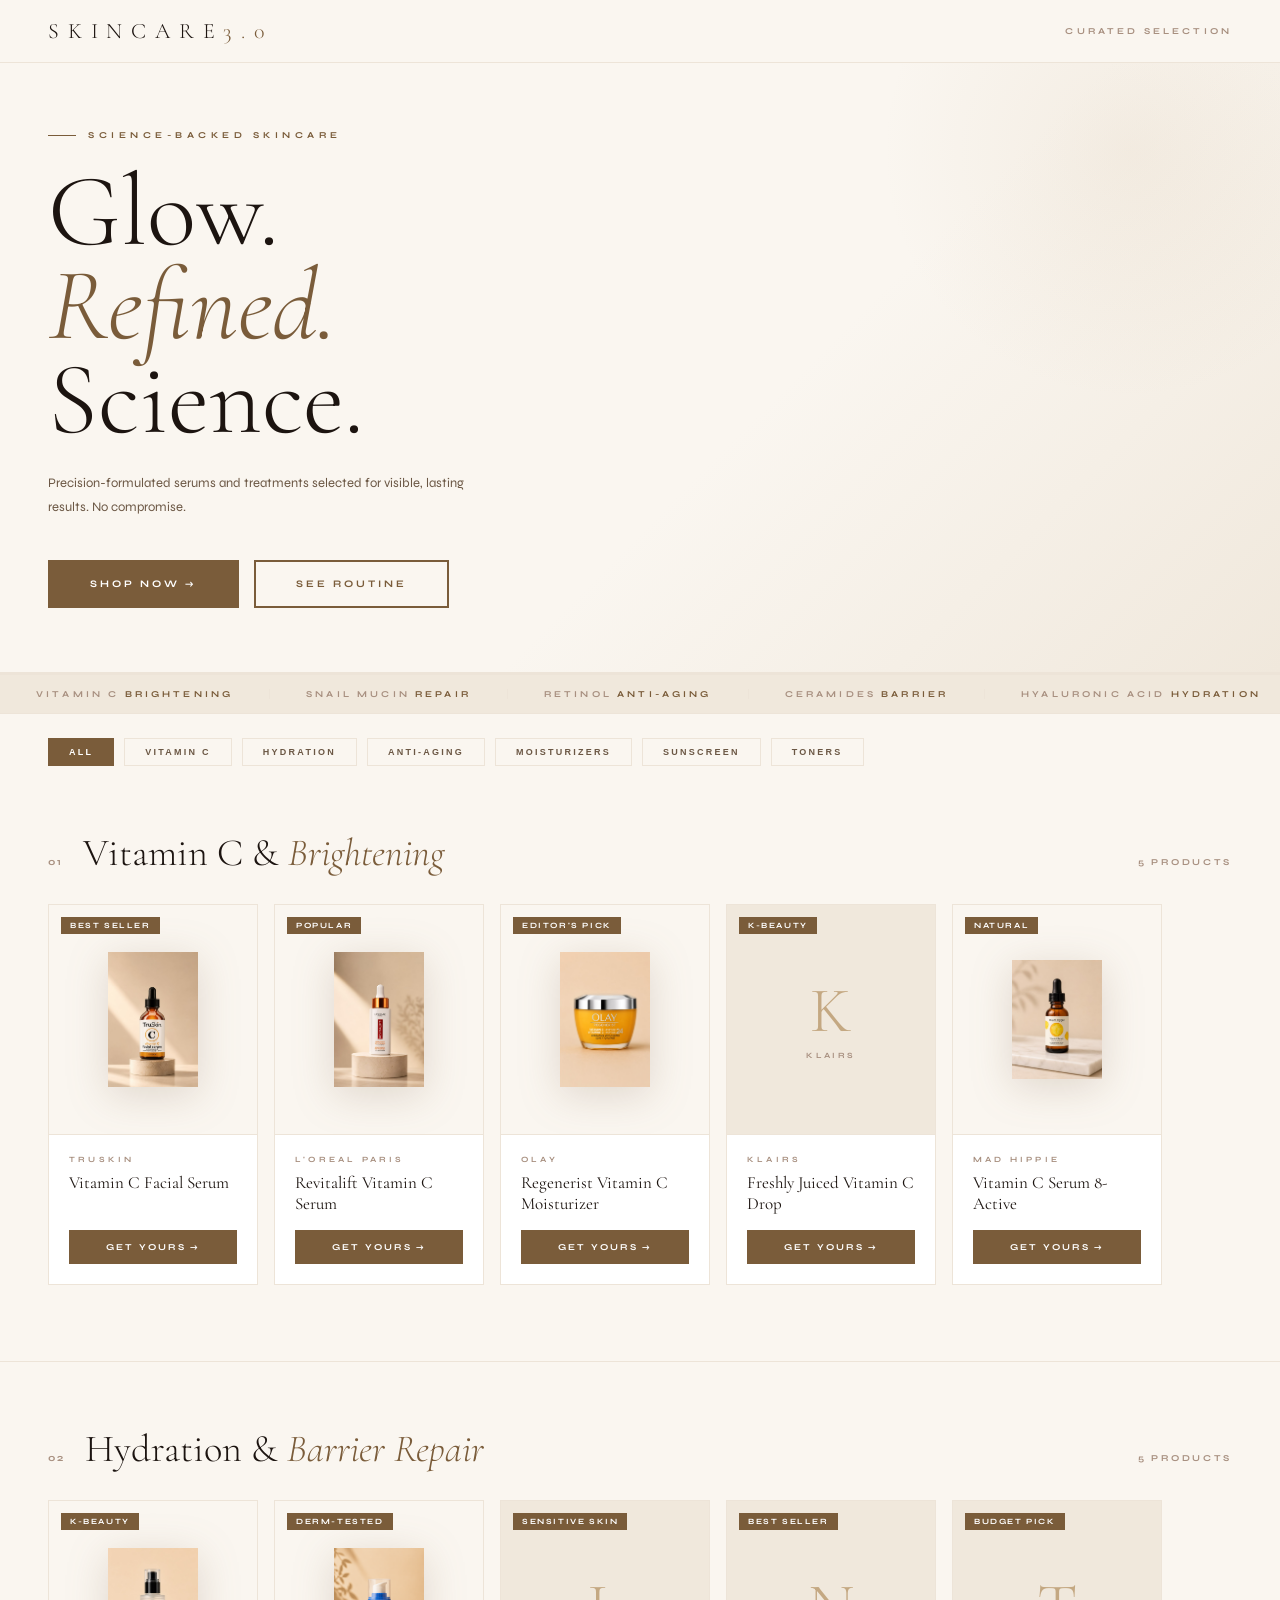
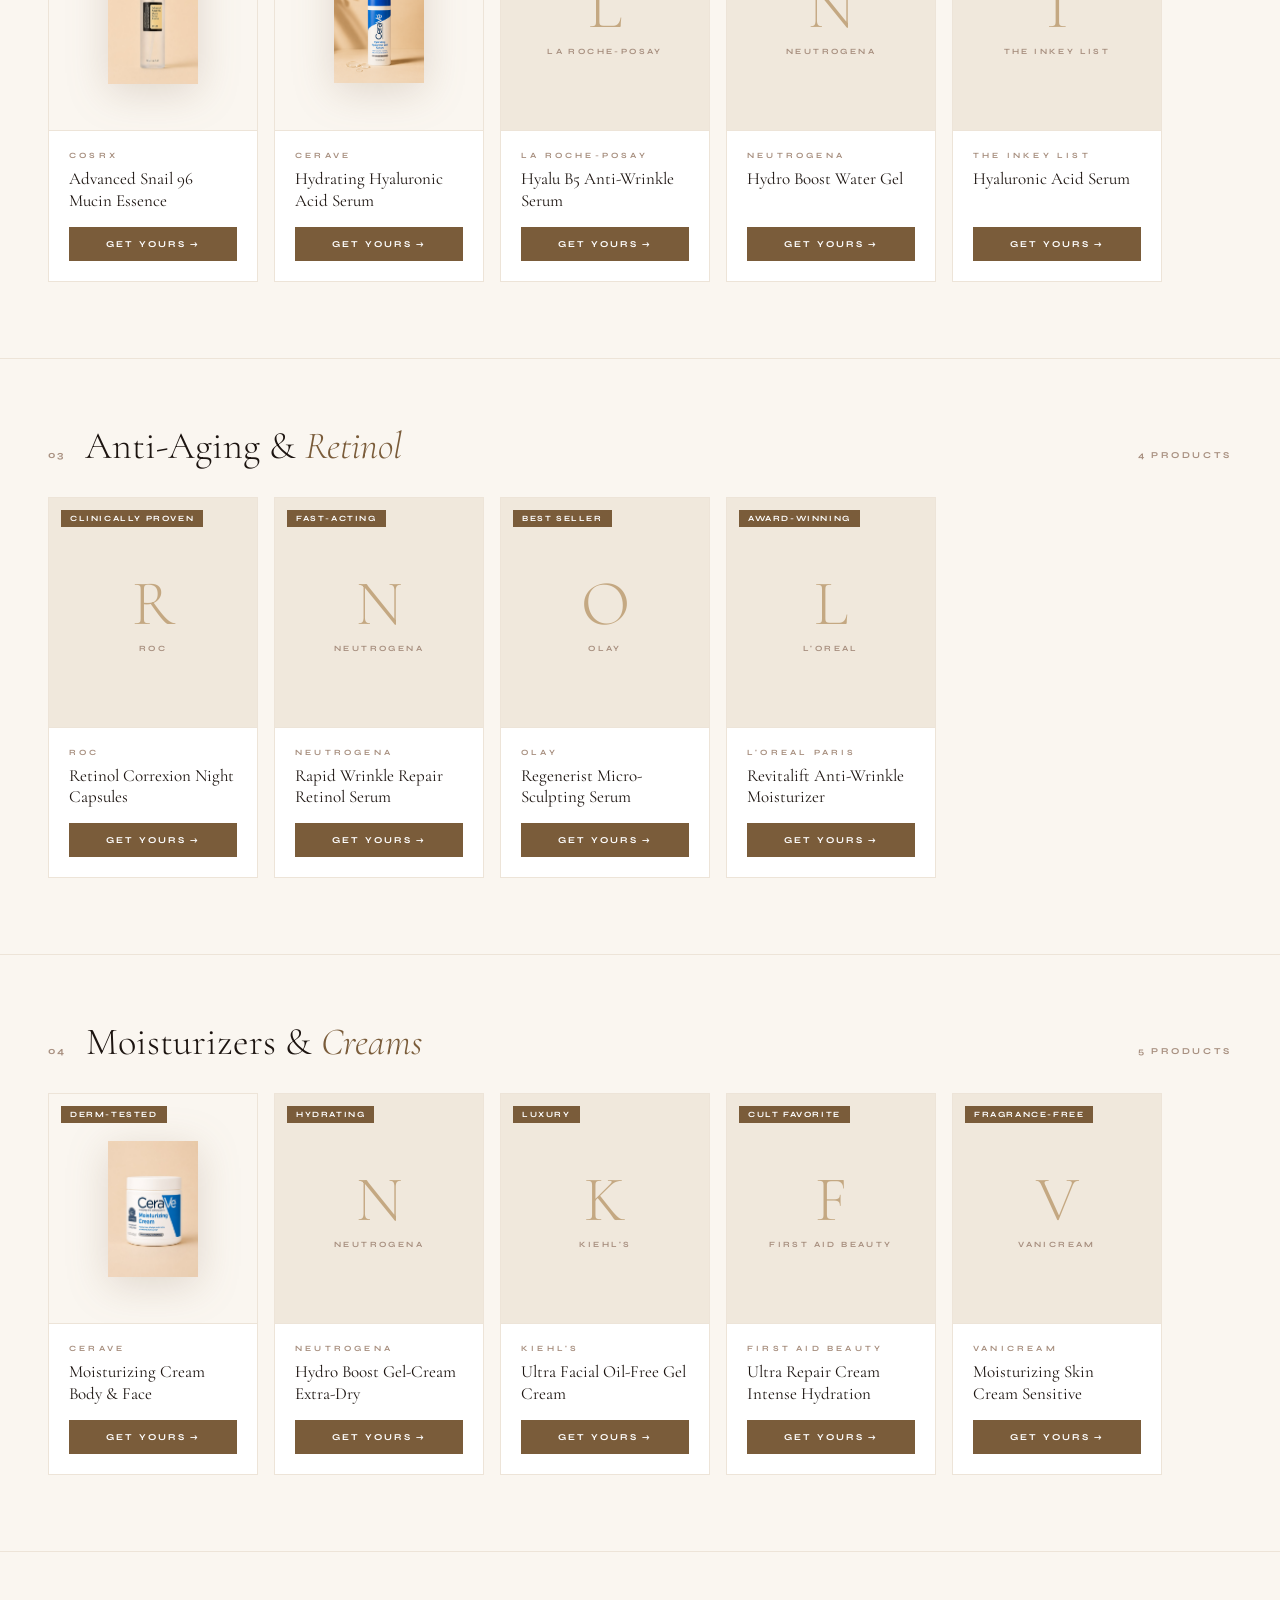
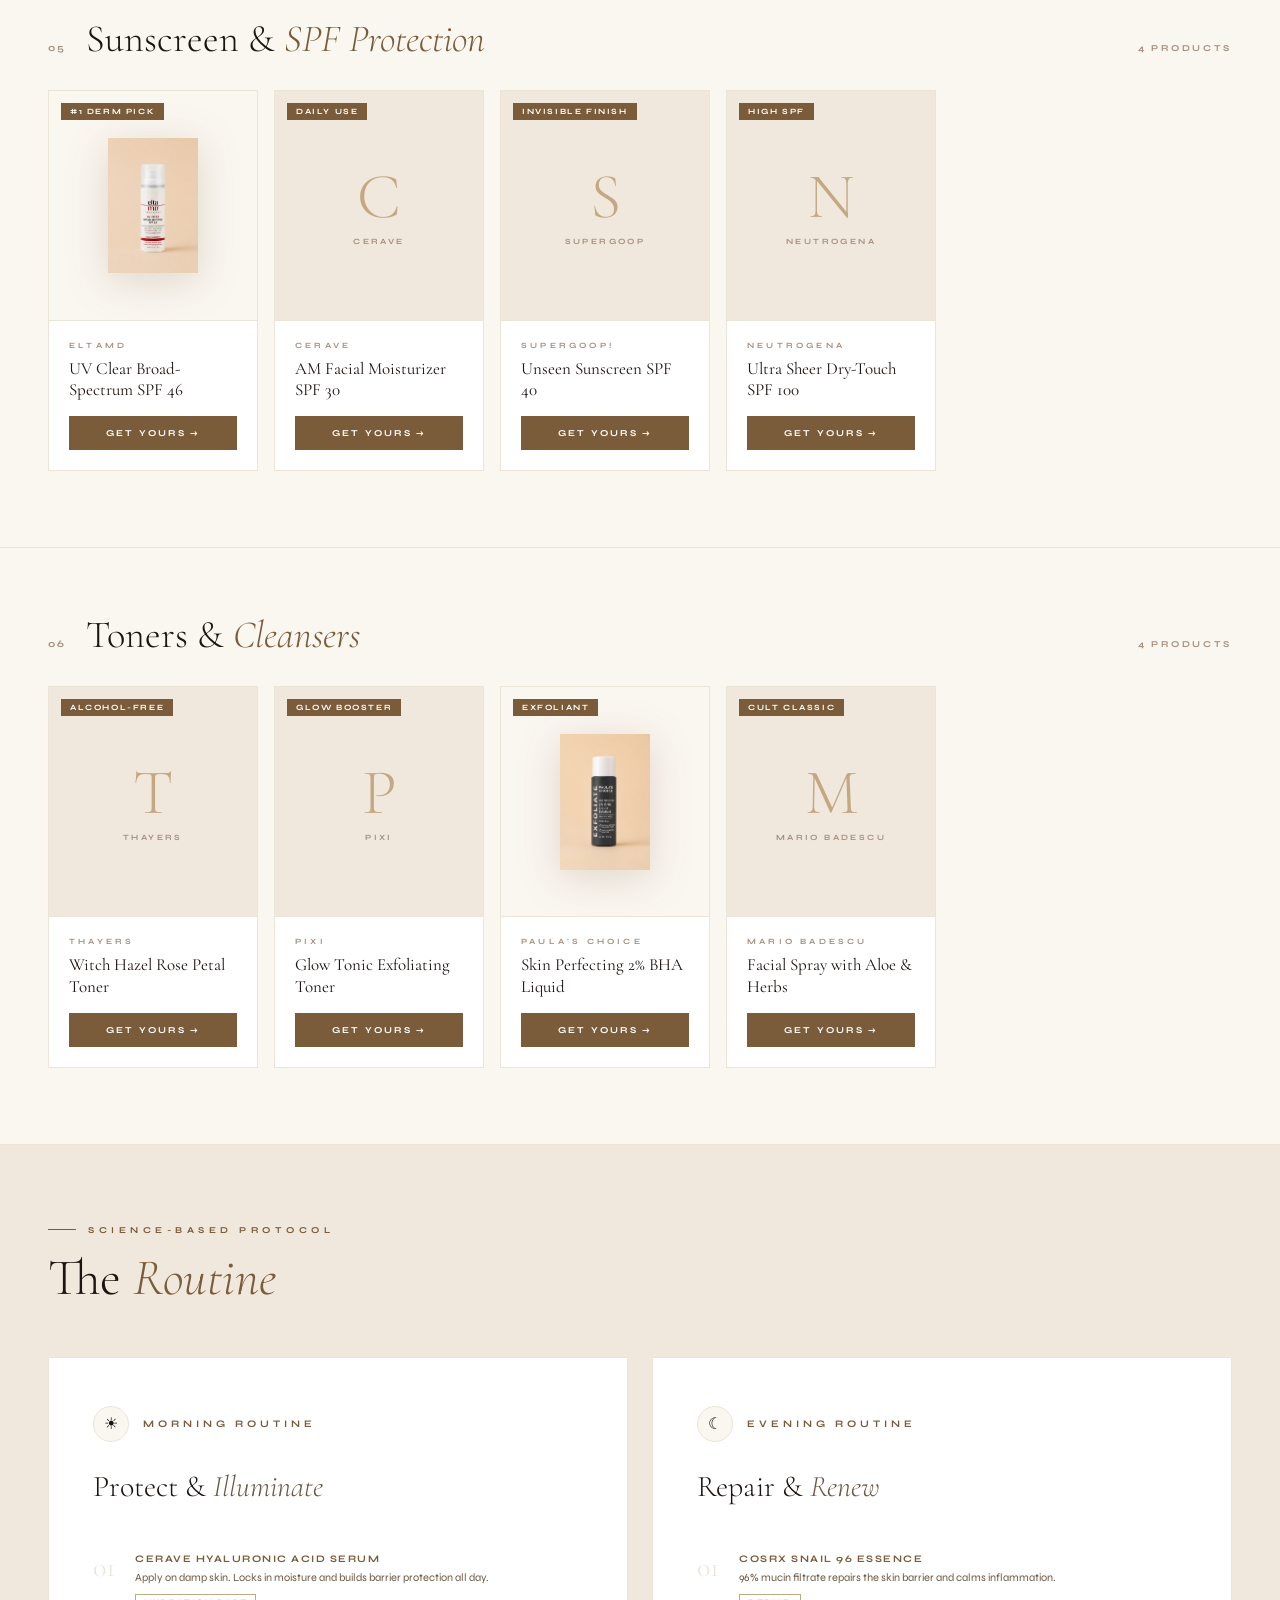
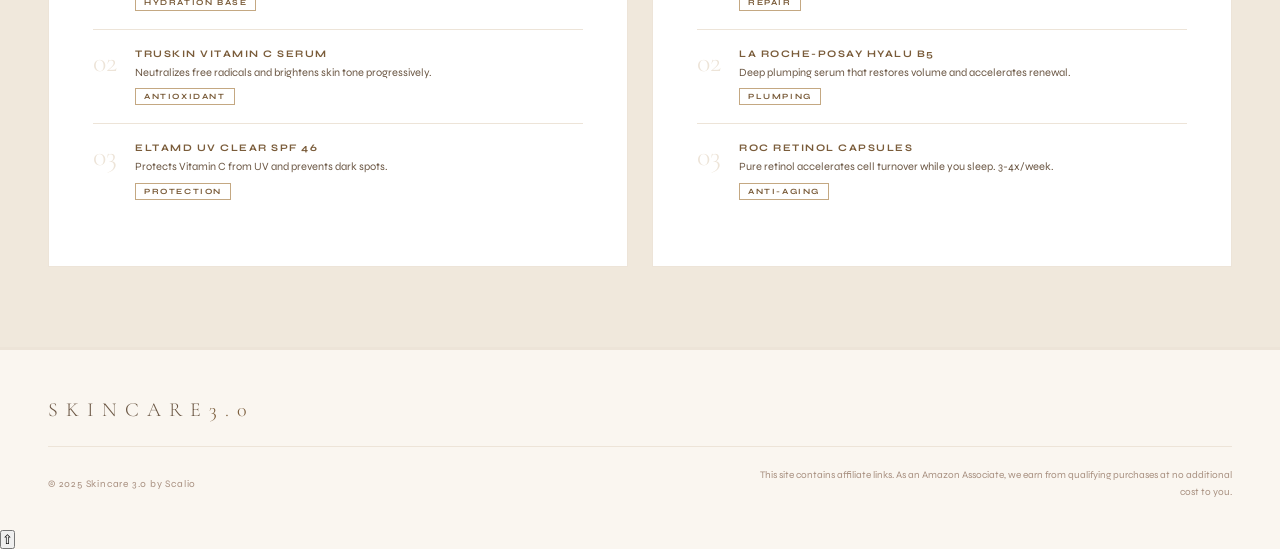
==== commit 82f983c3: "Update index.html" ====
--- a/index.html
+++ b/index.html
@@ -9,9 +9,7 @@
   <meta property="og:description" content="Precision-formulated serums and treatments selected for visible, lasting results."/>
   <meta property="og:type" content="website"/>
   <meta property="og:url" content="https://vantablack461-oss.github.io/Skincare3.0-/"/>
-  <meta property="og:image" content="https://vantablack461-oss.github.io/Skincare3.0-/images/truskin.png"/>
-  <meta property="og:image:width" content="1200"/>
-  <meta property="og:image:height" content="630"/>
+  <meta property="og:image" content="https://vantablack461-oss.github.io/Skincare3.0-/truskin.jpg"/>
   <meta name="pinterest-rich-pin" content="true"/>
   <title>SKINCARE 3.0 — Science Meets Skin</title>
   <link href="https://fonts.googleapis.com/css2?family=Cormorant+Garamond:ital,wght@0,300;0,400;0,600;1,300;1,400&family=Syne:wght@400;500;700;800&display=swap" rel="stylesheet"/>
@@ -66,11 +64,11 @@
 <section class="cat-section reveal" data-cat="vitaminc">
   <div class="cat-head"><span class="cat-num">01</span><h2 class="cat-title">Vitamin C &amp; <em>Brightening</em></h2><span class="cat-count">5 products</span></div>
   <div class="scroll-row">
-    <div class="pc"><div class="pc-img"><span class="pc-tag">Best Seller</span><img src="truskin.png" alt="TruSkin Vitamin C" loading="lazy" onerror="this.style.display='none';this.parentElement.querySelector('.pc-fb').style.display='flex'"/><div class="pc-fb"><span class="fi">T</span><span class="fb">TruSkin</span></div></div><div class="pc-body"><p class="pc-brand">TruSkin</p><p class="pc-name">Vitamin C Facial Serum</p><a href="https://www.amazon.com/dp/B01EKUBU5Y?tag=skincarede049-20" target="_blank" class="pc-btn">Get Yours &rarr;</a></div></div>
-    <div class="pc"><div class="pc-img"><span class="pc-tag">Popular</span><img src="loreal.png" alt="LOreal Vitamin C" loading="lazy" onerror="this.style.display='none';this.parentElement.querySelector('.pc-fb').style.display='flex'"/><div class="pc-fb"><span class="fi">L</span><span class="fb">L'Oreal</span></div></div><div class="pc-body"><p class="pc-brand">L'Oreal Paris</p><p class="pc-name">Revitalift Vitamin C Serum</p><a href="https://www.amazon.com/dp/B0B645WSPG?tag=skincarede049-20" target="_blank" class="pc-btn">Get Yours &rarr;</a></div></div>
-    <div class="pc"><div class="pc-img"><span class="pc-tag">Editor's Pick</span><img src="olay.png" alt="Olay Vitamin C" loading="lazy" onerror="this.style.display='none';this.parentElement.querySelector('.pc-fb').style.display='flex'"/><div class="pc-fb"><span class="fi">O</span><span class="fb">Olay</span></div></div><div class="pc-body"><p class="pc-brand">Olay</p><p class="pc-name">Regenerist Vitamin C Moisturizer</p><a href="https://www.amazon.com/dp/B09CDXHG9N?tag=skincarede049-20" target="_blank" class="pc-btn">Get Yours &rarr;</a></div></div>
-    <div class="pc"><div class="pc-img"><span class="pc-tag">K-Beauty</span><img src="klairs.png" alt="Klairs Vitamin C" loading="lazy" onerror="this.style.display='none';this.parentElement.querySelector('.pc-fb').style.display='flex'"/><div class="pc-fb"><span class="fi">K</span><span class="fb">Klairs</span></div></div><div class="pc-body"><p class="pc-brand">Klairs</p><p class="pc-name">Freshly Juiced Vitamin C Drop</p><a href="https://www.amazon.com/dp/B010FOFSH0?tag=skincarede049-20" target="_blank" class="pc-btn">Get Yours &rarr;</a></div></div>
-    <div class="pc"><div class="pc-img"><span class="pc-tag">Natural</span><img src="madhippie.png" alt="Mad Hippie" loading="lazy" onerror="this.style.display='none';this.parentElement.querySelector('.pc-fb').style.display='flex'"/><div class="pc-fb"><span class="fi">M</span><span class="fb">Mad Hippie</span></div></div><div class="pc-body"><p class="pc-brand">Mad Hippie</p><p class="pc-name">Vitamin C Serum 8-Active</p><a href="https://www.amazon.com/dp/B00D8GKC2Y?tag=skincarede049-20" target="_blank" class="pc-btn">Get Yours &rarr;</a></div></div>
+    <div class="pc"><div class="pc-img"><span class="pc-tag">Best Seller</span><img src="truskin.jpg" alt="TruSkin Vitamin C" loading="lazy" onerror="this.style.display='none';this.parentElement.querySelector('.pc-fb').style.display='flex'"/><div class="pc-fb"><span class="fi">T</span><span class="fb">TruSkin</span></div></div><div class="pc-body"><p class="pc-brand">TruSkin</p><p class="pc-name">Vitamin C Facial Serum</p><a href="https://www.amazon.com/dp/B01EKUBU5Y?tag=skincarede049-20" target="_blank" class="pc-btn">Get Yours &rarr;</a></div></div>
+    <div class="pc"><div class="pc-img"><span class="pc-tag">Popular</span><img src="loreal.jpg" alt="LOreal Vitamin C" loading="lazy" onerror="this.style.display='none';this.parentElement.querySelector('.pc-fb').style.display='flex'"/><div class="pc-fb"><span class="fi">L</span><span class="fb">L'Oreal</span></div></div><div class="pc-body"><p class="pc-brand">L'Oreal Paris</p><p class="pc-name">Revitalift Vitamin C Serum</p><a href="https://www.amazon.com/dp/B0B645WSPG?tag=skincarede049-20" target="_blank" class="pc-btn">Get Yours &rarr;</a></div></div>
+    <div class="pc"><div class="pc-img"><span class="pc-tag">Editor's Pick</span><img src="olay.jpg" alt="Olay Vitamin C" loading="lazy" onerror="this.style.display='none';this.parentElement.querySelector('.pc-fb').style.display='flex'"/><div class="pc-fb"><span class="fi">O</span><span class="fb">Olay</span></div></div><div class="pc-body"><p class="pc-brand">Olay</p><p class="pc-name">Regenerist Vitamin C Moisturizer</p><a href="https://www.amazon.com/dp/B09CDXHG9N?tag=skincarede049-20" target="_blank" class="pc-btn">Get Yours &rarr;</a></div></div>
+    <div class="pc"><div class="pc-img"><span class="pc-tag">K-Beauty</span><img src="klairs.jpg" alt="Klairs Vitamin C" loading="lazy" onerror="this.style.display='none';this.parentElement.querySelector('.pc-fb').style.display='flex'"/><div class="pc-fb"><span class="fi">K</span><span class="fb">Klairs</span></div></div><div class="pc-body"><p class="pc-brand">Klairs</p><p class="pc-name">Freshly Juiced Vitamin C Drop</p><a href="https://www.amazon.com/dp/B010FOFSH0?tag=skincarede049-20" target="_blank" class="pc-btn">Get Yours &rarr;</a></div></div>
+    <div class="pc"><div class="pc-img"><span class="pc-tag">Natural</span><img src="madhippie.jpg" alt="Mad Hippie" loading="lazy" onerror="this.style.display='none';this.parentElement.querySelector('.pc-fb').style.display='flex'"/><div class="pc-fb"><span class="fi">M</span><span class="fb">Mad Hippie</span></div></div><div class="pc-body"><p class="pc-brand">Mad Hippie</p><p class="pc-name">Vitamin C Serum 8-Active</p><a href="https://www.amazon.com/dp/B00D8GKC2Y?tag=skincarede049-20" target="_blank" class="pc-btn">Get Yours &rarr;</a></div></div>
   </div>
 </section>
 
@@ -78,11 +76,11 @@
 <section class="cat-section reveal" data-cat="hydration">
   <div class="cat-head"><span class="cat-num">02</span><h2 class="cat-title">Hydration &amp; <em>Barrier Repair</em></h2><span class="cat-count">5 products</span></div>
   <div class="scroll-row">
-    <div class="pc"><div class="pc-img"><span class="pc-tag">K-Beauty</span><img src="cosrx.png" alt="COSRX Snail 96" loading="lazy" onerror="this.style.display='none';this.parentElement.querySelector('.pc-fb').style.display='flex'"/><div class="pc-fb"><span class="fi">C</span><span class="fb">COSRX</span></div></div><div class="pc-body"><p class="pc-brand">COSRX</p><p class="pc-name">Advanced Snail 96 Mucin Essence</p><a href="https://www.amazon.com/dp/B00PBX3L7K?tag=skincarede049-20" target="_blank" class="pc-btn">Get Yours &rarr;</a></div></div>
+    <div class="pc"><div class="pc-img"><span class="pc-tag">K-Beauty</span><img src="cosrx.jpg" alt="COSRX Snail 96" loading="lazy" onerror="this.style.display='none';this.parentElement.querySelector('.pc-fb').style.display='flex'"/><div class="pc-fb"><span class="fi">C</span><span class="fb">COSRX</span></div></div><div class="pc-body"><p class="pc-brand">COSRX</p><p class="pc-name">Advanced Snail 96 Mucin Essence</p><a href="https://www.amazon.com/dp/B00PBX3L7K?tag=skincarede049-20" target="_blank" class="pc-btn">Get Yours &rarr;</a></div></div>
     <div class="pc"><div class="pc-img"><span class="pc-tag">Derm-Tested</span><img src="cerave-hyaluronic.png" alt="CeraVe Hyaluronic" loading="lazy" onerror="this.style.display='none';this.parentElement.querySelector('.pc-fb').style.display='flex'"/><div class="pc-fb"><span class="fi">C</span><span class="fb">CeraVe</span></div></div><div class="pc-body"><p class="pc-brand">CeraVe</p><p class="pc-name">Hydrating Hyaluronic Acid Serum</p><a href="https://www.amazon.com/dp/B07K3261ZD?tag=skincarede049-20" target="_blank" class="pc-btn">Get Yours &rarr;</a></div></div>
-    <div class="pc"><div class="pc-img"><span class="pc-tag">Sensitive Skin</span><img src="laroche-hyalu.png" alt="La Roche-Posay" loading="lazy" onerror="this.style.display='none';this.parentElement.querySelector('.pc-fb').style.display='flex'"/><div class="pc-fb"><span class="fi">L</span><span class="fb">La Roche-Posay</span></div></div><div class="pc-body"><p class="pc-brand">La Roche-Posay</p><p class="pc-name">Hyalu B5 Anti-Wrinkle Serum</p><a href="https://www.amazon.com/dp/B083SGYDJY?tag=skincarede049-20" target="_blank" class="pc-btn">Get Yours &rarr;</a></div></div>
-    <div class="pc"><div class="pc-img"><span class="pc-tag">Best Seller</span><img src="neutrogena-hydroboost.png" alt="Neutrogena Hydro Boost" loading="lazy" onerror="this.style.display='none';this.parentElement.querySelector('.pc-fb').style.display='flex'"/><div class="pc-fb"><span class="fi">N</span><span class="fb">Neutrogena</span></div></div><div class="pc-body"><p class="pc-brand">Neutrogena</p><p class="pc-name">Hydro Boost Water Gel</p><a href="https://www.amazon.com/dp/B00NR1YC6G?tag=skincarede049-20" target="_blank" class="pc-btn">Get Yours &rarr;</a></div></div>
-    <div class="pc"><div class="pc-img"><span class="pc-tag">Budget Pick</span><img src="inkey.png" alt="The Inkey List" loading="lazy" onerror="this.style.display='none';this.parentElement.querySelector('.pc-fb').style.display='flex'"/><div class="pc-fb"><span class="fi">T</span><span class="fb">The Inkey List</span></div></div><div class="pc-body"><p class="pc-brand">The Inkey List</p><p class="pc-name">Hyaluronic Acid Serum</p><a href="https://www.amazon.com/dp/B07GL7XD64?tag=skincarede049-20" target="_blank" class="pc-btn">Get Yours &rarr;</a></div></div>
+    <div class="pc"><div class="pc-img"><span class="pc-tag">Sensitive Skin</span><img src="laroche-hyalu.jpg" alt="La Roche-Posay" loading="lazy" onerror="this.style.display='none';this.parentElement.querySelector('.pc-fb').style.display='flex'"/><div class="pc-fb"><span class="fi">L</span><span class="fb">La Roche-Posay</span></div></div><div class="pc-body"><p class="pc-brand">La Roche-Posay</p><p class="pc-name">Hyalu B5 Anti-Wrinkle Serum</p><a href="https://www.amazon.com/dp/B083SGYDJY?tag=skincarede049-20" target="_blank" class="pc-btn">Get Yours &rarr;</a></div></div>
+    <div class="pc"><div class="pc-img"><span class="pc-tag">Best Seller</span><img src="neutrogena-hydroboost.jpg" alt="Neutrogena Hydro Boost" loading="lazy" onerror="this.style.display='none';this.parentElement.querySelector('.pc-fb').style.display='flex'"/><div class="pc-fb"><span class="fi">N</span><span class="fb">Neutrogena</span></div></div><div class="pc-body"><p class="pc-brand">Neutrogena</p><p class="pc-name">Hydro Boost Water Gel</p><a href="https://www.amazon.com/dp/B00NR1YC6G?tag=skincarede049-20" target="_blank" class="pc-btn">Get Yours &rarr;</a></div></div>
+    <div class="pc"><div class="pc-img"><span class="pc-tag">Budget Pick</span><img src="inkey.jpg" alt="The Inkey List" loading="lazy" onerror="this.style.display='none';this.parentElement.querySelector('.pc-fb').style.display='flex'"/><div class="pc-fb"><span class="fi">T</span><span class="fb">The Inkey List</span></div></div><div class="pc-body"><p class="pc-brand">The Inkey List</p><p class="pc-name">Hyaluronic Acid Serum</p><a href="https://www.amazon.com/dp/B07GL7XD64?tag=skincarede049-20" target="_blank" class="pc-btn">Get Yours &rarr;</a></div></div>
   </div>
 </section>
 
@@ -90,10 +88,10 @@
 <section class="cat-section reveal" data-cat="antiaging">
   <div class="cat-head"><span class="cat-num">03</span><h2 class="cat-title">Anti-Aging &amp; <em>Retinol</em></h2><span class="cat-count">4 products</span></div>
   <div class="scroll-row">
-    <div class="pc"><div class="pc-img"><span class="pc-tag">Clinically Proven</span><img src="roc-retinol.png" alt="RoC Retinol" loading="lazy" onerror="this.style.display='none';this.parentElement.querySelector('.pc-fb').style.display='flex'"/><div class="pc-fb"><span class="fi">R</span><span class="fb">RoC</span></div></div><div class="pc-body"><p class="pc-brand">RoC</p><p class="pc-name">Retinol Correxion Night Capsules</p><a href="https://www.amazon.com/dp/B088419TZG?tag=skincarede049-20" target="_blank" class="pc-btn">Get Yours &rarr;</a></div></div>
-    <div class="pc"><div class="pc-img"><span class="pc-tag">Fast-Acting</span><img src="neutrogena-retinol.png" alt="Neutrogena Retinol" loading="lazy" onerror="this.style.display='none';this.parentElement.querySelector('.pc-fb').style.display='flex'"/><div class="pc-fb"><span class="fi">N</span><span class="fb">Neutrogena</span></div></div><div class="pc-body"><p class="pc-brand">Neutrogena</p><p class="pc-name">Rapid Wrinkle Repair Retinol Serum</p><a href="https://www.amazon.com/dp/B01HOHBS6G?tag=skincarede049-20" target="_blank" class="pc-btn">Get Yours &rarr;</a></div></div>
-    <div class="pc"><div class="pc-img"><span class="pc-tag">Best Seller</span><img src="olay-microsculpting.png" alt="Olay Regenerist" loading="lazy" onerror="this.style.display='none';this.parentElement.querySelector('.pc-fb').style.display='flex'"/><div class="pc-fb"><span class="fi">O</span><span class="fb">Olay</span></div></div><div class="pc-body"><p class="pc-brand">Olay</p><p class="pc-name">Regenerist Micro-Sculpting Serum</p><a href="https://www.amazon.com/dp/B007M81B4M?tag=skincarede049-20" target="_blank" class="pc-btn">Get Yours &rarr;</a></div></div>
-    <div class="pc"><div class="pc-img"><span class="pc-tag">Award-Winning</span><img src="loreal-antiwrinkle.png" alt="LOreal Revitalift" loading="lazy" onerror="this.style.display='none';this.parentElement.querySelector('.pc-fb').style.display='flex'"/><div class="pc-fb"><span class="fi">L</span><span class="fb">L'Oreal</span></div></div><div class="pc-body"><p class="pc-brand">L'Oreal Paris</p><p class="pc-name">Revitalift Anti-Wrinkle Moisturizer</p><a href="https://www.amazon.com/dp/B000KONYJK?tag=skincarede049-20" target="_blank" class="pc-btn">Get Yours &rarr;</a></div></div>
+    <div class="pc"><div class="pc-img"><span class="pc-tag">Clinically Proven</span><img src="roc-retinol.jpg" alt="RoC Retinol" loading="lazy" onerror="this.style.display='none';this.parentElement.querySelector('.pc-fb').style.display='flex'"/><div class="pc-fb"><span class="fi">R</span><span class="fb">RoC</span></div></div><div class="pc-body"><p class="pc-brand">RoC</p><p class="pc-name">Retinol Correxion Night Capsules</p><a href="https://www.amazon.com/dp/B088419TZG?tag=skincarede049-20" target="_blank" class="pc-btn">Get Yours &rarr;</a></div></div>
+    <div class="pc"><div class="pc-img"><span class="pc-tag">Fast-Acting</span><img src="neutrogena-retinol.jpg" alt="Neutrogena Retinol" loading="lazy" onerror="this.style.display='none';this.parentElement.querySelector('.pc-fb').style.display='flex'"/><div class="pc-fb"><span class="fi">N</span><span class="fb">Neutrogena</span></div></div><div class="pc-body"><p class="pc-brand">Neutrogena</p><p class="pc-name">Rapid Wrinkle Repair Retinol Serum</p><a href="https://www.amazon.com/dp/B01HOHBS6G?tag=skincarede049-20" target="_blank" class="pc-btn">Get Yours &rarr;</a></div></div>
+    <div class="pc"><div class="pc-img"><span class="pc-tag">Best Seller</span><img src="olay-microsculpting.jpg" alt="Olay Regenerist" loading="lazy" onerror="this.style.display='none';this.parentElement.querySelector('.pc-fb').style.display='flex'"/><div class="pc-fb"><span class="fi">O</span><span class="fb">Olay</span></div></div><div class="pc-body"><p class="pc-brand">Olay</p><p class="pc-name">Regenerist Micro-Sculpting Serum</p><a href="https://www.amazon.com/dp/B007M81B4M?tag=skincarede049-20" target="_blank" class="pc-btn">Get Yours &rarr;</a></div></div>
+    <div class="pc"><div class="pc-img"><span class="pc-tag">Award-Winning</span><img src="loreal-antiwrinkle.jpg" alt="LOreal Revitalift" loading="lazy" onerror="this.style.display='none';this.parentElement.querySelector('.pc-fb').style.display='flex'"/><div class="pc-fb"><span class="fi">L</span><span class="fb">L'Oreal</span></div></div><div class="pc-body"><p class="pc-brand">L'Oreal Paris</p><p class="pc-name">Revitalift Anti-Wrinkle Moisturizer</p><a href="https://www.amazon.com/dp/B000KONYJK?tag=skincarede049-20" target="_blank" class="pc-btn">Get Yours &rarr;</a></div></div>
   </div>
 </section>
 
@@ -101,11 +99,11 @@
 <section class="cat-section reveal" data-cat="moisturizers">
   <div class="cat-head"><span class="cat-num">04</span><h2 class="cat-title">Moisturizers &amp; <em>Creams</em></h2><span class="cat-count">5 products</span></div>
   <div class="scroll-row">
-    <div class="pc"><div class="pc-img"><span class="pc-tag">Derm-Tested</span><img src="cerave-cream.png" alt="CeraVe Cream" loading="lazy" onerror="this.style.display='none';this.parentElement.querySelector('.pc-fb').style.display='flex'"/><div class="pc-fb"><span class="fi">C</span><span class="fb">CeraVe</span></div></div><div class="pc-body"><p class="pc-brand">CeraVe</p><p class="pc-name">Moisturizing Cream Body &amp; Face</p><a href="https://www.amazon.com/dp/B0BTX1V469?tag=skincarede049-20" target="_blank" class="pc-btn">Get Yours &rarr;</a></div></div>
-    <div class="pc"><div class="pc-img"><span class="pc-tag">Hydrating</span><img src="neutrogena-hydroboost-cream.png" alt="Neutrogena Hydro Boost Cream" loading="lazy" onerror="this.style.display='none';this.parentElement.querySelector('.pc-fb').style.display='flex'"/><div class="pc-fb"><span class="fi">N</span><span class="fb">Neutrogena</span></div></div><div class="pc-body"><p class="pc-brand">Neutrogena</p><p class="pc-name">Hydro Boost Gel-Cream Extra-Dry</p><a href="https://www.amazon.com/dp/B0CX3CCJWV?tag=skincarede049-20" target="_blank" class="pc-btn">Get Yours &rarr;</a></div></div>
-    <div class="pc"><div class="pc-img"><span class="pc-tag">Luxury</span><img src="kiehls.png" alt="Kiehls" loading="lazy" onerror="this.style.display='none';this.parentElement.querySelector('.pc-fb').style.display='flex'"/><div class="pc-fb"><span class="fi">K</span><span class="fb">Kiehl's</span></div></div><div class="pc-body"><p class="pc-brand">Kiehl's</p><p class="pc-name">Ultra Facial Oil-Free Gel Cream</p><a href="https://www.amazon.com/dp/B00A68GOSS?tag=skincarede049-20" target="_blank" class="pc-btn">Get Yours &rarr;</a></div></div>
-    <div class="pc"><div class="pc-img"><span class="pc-tag">Cult Favorite</span><img src="firstaidbeauty.png" alt="First Aid Beauty" loading="lazy" onerror="this.style.display='none';this.parentElement.querySelector('.pc-fb').style.display='flex'"/><div class="pc-fb"><span class="fi">F</span><span class="fb">First Aid Beauty</span></div></div><div class="pc-body"><p class="pc-brand">First Aid Beauty</p><p class="pc-name">Ultra Repair Cream Intense Hydration</p><a href="https://www.amazon.com/dp/B0FY3Q2F2M?tag=skincarede049-20" target="_blank" class="pc-btn">Get Yours &rarr;</a></div></div>
-    <div class="pc"><div class="pc-img"><span class="pc-tag">Fragrance-Free</span><img src="vanicream.png" alt="Vanicream" loading="lazy" onerror="this.style.display='none';this.parentElement.querySelector('.pc-fb').style.display='flex'"/><div class="pc-fb"><span class="fi">V</span><span class="fb">Vanicream</span></div></div><div class="pc-body"><p class="pc-brand">Vanicream</p><p class="pc-name">Moisturizing Skin Cream Sensitive</p><a href="https://www.amazon.com/dp/B000NWGCZ2?tag=skincarede049-20" target="_blank" class="pc-btn">Get Yours &rarr;</a></div></div>
+    <div class="pc"><div class="pc-img"><span class="pc-tag">Derm-Tested</span><img src="cerave-cream.jpg" alt="CeraVe Cream" loading="lazy" onerror="this.style.display='none';this.parentElement.querySelector('.pc-fb').style.display='flex'"/><div class="pc-fb"><span class="fi">C</span><span class="fb">CeraVe</span></div></div><div class="pc-body"><p class="pc-brand">CeraVe</p><p class="pc-name">Moisturizing Cream Body &amp; Face</p><a href="https://www.amazon.com/dp/B0BTX1V469?tag=skincarede049-20" target="_blank" class="pc-btn">Get Yours &rarr;</a></div></div>
+    <div class="pc"><div class="pc-img"><span class="pc-tag">Hydrating</span><img src="neutrogena-hydroboost-cream.jpg" alt="Neutrogena Hydro Boost Cream" loading="lazy" onerror="this.style.display='none';this.parentElement.querySelector('.pc-fb').style.display='flex'"/><div class="pc-fb"><span class="fi">N</span><span class="fb">Neutrogena</span></div></div><div class="pc-body"><p class="pc-brand">Neutrogena</p><p class="pc-name">Hydro Boost Gel-Cream Extra-Dry</p><a href="https://www.amazon.com/dp/B0CX3CCJWV?tag=skincarede049-20" target="_blank" class="pc-btn">Get Yours &rarr;</a></div></div>
+    <div class="pc"><div class="pc-img"><span class="pc-tag">Luxury</span><img src="kiehls.jpg" alt="Kiehls" loading="lazy" onerror="this.style.display='none';this.parentElement.querySelector('.pc-fb').style.display='flex'"/><div class="pc-fb"><span class="fi">K</span><span class="fb">Kiehl's</span></div></div><div class="pc-body"><p class="pc-brand">Kiehl's</p><p class="pc-name">Ultra Facial Oil-Free Gel Cream</p><a href="https://www.amazon.com/dp/B00A68GOSS?tag=skincarede049-20" target="_blank" class="pc-btn">Get Yours &rarr;</a></div></div>
+    <div class="pc"><div class="pc-img"><span class="pc-tag">Cult Favorite</span><img src="firstaidbeauty.jpg" alt="First Aid Beauty" loading="lazy" onerror="this.style.display='none';this.parentElement.querySelector('.pc-fb').style.display='flex'"/><div class="pc-fb"><span class="fi">F</span><span class="fb">First Aid Beauty</span></div></div><div class="pc-body"><p class="pc-brand">First Aid Beauty</p><p class="pc-name">Ultra Repair Cream Intense Hydration</p><a href="https://www.amazon.com/dp/B0FY3Q2F2M?tag=skincarede049-20" target="_blank" class="pc-btn">Get Yours &rarr;</a></div></div>
+    <div class="pc"><div class="pc-img"><span class="pc-tag">Fragrance-Free</span><img src="vanicream.jpg" alt="Vanicream" loading="lazy" onerror="this.style.display='none';this.parentElement.querySelector('.pc-fb').style.display='flex'"/><div class="pc-fb"><span class="fi">V</span><span class="fb">Vanicream</span></div></div><div class="pc-body"><p class="pc-brand">Vanicream</p><p class="pc-name">Moisturizing Skin Cream Sensitive</p><a href="https://www.amazon.com/dp/B000NWGCZ2?tag=skincarede049-20" target="_blank" class="pc-btn">Get Yours &rarr;</a></div></div>
   </div>
 </section>
 
@@ -113,10 +111,10 @@
 <section class="cat-section reveal" data-cat="sunscreen">
   <div class="cat-head"><span class="cat-num">05</span><h2 class="cat-title">Sunscreen &amp; <em>SPF Protection</em></h2><span class="cat-count">4 products</span></div>
   <div class="scroll-row">
-    <div class="pc"><div class="pc-img"><span class="pc-tag">#1 Derm Pick</span><img src="eltamd.png" alt="EltaMD" loading="lazy" onerror="this.style.display='none';this.parentElement.querySelector('.pc-fb').style.display='flex'"/><div class="pc-fb"><span class="fi">E</span><span class="fb">EltaMD</span></div></div><div class="pc-body"><p class="pc-brand">EltaMD</p><p class="pc-name">UV Clear Broad-Spectrum SPF 46</p><a href="https://www.amazon.com/dp/B002MSN3QQ?tag=skincarede049-20" target="_blank" class="pc-btn">Get Yours &rarr;</a></div></div>
-    <div class="pc"><div class="pc-img"><span class="pc-tag">Daily Use</span><img src="cerave-am-spf.png" alt="CeraVe AM SPF" loading="lazy" onerror="this.style.display='none';this.parentElement.querySelector('.pc-fb').style.display='flex'"/><div class="pc-fb"><span class="fi">C</span><span class="fb">CeraVe</span></div></div><div class="pc-body"><p class="pc-brand">CeraVe</p><p class="pc-name">AM Facial Moisturizer SPF 30</p><a href="https://www.amazon.com/dp/B00F97FHAW?tag=skincarede049-20" target="_blank" class="pc-btn">Get Yours &rarr;</a></div></div>
-    <div class="pc"><div class="pc-img"><span class="pc-tag">Invisible Finish</span><img src="supergoop.png" alt="Supergoop" loading="lazy" onerror="this.style.display='none';this.parentElement.querySelector('.pc-fb').style.display='flex'"/><div class="pc-fb"><span class="fi">S</span><span class="fb">Supergoop</span></div></div><div class="pc-body"><p class="pc-brand">Supergoop!</p><p class="pc-name">Unseen Sunscreen SPF 40</p><a href="https://www.amazon.com/dp/B0C2DCVDVX?tag=skincarede049-20" target="_blank" class="pc-btn">Get Yours &rarr;</a></div></div>
-    <div class="pc"><div class="pc-img"><span class="pc-tag">High SPF</span><img src="neutrogena-spf100.png" alt="Neutrogena SPF 100" loading="lazy" onerror="this.style.display='none';this.parentElement.querySelector('.pc-fb').style.display='flex'"/><div class="pc-fb"><span class="fi">N</span><span class="fb">Neutrogena</span></div></div><div class="pc-body"><p class="pc-brand">Neutrogena</p><p class="pc-name">Ultra Sheer Dry-Touch SPF 100</p><a href="https://www.amazon.com/dp/B0FPNZXRGZ?tag=skincarede049-20" target="_blank" class="pc-btn">Get Yours &rarr;</a></div></div>
+    <div class="pc"><div class="pc-img"><span class="pc-tag">#1 Derm Pick</span><img src="eltamd.jpg" alt="EltaMD" loading="lazy" onerror="this.style.display='none';this.parentElement.querySelector('.pc-fb').style.display='flex'"/><div class="pc-fb"><span class="fi">E</span><span class="fb">EltaMD</span></div></div><div class="pc-body"><p class="pc-brand">EltaMD</p><p class="pc-name">UV Clear Broad-Spectrum SPF 46</p><a href="https://www.amazon.com/dp/B002MSN3QQ?tag=skincarede049-20" target="_blank" class="pc-btn">Get Yours &rarr;</a></div></div>
+    <div class="pc"><div class="pc-img"><span class="pc-tag">Daily Use</span><img src="cerave-am-spf.jpg" alt="CeraVe AM SPF" loading="lazy" onerror="this.style.display='none';this.parentElement.querySelector('.pc-fb').style.display='flex'"/><div class="pc-fb"><span class="fi">C</span><span class="fb">CeraVe</span></div></div><div class="pc-body"><p class="pc-brand">CeraVe</p><p class="pc-name">AM Facial Moisturizer SPF 30</p><a href="https://www.amazon.com/dp/B00F97FHAW?tag=skincarede049-20" target="_blank" class="pc-btn">Get Yours &rarr;</a></div></div>
+    <div class="pc"><div class="pc-img"><span class="pc-tag">Invisible Finish</span><img src="supergoop.jpg" alt="Supergoop" loading="lazy" onerror="this.style.display='none';this.parentElement.querySelector('.pc-fb').style.display='flex'"/><div class="pc-fb"><span class="fi">S</span><span class="fb">Supergoop</span></div></div><div class="pc-body"><p class="pc-brand">Supergoop!</p><p class="pc-name">Unseen Sunscreen SPF 40</p><a href="https://www.amazon.com/dp/B0C2DCVDVX?tag=skincarede049-20" target="_blank" class="pc-btn">Get Yours &rarr;</a></div></div>
+    <div class="pc"><div class="pc-img"><span class="pc-tag">High SPF</span><img src="neutrogena-spf100.jpg" alt="Neutrogena SPF 100" loading="lazy" onerror="this.style.display='none';this.parentElement.querySelector('.pc-fb').style.display='flex'"/><div class="pc-fb"><span class="fi">N</span><span class="fb">Neutrogena</span></div></div><div class="pc-body"><p class="pc-brand">Neutrogena</p><p class="pc-name">Ultra Sheer Dry-Touch SPF 100</p><a href="https://www.amazon.com/dp/B0FPNZXRGZ?tag=skincarede049-20" target="_blank" class="pc-btn">Get Yours &rarr;</a></div></div>
   </div>
 </section>
 
@@ -124,10 +122,10 @@
 <section class="cat-section reveal" data-cat="toners">
   <div class="cat-head"><span class="cat-num">06</span><h2 class="cat-title">Toners &amp; <em>Cleansers</em></h2><span class="cat-count">4 products</span></div>
   <div class="scroll-row">
-    <div class="pc"><div class="pc-img"><span class="pc-tag">Alcohol-Free</span><img src="thayers.png" alt="Thayers Toner" loading="lazy" onerror="this.style.display='none';this.parentElement.querySelector('.pc-fb').style.display='flex'"/><div class="pc-fb"><span class="fi">T</span><span class="fb">Thayers</span></div></div><div class="pc-body"><p class="pc-brand">Thayers</p><p class="pc-name">Witch Hazel Rose Petal Toner</p><a href="https://www.amazon.com/dp/B007HD570Q?tag=skincarede049-20" target="_blank" class="pc-btn">Get Yours &rarr;</a></div></div>
-    <div class="pc"><div class="pc-img"><span class="pc-tag">Glow Booster</span><img src="pixi-glow.png" alt="Pixi Glow Tonic" loading="lazy" onerror="this.style.display='none';this.parentElement.querySelector('.pc-fb').style.display='flex'"/><div class="pc-fb"><span class="fi">P</span><span class="fb">Pixi</span></div></div><div class="pc-body"><p class="pc-brand">Pixi</p><p class="pc-name">Glow Tonic Exfoliating Toner</p><a href="https://www.amazon.com/dp/B072JKKXW2?tag=skincarede049-20" target="_blank" class="pc-btn">Get Yours &rarr;</a></div></div>
-    <div class="pc"><div class="pc-img"><span class="pc-tag">Exfoliant</span><img src="paulas-choice.png" alt="Paulas Choice BHA" loading="lazy" onerror="this.style.display='none';this.parentElement.querySelector('.pc-fb').style.display='flex'"/><div class="pc-fb"><span class="fi">P</span><span class="fb">Paula's Choice</span></div></div><div class="pc-body"><p class="pc-brand">Paula's Choice</p><p class="pc-name">Skin Perfecting 2% BHA Liquid</p><a href="https://www.amazon.com/dp/B0GWKBL3V9?tag=skincarede049-20" target="_blank" class="pc-btn">Get Yours &rarr;</a></div></div>
-    <div class="pc"><div class="pc-img"><span class="pc-tag">Cult Classic</span><img src="mario-badescu.png" alt="Mario Badescu" loading="lazy" onerror="this.style.display='none';this.parentElement.querySelector('.pc-fb').style.display='flex'"/><div class="pc-fb"><span class="fi">M</span><span class="fb">Mario Badescu</span></div></div><div class="pc-body"><p class="pc-brand">Mario Badescu</p><p class="pc-name">Facial Spray with Aloe &amp; Herbs</p><a href="https://www.amazon.com/dp/B00172O9NO?tag=skincarede049-20" target="_blank" class="pc-btn">Get Yours &rarr;</a></div></div>
+    <div class="pc"><div class="pc-img"><span class="pc-tag">Alcohol-Free</span><img src="thayers.jpg" alt="Thayers Toner" loading="lazy" onerror="this.style.display='none';this.parentElement.querySelector('.pc-fb').style.display='flex'"/><div class="pc-fb"><span class="fi">T</span><span class="fb">Thayers</span></div></div><div class="pc-body"><p class="pc-brand">Thayers</p><p class="pc-name">Witch Hazel Rose Petal Toner</p><a href="https://www.amazon.com/dp/B007HD570Q?tag=skincarede049-20" target="_blank" class="pc-btn">Get Yours &rarr;</a></div></div>
+    <div class="pc"><div class="pc-img"><span class="pc-tag">Glow Booster</span><img src="pixi-glow.jpg" alt="Pixi Glow Tonic" loading="lazy" onerror="this.style.display='none';this.parentElement.querySelector('.pc-fb').style.display='flex'"/><div class="pc-fb"><span class="fi">P</span><span class="fb">Pixi</span></div></div><div class="pc-body"><p class="pc-brand">Pixi</p><p class="pc-name">Glow Tonic Exfoliating Toner</p><a href="https://www.amazon.com/dp/B072JKKXW2?tag=skincarede049-20" target="_blank" class="pc-btn">Get Yours &rarr;</a></div></div>
+    <div class="pc"><div class="pc-img"><span class="pc-tag">Exfoliant</span><img src="paulas-choice.jpg" alt="Paulas Choice BHA" loading="lazy" onerror="this.style.display='none';this.parentElement.querySelector('.pc-fb').style.display='flex'"/><div class="pc-fb"><span class="fi">P</span><span class="fb">Paula's Choice</span></div></div><div class="pc-body"><p class="pc-brand">Paula's Choice</p><p class="pc-name">Skin Perfecting 2% BHA Liquid</p><a href="https://www.amazon.com/dp/B0GWKBL3V9?tag=skincarede049-20" target="_blank" class="pc-btn">Get Yours &rarr;</a></div></div>
+    <div class="pc"><div class="pc-img"><span class="pc-tag">Cult Classic</span><img src="mario-badescu.jpg" alt="Mario Badescu" loading="lazy" onerror="this.style.display='none';this.parentElement.querySelector('.pc-fb').style.display='flex'"/><div class="pc-fb"><span class="fi">M</span><span class="fb">Mario Badescu</span></div></div><div class="pc-body"><p class="pc-brand">Mario Badescu</p><p class="pc-name">Facial Spray with Aloe &amp; Herbs</p><a href="https://www.amazon.com/dp/B00172O9NO?tag=skincarede049-20" target="_blank" class="pc-btn">Get Yours &rarr;</a></div></div>
   </div>
 </section>
 </div>
